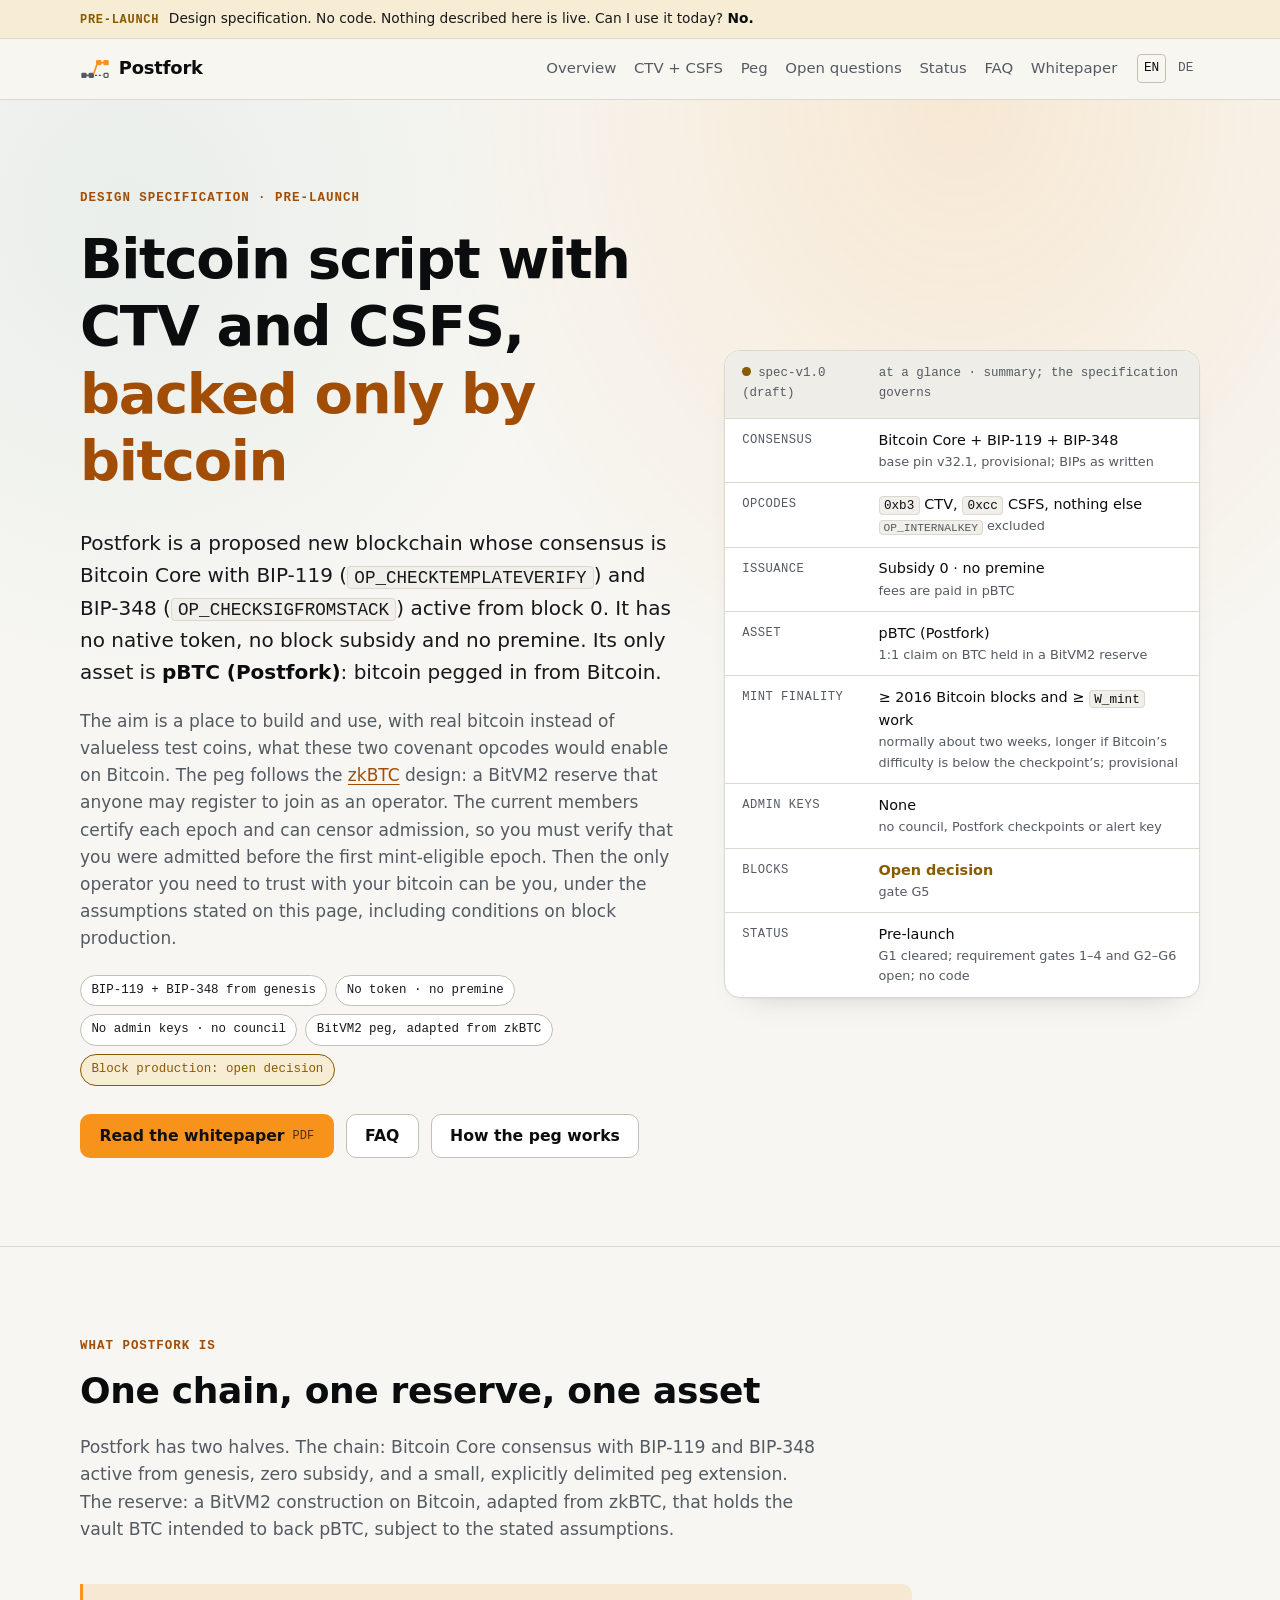
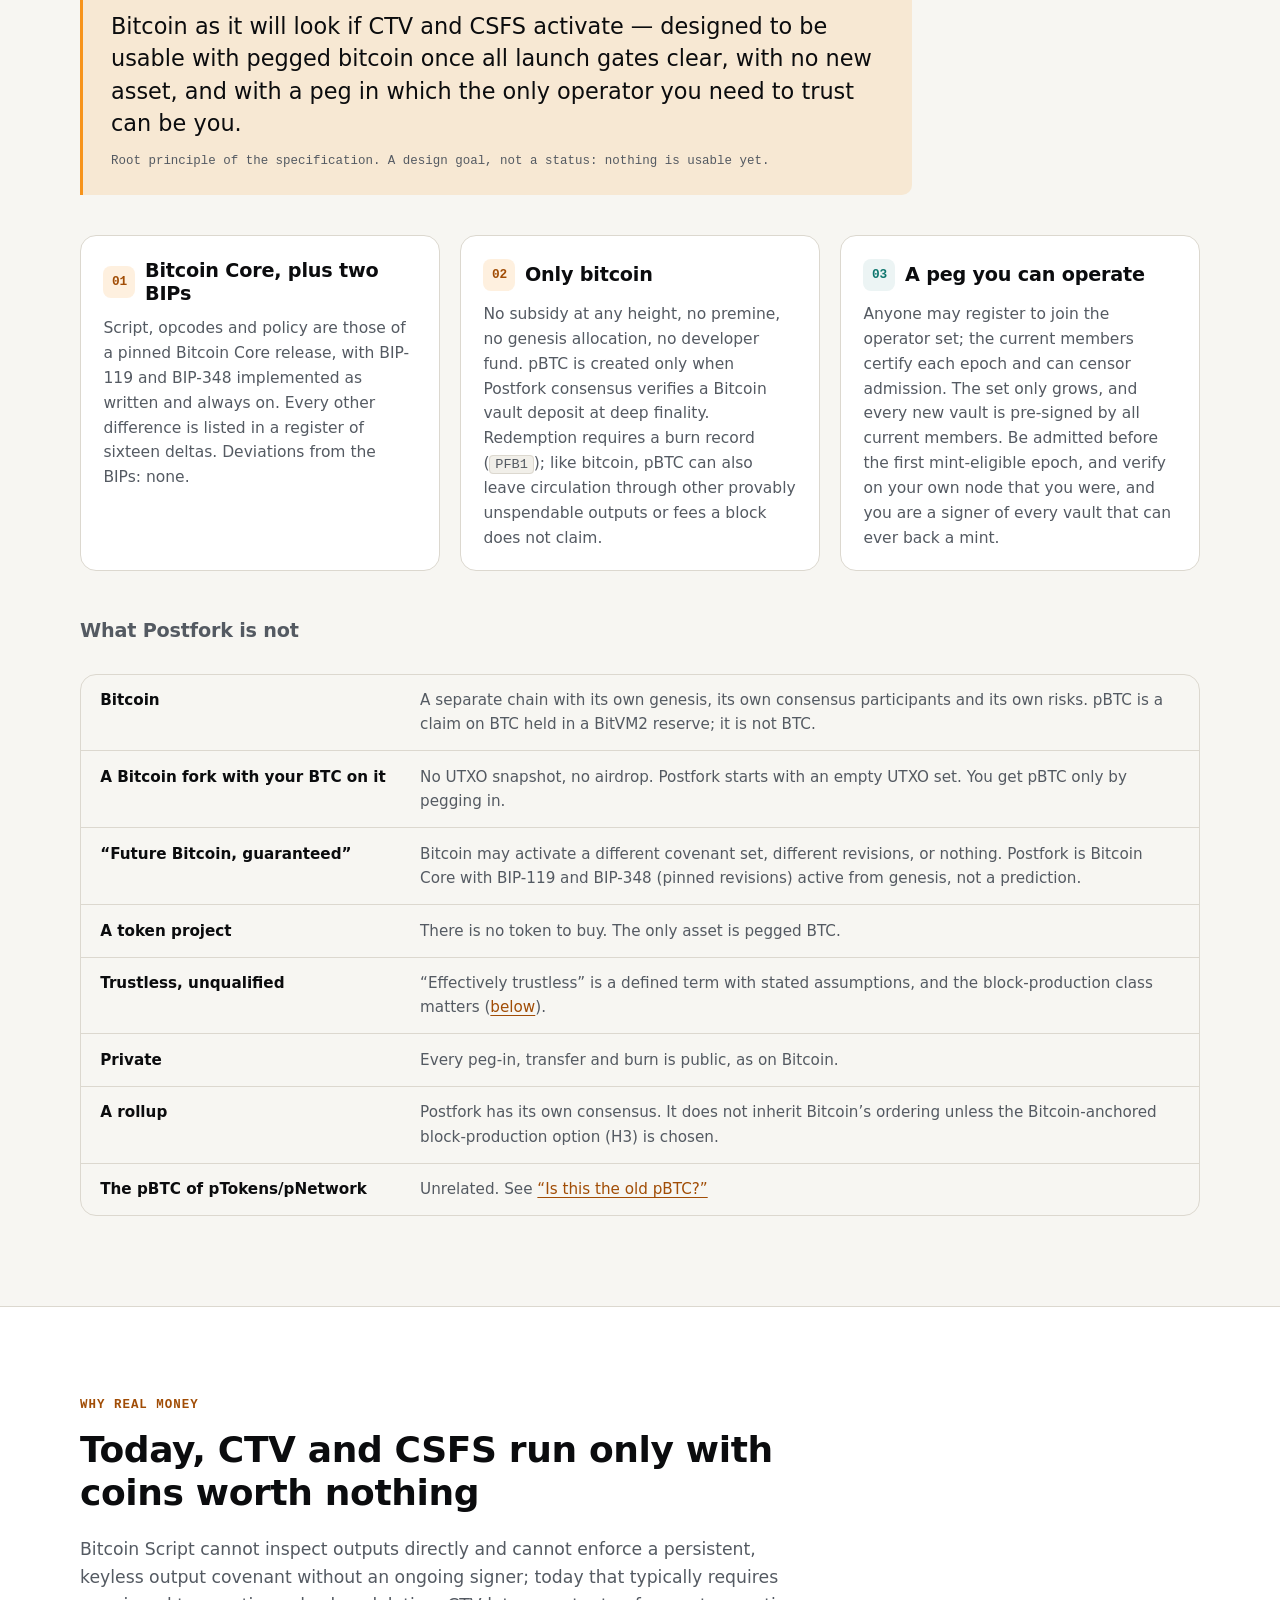
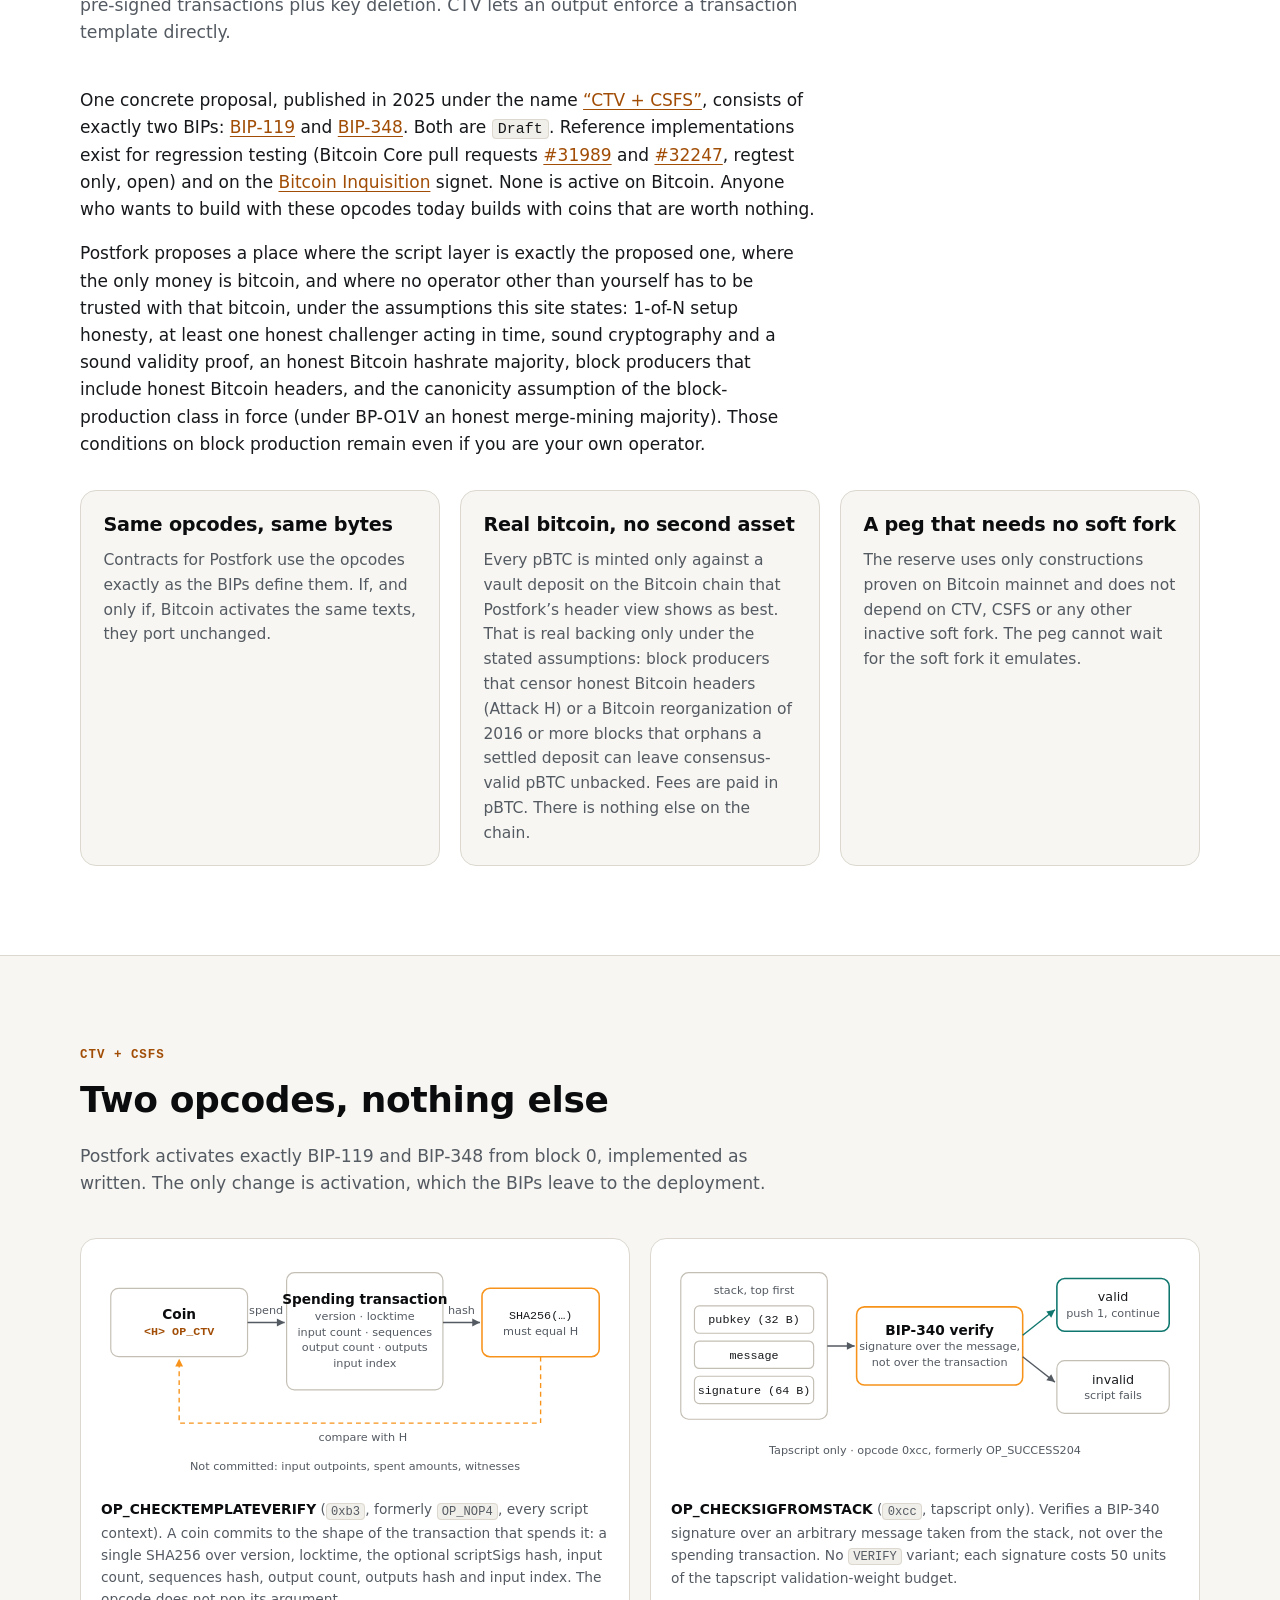
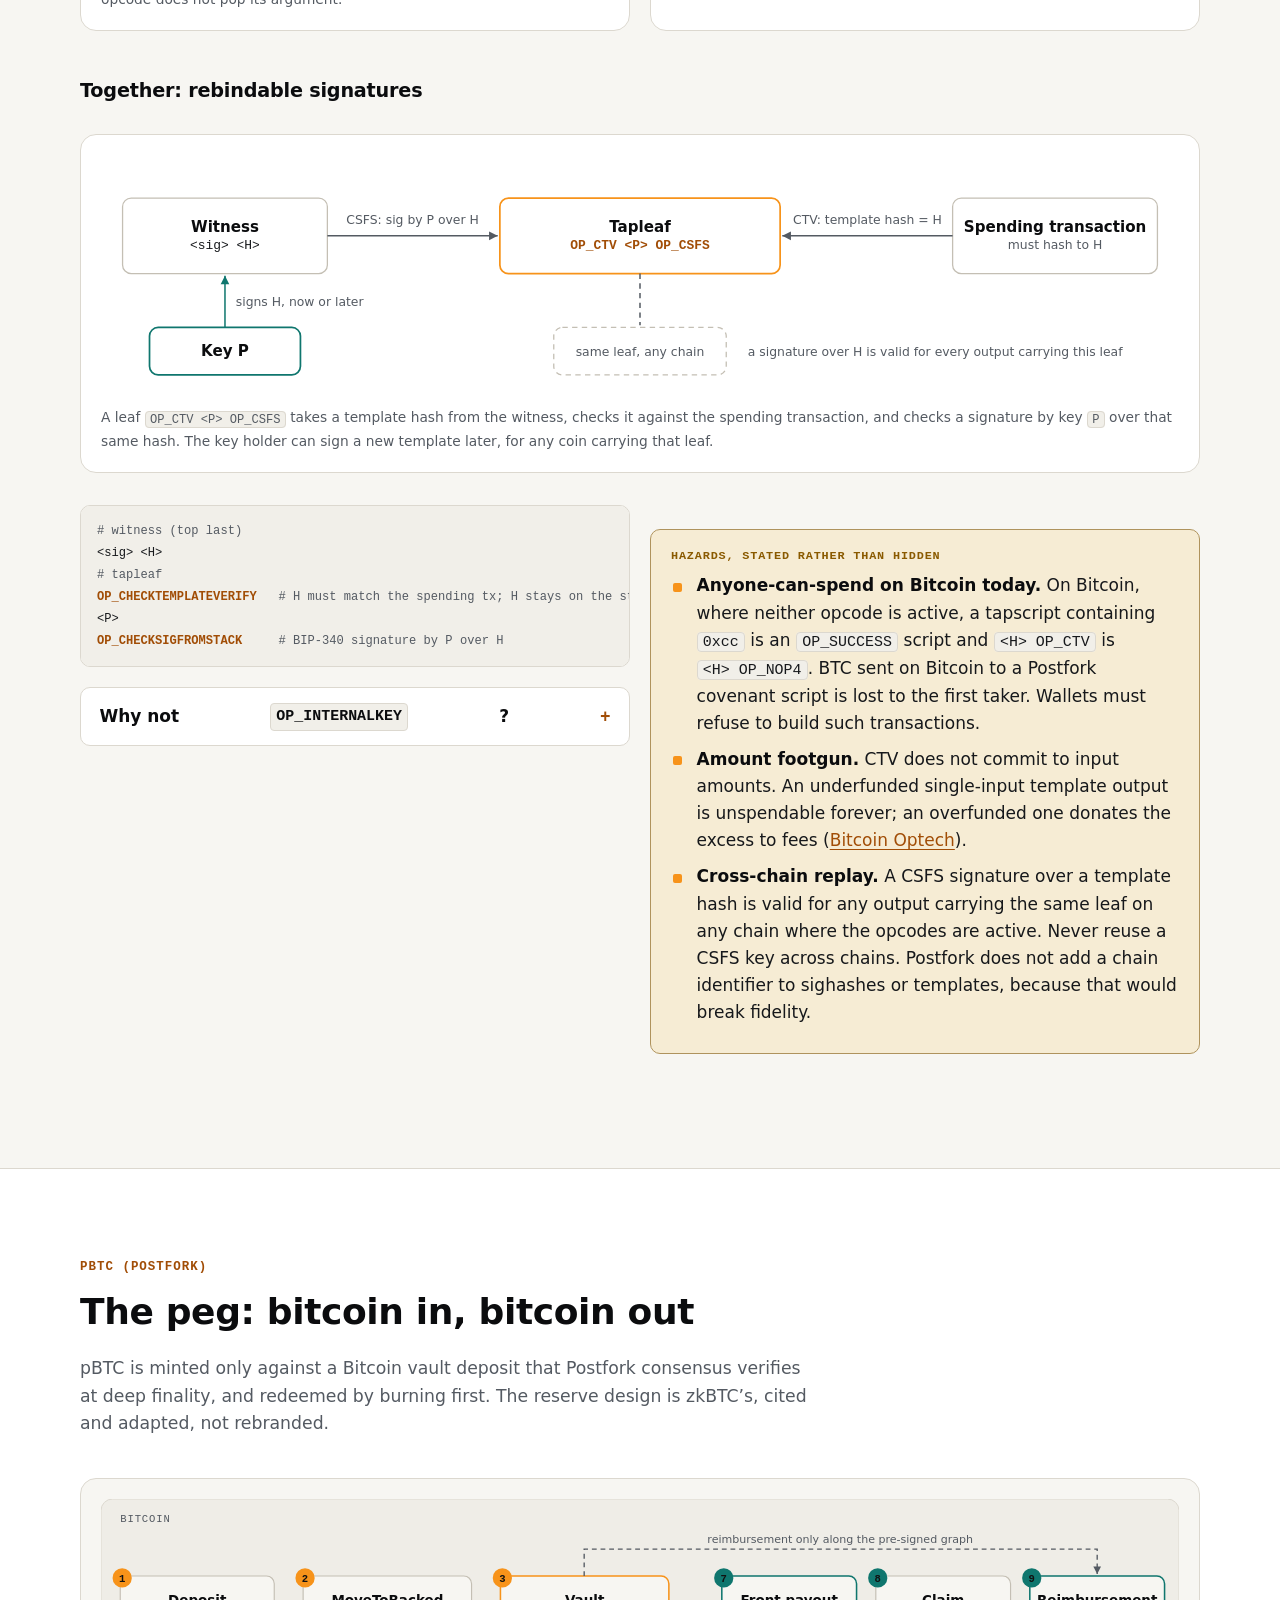
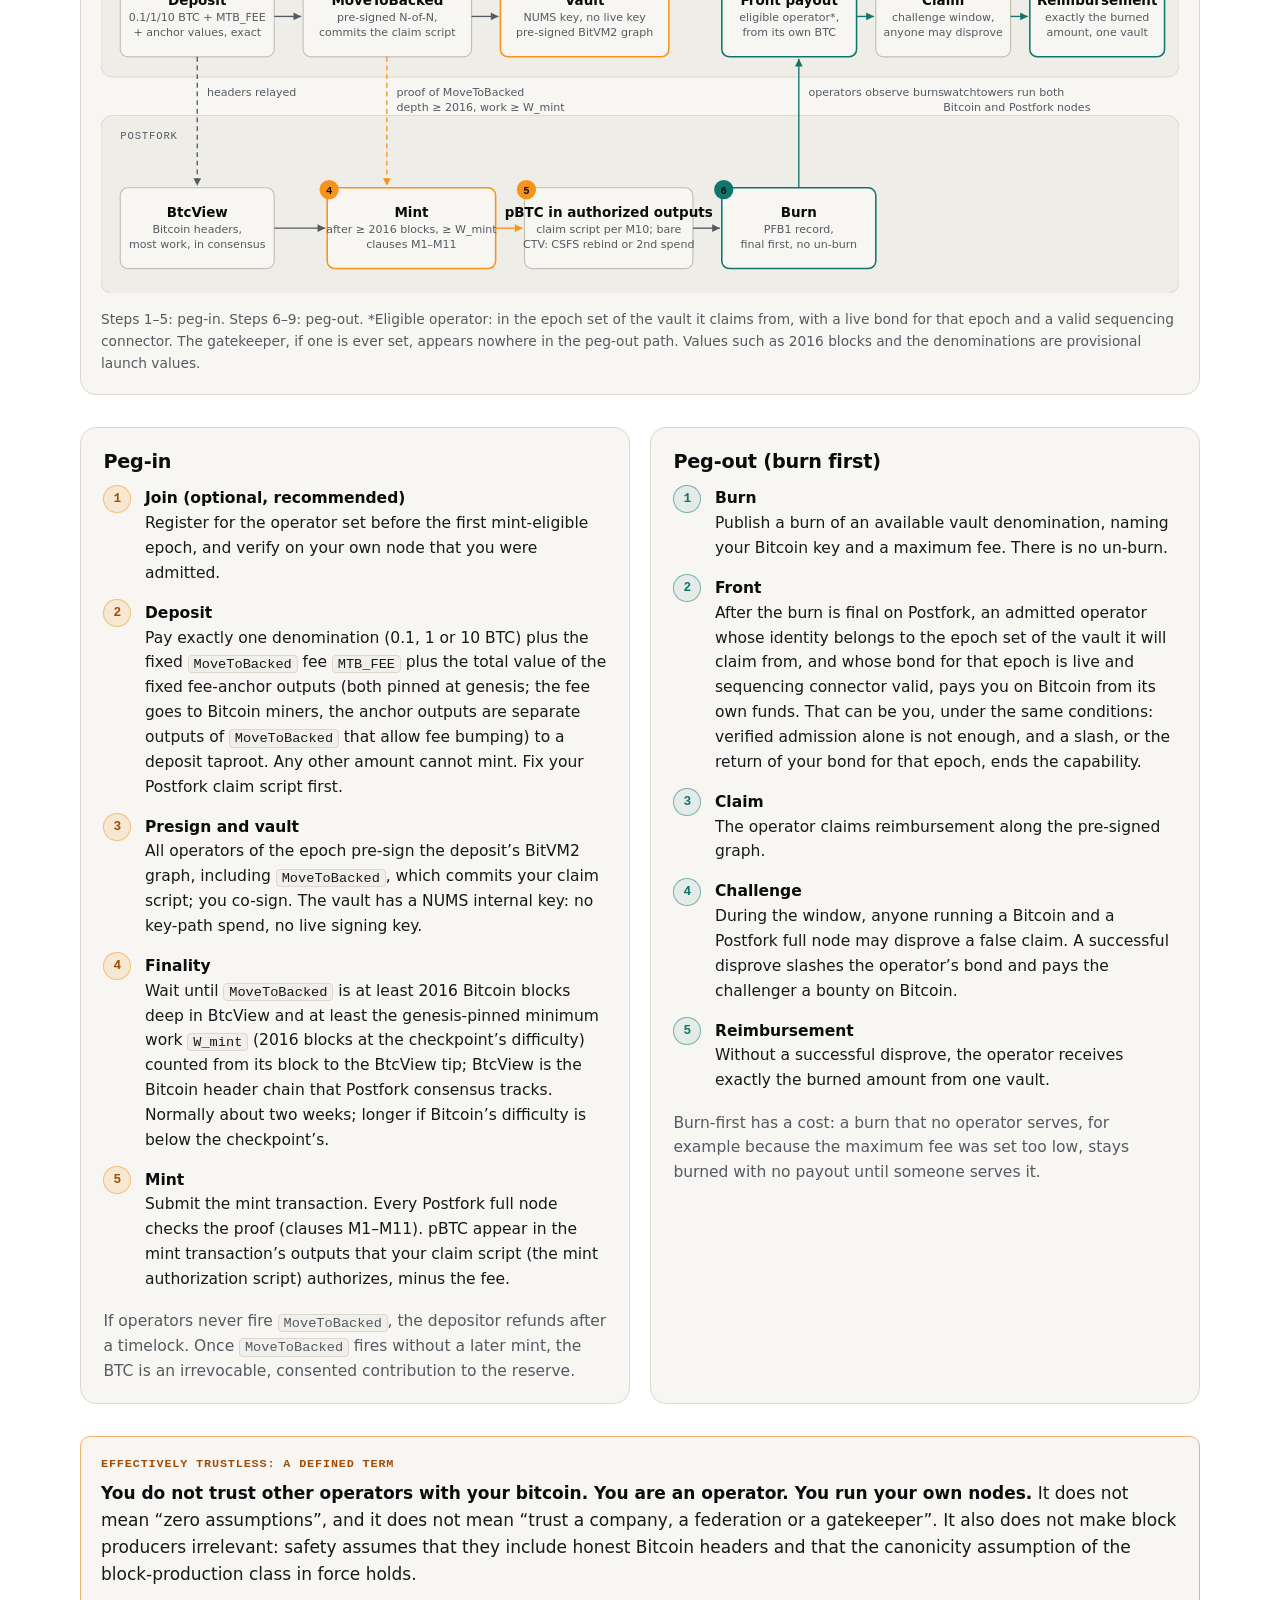
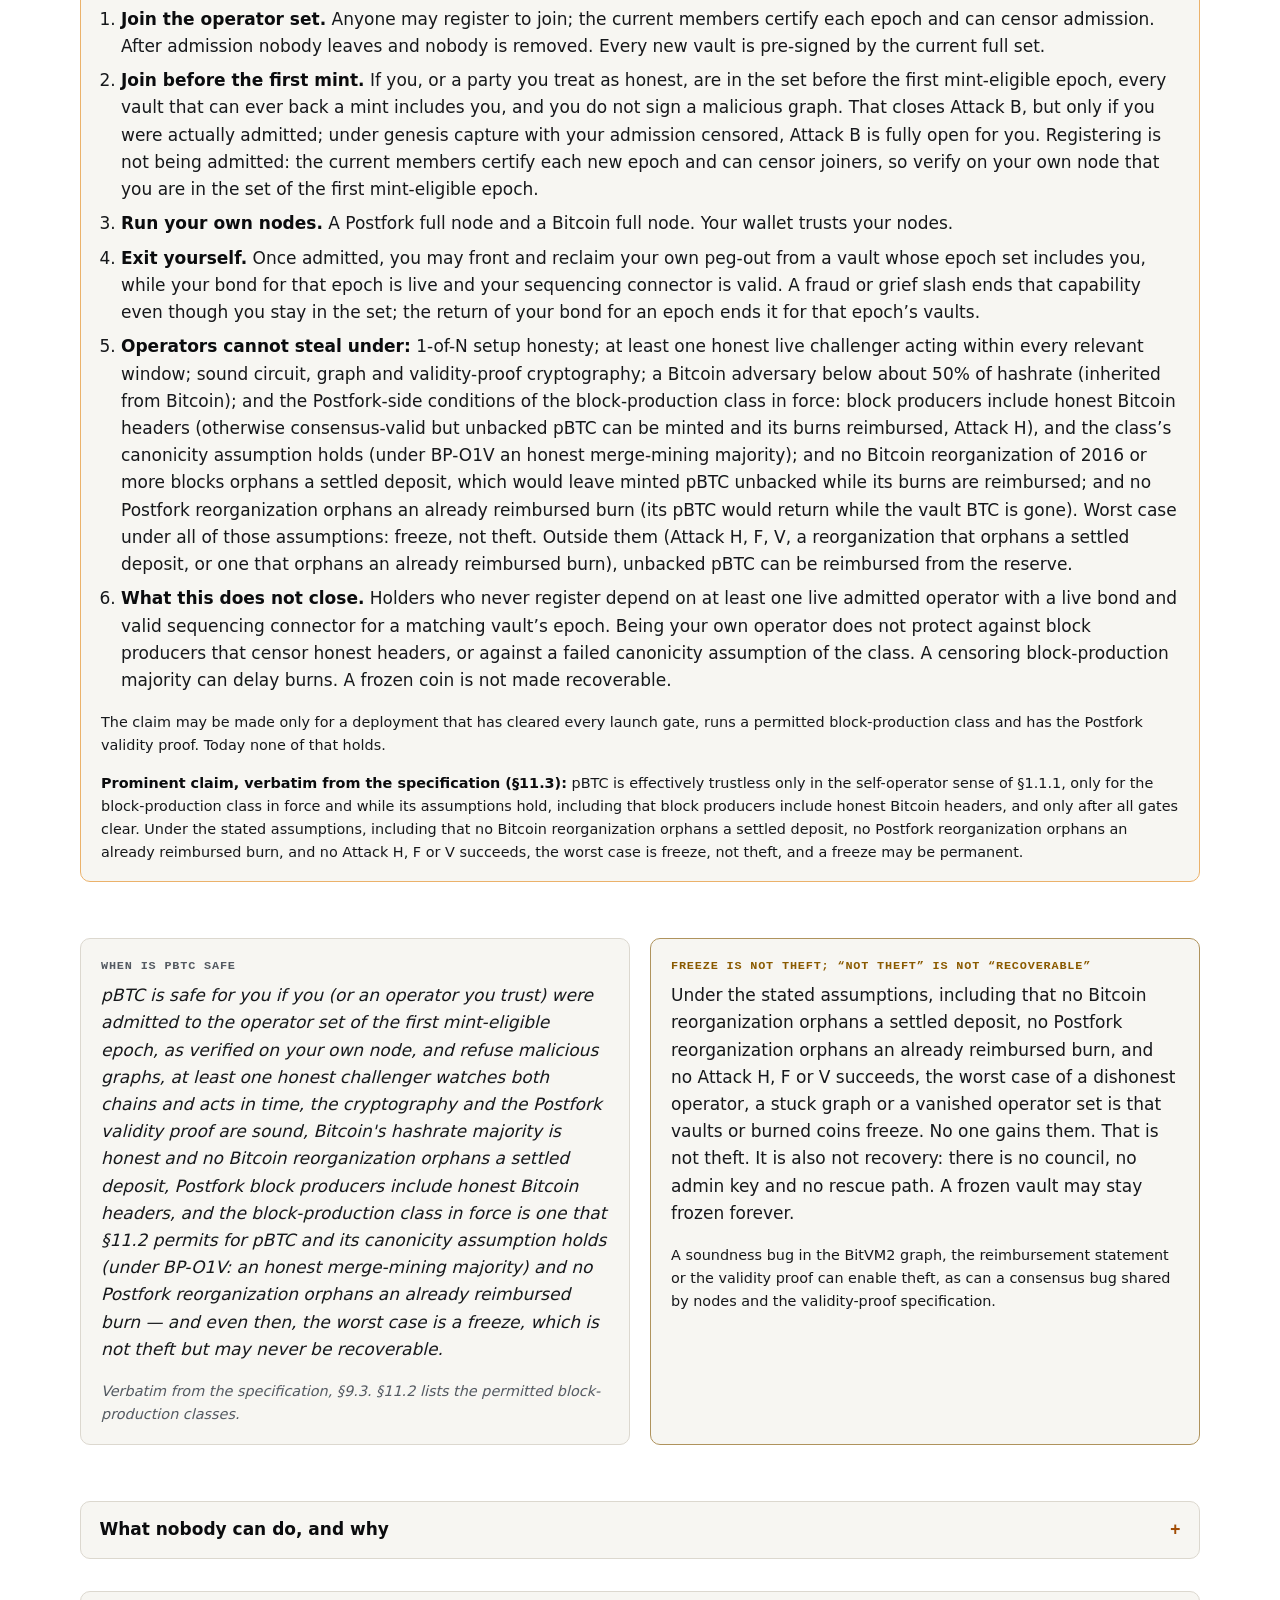
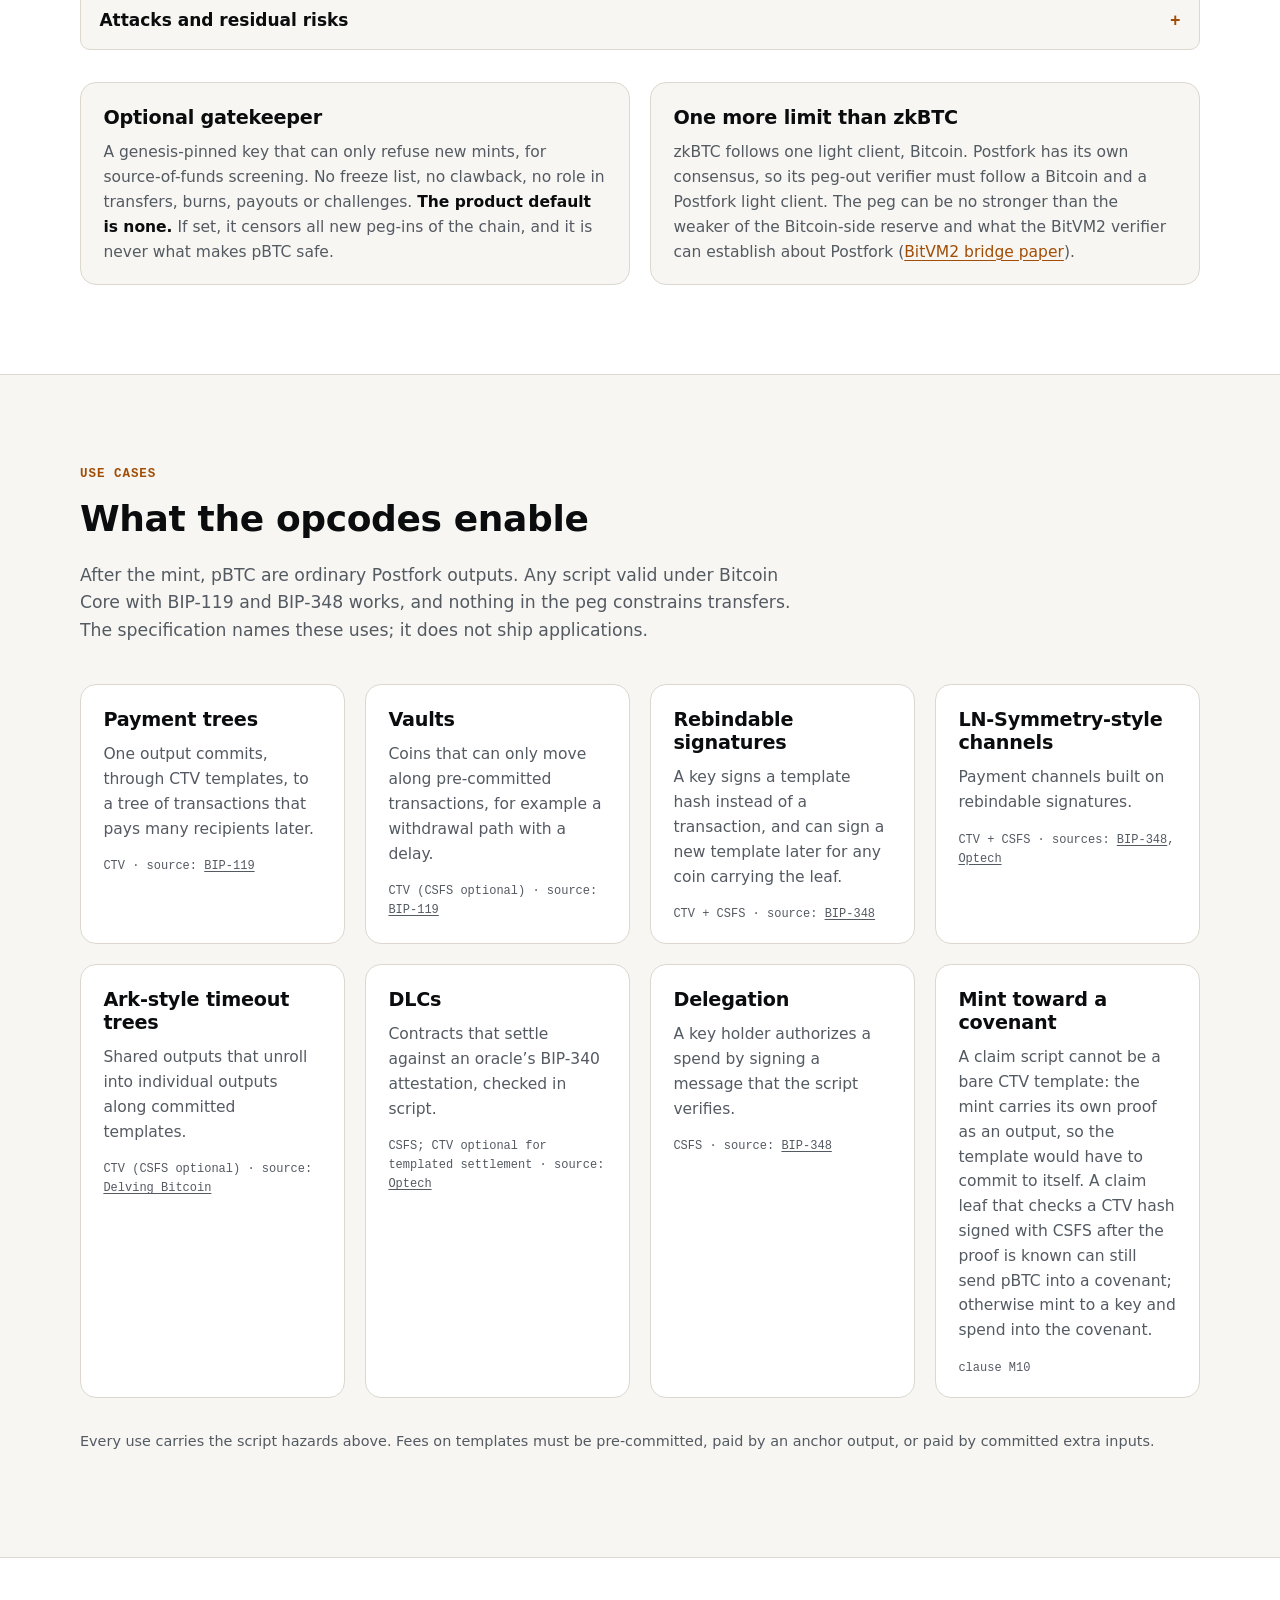
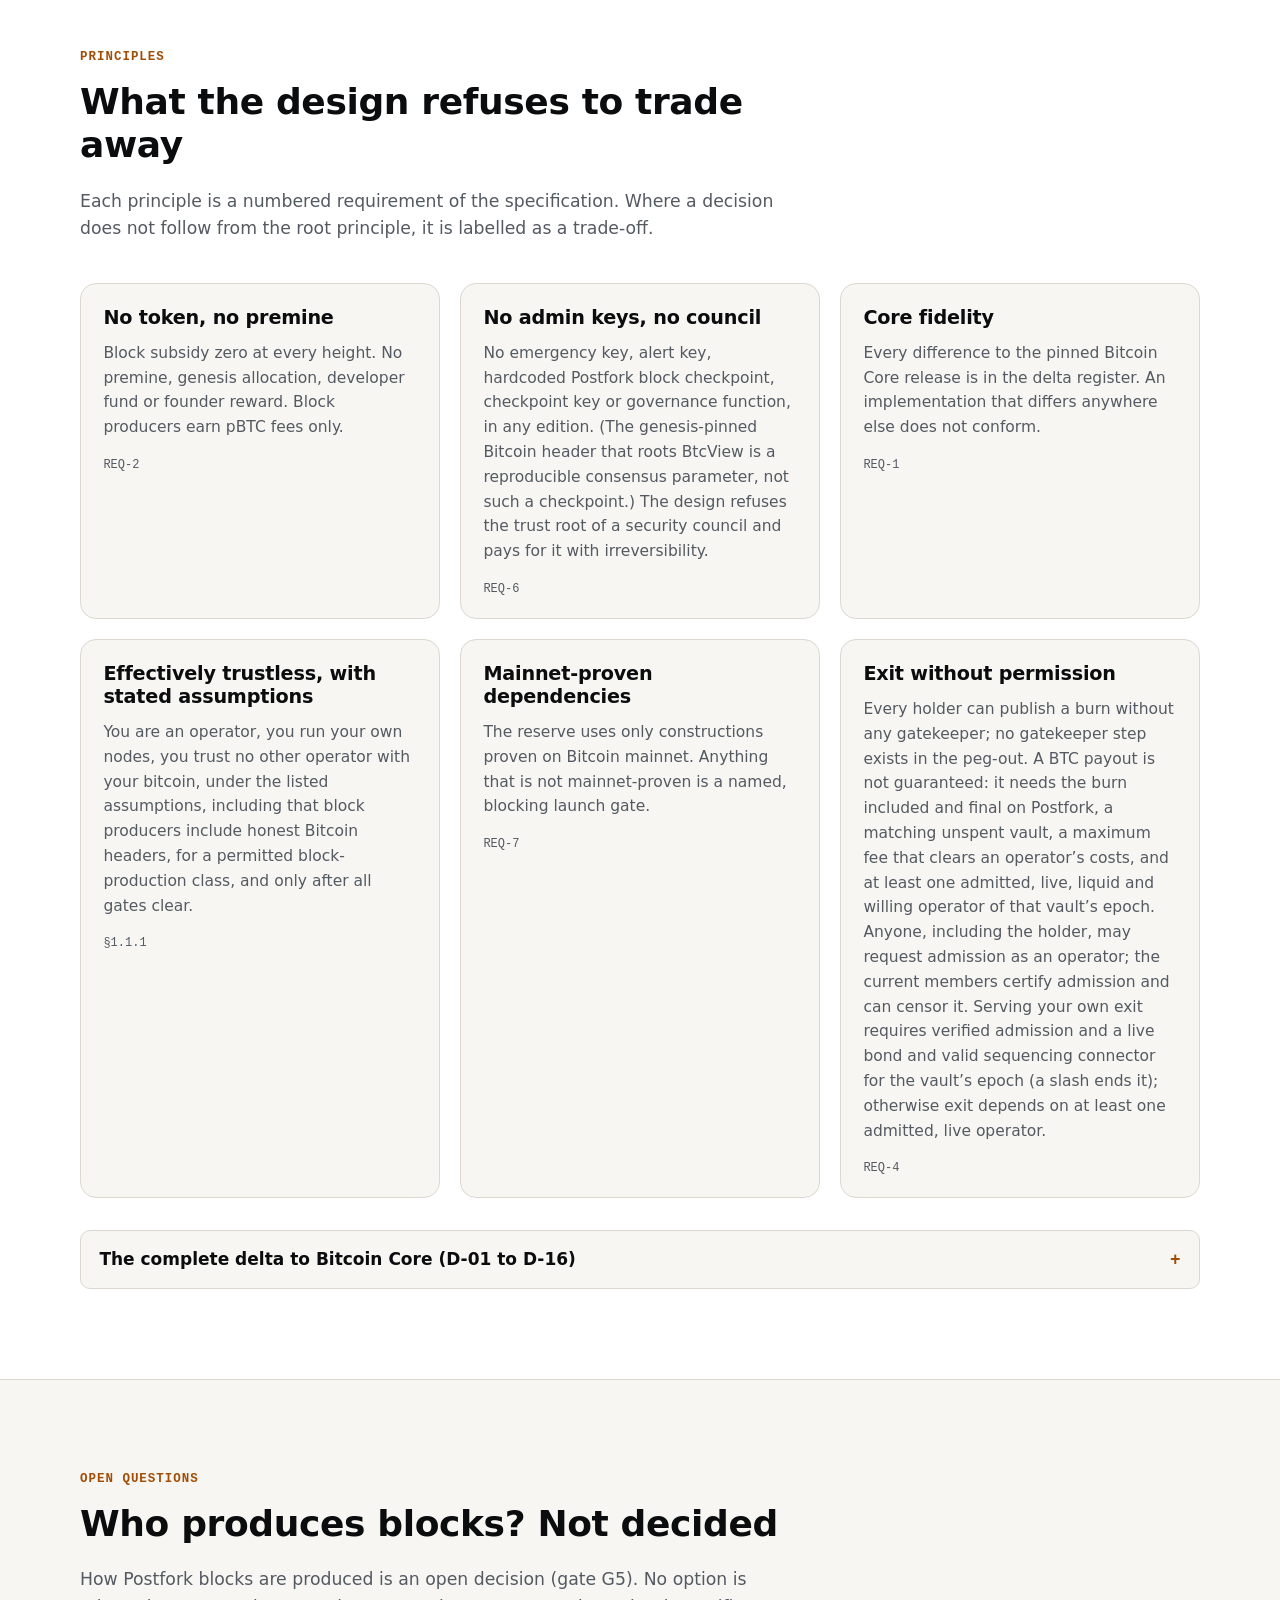
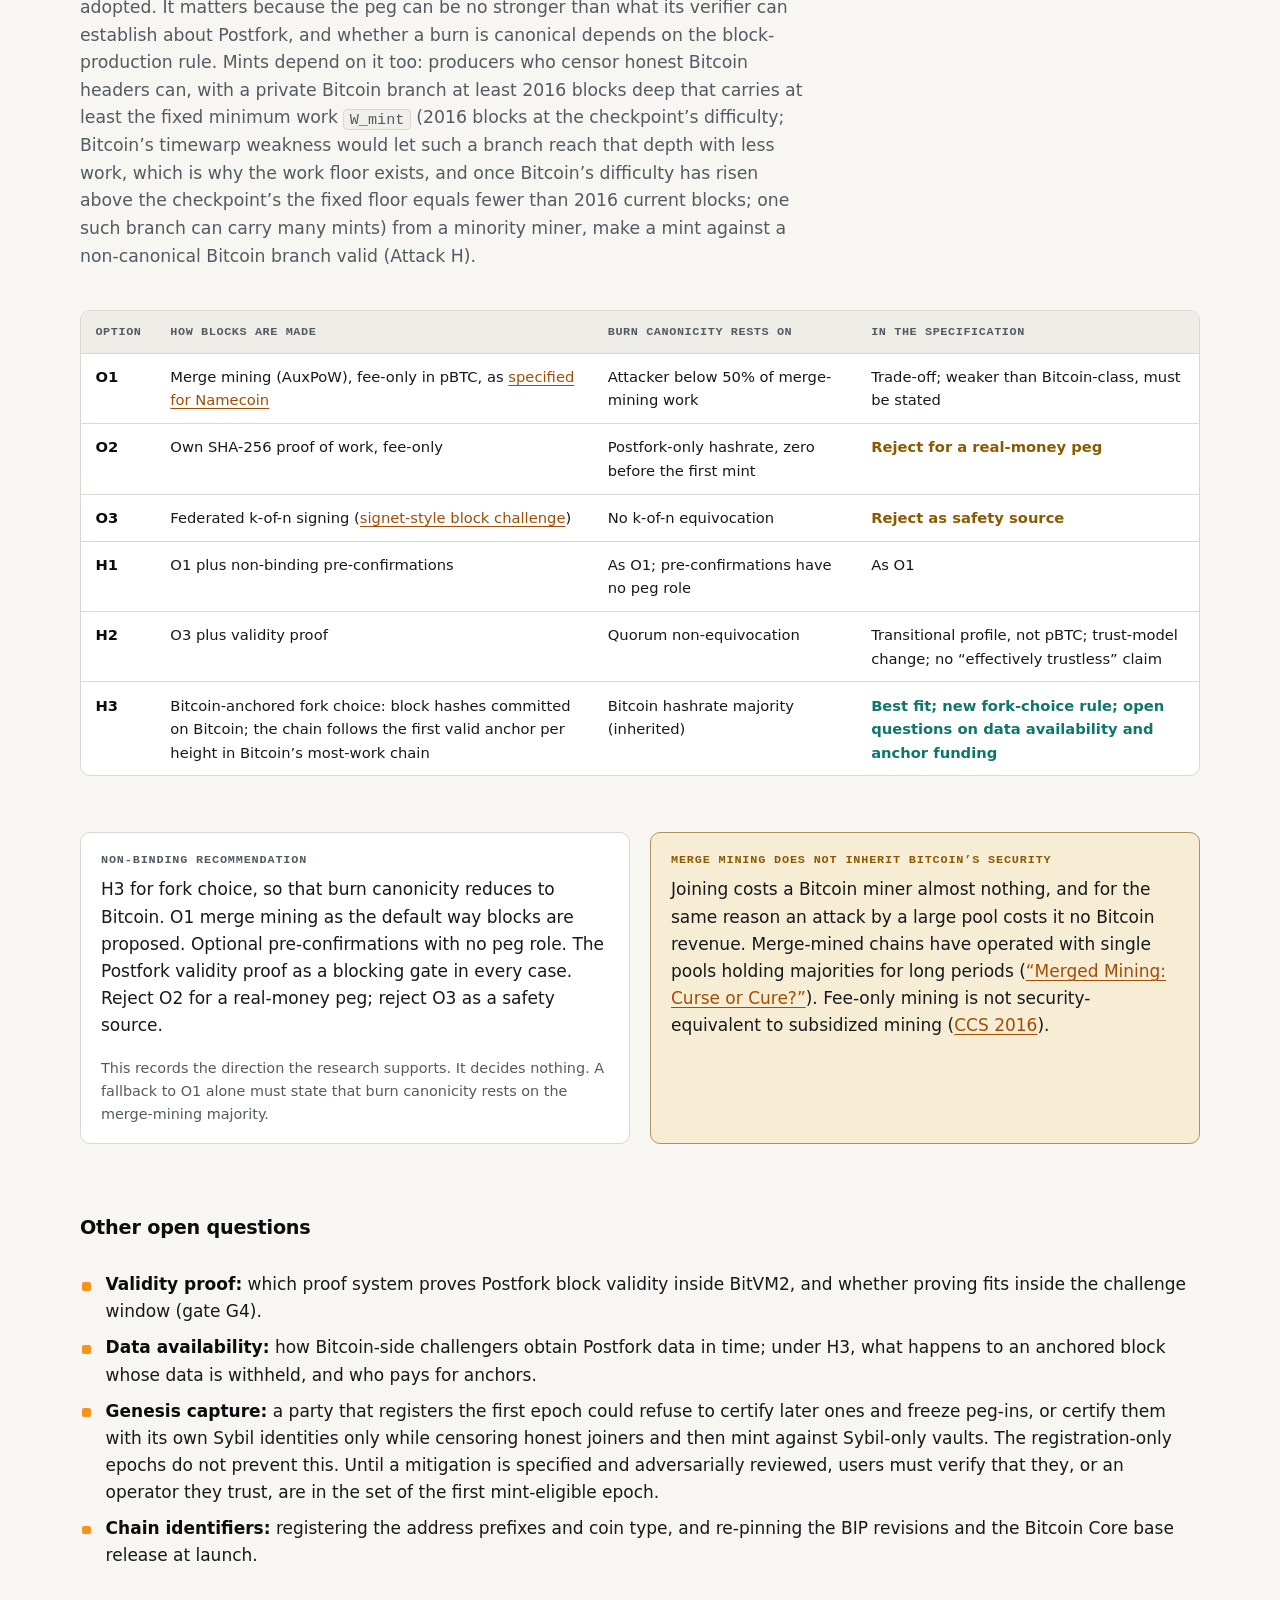
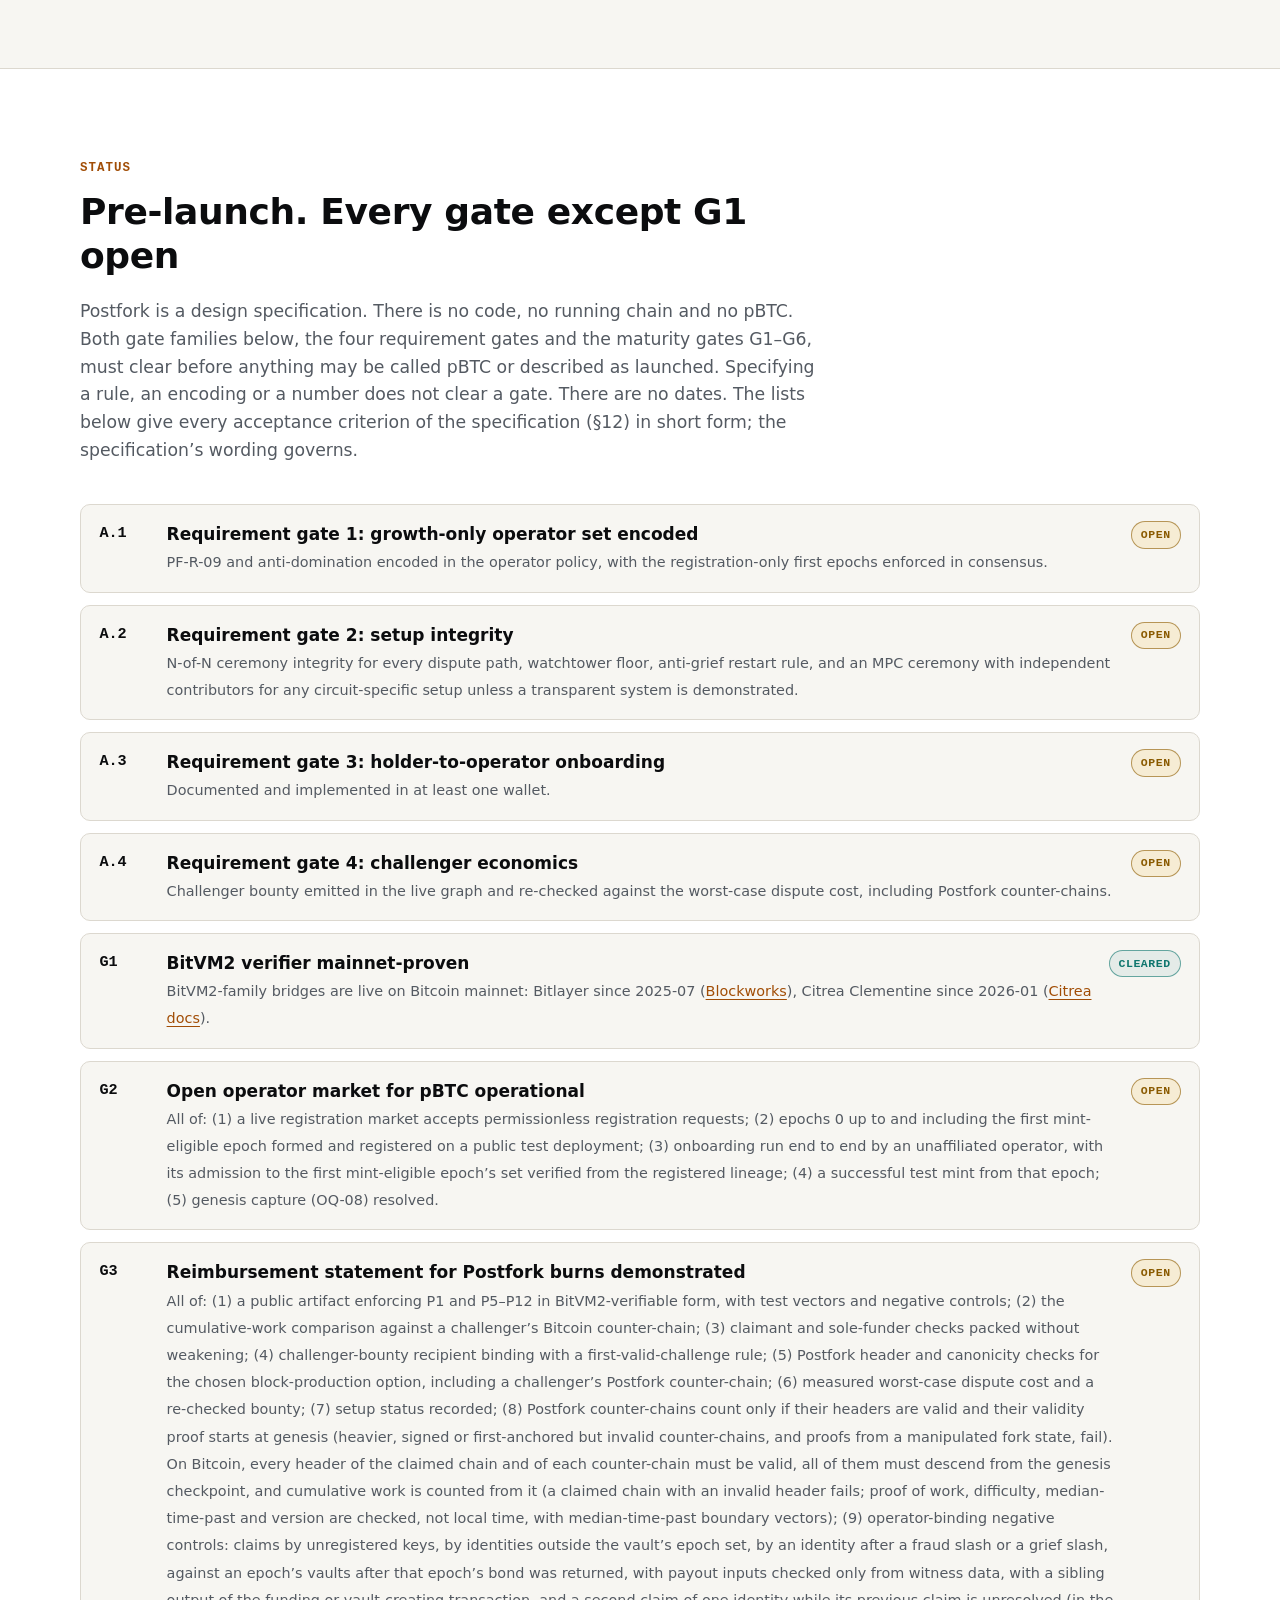
==== index.html @ e13eed55 "Address fifteenth review: covenant wording, CTV hash, gates Precise covenant motivation and CTV hash" ====
<!doctype html>
<html lang="en">
<head>
<meta charset="utf-8" />
<meta name="viewport" content="width=device-width, initial-scale=1" />
<title>Postfork — Bitcoin Core with CTV and CSFS from genesis, backed only by pegged bitcoin</title>
<meta name="description" content="A pre-launch design specification: Bitcoin Core with BIP-119 (CTV) and BIP-348 (CSFS) active from genesis. No token, no premine. The only asset is pBTC (Postfork), bitcoin pegged in through a BitVM2 reserve. Nothing is live." />
<meta name="robots" content="index, follow, max-image-preview:large" />
<meta name="theme-color" content="#0b0c0e" media="(prefers-color-scheme: dark)" />
<meta name="theme-color" content="#f7f6f2" media="(prefers-color-scheme: light)" />
<link rel="canonical" href="https://postfork.org/" />
<link rel="alternate" hreflang="en" href="https://postfork.org/" />
<link rel="alternate" hreflang="de" href="https://postfork.org/de/" />
<link rel="alternate" hreflang="x-default" href="https://postfork.org/" />
<link rel="icon" href="/favicon.svg" type="image/svg+xml" />
<link rel="sitemap" type="application/xml" href="/sitemap.xml" />
<link rel="stylesheet" href="/styles.css" />
<meta property="og:type" content="website" />
<meta property="og:site_name" content="Postfork" />
<meta property="og:title" content="Postfork — Bitcoin Core with CTV and CSFS from genesis, backed only by pegged bitcoin" />
<meta property="og:description" content="A pre-launch design specification: Bitcoin Core with BIP-119 (CTV) and BIP-348 (CSFS) active from genesis. No token, no premine. The only asset is pBTC (Postfork), bitcoin pegged in through a BitVM2 reserve. Nothing is live." />
<meta property="og:url" content="https://postfork.org/" />
<meta property="og:locale" content="en_US" />
<meta property="og:locale:alternate" content="de_DE" />
<meta property="og:image" content="https://postfork.org/og.png" />
<meta property="og:image:type" content="image/png" />
<meta property="og:image:width" content="1200" />
<meta property="og:image:height" content="630" />
<meta property="og:image:alt" content="Postfork: Bitcoin Core with CTV and CSFS from genesis. Design specification, pre-launch." />
<meta name="twitter:card" content="summary_large_image" />
<meta name="twitter:title" content="Postfork — Bitcoin Core with CTV and CSFS from genesis, backed only by pegged bitcoin" />
<meta name="twitter:description" content="A pre-launch design specification: Bitcoin Core with BIP-119 (CTV) and BIP-348 (CSFS) active from genesis. No token, no premine. The only asset is pBTC (Postfork), bitcoin pegged in through a BitVM2 reserve. Nothing is live." />
<meta name="twitter:image" content="https://postfork.org/og.png" />
<meta name="twitter:image:alt" content="Postfork: Bitcoin Core with CTV and CSFS from genesis. Design specification, pre-launch." />
<script type="application/ld+json">
{
  "@context": "https://schema.org",
  "@type": "WebSite",
  "name": "Postfork",
  "url": "https://postfork.org/",
  "inLanguage": ["en", "de"],
  "description": "Pre-launch design specification of Postfork: Bitcoin Core with BIP-119 and BIP-348 active from genesis, and pBTC (Postfork), a BitVM2-backed bitcoin peg. Nothing is live."
}
</script>
</head>
<body>
<a class="skip" href="#main">Skip to content</a>
<div class="status-strip" role="note"><div class="wrap"><span class="tag">Pre-launch</span><span>Design specification. No code. Nothing described here is live. Can I use it today? <strong>No.</strong></span></div></div>
<header class="site-header">
  <div class="wrap">
    <a class="brand" href="/" aria-label="Postfork"><svg viewBox="2 7 28 19" width="30" height="20" aria-hidden="true" focusable="false"><rect class="logo-base" x="3" y="20" width="5" height="5" rx="1"/><rect class="logo-base" x="10" y="20" width="5" height="5" rx="1"/><path class="logo-link" d="M8 22.5h2"/><path class="logo-ghost" d="M16 22.5h7.5"/><rect class="logo-ghost-box" x="24.6" y="20.6" width="3.8" height="3.8" rx="0.8"/><path class="logo-accent-link" d="M15 20.5L17.5 13"/><rect class="logo-accent" x="17" y="8" width="5" height="5" rx="1"/><path class="logo-accent-link" d="M22 10.5h2"/><rect class="logo-accent" x="24" y="8" width="5" height="5" rx="1"/></svg><span>Postfork</span></a>
    <nav class="site-nav" aria-label="Main">
      <a href="/#what">Overview</a><a href="/#opcodes">CTV + CSFS</a><a href="/#peg">Peg</a><a href="/#open">Open questions</a><a href="/#status">Status</a><a href="/faq/">FAQ</a><a href="/white-paper/">Whitepaper</a>
    </nav>
    <div class="langs" role="group" aria-label="Language">
      <a href="/" hreflang="en" lang="en" aria-current="true">EN</a>
      <a href="/de/" hreflang="de" lang="de">DE</a>
    </div>
  </div>
</header>
<main id="main">

<section class="hero" aria-labelledby="hero-title">
  <div class="wrap">
    <div>
      <p class="eyebrow">Design specification · pre-launch</p>
      <h1 id="hero-title">Bitcoin script with CTV and CSFS, <span class="hl">backed only by bitcoin</span></h1>
      <p class="lede">Postfork is a proposed new blockchain whose consensus is Bitcoin Core with BIP-119 (<code>OP_CHECKTEMPLATEVERIFY</code>) and BIP-348 (<code>OP_CHECKSIGFROMSTACK</code>) active from block 0. It has no native token, no block subsidy and no premine. Its only asset is <strong>pBTC (Postfork)</strong>: bitcoin pegged in from Bitcoin.</p>
      <p class="lede-2">The aim is a place to build and use, with real bitcoin instead of valueless test coins, what these two covenant opcodes would enable on Bitcoin. The peg follows the <a href="https://github.com/zk-BTC/zkbtc">zkBTC</a> design: a BitVM2 reserve that anyone may register to join as an operator. The current members certify each epoch and can censor admission, so you must verify that you were admitted before the first mint-eligible epoch. Then the only operator you need to trust with your bitcoin can be you, under the assumptions stated on this page, including conditions on block production.</p>
      <ul class="chips" aria-label="Key properties">
        <li>BIP-119 + BIP-348 from genesis</li>
        <li>No token · no premine</li>
        <li>No admin keys · no council</li>
        <li>BitVM2 peg, adapted from zkBTC</li>
        <li class="open">Block production: open decision</li>
      </ul>
      <div class="actions">
        <a class="btn btn-primary" href="/white-paper/">Read the whitepaper <small>PDF</small></a>
        <a class="btn btn-ghost" href="/faq/">FAQ</a>
        <a class="btn btn-ghost" href="#peg">How the peg works</a>
      </div>
    </div>
    <aside class="spec-card" aria-label="Postfork at a glance">
      <header><span><span class="dot" aria-hidden="true"></span>spec-v1.0 (draft)</span><span>at a glance · summary; the specification governs</span></header>
      <dl>
        <dt>Consensus</dt>
        <dd>Bitcoin Core + BIP-119 + BIP-348<span class="note">base pin v32.1, provisional; BIPs as written</span></dd>
        <dt>Opcodes</dt>
        <dd><code>0xb3</code> CTV, <code>0xcc</code> CSFS, nothing else<span class="note"><code>OP_INTERNALKEY</code> excluded</span></dd>
        <dt>Issuance</dt>
        <dd>Subsidy 0 · no premine<span class="note">fees are paid in pBTC</span></dd>
        <dt>Asset</dt>
        <dd>pBTC (Postfork)<span class="note">1:1 claim on BTC held in a BitVM2 reserve</span></dd>
        <dt>Mint finality</dt>
        <dd>≥ 2016 Bitcoin blocks and ≥ <code>W_mint</code> work<span class="note">normally about two weeks, longer if Bitcoin’s difficulty is below the checkpoint’s; provisional</span></dd>
        <dt>Admin keys</dt>
        <dd>None<span class="note">no council, Postfork checkpoints or alert key</span></dd>
        <dt>Blocks</dt>
        <dd><span class="open">Open decision</span><span class="note">gate G5</span></dd>
        <dt>Status</dt>
        <dd>Pre-launch<span class="note">G1 cleared; requirement gates 1–4 and G2–G6 open; no code</span></dd>
      </dl>
    </aside>
  </div>
</section>

<section class="section" id="what" aria-labelledby="what-title">
  <div class="wrap">
    <div class="section-head">
      <p class="kicker">What Postfork is</p>
      <h2 id="what-title">One chain, one reserve, one asset</h2>
      <p>Postfork has two halves. The chain: Bitcoin Core consensus with BIP-119 and BIP-348 active from genesis, zero subsidy, and a small, explicitly delimited peg extension. The reserve: a BitVM2 construction on Bitcoin, adapted from zkBTC, that holds the vault BTC intended to back pBTC, subject to the stated assumptions.</p>
    </div>
    <blockquote class="principle">
      <p>Bitcoin as it will look if CTV and CSFS activate — designed to be usable with pegged bitcoin once all launch gates clear, with no new asset, and with a peg in which the only operator you need to trust can be you.</p>
      <cite>Root principle of the specification. A design goal, not a status: nothing is usable yet.</cite>
    </blockquote>
    <div class="grid grid-3">
      <article class="card">
        <h3><span class="ico" aria-hidden="true">01</span>Bitcoin Core, plus two BIPs</h3>
        <p>Script, opcodes and policy are those of a pinned Bitcoin Core release, with BIP-119 and BIP-348 implemented as written and always on. Every other difference is listed in a register of sixteen deltas. Deviations from the BIPs: none.</p>
      </article>
      <article class="card">
        <h3><span class="ico" aria-hidden="true">02</span>Only bitcoin</h3>
        <p>No subsidy at any height, no premine, no genesis allocation, no developer fund. pBTC is created only when Postfork consensus verifies a Bitcoin vault deposit at deep finality. Redemption requires a burn record (<code>PFB1</code>); like bitcoin, pBTC can also leave circulation through other provably unspendable outputs or fees a block does not claim.</p>
      </article>
      <article class="card">
        <h3><span class="ico branch" aria-hidden="true">03</span>A peg you can operate</h3>
        <p>Anyone may register to join the operator set; the current members certify each epoch and can censor admission. The set only grows, and every new vault is pre-signed by all current members. Be admitted before the first mint-eligible epoch, and verify on your own node that you were, and you are a signer of every vault that can ever back a mint.</p>
      </article>
    </div>

    <h3 class="muted">What Postfork is not</h3>
    <ul class="isnot">
      <li><span>Bitcoin</span><span>A separate chain with its own genesis, its own consensus participants and its own risks. pBTC is a claim on BTC held in a BitVM2 reserve; it is not BTC.</span></li>
      <li><span>A Bitcoin fork with your BTC on it</span><span>No UTXO snapshot, no airdrop. Postfork starts with an empty UTXO set. You get pBTC only by pegging in.</span></li>
      <li><span>“Future Bitcoin, guaranteed”</span><span>Bitcoin may activate a different covenant set, different revisions, or nothing. Postfork is Bitcoin Core with BIP-119 and BIP-348 (pinned revisions) active from genesis, not a prediction.</span></li>
      <li><span>A token project</span><span>There is no token to buy. The only asset is pegged BTC.</span></li>
      <li><span>Trustless, unqualified</span><span>“Effectively trustless” is a defined term with stated assumptions, and the block-production class matters (<a href="#trust">below</a>).</span></li>
      <li><span>Private</span><span>Every peg-in, transfer and burn is public, as on Bitcoin.</span></li>
      <li><span>A rollup</span><span>Postfork has its own consensus. It does not inherit Bitcoin’s ordering unless the Bitcoin-anchored block-production option (H3) is chosen.</span></li>
      <li><span>The pBTC of pTokens/pNetwork</span><span>Unrelated. See <a href="/faq/#is-this-the-old-pbtc">“Is this the old pBTC?”</a></span></li>
    </ul>
  </div>
</section>

<section class="section alt" id="why" aria-labelledby="why-title">
  <div class="wrap">
    <div class="section-head">
      <p class="kicker">Why real money</p>
      <h2 id="why-title">Today, CTV and CSFS run only with coins worth nothing</h2>
      <p>Bitcoin Script cannot inspect outputs directly and cannot enforce a persistent, keyless output covenant without an ongoing signer; today that typically requires pre-signed transactions plus key deletion. CTV lets an output enforce a transaction template directly.</p>
    </div>
    <div class="prose">
      <p>One concrete proposal, published in 2025 under the name <a href="https://ctv-csfs.com/">“CTV + CSFS”</a>, consists of exactly two BIPs: <a href="https://github.com/bitcoin/bips/blob/master/bip-0119.mediawiki">BIP-119</a> and <a href="https://github.com/bitcoin/bips/blob/master/bip-0348.md">BIP-348</a>. Both are <code>Draft</code>. Reference implementations exist for regression testing (Bitcoin Core pull requests <a href="https://github.com/bitcoin/bitcoin/pull/31989">#31989</a> and <a href="https://github.com/bitcoin/bitcoin/pull/32247">#32247</a>, regtest only, open) and on the <a href="https://github.com/bitcoin-inquisition/bitcoin/releases">Bitcoin Inquisition</a> signet. None is active on Bitcoin. Anyone who wants to build with these opcodes today builds with coins that are worth nothing.</p>
      <p>Postfork proposes a place where the script layer is exactly the proposed one, where the only money is bitcoin, and where no operator other than yourself has to be trusted with that bitcoin, under the assumptions this site states: 1-of-N setup honesty, at least one honest challenger acting in time, sound cryptography and a sound validity proof, an honest Bitcoin hashrate majority, block producers that include honest Bitcoin headers, and the canonicity assumption of the block-production class in force (under BP-O1V an honest merge-mining majority). Those conditions on block production remain even if you are your own operator.</p>
    </div>
    <div class="grid grid-3">
      <article class="card">
        <h3>Same opcodes, same bytes</h3>
        <p>Contracts for Postfork use the opcodes exactly as the BIPs define them. If, and only if, Bitcoin activates the same texts, they port unchanged.</p>
      </article>
      <article class="card">
        <h3>Real bitcoin, no second asset</h3>
        <p>Every pBTC is minted only against a vault deposit on the Bitcoin chain that Postfork’s header view shows as best. That is real backing only under the stated assumptions: block producers that censor honest Bitcoin headers (Attack H) or a Bitcoin reorganization of 2016 or more blocks that orphans a settled deposit can leave consensus-valid pBTC unbacked. Fees are paid in pBTC. There is nothing else on the chain.</p>
      </article>
      <article class="card">
        <h3>A peg that needs no soft fork</h3>
        <p>The reserve uses only constructions proven on Bitcoin mainnet and does not depend on CTV, CSFS or any other inactive soft fork. The peg cannot wait for the soft fork it emulates.</p>
      </article>
    </div>
  </div>
</section>

<section class="section" id="opcodes" aria-labelledby="opcodes-title">
  <div class="wrap">
    <div class="section-head">
      <p class="kicker">CTV + CSFS</p>
      <h2 id="opcodes-title">Two opcodes, nothing else</h2>
      <p>Postfork activates exactly BIP-119 and BIP-348 from block 0, implemented as written. The only change is activation, which the BIPs leave to the deployment.</p>
    </div>
    <div class="grid grid-2">
      <figure class="figure compact">
        <svg viewBox="0 0 520 230" role="img" aria-labelledby="ctv-t ctv-d" xmlns="http://www.w3.org/2000/svg"><title id="ctv-t">OP_CHECKTEMPLATEVERIFY</title><desc id="ctv-d">A coin locked with a template hash H can only be spent by a transaction whose committed fields hash to H.</desc><rect class="dg-box " x="10" y="30" width="140" height="70" rx="8"/><text class="dg-strong" x="80.0" y="61.5" text-anchor="middle">Coin</text><text class="dg-mono-accent" x="80.0" y="77.5" text-anchor="middle">&lt;H&gt; OP_CTV</text><rect class="dg-box " x="190" y="14" width="160" height="120" rx="8"/><text class="dg-strong" x="270.0" y="46.5" text-anchor="middle">Spending transaction</text><text class="dg-small" x="270.0" y="62.5" text-anchor="middle">version · locktime</text><text class="dg-small" x="270.0" y="78.5" text-anchor="middle">input count · sequences</text><text class="dg-small" x="270.0" y="94.5" text-anchor="middle">output count · outputs</text><text class="dg-small" x="270.0" y="110.5" text-anchor="middle">input index</text><rect class="dg-box accent" x="390" y="30" width="120" height="70" rx="8"/><text class="dg-mono" x="450.0" y="61.5" text-anchor="middle">SHA256(…)</text><text class="dg-small" x="450.0" y="77.5" text-anchor="middle">must equal H</text><path class="dg-line " d="M150 65H188"/><path class="dg-head" d="M188.0 65.0L180.0 69.0L180.0 61.0Z"/><text class="dg-small" x="169" y="56" text-anchor="middle">spend</text><path class="dg-line " d="M350 65H388"/><path class="dg-head" d="M388.0 65.0L380.0 69.0L380.0 61.0Z"/><text class="dg-small" x="369" y="56" text-anchor="middle">hash</text><path class="dg-line accent dash" d="M450 100V168H80V102"/><path class="dg-head accent" d="M80.0 102.0L84.0 110.0L76.0 110.0Z"/><text class="dg-small" x="268" y="186" text-anchor="middle">compare with H</text><text class="dg-small" x="260" y="216" text-anchor="middle">Not committed: input outpoints, spent amounts, witnesses</text></svg>
        <figcaption><strong>OP_CHECKTEMPLATEVERIFY</strong> (<code>0xb3</code>, formerly <code>OP_NOP4</code>, every script context). A coin commits to the shape of the transaction that spends it: a single SHA256 over version, locktime, the optional scriptSigs hash, input count, sequences hash, output count, outputs hash and input index. The opcode does not pop its argument.</figcaption>
      </figure>
      <figure class="figure compact">
        <svg viewBox="0 0 520 230" role="img" aria-labelledby="csfs-t csfs-d" xmlns="http://www.w3.org/2000/svg"><title id="csfs-t">OP_CHECKSIGFROMSTACK</title><desc id="csfs-d">CSFS pops a public key, a message and a signature and verifies a BIP-340 signature over the message.</desc><rect class="dg-box" x="10" y="14" width="150" height="150" rx="8"/><text class="dg-small" x="85" y="36" text-anchor="middle">stack, top first</text><rect class="dg-box" x="24" y="48" width="122" height="28" rx="5"/><text class="dg-mono" x="85" y="66" text-anchor="middle">pubkey (32 B)</text><rect class="dg-box" x="24" y="84" width="122" height="28" rx="5"/><text class="dg-mono" x="85" y="102" text-anchor="middle">message</text><rect class="dg-box" x="24" y="120" width="122" height="28" rx="5"/><text class="dg-mono" x="85" y="138" text-anchor="middle">signature (64 B)</text><rect class="dg-box accent" x="190" y="49" width="170" height="80" rx="8"/><text class="dg-strong" x="275.0" y="77.5" text-anchor="middle">BIP-340 verify</text><text class="dg-small" x="275.0" y="93.5" text-anchor="middle">signature over the message,</text><text class="dg-small" x="275.0" y="109.5" text-anchor="middle">not over the transaction</text><rect class="dg-box branch" x="395" y="20" width="115" height="54" rx="8"/><text class="dg-text" x="452.5" y="43.5" text-anchor="middle">valid</text><text class="dg-small" x="452.5" y="59.5" text-anchor="middle">push 1, continue</text><rect class="dg-box " x="395" y="104" width="115" height="54" rx="8"/><text class="dg-text" x="452.5" y="127.5" text-anchor="middle">invalid</text><text class="dg-small" x="452.5" y="143.5" text-anchor="middle">script fails</text><path class="dg-line " d="M160 89H188"/><path class="dg-head" d="M188.0 89.0L180.0 93.0L180.0 85.0Z"/><path class="dg-line branch" d="M360 78L393 52"/><path class="dg-head branch" d="M393.0 52.0L389.2 60.1L384.2 53.8Z"/><path class="dg-line " d="M360 100L393 126"/><path class="dg-head" d="M393.0 126.0L384.2 124.2L389.2 117.9Z"/><text class="dg-small" x="260" y="200" text-anchor="middle">Tapscript only · opcode 0xcc, formerly OP_SUCCESS204</text></svg>
        <figcaption><strong>OP_CHECKSIGFROMSTACK</strong> (<code>0xcc</code>, tapscript only). Verifies a BIP-340 signature over an arbitrary message taken from the stack, not over the spending transaction. No <code>VERIFY</code> variant; each signature costs 50 units of the tapscript validation-weight budget.</figcaption>
      </figure>
    </div>

    <h3>Together: rebindable signatures</h3>
    <figure class="figure">
      <svg viewBox="0 0 1000 220" role="img" aria-labelledby="rb-t rb-d" xmlns="http://www.w3.org/2000/svg"><title id="rb-t">Rebindable signature: OP_CTV &lt;P&gt; OP_CSFS</title><desc id="rb-d">The witness supplies a signature and a template hash H. CTV checks H against the spending transaction; CSFS checks a signature by key P over H.</desc><rect class="dg-box " x="20" y="40" width="190" height="70" rx="8"/><text class="dg-strong" x="115.0" y="71.5" text-anchor="middle">Witness</text><text class="dg-mono" x="115.0" y="87.5" text-anchor="middle">&lt;sig&gt; &lt;H&gt;</text><rect class="dg-box accent" x="370" y="40" width="260" height="70" rx="8"/><text class="dg-strong" x="500.0" y="71.5" text-anchor="middle">Tapleaf</text><text class="dg-mono-accent" x="500.0" y="87.5" text-anchor="middle">OP_CTV &lt;P&gt; OP_CSFS</text><rect class="dg-box " x="790" y="40" width="190" height="70" rx="8"/><text class="dg-strong" x="885.0" y="71.5" text-anchor="middle">Spending transaction</text><text class="dg-small" x="885.0" y="87.5" text-anchor="middle">must hash to H</text><path class="dg-line " d="M210 75H368"/><path class="dg-head" d="M368.0 75.0L360.0 79.0L360.0 71.0Z"/><text class="dg-small" x="289" y="64" text-anchor="middle">CSFS: sig by P over H</text><path class="dg-line " d="M790 75H632"/><path class="dg-head" d="M632.0 75.0L640.0 71.0L640.0 79.0Z"/><text class="dg-small" x="711" y="64" text-anchor="middle">CTV: template hash = H</text><rect class="dg-box branch" x="45" y="160" width="140" height="44" rx="8"/><text class="dg-strong" x="115.0" y="186.5" text-anchor="middle">Key P</text><path class="dg-line branch" d="M115 160V112"/><path class="dg-head branch" d="M115.0 112.0L119.0 120.0L111.0 120.0Z"/><text class="dg-small" x="125" y="140" text-anchor="start">signs H, now or later</text><rect class="dg-box ghost" x="420" y="160" width="160" height="44" rx="8"/><text class="dg-small" x="500.0" y="186.5" text-anchor="middle">same leaf, any chain</text><path class="dg-line dash" d="M500 110V158"/><text class="dg-small" x="600" y="186" text-anchor="start">a signature over H is valid for every output carrying this leaf</text></svg>
      <figcaption>A leaf <code>OP_CTV &lt;P&gt; OP_CSFS</code> takes a template hash from the witness, checks it against the spending transaction, and checks a signature by key <code>P</code> over that same hash. The key holder can sign a new template later, for any coin carrying that leaf.</figcaption>
    </figure>

    <div class="grid grid-2">
      <div>
        <pre class="code"><code><span class="c"># witness (top last)</span>
&lt;sig&gt; &lt;H&gt;
<span class="c"># tapleaf</span>
<span class="k">OP_CHECKTEMPLATEVERIFY</span>   <span class="c"># H must match the spending tx; H stays on the stack</span>
&lt;P&gt;
<span class="k">OP_CHECKSIGFROMSTACK</span>     <span class="c"># BIP-340 signature by P over H</span></code></pre>
        <details class="more">
          <summary>Why not <code>OP_INTERNALKEY</code>?</summary>
          <div class="body">
            <p>The proposal published as “CTV + CSFS” (<a href="https://ctv-csfs.com/">open letter</a>; <a href="https://delvingbitcoin.org/t/ctv-csfs-can-we-reach-consensus-on-a-first-step-towards-covenants/1509">Delving Bitcoin</a>) consists of exactly BIP-119 and BIP-348, and the Bitcoin Core reference pull requests cover exactly those two. <a href="https://github.com/bitcoin/bips/blob/master/bip-0349.md">BIP-349</a> (<code>OP_INTERNALKEY</code>) appears only in larger bundles such as <a href="https://bitcoinops.org/en/newsletters/2025/12/05/">LNHANCE</a> and <a href="https://github.com/bitcoin/bips/blob/master/bip-0448.md">BIP-448</a>. Including it would track a different future.</p>
            <p>It adds no spend path that cannot be written for each concrete output: a script can push the key explicitly. The price is about 8 vbytes per rebindable leaf and the loss of dynamic binding to the output’s internal key (a leaf cannot be reused unchanged across outputs with different internal keys, and a rekey does not rebind it automatically). Leaving <code>0xcb</code> as <code>OP_SUCCESS203</code> keeps the slot free should Bitcoin activate it; adding it later would, like any rule change the reserve checks, need a new chain or retired vaults. APO, <code>OP_CAT</code>, <code>OP_PAIRCOMMIT</code>, <code>OP_CHECKCONTRACTVERIFY</code>, <code>OP_TEMPLATEHASH</code> and BIP-54 are excluded on the same ground.</p>
          </div>
        </details>
      </div>
      <div class="callout warn">
        <span class="label">Hazards, stated rather than hidden</span>
        <ul class="ticks">
          <li><strong>Anyone-can-spend on Bitcoin today.</strong> On Bitcoin, where neither opcode is active, a tapscript containing <code>0xcc</code> is an <code>OP_SUCCESS</code> script and <code>&lt;H&gt; OP_CTV</code> is <code>&lt;H&gt; OP_NOP4</code>. BTC sent on Bitcoin to a Postfork covenant script is lost to the first taker. Wallets must refuse to build such transactions.</li>
          <li><strong>Amount footgun.</strong> CTV does not commit to input amounts. An underfunded single-input template output is unspendable forever; an overfunded one donates the excess to fees (<a href="https://bitcoinops.org/en/newsletters/2026/01/02/">Bitcoin Optech</a>).</li>
          <li><strong>Cross-chain replay.</strong> A CSFS signature over a template hash is valid for any output carrying the same leaf on any chain where the opcodes are active. Never reuse a CSFS key across chains. Postfork does not add a chain identifier to sighashes or templates, because that would break fidelity.</li>
        </ul>
      </div>
    </div>
  </div>
</section>

<section class="section alt" id="peg" aria-labelledby="peg-title">
  <div class="wrap">
    <div class="section-head">
      <p class="kicker">pBTC (Postfork)</p>
      <h2 id="peg-title">The peg: bitcoin in, bitcoin out</h2>
      <p>pBTC is minted only against a Bitcoin vault deposit that Postfork consensus verifies at deep finality, and redeemed by burning first. The reserve design is zkBTC’s, cited and adapted, not rebranded.</p>
    </div>
    <figure class="figure">
      <svg viewBox="0 0 1120 410" role="img" aria-labelledby="peg-t peg-d" xmlns="http://www.w3.org/2000/svg"><title id="peg-t">pBTC (Postfork) peg flow</title><desc id="peg-d">Peg-in: deposit on Bitcoin of exactly one denomination plus the fixed MoveToBacked fee plus the fixed anchor output values, pre-signed MoveToBacked into a NUMS vault, Bitcoin headers tracked by Postfork consensus, mint once MoveToBacked is at least 2016 Bitcoin blocks deep and at least the minimum work W_mint lies from its block to the tip. Peg-out: burn on Postfork, an eligible operator (in the vault’s epoch set, with a live bond and a valid sequencing connector) fronts the payout on Bitcoin, claims, challenge window, reimbursement from one vault.</desc><rect class="dg-lane" x="0" y="0" width="1120" height="185" rx="12"/><rect class="dg-lane" x="0" y="225" width="1120" height="185" rx="12"/><text class="dg-lane-label" x="20" y="24" text-anchor="start">Bitcoin</text><text class="dg-lane-label" x="20" y="249" text-anchor="start">Postfork</text><rect class="dg-box " x="20" y="80" width="160" height="84" rx="8"/><text class="dg-strong" x="100.0" y="110.5" text-anchor="middle">Deposit</text><text class="dg-small" x="100.0" y="126.5" text-anchor="middle">0.1/1/10 BTC + MTB_FEE</text><text class="dg-small" x="100.0" y="142.5" text-anchor="middle">+ anchor values, exact</text><rect class="dg-box " x="210" y="80" width="175" height="84" rx="8"/><text class="dg-strong" x="297.5" y="110.5" text-anchor="middle">MoveToBacked</text><text class="dg-small" x="297.5" y="126.5" text-anchor="middle">pre-signed N-of-N,</text><text class="dg-small" x="297.5" y="142.5" text-anchor="middle">commits the claim script</text><rect class="dg-box accent" x="415" y="80" width="175" height="84" rx="8"/><text class="dg-strong" x="502.5" y="110.5" text-anchor="middle">Vault</text><text class="dg-small" x="502.5" y="126.5" text-anchor="middle">NUMS key, no live key</text><text class="dg-small" x="502.5" y="142.5" text-anchor="middle">pre-signed BitVM2 graph</text><rect class="dg-box branch" x="645" y="80" width="140" height="84" rx="8"/><text class="dg-strong" x="715.0" y="110.5" text-anchor="middle">Front payout</text><text class="dg-small" x="715.0" y="126.5" text-anchor="middle">eligible operator*,</text><text class="dg-small" x="715.0" y="142.5" text-anchor="middle">from its own BTC</text><rect class="dg-box " x="805" y="80" width="140" height="84" rx="8"/><text class="dg-strong" x="875.0" y="110.5" text-anchor="middle">Claim</text><text class="dg-small" x="875.0" y="126.5" text-anchor="middle">challenge window,</text><text class="dg-small" x="875.0" y="142.5" text-anchor="middle">anyone may disprove</text><rect class="dg-box branch" x="965" y="80" width="140" height="84" rx="8"/><text class="dg-strong" x="1035.0" y="110.5" text-anchor="middle">Reimbursement</text><text class="dg-small" x="1035.0" y="126.5" text-anchor="middle">exactly the burned</text><text class="dg-small" x="1035.0" y="142.5" text-anchor="middle">amount, one vault</text><path class="dg-line " d="M180 122H208"/><path class="dg-head" d="M208.0 122.0L200.0 126.0L200.0 118.0Z"/><path class="dg-line " d="M385 122H413"/><path class="dg-head" d="M413.0 122.0L405.0 126.0L405.0 118.0Z"/><path class="dg-line branch" d="M785 122H803"/><path class="dg-head branch" d="M803.0 122.0L795.0 126.0L795.0 118.0Z"/><path class="dg-line branch" d="M945 122H963"/><path class="dg-head branch" d="M963.0 122.0L955.0 126.0L955.0 118.0Z"/><path class="dg-line dash" d="M502 80V52H1035V78"/><path class="dg-head" d="M1035.0 78.0L1031.0 70.0L1039.0 70.0Z"/><text class="dg-small" x="768" y="46" text-anchor="middle">reimbursement only along the pre-signed graph</text><rect class="dg-box " x="20" y="300" width="160" height="84" rx="8"/><text class="dg-strong" x="100.0" y="330.5" text-anchor="middle">BtcView</text><text class="dg-small" x="100.0" y="346.5" text-anchor="middle">Bitcoin headers,</text><text class="dg-small" x="100.0" y="362.5" text-anchor="middle">most work, in consensus</text><rect class="dg-box accent" x="235" y="300" width="175" height="84" rx="8"/><text class="dg-strong" x="322.5" y="330.5" text-anchor="middle">Mint</text><text class="dg-small" x="322.5" y="346.5" text-anchor="middle">after ≥ 2016 blocks, ≥ W_mint</text><text class="dg-small" x="322.5" y="362.5" text-anchor="middle">clauses M1–M11</text><rect class="dg-box " x="440" y="300" width="175" height="84" rx="8"/><text class="dg-strong" x="527.5" y="330.5" text-anchor="middle">pBTC in authorized outputs</text><text class="dg-small" x="527.5" y="346.5" text-anchor="middle">claim script per M10; bare</text><text class="dg-small" x="527.5" y="362.5" text-anchor="middle">CTV: CSFS rebind or 2nd spend</text><rect class="dg-box branch" x="645" y="300" width="160" height="84" rx="8"/><text class="dg-strong" x="725.0" y="330.5" text-anchor="middle">Burn</text><text class="dg-small" x="725.0" y="346.5" text-anchor="middle">PFB1 record,</text><text class="dg-small" x="725.0" y="362.5" text-anchor="middle">final first, no un-burn</text><path class="dg-line dash" d="M100 164V298"/><path class="dg-head" d="M100.0 298.0L96.0 290.0L104.0 290.0Z"/><text class="dg-small" x="110" y="205" text-anchor="start">headers relayed</text><path class="dg-line " d="M180 342H233"/><path class="dg-head" d="M233.0 342.0L225.0 346.0L225.0 338.0Z"/><path class="dg-line accent dash" d="M297 164V298"/><path class="dg-head accent" d="M297.0 298.0L293.0 290.0L301.0 290.0Z"/><text class="dg-small" x="307" y="205" text-anchor="start">proof of MoveToBacked</text><text class="dg-small" x="307" y="220" text-anchor="start">depth ≥ 2016, work ≥ W_mint</text><path class="dg-line accent" d="M410 342H438"/><path class="dg-head accent" d="M438.0 342.0L430.0 346.0L430.0 338.0Z"/><path class="dg-line " d="M615 342H643"/><path class="dg-head" d="M643.0 342.0L635.0 346.0L635.0 338.0Z"/><path class="dg-line branch" d="M725 300V166"/><path class="dg-head branch" d="M725.0 166.0L729.0 174.0L721.0 174.0Z"/><text class="dg-small" x="735" y="205" text-anchor="start">operators observe burns</text><text class="dg-small" x="875" y="205" text-anchor="start">watchtowers run both</text><text class="dg-small" x="875" y="220" text-anchor="start">Bitcoin and Postfork nodes</text><circle class="dg-step-bg" cx="22" cy="82" r="10"/><text class="dg-step" x="22" y="86" text-anchor="middle">1</text><circle class="dg-step-bg" cx="212" cy="82" r="10"/><text class="dg-step" x="212" y="86" text-anchor="middle">2</text><circle class="dg-step-bg" cx="417" cy="82" r="10"/><text class="dg-step" x="417" y="86" text-anchor="middle">3</text><circle class="dg-step-bg" cx="237" cy="302" r="10"/><text class="dg-step" x="237" y="306" text-anchor="middle">4</text><circle class="dg-step-bg" cx="442" cy="302" r="10"/><text class="dg-step" x="442" y="306" text-anchor="middle">5</text><circle class="dg-step-bg branch" cx="647" cy="302" r="10"/><text class="dg-step" x="647" y="306" text-anchor="middle">6</text><circle class="dg-step-bg branch" cx="647" cy="82" r="10"/><text class="dg-step" x="647" y="86" text-anchor="middle">7</text><circle class="dg-step-bg branch" cx="807" cy="82" r="10"/><text class="dg-step" x="807" y="86" text-anchor="middle">8</text><circle class="dg-step-bg branch" cx="967" cy="82" r="10"/><text class="dg-step" x="967" y="86" text-anchor="middle">9</text></svg>
      <figcaption>Steps 1–5: peg-in. Steps 6–9: peg-out. *Eligible operator: in the epoch set of the vault it claims from, with a live bond for that epoch and a valid sequencing connector. The gatekeeper, if one is ever set, appears nowhere in the peg-out path. Values such as 2016 blocks and the denominations are provisional launch values.</figcaption>
    </figure>

    <div class="grid grid-2">
      <div class="card">
        <h3>Peg-in</h3>
        <ol class="steps">
          <li><strong>Join (optional, recommended)</strong>Register for the operator set before the first mint-eligible epoch, and verify on your own node that you were admitted.</li>
          <li><strong>Deposit</strong>Pay exactly one denomination (0.1, 1 or 10 BTC) plus the fixed <code>MoveToBacked</code> fee <code>MTB_FEE</code> plus the total value of the fixed fee-anchor outputs (both pinned at genesis; the fee goes to Bitcoin miners, the anchor outputs are separate outputs of <code>MoveToBacked</code> that allow fee bumping) to a deposit taproot. Any other amount cannot mint. Fix your Postfork claim script first.</li>
          <li><strong>Presign and vault</strong>All operators of the epoch pre-sign the deposit’s BitVM2 graph, including <code>MoveToBacked</code>, which commits your claim script; you co-sign. The vault has a NUMS internal key: no key-path spend, no live signing key.</li>
          <li><strong>Finality</strong>Wait until <code>MoveToBacked</code> is at least 2016 Bitcoin blocks deep in BtcView and at least the genesis-pinned minimum work <code>W_mint</code> (2016 blocks at the checkpoint’s difficulty) counted from its block to the BtcView tip; BtcView is the Bitcoin header chain that Postfork consensus tracks. Normally about two weeks; longer if Bitcoin’s difficulty is below the checkpoint’s.</li>
          <li><strong>Mint</strong>Submit the mint transaction. Every Postfork full node checks the proof (clauses M1–M11). pBTC appear in the mint transaction’s outputs that your claim script (the mint authorization script) authorizes, minus the fee.</li>
        </ol>
        <p class="small muted">If operators never fire <code>MoveToBacked</code>, the depositor refunds after a timelock. Once <code>MoveToBacked</code> fires without a later mint, the BTC is an irrevocable, consented contribution to the reserve.</p>
      </div>
      <div class="card">
        <h3>Peg-out (burn first)</h3>
        <ol class="steps branch">
          <li><strong>Burn</strong>Publish a burn of an available vault denomination, naming your Bitcoin key and a maximum fee. There is no un-burn.</li>
          <li><strong>Front</strong>After the burn is final on Postfork, an admitted operator whose identity belongs to the epoch set of the vault it will claim from, and whose bond for that epoch is live and sequencing connector valid, pays you on Bitcoin from its own funds. That can be you, under the same conditions: verified admission alone is not enough, and a slash, or the return of your bond for that epoch, ends the capability.</li>
          <li><strong>Claim</strong>The operator claims reimbursement along the pre-signed graph.</li>
          <li><strong>Challenge</strong>During the window, anyone running a Bitcoin and a Postfork full node may disprove a false claim. A successful disprove slashes the operator’s bond and pays the challenger a bounty on Bitcoin.</li>
          <li><strong>Reimbursement</strong>Without a successful disprove, the operator receives exactly the burned amount from one vault.</li>
        </ol>
        <p class="small muted">Burn-first has a cost: a burn that no operator serves, for example because the maximum fee was set too low, stays burned with no payout until someone serves it.</p>
      </div>
    </div>

    <div class="callout claim" id="trust">
      <span class="label">Effectively trustless: a defined term</span>
      <p><strong>You do not trust other operators with your bitcoin. You are an operator. You run your own nodes.</strong> It does not mean “zero assumptions”, and it does not mean “trust a company, a federation or a gatekeeper”. It also does not make block producers irrelevant: safety assumes that they include honest Bitcoin headers and that the canonicity assumption of the block-production class in force holds.</p>
      <ol>
        <li><strong>Join the operator set.</strong> Anyone may register to join; the current members certify each epoch and can censor admission. After admission nobody leaves and nobody is removed. Every new vault is pre-signed by the current full set.</li>
        <li><strong>Join before the first mint.</strong> If you, or a party you treat as honest, are in the set before the first mint-eligible epoch, every vault that can ever back a mint includes you, and you do not sign a malicious graph. That closes Attack B, but only if you were actually admitted; under genesis capture with your admission censored, Attack B is fully open for you. Registering is not being admitted: the current members certify each new epoch and can censor joiners, so verify on your own node that you are in the set of the first mint-eligible epoch.</li>
        <li><strong>Run your own nodes.</strong> A Postfork full node and a Bitcoin full node. Your wallet trusts your nodes.</li>
        <li><strong>Exit yourself.</strong> Once admitted, you may front and reclaim your own peg-out from a vault whose epoch set includes you, while your bond for that epoch is live and your sequencing connector is valid. A fraud or grief slash ends that capability even though you stay in the set; the return of your bond for an epoch ends it for that epoch’s vaults.</li>
        <li><strong>Operators cannot steal under:</strong> 1-of-N setup honesty; at least one honest live challenger acting within every relevant window; sound circuit, graph and validity-proof cryptography; a Bitcoin adversary below about 50% of hashrate (inherited from Bitcoin); and the Postfork-side conditions of the block-production class in force: block producers include honest Bitcoin headers (otherwise consensus-valid but unbacked pBTC can be minted and its burns reimbursed, Attack H), and the class’s canonicity assumption holds (under BP-O1V an honest merge-mining majority); and no Bitcoin reorganization of 2016 or more blocks orphans a settled deposit, which would leave minted pBTC unbacked while its burns are reimbursed; and no Postfork reorganization orphans an already reimbursed burn (its pBTC would return while the vault BTC is gone). Worst case under all of those assumptions: freeze, not theft. Outside them (Attack H, F, V, a reorganization that orphans a settled deposit, or one that orphans an already reimbursed burn), unbacked pBTC can be reimbursed from the reserve.</li>
        <li><strong>What this does not close.</strong> Holders who never register depend on at least one live admitted operator with a live bond and valid sequencing connector for a matching vault’s epoch. Being your own operator does not protect against block producers that censor honest headers, or against a failed canonicity assumption of the class. A censoring block-production majority can delay burns. A frozen coin is not made recoverable.</li>
      </ol>
      <p class="small">The claim may be made only for a deployment that has cleared every launch gate, runs a permitted block-production class and has the Postfork validity proof. Today none of that holds.</p>
      <p class="small"><strong>Prominent claim, verbatim from the specification (§11.3):</strong> pBTC is effectively trustless only in the self-operator sense of §1.1.1, only for the block-production class in force and while its assumptions hold, including that block producers include honest Bitcoin headers, and only after all gates clear. Under the stated assumptions, including that no Bitcoin reorganization orphans a settled deposit, no Postfork reorganization orphans an already reimbursed burn, and no Attack H, F or V succeeds, the worst case is freeze, not theft, and a freeze may be permanent.</p>
    </div>

    <div class="grid grid-2">
      <div class="callout verbatim">
        <span class="label">When is pBTC safe</span>
        <p>pBTC is safe for you if you (or an operator you trust) were admitted to the operator set of the first mint-eligible epoch, as verified on your own node, and refuse malicious graphs, at least one honest challenger watches both chains and acts in time, the cryptography and the Postfork validity proof are sound, Bitcoin's hashrate majority is honest and no Bitcoin reorganization orphans a settled deposit, Postfork block producers include honest Bitcoin headers, and the block-production class in force is one that §11.2 permits for pBTC and its canonicity assumption holds (under BP-O1V: an honest merge-mining majority) and no Postfork reorganization orphans an already reimbursed burn — and even then, the worst case is a freeze, which is not theft but may never be recoverable.</p>
        <p class="small muted">Verbatim from the specification, §9.3. §11.2 lists the permitted block-production classes.</p>
      </div>
      <div class="callout warn">
        <span class="label">Freeze is not theft; “not theft” is not “recoverable”</span>
        <p>Under the stated assumptions, including that no Bitcoin reorganization orphans a settled deposit, no Postfork reorganization orphans an already reimbursed burn, and no Attack H, F or V succeeds, the worst case of a dishonest operator, a stuck graph or a vanished operator set is that vaults or burned coins freeze. No one gains them. That is not theft. It is also not recovery: there is no council, no admin key and no rescue path. A frozen vault may stay frozen forever.</p>
        <p class="small">A soundness bug in the BitVM2 graph, the reimbursement statement or the validity proof can enable theft, as can a consensus bug shared by nodes and the validity-proof specification.</p>
      </div>
    </div>

    <details class="more">
      <summary>What nobody can do, and why</summary>
      <div class="body">
        <div class="table-wrap">
          <table>
            <thead><tr><th scope="col">Action</th><th scope="col">Why it fails</th></tr></thead>
            <tbody>
              <tr><th scope="row">Mint pBTC without a vault deposit</th><td>A mint needs a proven <code>MoveToBacked</code> at depth ≥ 2016 on BtcView with at least <code>W_mint</code> work from its block to the tip; full nodes reject anything else. BtcView is canonical Bitcoin only under the stated assumptions: header censorship by block producers plus a private Bitcoin branch that meets both conditions (Attack H), or a Bitcoin reorganization of 2016 or more blocks that orphans a settled <code>MoveToBacked</code>, can make a consensus-valid mint unbacked. Against the BitVM2 verifier this also needs the Postfork validity proof (gate G4, Attack V).</td></tr>
              <tr><th scope="row">Mint twice from one deposit</th><td>Each vault outpoint can be consumed once (clause M8).</td></tr>
              <tr><th scope="row">Redirect a mint</th><td>The claim script is committed in the pre-signed, depositor-co-signed <code>MoveToBacked</code>, and the mint’s outputs are fixed if it is signed with <code>SIGHASH_ALL</code>, the default Taproot sighash or a CSFS-signed CTV hash. A mint signed with <code>SIGHASH_NONE</code> or a loose <code>SIGHASH_SINGLE</code> can be redirected by anyone who sees it, the gatekeeper included.</td></tr>
              <tr><th scope="row">Freeze, blacklist or claw back pBTC</th><td>No such rule exists.</td></tr>
              <tr><th scope="row">Block a burn’s redemption (gatekeeper)</th><td>Peg-out has no gatekeeper step.</td></tr>
              <tr><th scope="row">Move vault BTC outside the graph</th><td>NUMS internal key, no live signing key, N-of-N presign with epoch-secret deletion.</td></tr>
              <tr><th scope="row">Remove an operator</th><td>The set is growth-only: no leave, no kick after admission.</td></tr>
              <tr><th scope="row">Change a parameter of the running chain</th><td>No governance function. Genesis-pinned peg parameters and bounds (checkpoint, mint depth and work, first mint-eligible epoch, operator policy, templates, gatekeeper, minimum burn and the constants such as fee anchors and parameter bounds) are fixed in the genesis block; changing any of them means a new chain, which holders reach only by burning and re-pegging. Each epoch’s registered parameters (denominations, bond amount, windows, timelocks) can change from epoch to epoch, but only within those genesis-pinned bounds and only through the operators’ epoch certificate.</td></tr>
            </tbody>
          </table>
        </div>
      </div>
    </details>

    <details class="more">
      <summary>Attacks and residual risks</summary>
      <div class="body">
        <div class="table-wrap">
          <table>
            <thead><tr><th scope="col">Attack</th><th scope="col">What it is</th><th scope="col">Closed by</th><th scope="col">Residual</th></tr></thead>
            <tbody>
              <tr><th scope="row">A</th><td>Mint against a <code>MoveToBacked</code> on a private Bitcoin fork</td><td>Most-work header tracking in consensus + 2016-block depth + work floor <code>W_mint</code></td><td>Bitcoin-class: a majority outworks the honest chain reliably; a sub-majority attacker retains the usual depth-dependent, non-zero catch-up probability</td></tr>
              <tr><th scope="row">H</th><td>Producers withhold honest Bitcoin headers</td><td>Any honest relayer; node safety mode</td><td>Needs producer collusion and a private Bitcoin branch at least 2016 blocks deep that carries at least the fixed minimum work <code>W_mint</code> (2016 blocks at the checkpoint’s difficulty; Bitcoin’s timewarp weakness would let such a branch reach that depth with less work, which is why the work floor exists, and once Bitcoin’s difficulty has risen above the checkpoint’s the fixed floor equals fewer than 2016 current blocks; one such branch can carry many mints), but no Bitcoin majority: mint canonicity depends on block production</td></tr>
              <tr><th scope="row">B</th><td>A Sybil epoch drains its own vault, redeems against honest vaults</td><td>Growth-only operator set + registration-only first epochs, for an admitted operator</td><td>Prefix for late joiners; open for anyone a genesis captor kept out</td></tr>
              <tr><th scope="row">F</th><td>Burn on a private Postfork fork, get reimbursed on Bitcoin</td><td>Postfork canonicity check in the reimbursement statement + burn depth</td><td>Class of the block-production option; includes late orphaning: a Postfork reorganization after reimbursement returns the burned pBTC while the vault BTC is gone</td></tr>
              <tr><th scope="row">V</th><td>Mint from an invalid Postfork state, then burn</td><td>Postfork validity proof (gate G4, not mainnet-proven)</td><td>Shared consensus or specification bug: theft possible</td></tr>
              <tr><th scope="row">Q</th><td>A signing quorum signs two forks</td><td>Only by not using a quorum as safety source</td><td>Quorum honesty</td></tr>
              <tr><th scope="row">S</th><td>Producers censor burns, mints or headers</td><td>Nothing in consensus</td><td>Liveness</td></tr>
            </tbody>
          </table>
        </div>
        <p class="small muted">The specification lists twenty-two residual assumptions, including the premise risk that Bitcoin may activate a different covenant set or nothing.</p>
      </div>
    </details>

    <div class="grid grid-2">
      <div class="card">
        <h3>Optional gatekeeper</h3>
        <p>A genesis-pinned key that can only refuse new mints, for source-of-funds screening. No freeze list, no clawback, no role in transfers, burns, payouts or challenges. <strong>The product default is none.</strong> If set, it censors all new peg-ins of the chain, and it is never what makes pBTC safe.</p>
      </div>
      <div class="card">
        <h3>One more limit than zkBTC</h3>
        <p>zkBTC follows one light client, Bitcoin. Postfork has its own consensus, so its peg-out verifier must follow a Bitcoin and a Postfork light client. The peg can be no stronger than the weaker of the Bitcoin-side reserve and what the BitVM2 verifier can establish about Postfork (<a href="https://bitvm.org/bitvm_bridge.pdf">BitVM2 bridge paper</a>).</p>
      </div>
    </div>
  </div>
</section>

<section class="section" id="uses" aria-labelledby="uses-title">
  <div class="wrap">
    <div class="section-head">
      <p class="kicker">Use cases</p>
      <h2 id="uses-title">What the opcodes enable</h2>
      <p>After the mint, pBTC are ordinary Postfork outputs. Any script valid under Bitcoin Core with BIP-119 and BIP-348 works, and nothing in the peg constrains transfers. The specification names these uses; it does not ship applications.</p>
    </div>
    <div class="grid grid-4">
      <article class="card"><h3>Payment trees</h3><p>One output commits, through CTV templates, to a tree of transactions that pays many recipients later.</p><p class="meta">CTV · source: <a href="https://github.com/bitcoin/bips/blob/master/bip-0119.mediawiki">BIP-119</a></p></article>
      <article class="card"><h3>Vaults</h3><p>Coins that can only move along pre-committed transactions, for example a withdrawal path with a delay.</p><p class="meta">CTV (CSFS optional) · source: <a href="https://github.com/bitcoin/bips/blob/master/bip-0119.mediawiki">BIP-119</a></p></article>
      <article class="card"><h3>Rebindable signatures</h3><p>A key signs a template hash instead of a transaction, and can sign a new template later for any coin carrying the leaf.</p><p class="meta">CTV + CSFS · source: <a href="https://github.com/bitcoin/bips/blob/master/bip-0348.md">BIP-348</a></p></article>
      <article class="card"><h3>LN-Symmetry-style channels</h3><p>Payment channels built on rebindable signatures.</p><p class="meta">CTV + CSFS · sources: <a href="https://github.com/bitcoin/bips/blob/master/bip-0348.md">BIP-348</a>, <a href="https://bitcoinops.org/en/topics/eltoo/">Optech</a></p></article>
      <article class="card"><h3>Ark-style timeout trees</h3><p>Shared outputs that unroll into individual outputs along committed templates.</p><p class="meta">CTV (CSFS optional) · source: <a href="https://delvingbitcoin.org/t/the-ark-case-for-ctv/1528">Delving Bitcoin</a></p></article>
      <article class="card"><h3>DLCs</h3><p>Contracts that settle against an oracle’s BIP-340 attestation, checked in script.</p><p class="meta">CSFS; CTV optional for templated settlement · source: <a href="https://bitcoinops.org/en/topics/discreet-log-contracts">Optech</a></p></article>
      <article class="card"><h3>Delegation</h3><p>A key holder authorizes a spend by signing a message that the script verifies.</p><p class="meta">CSFS · source: <a href="https://github.com/bitcoin/bips/blob/master/bip-0348.md">BIP-348</a></p></article>
      <article class="card"><h3>Mint toward a covenant</h3><p>A claim script cannot be a bare CTV template: the mint carries its own proof as an output, so the template would have to commit to itself. A claim leaf that checks a CTV hash signed with CSFS after the proof is known can still send pBTC into a covenant; otherwise mint to a key and spend into the covenant.</p><p class="meta">clause M10</p></article>
    </div>
    <p class="small muted">Every use carries the script hazards above. Fees on templates must be pre-committed, paid by an anchor output, or paid by committed extra inputs.</p>
  </div>
</section>

<section class="section alt" id="principles" aria-labelledby="principles-title">
  <div class="wrap">
    <div class="section-head">
      <p class="kicker">Principles</p>
      <h2 id="principles-title">What the design refuses to trade away</h2>
      <p>Each principle is a numbered requirement of the specification. Where a decision does not follow from the root principle, it is labelled as a trade-off.</p>
    </div>
    <div class="grid grid-3">
      <article class="card"><h3>No token, no premine</h3><p>Block subsidy zero at every height. No premine, genesis allocation, developer fund or founder reward. Block producers earn pBTC fees only.</p><p class="meta">REQ-2</p></article>
      <article class="card"><h3>No admin keys, no council</h3><p>No emergency key, alert key, hardcoded Postfork block checkpoint, checkpoint key or governance function, in any edition. (The genesis-pinned Bitcoin header that roots BtcView is a reproducible consensus parameter, not such a checkpoint.) The design refuses the trust root of a security council and pays for it with irreversibility.</p><p class="meta">REQ-6</p></article>
      <article class="card"><h3>Core fidelity</h3><p>Every difference to the pinned Bitcoin Core release is in the delta register. An implementation that differs anywhere else does not conform.</p><p class="meta">REQ-1</p></article>
      <article class="card"><h3>Effectively trustless, with stated assumptions</h3><p>You are an operator, you run your own nodes, you trust no other operator with your bitcoin, under the listed assumptions, including that block producers include honest Bitcoin headers, for a permitted block-production class, and only after all gates clear.</p><p class="meta">§1.1.1</p></article>
      <article class="card"><h3>Mainnet-proven dependencies</h3><p>The reserve uses only constructions proven on Bitcoin mainnet. Anything that is not mainnet-proven is a named, blocking launch gate.</p><p class="meta">REQ-7</p></article>
      <article class="card"><h3>Exit without permission</h3><p>Every holder can publish a burn without any gatekeeper; no gatekeeper step exists in the peg-out. A BTC payout is not guaranteed: it needs the burn included and final on Postfork, a matching unspent vault, a maximum fee that clears an operator’s costs, and at least one admitted, live, liquid and willing operator of that vault’s epoch. Anyone, including the holder, may request admission as an operator; the current members certify admission and can censor it. Serving your own exit requires verified admission and a live bond and valid sequencing connector for the vault’s epoch (a slash ends it); otherwise exit depends on at least one admitted, live operator.</p><p class="meta">REQ-4</p></article>
    </div>

    <details class="more">
      <summary>The complete delta to Bitcoin Core (D-01 to D-16)</summary>
      <div class="body">
        <div class="table-wrap">
          <table>
            <caption>Explicitly unchanged: serialization, signature hashes, Taproot and Tapscript (except <code>0xcc</code>), block weight, sigops, UTXO model, timelocks, coinbase maturity, fee, RBF, package and TRUC policy, P2P, PSBT.</caption>
            <thead><tr><th scope="col">ID</th><th scope="col">Delta</th><th scope="col">Class</th></tr></thead>
            <tbody>
              <tr><th scope="row">D-01</th><td>Chain identity: genesis, message start, ports, address prefix (<code>pf</code>), Base58 prefixes, coin type</td><td>identity</td></tr>
              <tr><th scope="row">D-02</th><td>Block subsidy 0 at every height</td><td>consensus</td></tr>
              <tr><th scope="row">D-03</th><td>All Bitcoin mainnet soft forks buried from genesis; no versionbits deployments</td><td>consensus</td></tr>
              <tr><th scope="row">D-04</th><td>BIP-119 <code>OP_CHECKTEMPLATEVERIFY</code> active from genesis</td><td>consensus</td></tr>
              <tr><th scope="row">D-05</th><td>BIP-348 <code>OP_CHECKSIGFROMSTACK</code> active from genesis</td><td>consensus</td></tr>
              <tr><th scope="row">D-06</th><td>No pre-activation discouragement for CTV/CSFS; bare CTV standard; upgrade discouragement kept</td><td>policy</td></tr>
              <tr><th scope="row">D-07</th><td>Peg records: tagged <code>OP_RETURN</code> outputs with strict format rules</td><td>consensus</td></tr>
              <tr><th scope="row">D-08</th><td>BtcView: Bitcoin header relay and acceptance</td><td>consensus</td></tr>
              <tr><th scope="row">D-09</th><td>Operator-epoch registration, equivocation freeze, first mint-eligible epoch</td><td>consensus</td></tr>
              <tr><th scope="row">D-10</th><td>Peg-in input, mint clauses M1–M11, consumed-deposit set</td><td>consensus</td></tr>
              <tr><th scope="row">D-11</th><td>Burn record validation</td><td>consensus</td></tr>
              <tr><th scope="row">D-12</th><td>Optional gatekeeper signature on mints (default: none)</td><td>consensus</td></tr>
              <tr><th scope="row">D-13</th><td>Block production: header extension, fork choice or block challenge, difficulty and interval</td><td class="verdict-bad">open</td></tr>
              <tr><th scope="row">D-14</th><td>No hardcoded Postfork block checkpoints or checkpoint keys (the genesis-pinned Bitcoin header root of BtcView is exempt); <code>assumevalid</code> unset and <code>minimumchainwork</code> 0 at first release</td><td>identity</td></tr>
              <tr><th scope="row">D-15</th><td>Peg-transaction relay policy; node safety mode</td><td>policy</td></tr>
              <tr><th scope="row">D-16</th><td>Mempool re-validation of peg transactions when BtcView changes</td><td>policy</td></tr>
            </tbody>
          </table>
        </div>
      </div>
    </details>
  </div>
</section>

<section class="section" id="open" aria-labelledby="open-title">
  <div class="wrap">
    <div class="section-head">
      <p class="kicker">Open questions</p>
      <h2 id="open-title">Who produces blocks? Not decided</h2>
      <p>How Postfork blocks are produced is an open decision (gate G5). No option is adopted. It matters because the peg can be no stronger than what its verifier can establish about Postfork, and whether a burn is canonical depends on the block-production rule. Mints depend on it too: producers who censor honest Bitcoin headers can, with a private Bitcoin branch at least 2016 blocks deep that carries at least the fixed minimum work <code>W_mint</code> (2016 blocks at the checkpoint’s difficulty; Bitcoin’s timewarp weakness would let such a branch reach that depth with less work, which is why the work floor exists, and once Bitcoin’s difficulty has risen above the checkpoint’s the fixed floor equals fewer than 2016 current blocks; one such branch can carry many mints) from a minority miner, make a mint against a non-canonical Bitcoin branch valid (Attack H).</p>
    </div>
    <div class="table-wrap">
      <table>
        <thead><tr><th scope="col">Option</th><th scope="col">How blocks are made</th><th scope="col">Burn canonicity rests on</th><th scope="col">In the specification</th></tr></thead>
        <tbody>
          <tr><th scope="row">O1</th><td>Merge mining (AuxPoW), fee-only in pBTC, as <a href="https://en.bitcoin.it/wiki/Merged_mining_specification">specified for Namecoin</a></td><td>Attacker below 50% of merge-mining work</td><td>Trade-off; weaker than Bitcoin-class, must be stated</td></tr>
          <tr><th scope="row">O2</th><td>Own SHA-256 proof of work, fee-only</td><td>Postfork-only hashrate, zero before the first mint</td><td class="verdict-bad">Reject for a real-money peg</td></tr>
          <tr><th scope="row">O3</th><td>Federated k-of-n signing (<a href="https://github.com/bitcoin/bips/blob/master/bip-0325.mediawiki">signet-style block challenge</a>)</td><td>No k-of-n equivocation</td><td class="verdict-bad">Reject as safety source</td></tr>
          <tr><th scope="row">H1</th><td>O1 plus non-binding pre-confirmations</td><td>As O1; pre-confirmations have no peg role</td><td>As O1</td></tr>
          <tr><th scope="row">H2</th><td>O3 plus validity proof</td><td>Quorum non-equivocation</td><td>Transitional profile, not pBTC; trust-model change; no “effectively trustless” claim</td></tr>
          <tr><th scope="row">H3</th><td>Bitcoin-anchored fork choice: block hashes committed on Bitcoin; the chain follows the first valid anchor per height in Bitcoin’s most-work chain</td><td>Bitcoin hashrate majority (inherited)</td><td class="verdict-good">Best fit; new fork-choice rule; open questions on data availability and anchor funding</td></tr>
        </tbody>
      </table>
    </div>
    <div class="grid grid-2">
      <div class="callout">
        <span class="label">Non-binding recommendation</span>
        <p>H3 for fork choice, so that burn canonicity reduces to Bitcoin. O1 merge mining as the default way blocks are proposed. Optional pre-confirmations with no peg role. The Postfork validity proof as a blocking gate in every case. Reject O2 for a real-money peg; reject O3 as a safety source.</p>
        <p class="small muted">This records the direction the research supports. It decides nothing. A fallback to O1 alone must state that burn canonicity rests on the merge-mining majority.</p>
      </div>
      <div class="callout warn">
        <span class="label">Merge mining does not inherit Bitcoin’s security</span>
        <p>Joining costs a Bitcoin miner almost nothing, and for the same reason an attack by a large pool costs it no Bitcoin revenue. Merge-mined chains have operated with single pools holding majorities for long periods (<a href="https://eprint.iacr.org/2017/791">“Merged Mining: Curse or Cure?”</a>). Fee-only mining is not security-equivalent to subsidized mining (<a href="https://www.cs.princeton.edu/~smattw/CKWN-CCS16.pdf">CCS 2016</a>).</p>
      </div>
    </div>
    <h3>Other open questions</h3>
    <ul class="ticks">
      <li><strong>Validity proof:</strong> which proof system proves Postfork block validity inside BitVM2, and whether proving fits inside the challenge window (gate G4).</li>
      <li><strong>Data availability:</strong> how Bitcoin-side challengers obtain Postfork data in time; under H3, what happens to an anchored block whose data is withheld, and who pays for anchors.</li>
      <li><strong>Genesis capture:</strong> a party that registers the first epoch could refuse to certify later ones and freeze peg-ins, or certify them with its own Sybil identities only while censoring honest joiners and then mint against Sybil-only vaults. The registration-only epochs do not prevent this. Until a mitigation is specified and adversarially reviewed, users must verify that they, or an operator they trust, are in the set of the first mint-eligible epoch.</li>
      <li><strong>Chain identifiers:</strong> registering the address prefixes and coin type, and re-pinning the BIP revisions and the Bitcoin Core base release at launch.</li>
    </ul>
  </div>
</section>

<section class="section alt" id="status" aria-labelledby="status-title">
  <div class="wrap">
    <div class="section-head">
      <p class="kicker">Status</p>
      <h2 id="status-title">Pre-launch. Every gate except G1 open</h2>
      <p>Postfork is a design specification. There is no code, no running chain and no pBTC. Both gate families below, the four requirement gates and the maturity gates G1–G6, must clear before anything may be called pBTC or described as launched. Specifying a rule, an encoding or a number does not clear a gate. There are no dates. The lists below give every acceptance criterion of the specification (§12) in short form; the specification’s wording governs.</p>
    </div>
    <ol class="gates">
      <li><span class="id">A.1</span><span class="what"><strong>Requirement gate 1: growth-only operator set encoded</strong><span>PF-R-09 and anti-domination encoded in the operator policy, with the registration-only first epochs enforced in consensus.</span></span><span class="badge open">Open</span></li>
      <li><span class="id">A.2</span><span class="what"><strong>Requirement gate 2: setup integrity</strong><span>N-of-N ceremony integrity for every dispute path, watchtower floor, anti-grief restart rule, and an MPC ceremony with independent contributors for any circuit-specific setup unless a transparent system is demonstrated.</span></span><span class="badge open">Open</span></li>
      <li><span class="id">A.3</span><span class="what"><strong>Requirement gate 3: holder-to-operator onboarding</strong><span>Documented and implemented in at least one wallet.</span></span><span class="badge open">Open</span></li>
      <li><span class="id">A.4</span><span class="what"><strong>Requirement gate 4: challenger economics</strong><span>Challenger bounty emitted in the live graph and re-checked against the worst-case dispute cost, including Postfork counter-chains.</span></span><span class="badge open">Open</span></li>
      <li><span class="id">G1</span><span class="what"><strong>BitVM2 verifier mainnet-proven</strong><span>BitVM2-family bridges are live on Bitcoin mainnet: Bitlayer since 2025-07 (<a href="https://blockworks.com/news/bitvm-implementation-stage">Blockworks</a>), Citrea Clementine since 2026-01 (<a href="https://docs.citrea.xyz/essentials/introduction.md">Citrea docs</a>).</span></span><span class="badge cleared">Cleared</span></li>
      <li><span class="id">G2</span><span class="what"><strong>Open operator market for pBTC operational</strong><span>All of: (1) a live registration market accepts permissionless registration requests; (2) epochs 0 up to and including the first mint-eligible epoch formed and registered on a public test deployment; (3) onboarding run end to end by an unaffiliated operator, with its admission to the first mint-eligible epoch’s set verified from the registered lineage; (4) a successful test mint from that epoch; (5) genesis capture (OQ-08) resolved.</span></span><span class="badge open">Open</span></li>
      <li><span class="id">G3</span><span class="what"><strong>Reimbursement statement for Postfork burns demonstrated</strong><span>All of: (1) a public artifact enforcing P1 and P5–P12 in BitVM2-verifiable form, with test vectors and negative controls; (2) the cumulative-work comparison against a challenger’s Bitcoin counter-chain; (3) claimant and sole-funder checks packed without weakening; (4) challenger-bounty recipient binding with a first-valid-challenge rule; (5) Postfork header and canonicity checks for the chosen block-production option, including a challenger’s Postfork counter-chain; (6) measured worst-case dispute cost and a re-checked bounty; (7) setup status recorded; (8) Postfork counter-chains count only if their headers are valid and their validity proof starts at genesis (heavier, signed or first-anchored but invalid counter-chains, and proofs from a manipulated fork state, fail). On Bitcoin, every header of the claimed chain and of each counter-chain must be valid, all of them must descend from the genesis checkpoint, and cumulative work is counted from it (a claimed chain with an invalid header fails; proof of work, difficulty, median-time-past and version are checked, not local time, with median-time-past boundary vectors); (9) operator-binding negative controls: claims by unregistered keys, by identities outside the vault’s epoch set, by an identity after a fraud slash or a grief slash, against an epoch’s vaults after that epoch’s bond was returned, with payout inputs checked only from witness data, with a sibling output of the funding or vault-creating transaction, and a second claim of one identity while its previous claim is unresolved (in the same epoch and across epochs, or else the documented per-epoch residual of concurrent claims, covered by the watchtower floor, is stated) each fail or are disprovable.</span></span><span class="badge open">Open</span></li>
      <li><span class="id">G4</span><span class="what"><strong>Postfork validity proof demonstrated inside BitVM2</strong><span>All of: (1) a public validity-proof artifact proving Postfork block validation from genesis (Bitcoin Core rules, BIP-119, BIP-348 and the peg rules); (2) the peg rules implemented in the proof specification independently of the node code, with differential tests; (3) negative controls that must fail: unbacked mint, double mint, invalid CTV spend, invalid CSFS signature, malformed burn, invalid relayed header, decoy coinbase witness commitment, a mint on a timewarped branch below <code>W_mint</code>, a deposit that is not exactly denomination plus <code>MTB_FEE</code> plus anchors (or a <code>MoveToBacked</code> with other fee outputs), a <code>MoveToBacked</code> that spends a non-Taproot output or an unknown witness-program output while carrying Taproot-shaped witness data, one that spends a Taproot output whose key does not commit to exactly the deposit and refund leaves, and a mint on a proof-of-work-valid branch with valid Merkle and witness commitments whose <code>MoveToBacked</code> spends a nonexistent prevout or carries an invalid operator, depositor or gatekeeper signature or a disallowed sighash type; (3a) time-rule vectors: a block more than two hours ahead of a verifier’s clock but valid by median-time-past is valid for the proof, one that violates median-time-past is not; (4) proving cost and latency fit inside the challenge window; (5) verification inside the BitVM2 graph demonstrated; (6) setup status recorded.</span></span><span class="badge open">Open</span></li>
      <li><span class="id">G5</span><span class="what"><strong>Block-production decision closed</strong><span>All of: (1) the option fully specified, with header and canonicity checks that use chain data only (header format, fork choice, difficulty or challenge, interval, burn depth, exact header and canonicity statements); (2) adversarial review completed; (3) burn depth pinned; (4) bootstrap plan stated; (5) block-production residuals updated, with a late-orphaning boundary vector (a burn accepted at exactly the burn depth, reimbursed, then orphaned by a Postfork reorganization) and its backing deficit documented; (6) for H3: data-availability rule and anchor funding specified.</span></span><span class="badge open">Open decision</span></li>
      <li><span class="id">G6</span><span class="what"><strong>Consensus conformance and launch pins frozen</strong><span>All of: (1) consensus conformance passed (BIP-119 and BIP-348 test vectors, Bitcoin Core test suite, differential tests); (2) every provisional value frozen; (3) NUMS key, vault template, deposit-leaf template and genesis bytes pinned; (4) chain identity values registered or checked; (5) checkpoint values and <code>W_mint</code>, including the recency rule, reproduced from at least two independent mainnet nodes, with negative vectors (failing proof of work, target too high, wrong chainwork, non-boundary height, stale lighter checkpoint); (6) epoch-parameter encoding vectors, including too many denominations against the committed maximum, plus mint vectors for the denomination and refund-leaf checks; (7) epoch-lineage vectors: stale schedule, bundled epoch anchors, a second self-signed first epoch that must not freeze minting, and a conflicting later certificate that does; (8) peg-constants vectors (a different fee, anchor set or bound changes the genesis); (9) delayed launch: Bitcoin reaching the schedule start before the first Postfork block forces a re-pin; (10) reorganization boundary: a deposit accepted at exactly 2016 blocks and then orphaned by a 2016-block reorganization leaves the mint settled, and node safety mode reports it; (11) checkpoint loss: a simulated Bitcoin reorganization that discards the genesis checkpoint makes node safety mode stop treating mints as final and report the required restart; (12) peg-record serialization vectors: every record type parses one canonical way, and non-minimal lengths, oversized Merkle branches, wrong indices, trailing or missing bytes make the transaction invalid.</span></span><span class="badge open">Open</span></li>
    </ol>
    <p class="small muted">Any BTC-backed asset on a Postfork-rules chain that does not meet the full specification, such as a custodial or federated bridge, a deployment without the validity proof, or a test deployment, must use a different name and must not promise migration into pBTC. Test deployments may use “tpBTC (Postfork test)” for valueless test coins only.</p>
  </div>
</section>

<section class="section" id="sources" aria-labelledby="sources-title">
  <div class="wrap">
    <div class="section-head">
      <p class="kicker">Read further</p>
      <h2 id="sources-title">Paper, basis and sources</h2>
      <p>The specification is the single normative document. The whitepaper, this site and the FAQ are informative and derive from it; where they simplify, the specification governs.</p>
    </div>
    <div class="grid grid-3">
      <div class="card">
        <h3>Postfork</h3>
        <ul class="links">
          <li><a href="/white-paper/">Whitepaper (English, PDF)</a></li>
          <li><a href="/de/white-paper/" hreflang="de">Whitepaper (German, PDF)</a></li>
          <li><a href="/faq/">FAQ</a></li>
          <li><a href="https://github.com/postfork">github.com/postfork</a> <span class="muted small">(specification: publication planned)</span></li>
          <li>X: @postfork <span class="muted small">(planned; not yet secured, so not linked)</span></li>
        </ul>
      </div>
      <div class="card">
        <h3>Basis of the peg</h3>
        <ul class="links">
          <li><a href="https://github.com/zk-BTC/zkbtc">zkBTC specification</a> (<code>spec/ZKBTC_TOKEN.md</code>, pinned commit <code>0f0582a</code>)</li>
          <li><a href="https://zkbtc.com/white-paper/">zkBTC whitepaper</a></li>
          <li><a href="https://bitvm.org/bitvm_bridge.pdf">BitVM2: Bridging Bitcoin to Second Layers</a></li>
          <li><a href="https://eprint.iacr.org/2025/776">Clementine, ePrint 2025/776</a></li>
          <li><a href="https://docs.zkcoins.com">zkCoins documentation</a></li>
        </ul>
      </div>
      <div class="card">
        <h3>BIPs and proposal</h3>
        <ul class="links">
          <li><a href="https://github.com/bitcoin/bips/blob/master/bip-0119.mediawiki">BIP-119 OP_CHECKTEMPLATEVERIFY</a></li>
          <li><a href="https://github.com/bitcoin/bips/blob/master/bip-0348.md">BIP-348 OP_CHECKSIGFROMSTACK</a></li>
          <li><a href="https://ctv-csfs.com/">CTV + CSFS open letter</a></li>
          <li><a href="https://bitcoinops.org/en/topics/op_checktemplateverify/">Bitcoin Optech: CTV topic</a></li>
          <li><a href="https://github.com/bitcoin/bitcoin/releases">Bitcoin Core releases</a></li>
        </ul>
      </div>
    </div>
  </div>
</section>

</main>
<footer class="site-footer">
  <div class="wrap">
    <div class="cols">
      <div>
        <a class="brand" href="/"><svg viewBox="2 7 28 19" width="30" height="20" aria-hidden="true" focusable="false"><rect class="logo-base" x="3" y="20" width="5" height="5" rx="1"/><rect class="logo-base" x="10" y="20" width="5" height="5" rx="1"/><path class="logo-link" d="M8 22.5h2"/><path class="logo-ghost" d="M16 22.5h7.5"/><rect class="logo-ghost-box" x="24.6" y="20.6" width="3.8" height="3.8" rx="0.8"/><path class="logo-accent-link" d="M15 20.5L17.5 13"/><rect class="logo-accent" x="17" y="8" width="5" height="5" rx="1"/><path class="logo-accent-link" d="M22 10.5h2"/><rect class="logo-accent" x="24" y="8" width="5" height="5" rx="1"/></svg><span>Postfork</span></a>
        <p class="small">Bitcoin Core with BIP-119 and BIP-348 active from genesis, and pBTC (Postfork), a BitVM2-backed bitcoin peg. Pre-launch design specification. Nothing is live.</p>
        <p class="small">Informative only. Where this site simplifies, the specification governs.</p>
      </div>
      <div>
        <h2>Project</h2>
        <ul>
          <li><a href="/white-paper/">Whitepaper (EN, PDF)</a></li>
          <li><a href="/de/white-paper/" hreflang="de">Whitepaper (DE, PDF)</a></li>
          <li><a href="/faq/">FAQ</a></li>
          <li><a href="/#status">Status and launch gates</a></li>
        </ul>
      </div>
      <div>
        <h2>Elsewhere</h2>
        <ul>
          <li><a href="https://github.com/postfork">GitHub: postfork</a></li>
          <li>X: @postfork <span class="muted">(planned; not yet secured, so not linked)</span></li>
          <li><a href="https://github.com/zk-BTC/zkbtc">zkBTC, basis of the peg design</a></li>
        </ul>
      </div>
    </div>
    <p class="fine">The specification (edition spec-v1.0, draft) is the single normative document; its publication under the GitHub organisation postfork is planned. Site content under the MIT License. Postfork has no relation to the pTokens/pNetwork token also called pBTC.</p>
  </div>
</footer>
<script src="/site.js" defer></script>
</body>
</html>
---- styles.css ----
/*
 * Postfork website styles. One shared stylesheet, no build step, no external fonts.
 * Dark-first; light theme via prefers-color-scheme.
 *
 * Contrast (WCAG 2.x, measured on the page ground):
 *   dark  — text #e8eaed 16.2:1, muted #9ba4ae 7.8:1, accent #f7931a 8.5:1,
 *           branch #5eead4 13.2:1, button ink #111 on #f7931a 8.2:1
 *   light — text #16181b 16.5:1, muted #545a62 6.4:1, accent #a14d06 5.4:1,
 *           branch #0f766e 5.1:1
 *   focus ring (3px, offset from the element, so measured on the page ground):
 *   dark  — #ffffff on #0b0c0e 19.6:1; light — #16181b on #f7f6f2 16.5:1.
 *   Primary buttons add an inner #111 ring on #f7931a (8.2:1).
 */

:root {
  color-scheme: dark light;

  --bg: #0b0c0e;
  --surface: #14161a;
  --surface-2: #1b1e23;
  --line: #2a2e35;
  --line-strong: #3a3f48;
  --text: #e8eaed;
  --muted: #9ba4ae;
  --heading: #ffffff;
  --accent: #f7931a;
  --accent-fill: #f7931a;
  --accent-ink: #111111;
  --focus: #ffffff;
  --accent-soft: rgba(247, 147, 26, 0.12);
  --branch: #5eead4;
  --branch-soft: rgba(94, 234, 212, 0.1);
  --warn: #f2c14e;
  --warn-soft: rgba(242, 193, 78, 0.1);
  --code-bg: #101215;
  --shadow: 0 1px 0 rgba(255, 255, 255, 0.03) inset, 0 20px 40px -24px rgba(0, 0, 0, 0.8);
  --glow: radial-gradient(60% 80% at 75% 0%, rgba(247, 147, 26, 0.16), rgba(247, 147, 26, 0) 70%),
    radial-gradient(50% 60% at 10% 10%, rgba(94, 234, 212, 0.07), rgba(94, 234, 212, 0) 70%);

  --sans: system-ui, -apple-system, "Segoe UI", Roboto, "Helvetica Neue", Arial, sans-serif;
  --mono: ui-monospace, "SF Mono", SFMono-Regular, Menlo, Consolas, "Liberation Mono", monospace;

  --radius-s: 6px;
  --radius-m: 10px;
  --radius-l: 16px;
  --wrap: 1160px;
}

@media (prefers-color-scheme: light) {
  :root {
    --bg: #f7f6f2;
    --surface: #ffffff;
    --surface-2: #efede7;
    --line: #dcd8cf;
    --line-strong: #c4bfb4;
    --text: #16181b;
    --muted: #545a62;
    --heading: #0b0c0e;
    --accent: #a14d06;
    --accent-fill: #f7931a;
    --accent-ink: #111111;
    --focus: #16181b;
    --accent-soft: rgba(247, 147, 26, 0.14);
    --branch: #0f766e;
    --branch-soft: rgba(15, 118, 110, 0.08);
    --warn: #8a5a00;
    --warn-soft: rgba(242, 193, 78, 0.18);
    --code-bg: #f1efe9;
    --shadow: 0 1px 2px rgba(0, 0, 0, 0.04), 0 16px 32px -24px rgba(0, 0, 0, 0.25);
    --glow: radial-gradient(60% 80% at 75% 0%, rgba(247, 147, 26, 0.14), rgba(247, 147, 26, 0) 70%),
      radial-gradient(50% 60% at 10% 10%, rgba(15, 118, 110, 0.06), rgba(15, 118, 110, 0) 70%);
  }
}

*,
*::before,
*::after {
  box-sizing: border-box;
}

html {
  -webkit-text-size-adjust: 100%;
  text-size-adjust: 100%;
  scroll-padding-top: 5rem;
}

@media (prefers-reduced-motion: no-preference) {
  html {
    scroll-behavior: smooth;
  }
}

body {
  margin: 0;
  background: var(--bg);
  color: var(--text);
  font-family: var(--sans);
  font-size: 1.0625rem;
  line-height: 1.6;
  min-height: 100vh;
  display: flex;
  flex-direction: column;
}

main {
  flex: 1 0 auto;
}

img,
svg {
  max-width: 100%;
}

a {
  color: var(--accent);
  text-underline-offset: 0.18em;
  text-decoration-thickness: 1px;
}

a:hover {
  text-decoration-thickness: 2px;
}

:focus-visible {
  outline: 3px solid var(--focus);
  outline-offset: 3px;
  border-radius: 3px;
}

h1,
h2,
h3,
h4 {
  color: var(--heading);
  line-height: 1.2;
  letter-spacing: -0.01em;
  margin: 0 0 0.6em;
}

h1 {
  font-size: clamp(2.1rem, 4.6vw, 3.5rem);
  letter-spacing: -0.025em;
  font-weight: 700;
}

h2 {
  font-size: clamp(1.6rem, 3vw, 2.25rem);
  font-weight: 700;
}

h3 {
  font-size: 1.2rem;
  font-weight: 650;
}

p {
  margin: 0 0 1em;
}

code,
kbd,
.mono {
  font-family: var(--mono);
  font-size: 0.88em;
}

code {
  background: var(--code-bg);
  border: 1px solid var(--line);
  border-radius: 4px;
  padding: 0.05em 0.35em;
  white-space: nowrap;
}

pre code {
  white-space: pre;
  border: 0;
  padding: 0;
  background: none;
}

strong {
  color: var(--heading);
  font-weight: 650;
}

.skip {
  position: absolute;
  left: 1rem;
  top: -3rem;
  z-index: 100;
  background: var(--accent-fill);
  color: var(--accent-ink);
  padding: 0.5rem 0.9rem;
  border-radius: var(--radius-s);
  font-weight: 600;
  text-decoration: none;
}

.skip:focus {
  top: 0.75rem;
}

.visually-hidden {
  position: absolute !important;
  width: 1px;
  height: 1px;
  padding: 0;
  margin: -1px;
  overflow: hidden;
  clip: rect(0, 0, 0, 0);
  white-space: nowrap;
  border: 0;
}

.wrap {
  max-width: var(--wrap);
  margin: 0 auto;
  padding: 0 1.25rem;
}

/* ---------- Status strip ---------- */

.status-strip {
  background: var(--warn-soft);
  border-bottom: 1px solid var(--line);
  font-size: 0.86rem;
  color: var(--text);
}

.status-strip .wrap {
  padding-top: 0.45rem;
  padding-bottom: 0.45rem;
  display: flex;
  gap: 0.6rem;
  align-items: baseline;
  flex-wrap: wrap;
}

.status-strip .tag {
  font-family: var(--mono);
  font-size: 0.75rem;
  letter-spacing: 0.06em;
  text-transform: uppercase;
  color: var(--warn);
  font-weight: 700;
}

/* ---------- Header ---------- */

.site-header {
  position: sticky;
  top: 0;
  z-index: 50;
  background: color-mix(in srgb, var(--bg) 86%, transparent);
  -webkit-backdrop-filter: saturate(140%) blur(10px);
  backdrop-filter: saturate(140%) blur(10px);
  border-bottom: 1px solid var(--line);
}

.site-header .wrap {
  display: flex;
  align-items: center;
  gap: 1.25rem;
  min-height: 3.75rem;
  flex-wrap: wrap;
}

.brand {
  display: inline-flex;
  align-items: center;
  gap: 0.55rem;
  text-decoration: none;
  color: var(--heading);
  font-weight: 700;
  font-size: 1.12rem;
  letter-spacing: -0.01em;
}

.brand svg {
  width: 30px;
  height: auto;
  flex: none;
}

.site-nav {
  display: flex;
  gap: 0.25rem 1.1rem;
  flex-wrap: wrap;
  margin-left: auto;
  font-size: 0.93rem;
}

.site-nav a {
  color: var(--muted);
  text-decoration: none;
  padding: 0.35rem 0;
}

.site-nav a:hover,
.site-nav a[aria-current="page"] {
  color: var(--heading);
}

.site-nav a[aria-current="page"] {
  text-decoration: underline;
  text-underline-offset: 0.4em;
  text-decoration-color: var(--accent-fill);
  text-decoration-thickness: 2px;
}

.langs {
  font-family: var(--mono);
  font-size: 0.8rem;
  display: flex;
  gap: 0.35rem;
  align-items: center;
  color: var(--muted);
}

.langs a {
  color: var(--muted);
  text-decoration: none;
  padding: 0.2rem 0.35rem;
  border-radius: 4px;
  border: 1px solid transparent;
}

.langs a[aria-current="true"] {
  color: var(--heading);
  border-color: var(--line-strong);
}

@media (max-width: 760px) {
  .site-header {
    position: static;
  }

  .site-header .wrap {
    padding-top: 0.6rem;
    padding-bottom: 0.6rem;
    gap: 0.5rem 1rem;
  }

  .site-nav {
    order: 3;
    width: 100%;
    margin-left: 0;
    overflow-x: auto;
    flex-wrap: nowrap;
    padding-bottom: 0.2rem;
  }

  .site-nav a {
    white-space: nowrap;
  }

  .langs {
    margin-left: auto;
  }
}

/* ---------- Hero ---------- */

.hero {
  position: relative;
  border-bottom: 1px solid var(--line);
  background: var(--glow);
  overflow: hidden;
}

.hero .wrap {
  display: grid;
  grid-template-columns: minmax(0, 1.25fr) minmax(0, 1fr);
  gap: 3rem;
  align-items: center;
  padding-top: clamp(3rem, 7vw, 6rem);
  padding-bottom: clamp(3rem, 7vw, 5.5rem);
}

.eyebrow {
  font-family: var(--mono);
  font-size: 0.78rem;
  letter-spacing: 0.08em;
  text-transform: uppercase;
  color: var(--accent);
  margin: 0 0 1rem;
  font-weight: 600;
}

.hero .lede {
  font-size: clamp(1.08rem, 1.6vw, 1.25rem);
  color: var(--text);
  max-width: 40em;
}

.hero .lede-2 {
  color: var(--muted);
  max-width: 40em;
}

.hero h1 .hl {
  color: var(--accent);
}

.chips {
  list-style: none;
  display: flex;
  flex-wrap: wrap;
  gap: 0.5rem;
  padding: 0;
  margin: 1.4rem 0 1.8rem;
}

.chips li {
  font-family: var(--mono);
  font-size: 0.78rem;
  padding: 0.3rem 0.65rem;
  border: 1px solid var(--line-strong);
  border-radius: 999px;
  color: var(--text);
  background: var(--surface);
}

.chips li.open {
  border-color: var(--warn);
  color: var(--warn);
  background: var(--warn-soft);
}

.actions {
  display: flex;
  flex-wrap: wrap;
  gap: 0.75rem;
}

.btn {
  display: inline-flex;
  align-items: center;
  gap: 0.5rem;
  padding: 0.72rem 1.15rem;
  border-radius: var(--radius-m);
  font-weight: 650;
  font-size: 0.98rem;
  text-decoration: none;
  border: 1px solid transparent;
  line-height: 1.2;
}

.btn-primary {
  background: var(--accent-fill);
  color: var(--accent-ink);
}

.btn-primary:hover {
  filter: brightness(1.06);
}

.btn-primary:focus-visible {
  box-shadow: inset 0 0 0 2px var(--accent-ink);
}

.btn-ghost {
  border-color: var(--line-strong);
  color: var(--heading);
  background: var(--surface);
}

.btn-ghost:hover {
  border-color: var(--muted);
}

.btn small {
  font-weight: 500;
  opacity: 0.75;
  font-family: var(--mono);
  font-size: 0.75rem;
}

/* Spec card in the hero */

.spec-card {
  background: var(--surface);
  border: 1px solid var(--line);
  border-radius: var(--radius-l);
  box-shadow: var(--shadow);
  overflow: hidden;
}

.spec-card header {
  display: flex;
  align-items: center;
  justify-content: space-between;
  gap: 1rem;
  padding: 0.85rem 1.1rem;
  border-bottom: 1px solid var(--line);
  font-family: var(--mono);
  font-size: 0.78rem;
  color: var(--muted);
  background: var(--surface-2);
}

.spec-card header .dot {
  display: inline-block;
  width: 0.55rem;
  height: 0.55rem;
  border-radius: 50%;
  background: var(--warn);
  margin-right: 0.45rem;
  vertical-align: 0.05em;
}

.spec-card dl {
  margin: 0;
  display: grid;
  grid-template-columns: auto 1fr;
}

.spec-card dt,
.spec-card dd {
  margin: 0;
  padding: 0.62rem 1.1rem;
  border-bottom: 1px solid var(--line);
  font-size: 0.9rem;
}

.spec-card dt {
  font-family: var(--mono);
  font-size: 0.76rem;
  color: var(--muted);
  text-transform: uppercase;
  letter-spacing: 0.04em;
  padding-top: 0.75rem;
}

.spec-card dd {
  color: var(--heading);
}

.spec-card dd .note {
  display: block;
  color: var(--muted);
  font-size: 0.8rem;
}

.spec-card dt:nth-last-of-type(1),
.spec-card dd:nth-last-of-type(1) {
  border-bottom: 0;
}

.spec-card .open {
  color: var(--warn);
  font-weight: 650;
}

@media (max-width: 900px) {
  .hero .wrap {
    grid-template-columns: 1fr;
    gap: 2.5rem;
  }
}

/* ---------- Sections ---------- */

.section {
  padding: clamp(3.5rem, 7vw, 6rem) 0;
  border-bottom: 1px solid var(--line);
}

.section.alt {
  background: var(--surface);
}

.section-head {
  max-width: 46rem;
  margin-bottom: 2.5rem;
}

.section-head .kicker {
  font-family: var(--mono);
  font-size: 0.78rem;
  letter-spacing: 0.08em;
  text-transform: uppercase;
  color: var(--accent);
  margin: 0 0 0.75rem;
  font-weight: 600;
}

.section-head p {
  color: var(--muted);
  font-size: 1.08rem;
}

.prose {
  max-width: 46rem;
}

.prose p,
.prose li {
  color: var(--text);
}

.muted {
  color: var(--muted);
}

.small {
  font-size: 0.9rem;
}

.principle {
  margin: 0 0 2.5rem;
  padding: 1.6rem 1.75rem;
  border-left: 3px solid var(--accent-fill);
  background: var(--accent-soft);
  border-radius: 0 var(--radius-m) var(--radius-m) 0;
  font-size: clamp(1.15rem, 2vw, 1.4rem);
  line-height: 1.45;
  color: var(--heading);
  max-width: 52rem;
}

.principle p {
  margin: 0;
}

.principle cite {
  display: block;
  margin-top: 0.75rem;
  font-style: normal;
  font-family: var(--mono);
  font-size: 0.78rem;
  color: var(--muted);
}

.grid {
  display: grid;
  gap: 1.25rem;
}

.grid-2 {
  grid-template-columns: repeat(2, minmax(0, 1fr));
}

.grid-3 {
  grid-template-columns: repeat(3, minmax(0, 1fr));
}

.grid-4 {
  grid-template-columns: repeat(4, minmax(0, 1fr));
}

@media (max-width: 980px) {
  .grid-4 {
    grid-template-columns: repeat(2, minmax(0, 1fr));
  }
}

@media (max-width: 860px) {
  .grid-3 {
    grid-template-columns: 1fr;
  }
}

@media (max-width: 720px) {
  .grid-2,
  .grid-4 {
    grid-template-columns: 1fr;
  }
}

.card {
  background: var(--surface);
  border: 1px solid var(--line);
  border-radius: var(--radius-l);
  padding: 1.4rem 1.4rem 1.2rem;
}

.section.alt .card {
  background: var(--bg);
}

.card h3 {
  display: flex;
  align-items: center;
  gap: 0.6rem;
}

.card p:last-child,
.card ul:last-child {
  margin-bottom: 0;
}

.card p {
  color: var(--muted);
  font-size: 0.97rem;
}

.card .ico {
  width: 2rem;
  height: 2rem;
  flex: none;
  border-radius: 8px;
  display: inline-grid;
  place-items: center;
  background: var(--accent-soft);
  color: var(--accent);
  font-family: var(--mono);
  font-size: 0.8rem;
  font-weight: 700;
}

.card .ico.branch {
  background: var(--branch-soft);
  color: var(--branch);
}

.card .meta {
  font-family: var(--mono);
  font-size: 0.75rem;
  color: var(--muted);
  margin-top: 0.75rem;
}

.card .meta a {
  color: inherit;
  text-decoration: underline;
  text-underline-offset: 2px;
}

/* Is / is not list */

.isnot {
  list-style: none;
  margin: 0;
  padding: 0;
  border: 1px solid var(--line);
  border-radius: var(--radius-l);
  overflow: hidden;
}

.isnot li {
  display: grid;
  grid-template-columns: minmax(10rem, 0.8fr) 2fr;
  gap: 1rem;
  padding: 0.85rem 1.2rem;
  border-bottom: 1px solid var(--line);
  font-size: 0.95rem;
}

.isnot li:last-child {
  border-bottom: 0;
}

.isnot li > span:first-child {
  color: var(--heading);
  font-weight: 600;
}

.isnot li > span:last-child {
  color: var(--muted);
}

@media (max-width: 640px) {
  .isnot li {
    grid-template-columns: 1fr;
    gap: 0.2rem;
  }
}

/* Callouts */

.callout {
  border: 1px solid var(--line);
  border-radius: var(--radius-m);
  padding: 1.1rem 1.25rem;
  background: var(--surface);
  margin: 1.5rem 0;
}

.section.alt .callout {
  background: var(--bg);
}

.callout > :last-child {
  margin-bottom: 0;
}

.callout .label {
  display: block;
  font-family: var(--mono);
  font-size: 0.74rem;
  letter-spacing: 0.07em;
  text-transform: uppercase;
  margin-bottom: 0.4rem;
  font-weight: 700;
  color: var(--muted);
}

.callout.warn {
  border-color: color-mix(in srgb, var(--warn) 55%, var(--line));
  background: var(--warn-soft);
}

.callout.warn .label {
  color: var(--warn);
}

.callout.claim {
  border-color: color-mix(in srgb, var(--accent-fill) 55%, var(--line));
  background: var(--accent-soft);
}

.callout.claim .label {
  color: var(--accent);
}

.callout.verbatim p {
  font-style: italic;
}

/* Figures and diagrams */

figure {
  margin: 0;
}

.figure {
  background: var(--surface);
  border: 1px solid var(--line);
  border-radius: var(--radius-l);
  padding: 1.25rem;
  overflow-x: auto;
}

.section.alt .figure {
  background: var(--bg);
}

.figure svg {
  display: block;
  width: 100%;
  height: auto;
  min-width: 640px;
}

.figure.compact svg {
  min-width: 0;
}

.figure figcaption {
  margin-top: 0.9rem;
  font-size: 0.86rem;
  color: var(--muted);
}

.dg-text {
  fill: var(--text);
  font-family: var(--sans);
  font-size: 13px;
}

.dg-strong {
  fill: var(--heading);
  font-family: var(--sans);
  font-size: 14px;
  font-weight: 650;
}

.dg-small {
  fill: var(--muted);
  font-family: var(--sans);
  font-size: 11.5px;
}

.dg-mono {
  fill: var(--text);
  font-family: var(--mono);
  font-size: 12px;
}

.dg-mono-accent {
  fill: var(--accent);
  font-family: var(--mono);
  font-size: 12px;
  font-weight: 600;
}

.dg-lane-label {
  fill: var(--muted);
  font-family: var(--mono);
  font-size: 11px;
  letter-spacing: 0.08em;
  text-transform: uppercase;
}

.dg-step {
  fill: var(--accent-ink);
  font-family: var(--mono);
  font-size: 11px;
  font-weight: 700;
}

.dg-step-bg {
  fill: var(--accent-fill);
}

.dg-step-bg.branch {
  fill: var(--branch);
}

.dg-lane {
  fill: var(--surface-2);
  stroke: var(--line);
  stroke-width: 1;
}

.dg-box {
  fill: var(--surface);
  stroke: var(--line-strong);
  stroke-width: 1.2;
}

.section.alt .dg-box {
  fill: var(--bg);
}

.dg-box.accent {
  stroke: var(--accent-fill);
  stroke-width: 1.6;
}

.dg-box.branch {
  stroke: var(--branch);
  stroke-width: 1.6;
}

.dg-box.ghost {
  stroke-dasharray: 5 4;
  fill: none;
}

.dg-block {
  fill: var(--line-strong);
}

.dg-block.accent {
  fill: var(--accent-fill);
}

.dg-block.ghost {
  fill: none;
  stroke: var(--line-strong);
  stroke-dasharray: 3 3;
  stroke-width: 1.2;
}

.dg-line {
  stroke: var(--muted);
  stroke-width: 1.4;
  fill: none;
}

.dg-line.accent {
  stroke: var(--accent-fill);
}

.dg-line.branch {
  stroke: var(--branch);
}

.dg-line.dash {
  stroke-dasharray: 5 4;
}

.dg-head {
  fill: var(--muted);
}

.dg-head.accent {
  fill: var(--accent-fill);
}

.dg-head.branch {
  fill: var(--branch);
}

/* Steps */

.steps {
  list-style: none;
  counter-reset: step;
  margin: 0;
  padding: 0;
  display: grid;
  gap: 0.85rem;
}

.steps li {
  counter-increment: step;
  position: relative;
  padding: 0.1rem 0 0 2.6rem;
  color: var(--text);
  font-size: 0.97rem;
}

.steps li::before {
  content: counter(step);
  position: absolute;
  left: 0;
  top: 0;
  width: 1.75rem;
  height: 1.75rem;
  border-radius: 50%;
  display: grid;
  place-items: center;
  font-family: var(--mono);
  font-size: 0.8rem;
  font-weight: 700;
  background: var(--accent-soft);
  color: var(--accent);
  border: 1px solid color-mix(in srgb, var(--accent-fill) 50%, transparent);
}

.steps.branch li::before {
  background: var(--branch-soft);
  color: var(--branch);
  border-color: color-mix(in srgb, var(--branch) 50%, transparent);
}

.steps li strong {
  display: block;
}

/* Checklist and lists */

.ticks {
  list-style: none;
  margin: 0;
  padding: 0;
}

.ticks li {
  position: relative;
  padding-left: 1.6rem;
  margin-bottom: 0.55rem;
  color: var(--text);
}

.ticks li::before {
  content: "";
  position: absolute;
  left: 0.15rem;
  top: 0.62em;
  width: 0.55rem;
  height: 0.55rem;
  border-radius: 2px;
  background: var(--accent-fill);
}

.ticks.branch li::before {
  background: var(--branch);
}

/* Tables */

.table-wrap {
  overflow-x: auto;
  border: 1px solid var(--line);
  border-radius: var(--radius-m);
  background: var(--surface);
}

.section.alt .table-wrap {
  background: var(--bg);
}

table {
  width: 100%;
  border-collapse: collapse;
  font-size: 0.92rem;
}

th,
td {
  text-align: left;
  vertical-align: top;
  padding: 0.7rem 0.9rem;
  border-bottom: 1px solid var(--line);
}

thead th {
  font-family: var(--mono);
  font-size: 0.74rem;
  letter-spacing: 0.05em;
  text-transform: uppercase;
  color: var(--muted);
  font-weight: 600;
  background: var(--surface-2);
  white-space: nowrap;
}

tbody tr:last-child th,
tbody tr:last-child td {
  border-bottom: 0;
}

tbody th {
  color: var(--heading);
  font-weight: 650;
  white-space: nowrap;
}

td.verdict-good {
  color: var(--branch);
  font-weight: 600;
}

td.verdict-bad {
  color: var(--warn);
  font-weight: 600;
}

caption {
  caption-side: bottom;
  text-align: left;
  padding: 0.7rem 0.9rem;
  font-size: 0.84rem;
  color: var(--muted);
}

/* Details / disclosure */

details.more {
  border: 1px solid var(--line);
  border-radius: var(--radius-m);
  background: var(--surface);
  margin-top: 1.25rem;
}

.section.alt details.more {
  background: var(--bg);
}

details.more > summary {
  cursor: pointer;
  padding: 0.9rem 1.15rem;
  font-weight: 650;
  color: var(--heading);
  list-style: none;
  display: flex;
  align-items: center;
  justify-content: space-between;
  gap: 1rem;
}

details.more > summary::-webkit-details-marker {
  display: none;
}

details.more > summary::after {
  content: "+";
  font-family: var(--mono);
  color: var(--accent);
  font-size: 1.1rem;
}

details.more[open] > summary::after {
  content: "\2212";
}

details.more > .body {
  padding: 0 1.15rem 1.15rem;
}

details.more .table-wrap {
  border-radius: var(--radius-s);
}

/* Gates */

.gates {
  list-style: none;
  margin: 0;
  padding: 0;
  display: grid;
  gap: 0.75rem;
}

.gates li {
  display: grid;
  grid-template-columns: 3.2rem 1fr auto;
  gap: 1rem;
  align-items: start;
  padding: 1rem 1.15rem;
  border: 1px solid var(--line);
  border-radius: var(--radius-m);
  background: var(--surface);
}

.section.alt .gates li {
  background: var(--bg);
}

.gates .id {
  font-family: var(--mono);
  font-weight: 700;
  color: var(--heading);
  font-size: 0.95rem;
}

.gates .what strong {
  display: block;
}

.gates .what span {
  color: var(--muted);
  font-size: 0.9rem;
}

.badge {
  font-family: var(--mono);
  font-size: 0.72rem;
  letter-spacing: 0.05em;
  text-transform: uppercase;
  padding: 0.22rem 0.55rem;
  border-radius: 999px;
  border: 1px solid var(--line-strong);
  color: var(--muted);
  white-space: nowrap;
  font-weight: 600;
}

.badge.cleared {
  color: var(--branch);
  border-color: color-mix(in srgb, var(--branch) 60%, transparent);
  background: var(--branch-soft);
}

.badge.open {
  color: var(--warn);
  border-color: color-mix(in srgb, var(--warn) 60%, transparent);
  background: var(--warn-soft);
}

@media (max-width: 560px) {
  .gates li {
    grid-template-columns: 2.6rem 1fr;
  }

  .gates .badge {
    grid-column: 2;
    justify-self: start;
  }
}

/* Link list */

.links {
  list-style: none;
  margin: 0;
  padding: 0;
  display: grid;
  gap: 0.5rem;
}

.links a {
  word-break: break-word;
}

/* Code panel */

.code {
  background: var(--code-bg);
  border: 1px solid var(--line);
  border-radius: var(--radius-m);
  padding: 0.9rem 1rem;
  font-family: var(--mono);
  font-size: 0.86rem;
  overflow-x: auto;
  margin: 0 0 1rem;
  color: var(--text);
}

.code .c {
  color: var(--muted);
}

.code .k {
  color: var(--accent);
  font-weight: 600;
}

/* ---------- FAQ ---------- */

.page-head {
  border-bottom: 1px solid var(--line);
  background: var(--glow);
}

.page-head .wrap {
  padding-top: clamp(2.5rem, 6vw, 4.5rem);
  padding-bottom: clamp(2rem, 5vw, 3.5rem);
}

.page-head .lede {
  color: var(--muted);
  max-width: 44rem;
  font-size: 1.1rem;
}

.faq-layout {
  display: grid;
  grid-template-columns: 16rem minmax(0, 1fr);
  gap: 3rem;
  padding-top: 3rem;
  padding-bottom: 4rem;
}

.faq-toc {
  position: sticky;
  top: 5rem;
  align-self: start;
  font-size: 0.88rem;
}

.faq-toc h2 {
  font-family: var(--mono);
  font-size: 0.74rem;
  letter-spacing: 0.08em;
  text-transform: uppercase;
  color: var(--muted);
  font-weight: 600;
}

.faq-toc ol {
  margin: 0;
  padding-left: 1.2rem;
  display: grid;
  gap: 0.35rem;
  color: var(--muted);
}

.faq-toc a {
  color: var(--text);
  text-decoration: none;
}

.faq-toc a:hover {
  color: var(--accent);
  text-decoration: underline;
}

@media (max-width: 900px) {
  .faq-layout {
    grid-template-columns: 1fr;
    gap: 2rem;
  }

  .faq-toc {
    position: static;
  }
}

.faq-item {
  padding: 0 0 2rem;
  margin: 0 0 2rem;
  border-bottom: 1px solid var(--line);
  max-width: 46rem;
}

.faq-item:last-child {
  border-bottom: 0;
}

.faq-item h2 {
  font-size: 1.35rem;
  display: flex;
  gap: 0.5rem;
  align-items: baseline;
}

.faq-item p,
.faq-item li {
  color: var(--text);
}

.faq-item ul,
.faq-item ol {
  padding-left: 1.25rem;
}

.faq-item li {
  margin-bottom: 0.35rem;
}

.faq-item .short {
  font-size: 1.1rem;
  color: var(--heading);
}

.copy-link {
  flex: none;
  width: 1.4rem;
  height: 1.4rem;
  display: inline-grid;
  place-items: center;
  border-radius: 4px;
  color: var(--muted);
  text-decoration: none;
  font-family: var(--mono);
  font-size: 0.9rem;
  font-weight: 400;
  opacity: 0.6;
}

.copy-link::before {
  content: "#";
}

.copy-link:hover,
.copy-link:focus-visible {
  opacity: 1;
  color: var(--accent);
}

.copy-link[data-state="copied"]::before {
  content: "\2713";
  color: var(--branch);
}

/* ---------- Footer ---------- */

.site-footer {
  font-size: 0.9rem;
  color: var(--muted);
  padding: 3rem 0 2.5rem;
}

.site-footer .cols {
  display: grid;
  grid-template-columns: 1.6fr 1fr 1fr;
  gap: 2rem;
}

.site-footer h2 {
  font-family: var(--mono);
  font-size: 0.74rem;
  letter-spacing: 0.08em;
  text-transform: uppercase;
  color: var(--muted);
  font-weight: 600;
  margin-bottom: 0.8rem;
}

.site-footer ul {
  list-style: none;
  margin: 0;
  padding: 0;
  display: grid;
  gap: 0.4rem;
}

.site-footer a {
  color: var(--text);
  text-decoration: none;
}

.site-footer a:hover {
  color: var(--accent);
  text-decoration: underline;
}

.site-footer .fine {
  margin-top: 2.5rem;
  padding-top: 1.25rem;
  border-top: 1px solid var(--line);
  font-size: 0.82rem;
}

@media (max-width: 760px) {
  .site-footer .cols {
    grid-template-columns: 1fr;
  }
}

/* ---------- Paper fallback and 404 ---------- */

.paper-fallback {
  margin: 0;
  height: 100vh;
  display: flex;
  flex-direction: column;
}

.paper-fallback .paper-bar {
  display: flex;
  gap: 1rem;
  align-items: center;
  flex-wrap: wrap;
  padding: 0.55rem 1rem;
  border-bottom: 1px solid var(--line);
  font-size: 0.88rem;
  background: var(--surface);
}

.paper-fallback .paper-bar .brand {
  font-size: 1rem;
}

.paper-fallback .paper-bar .brand svg {
  width: 24px;
  height: auto;
}

.paper-fallback .paper-bar .spacer {
  margin-left: auto;
}

.paper-fallback .paper-main {
  flex: 1 1 auto;
  display: flex;
  flex-direction: column;
  min-height: 0;
}

.paper-fallback object {
  flex: 1 1 auto;
  width: 100%;
  border: 0;
  background: #ffffff;
}

.paper-fallback .paper-alt {
  padding: 2rem 1.25rem;
  max-width: 40rem;
  margin: 0 auto;
  color: var(--text);
  background: var(--bg);
}

.notfound {
  padding: clamp(4rem, 10vw, 8rem) 0;
}

@media print {
  .site-header,
  .status-strip,
  .site-footer,
  .actions {
    display: none;
  }

  body {
    background: #ffffff;
    color: #000000;
  }
}

/* ---------- Logo (inline SVG) ---------- */

.logo-base {
  fill: var(--muted);
}

.logo-link {
  stroke: var(--muted);
  stroke-width: 1.6;
  fill: none;
  stroke-linecap: round;
}

.logo-ghost {
  fill: none;
  stroke: var(--muted);
  stroke-width: 1.2;
  stroke-dasharray: 2 1.6;
}

.logo-ghost-box {
  fill: none;
  stroke: var(--muted);
  stroke-width: 1.2;
}

.logo-accent {
  fill: var(--accent-fill);
}

.logo-accent-link {
  stroke: var(--accent-fill);
  stroke-width: 1.6;
  fill: none;
  stroke-linecap: round;
}

/* ---------- Flow spacing inside sections ---------- */

.section > .wrap > * + * {
  margin-top: 2rem;
}

.section > .wrap > h3 {
  margin-top: 3rem;
}

.card .steps + p,
.card ol + p {
  margin-top: 1.1rem;
}

.callout ol {
  padding-left: 1.25rem;
}

.callout ol li {
  margin-bottom: 0.45rem;
}
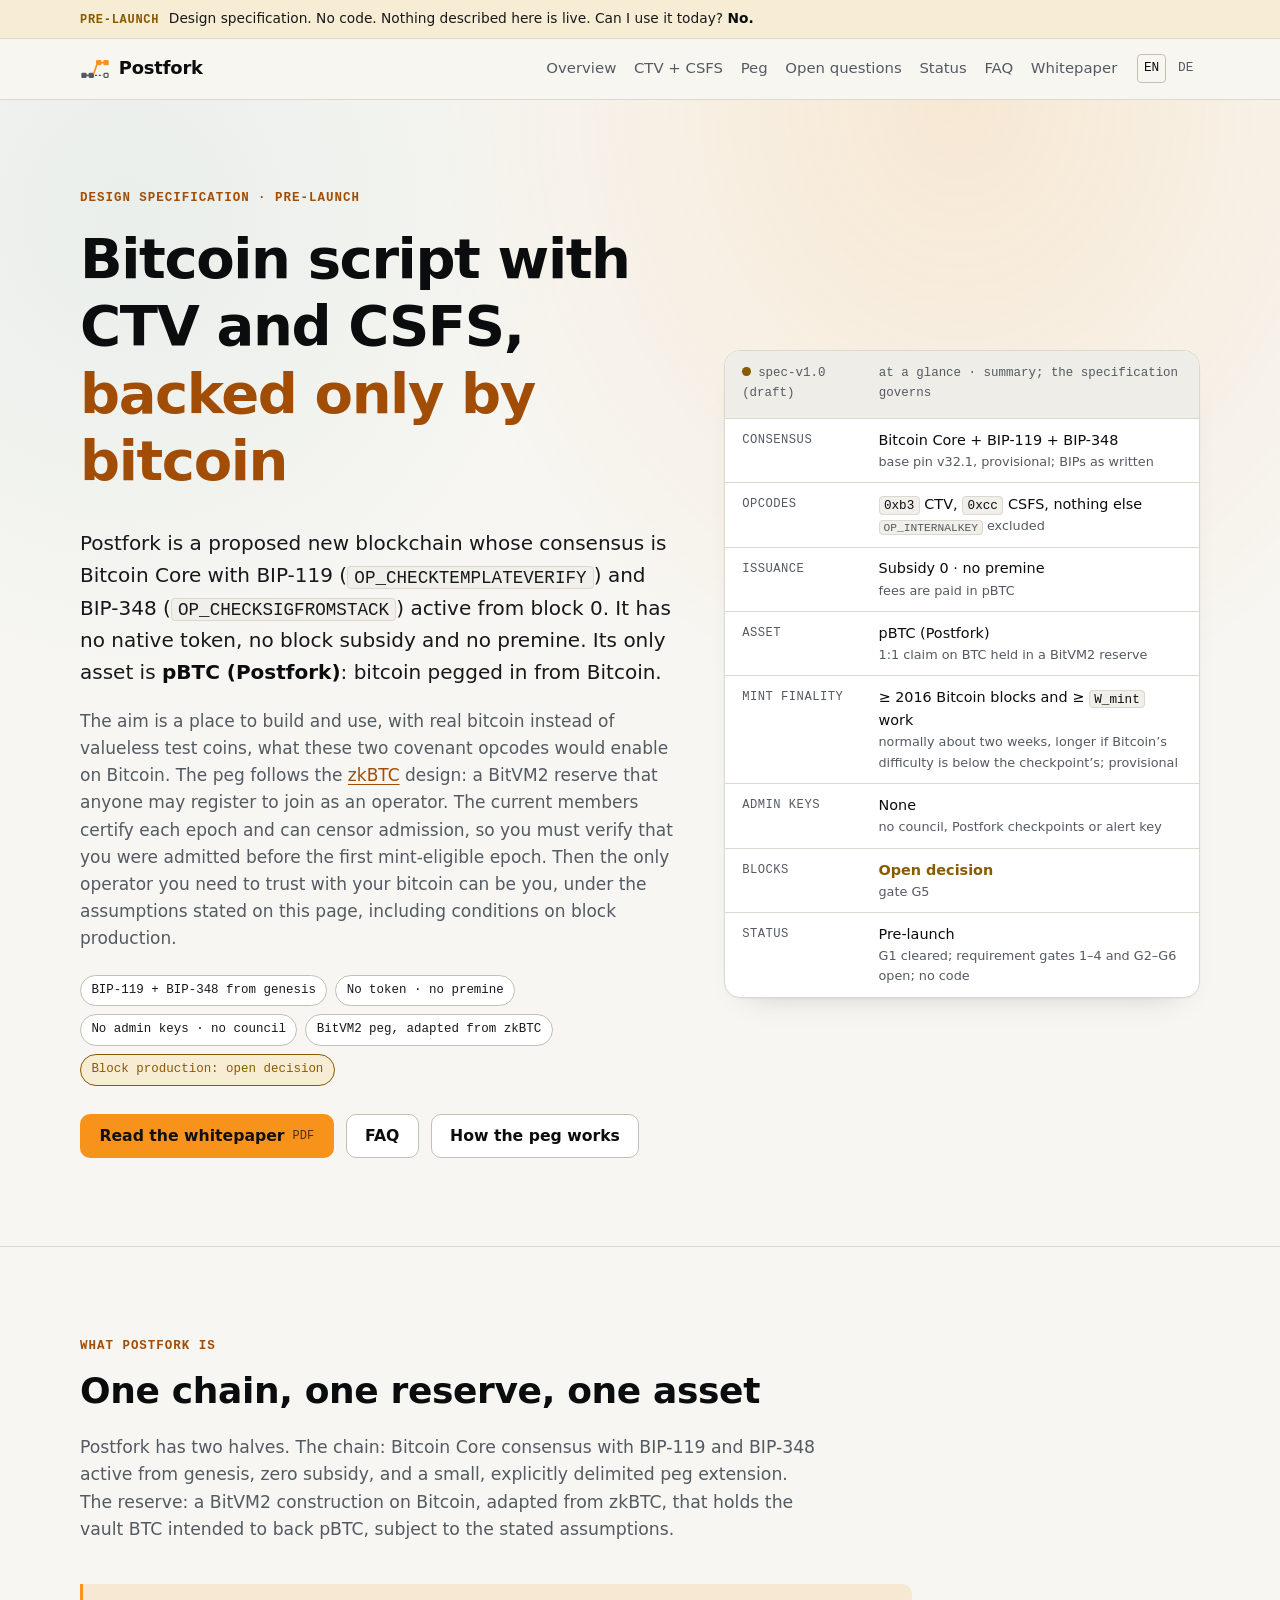
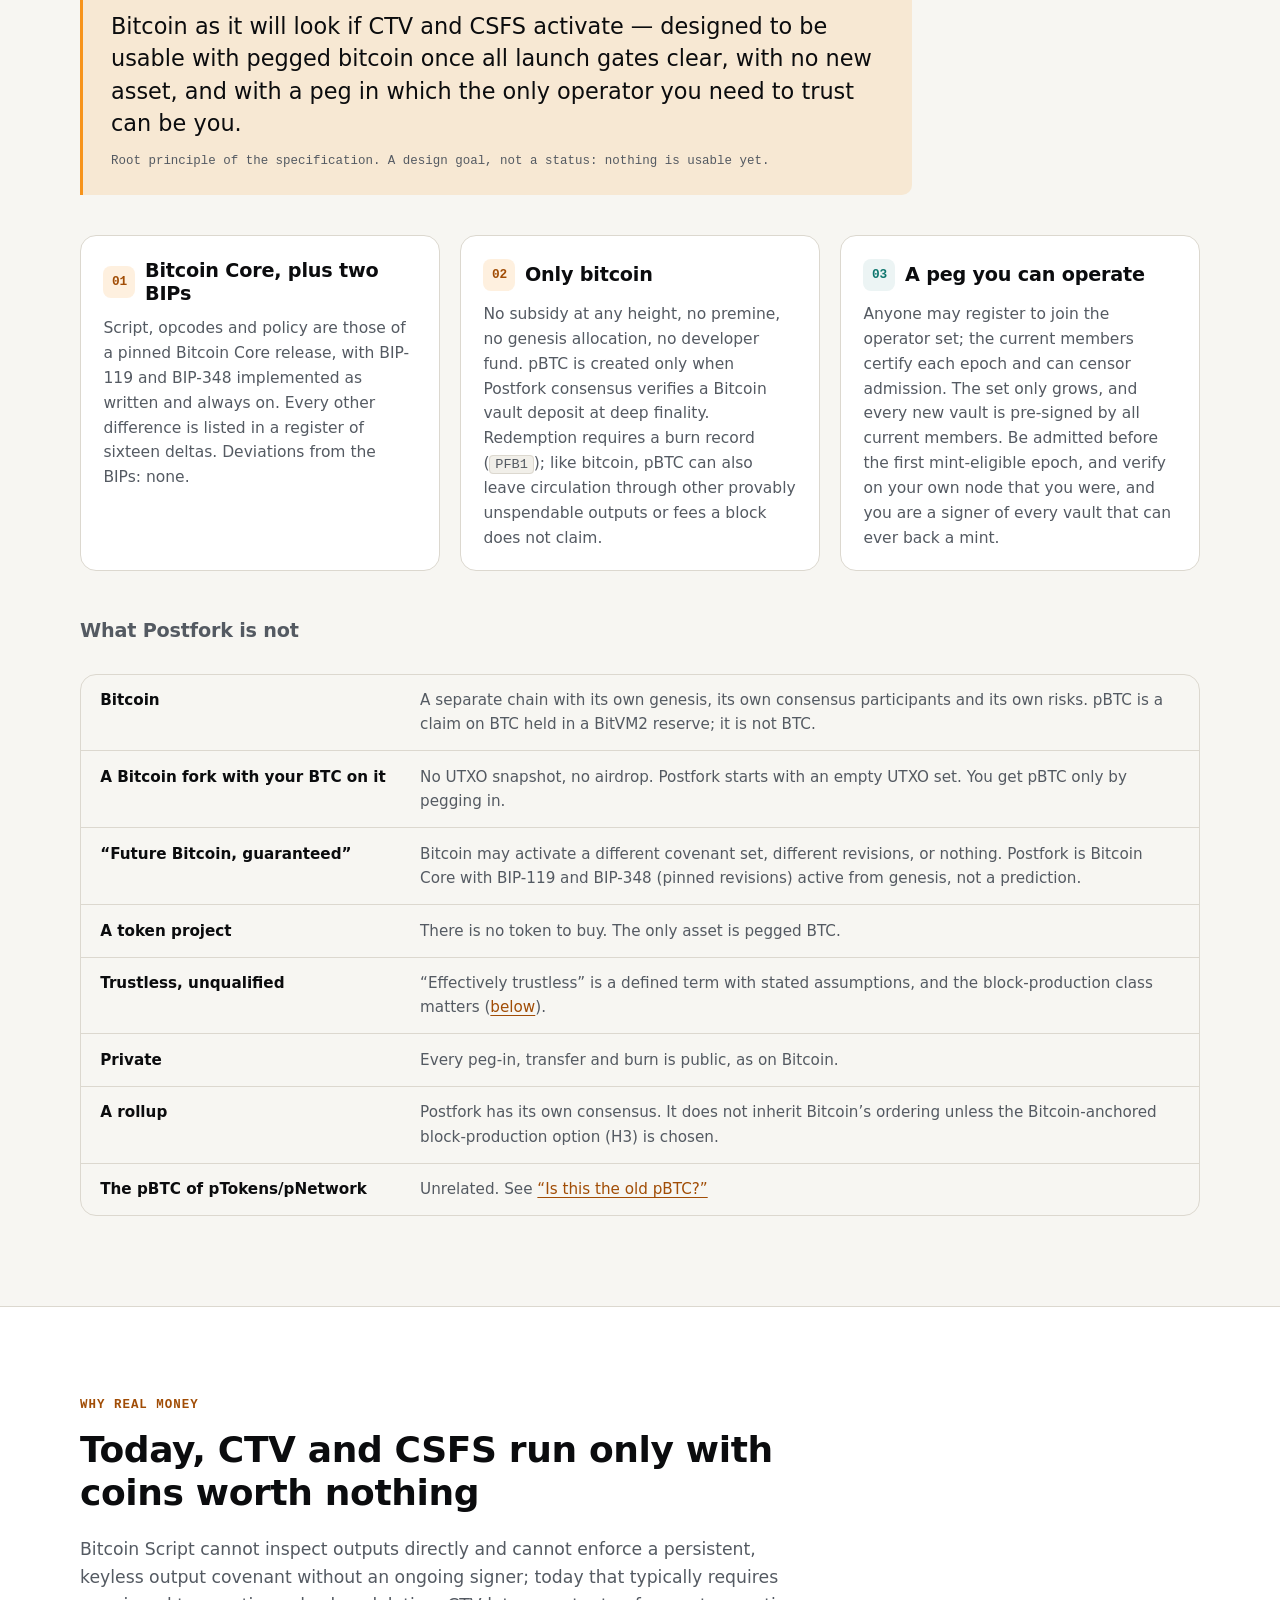
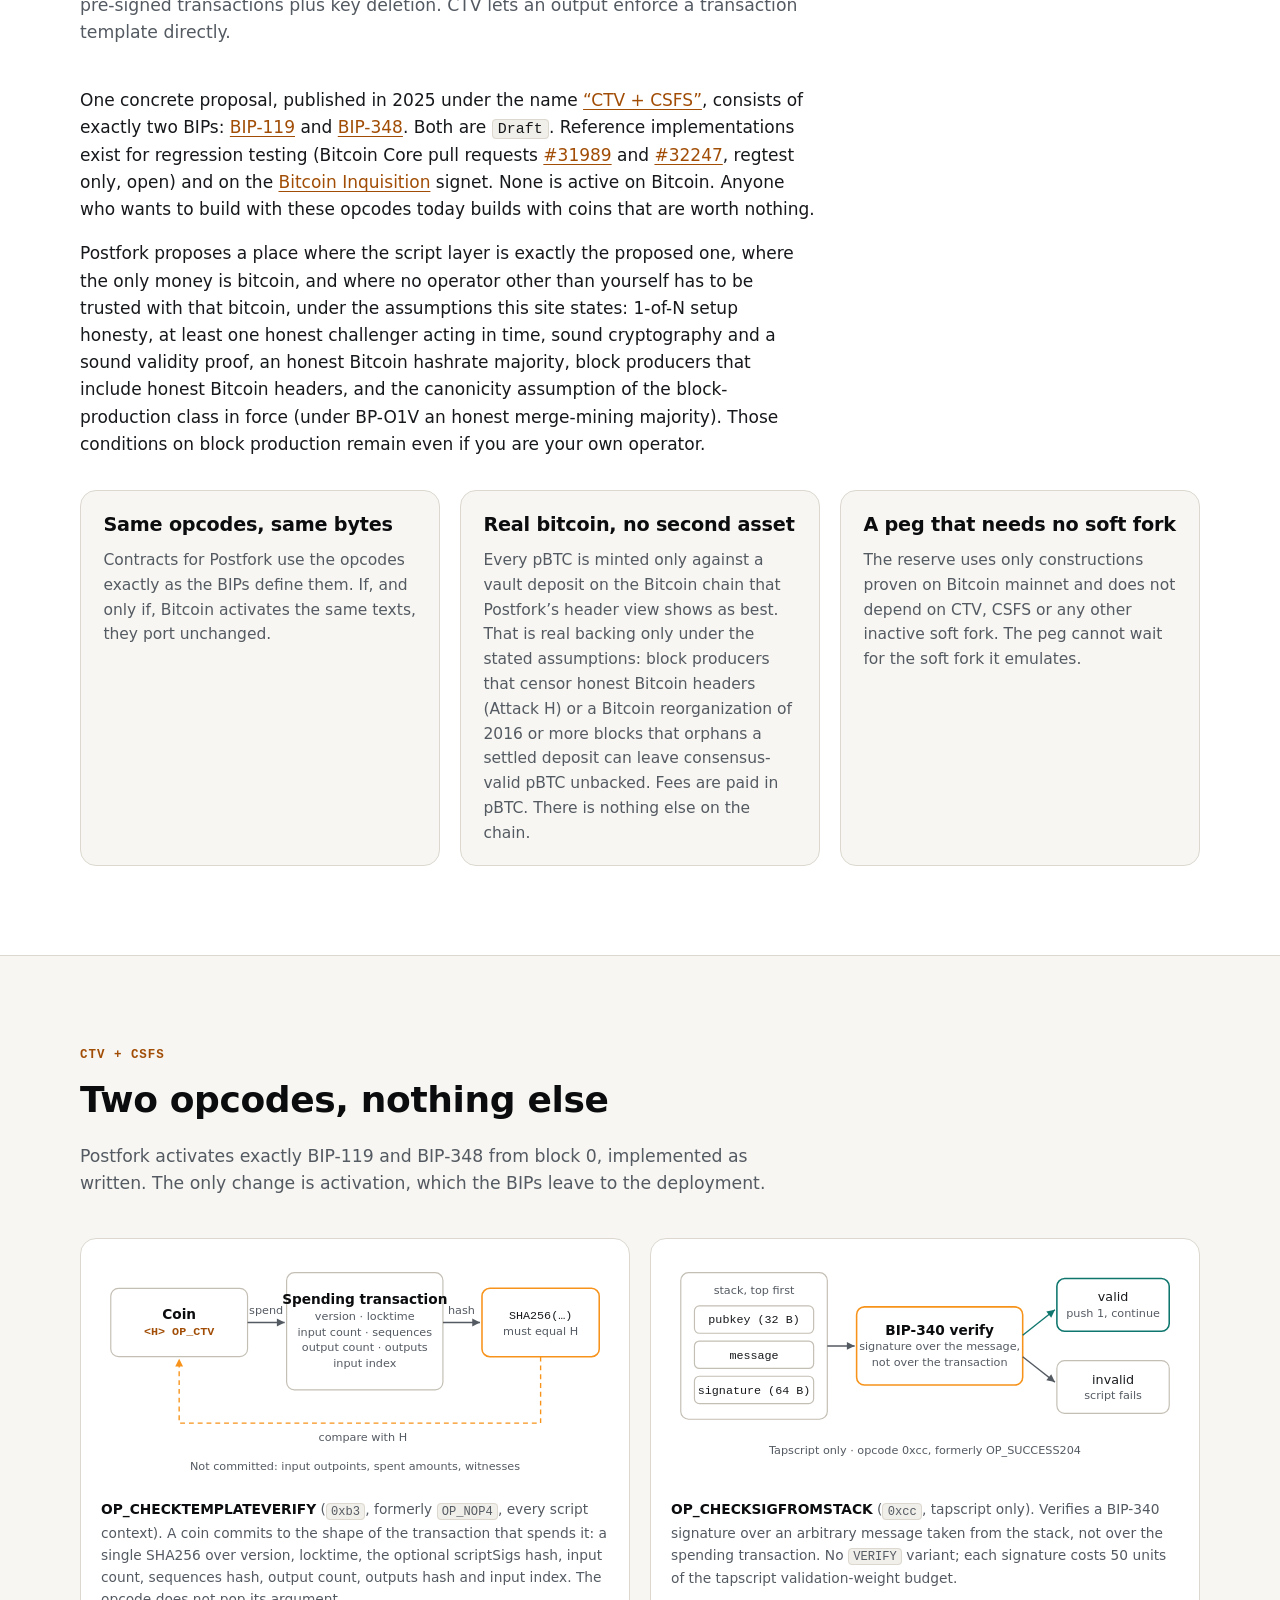
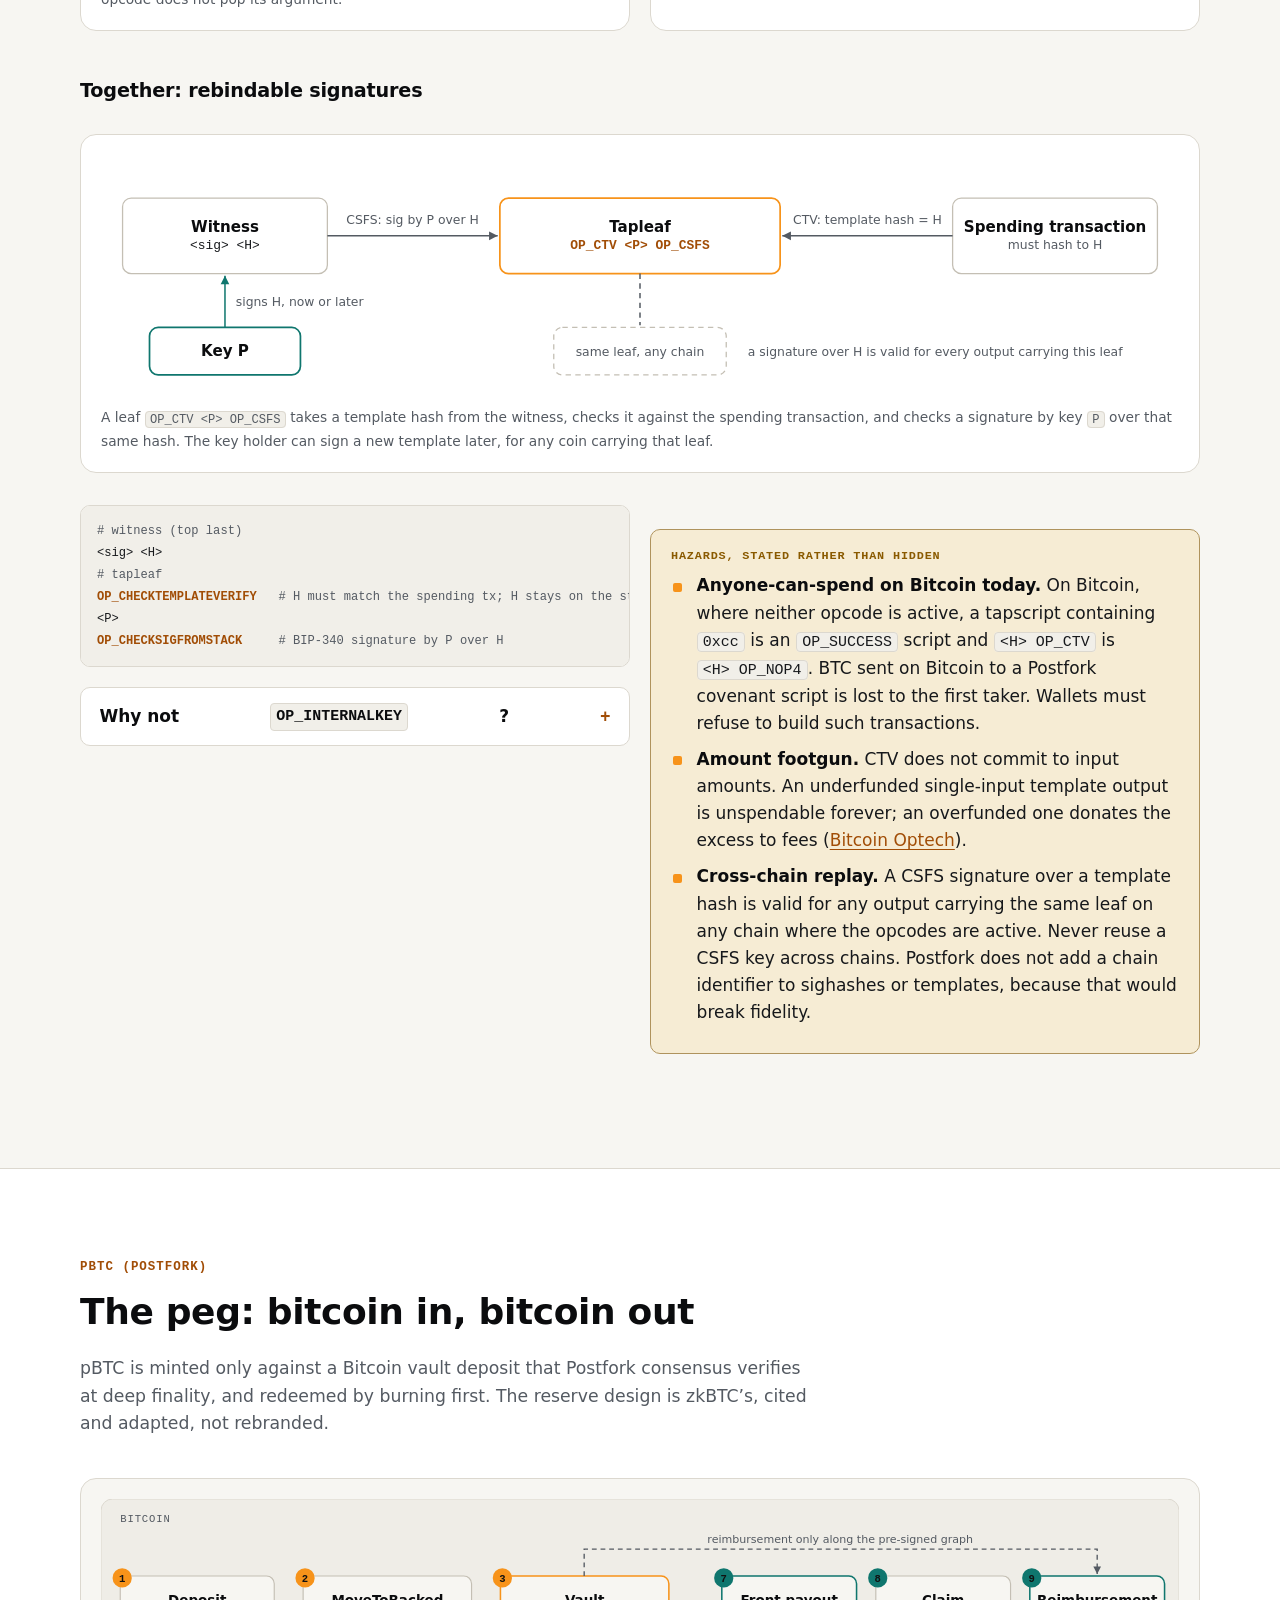
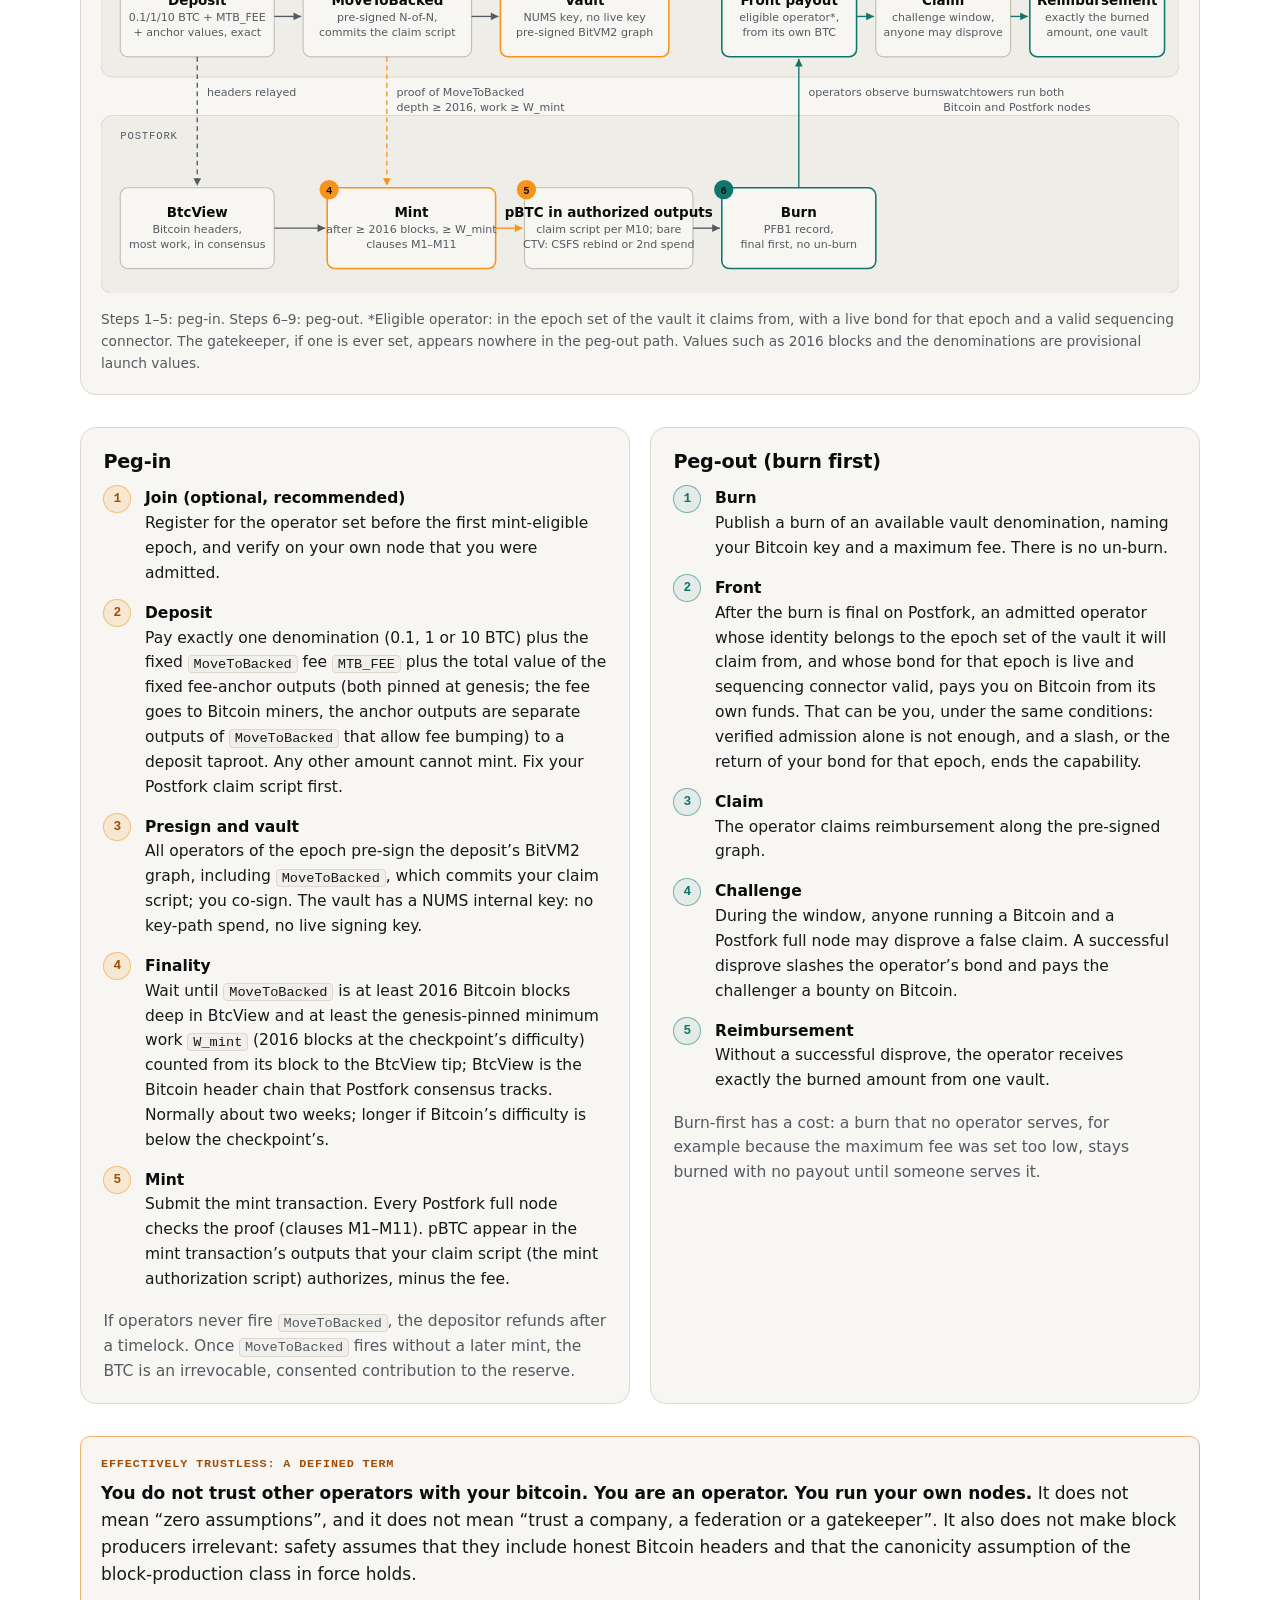
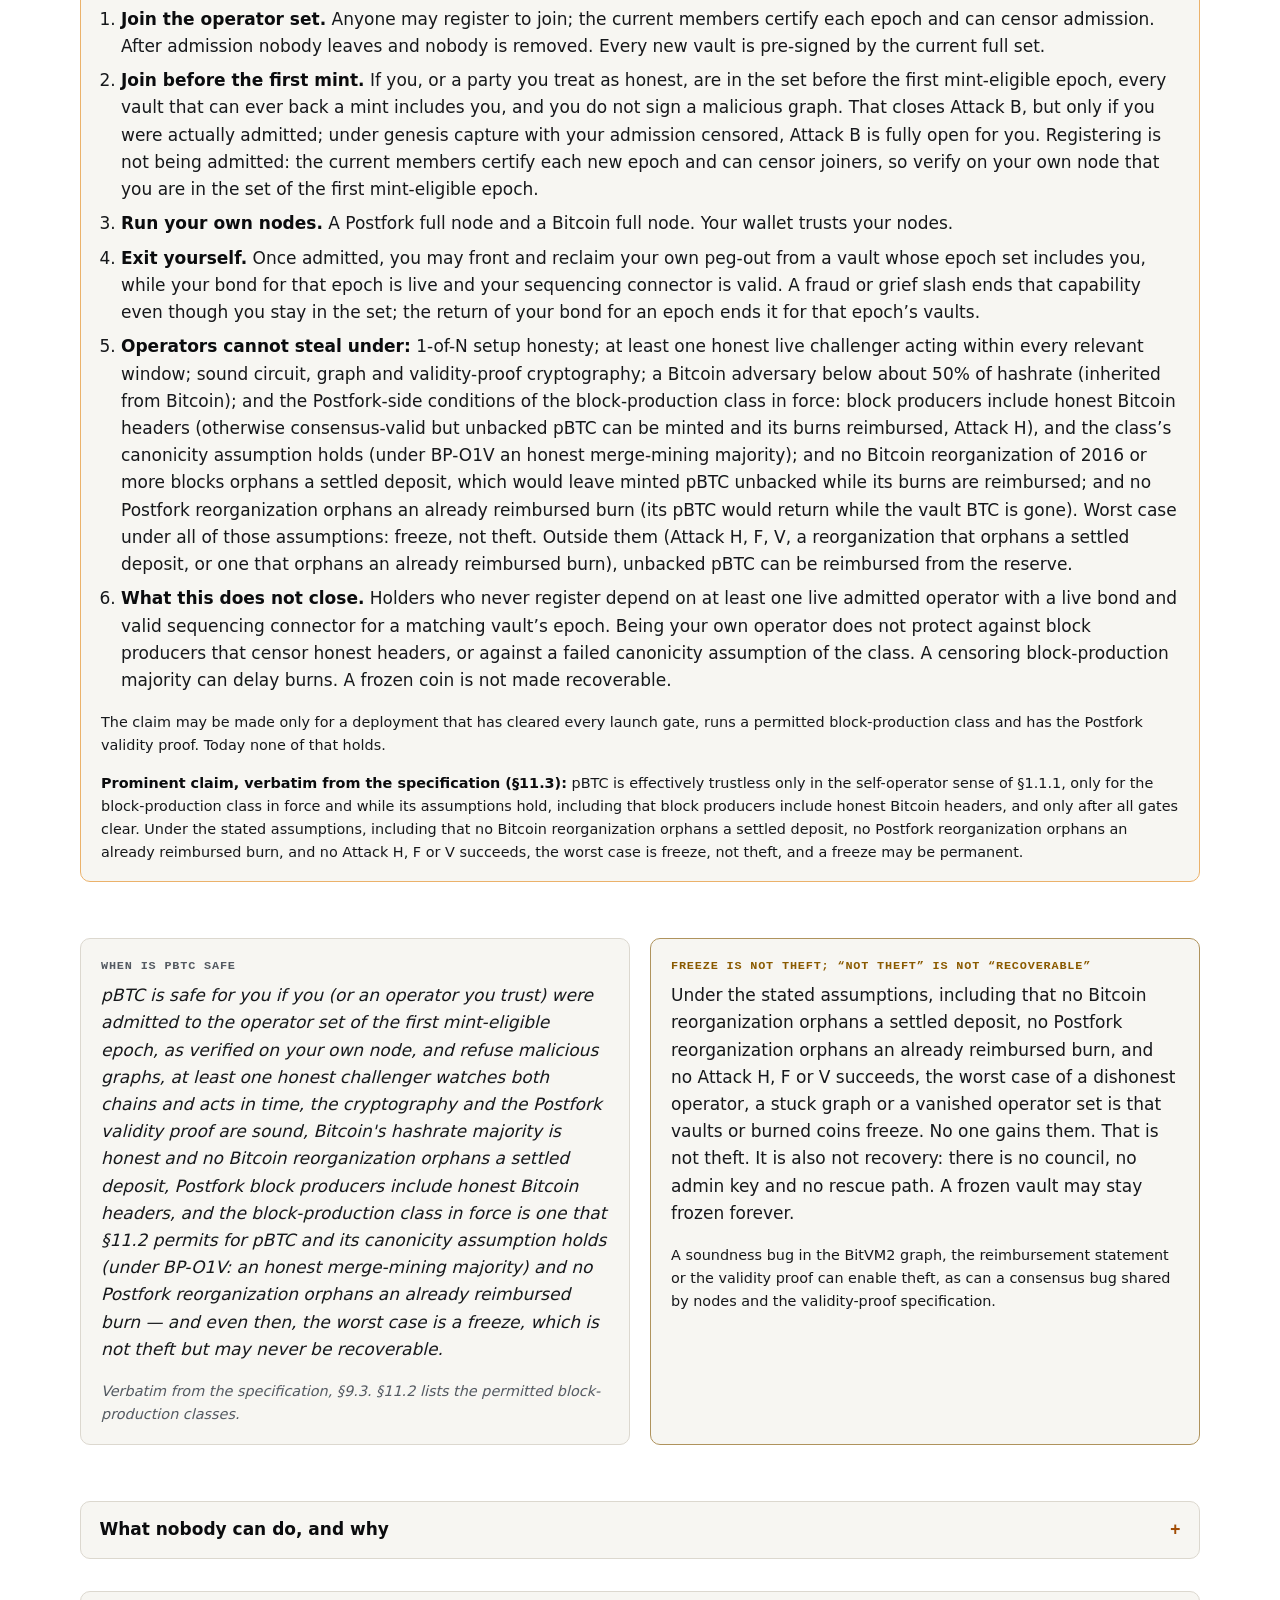
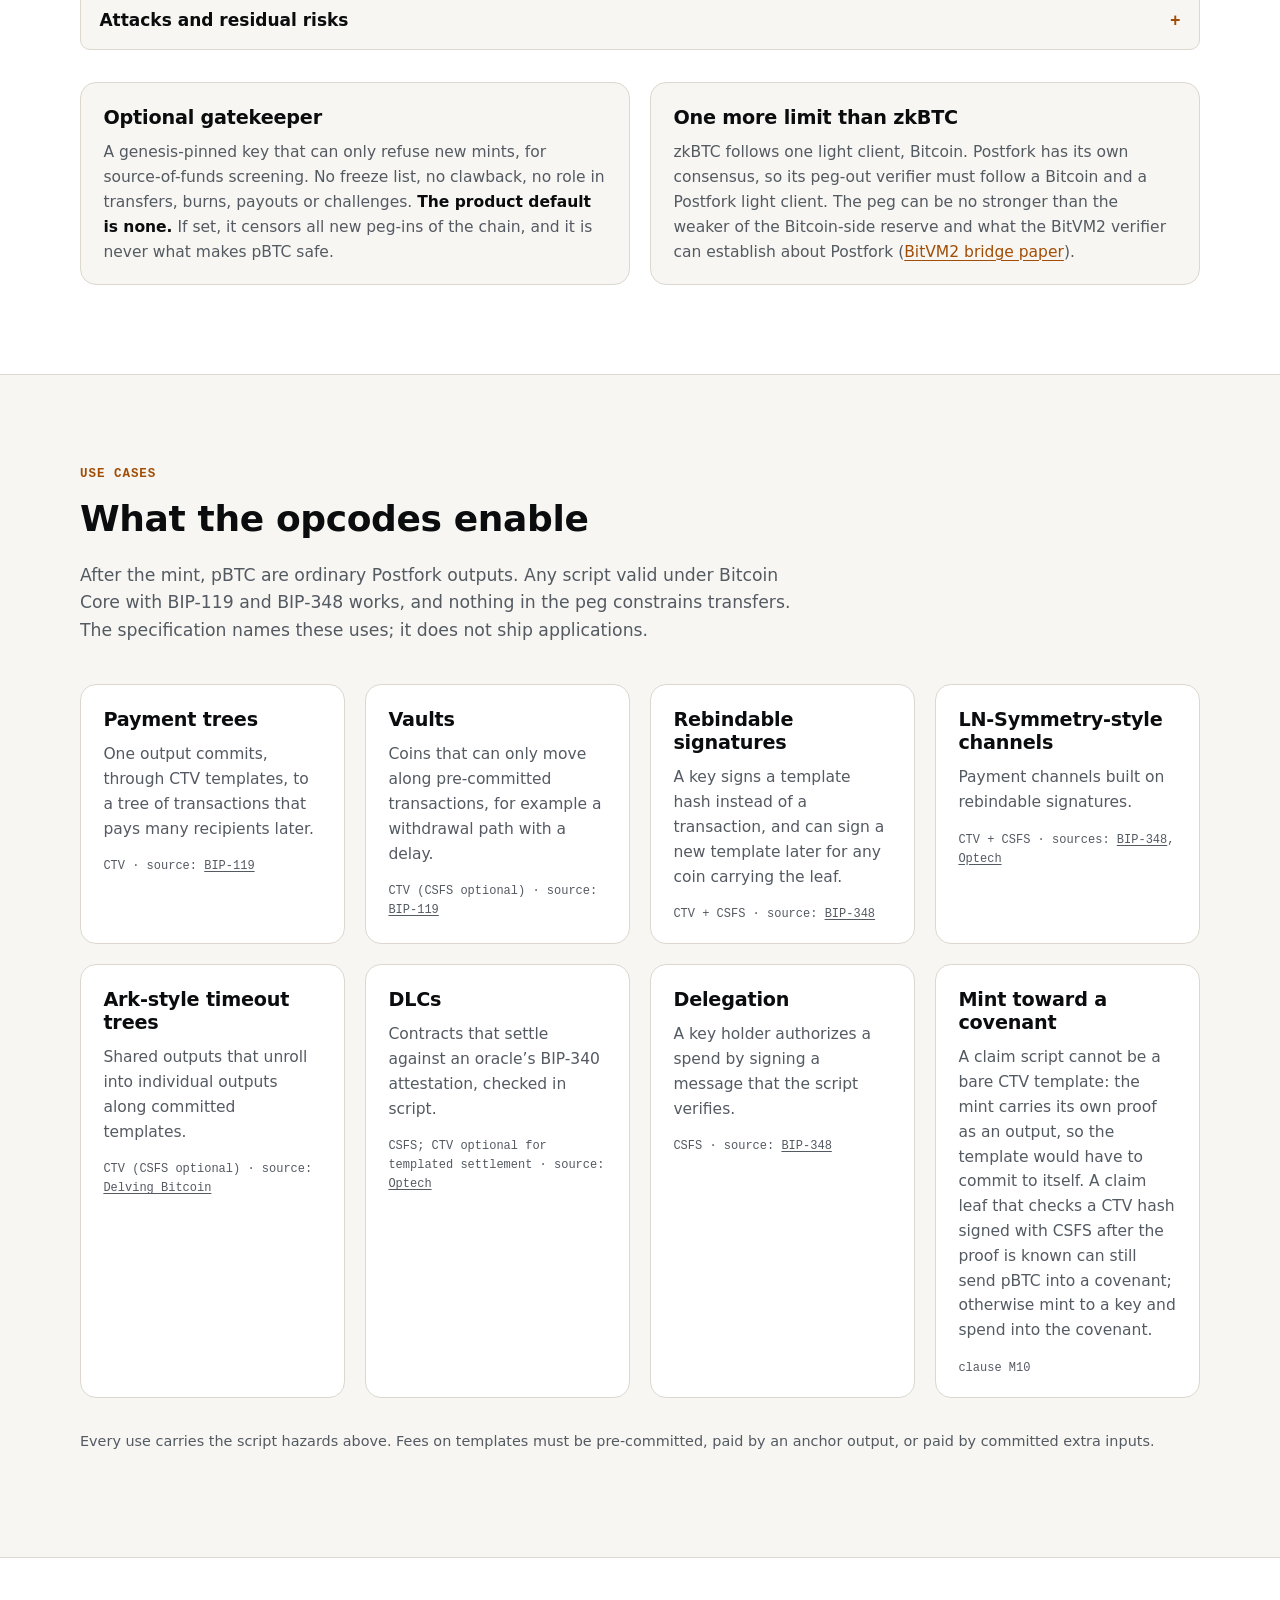
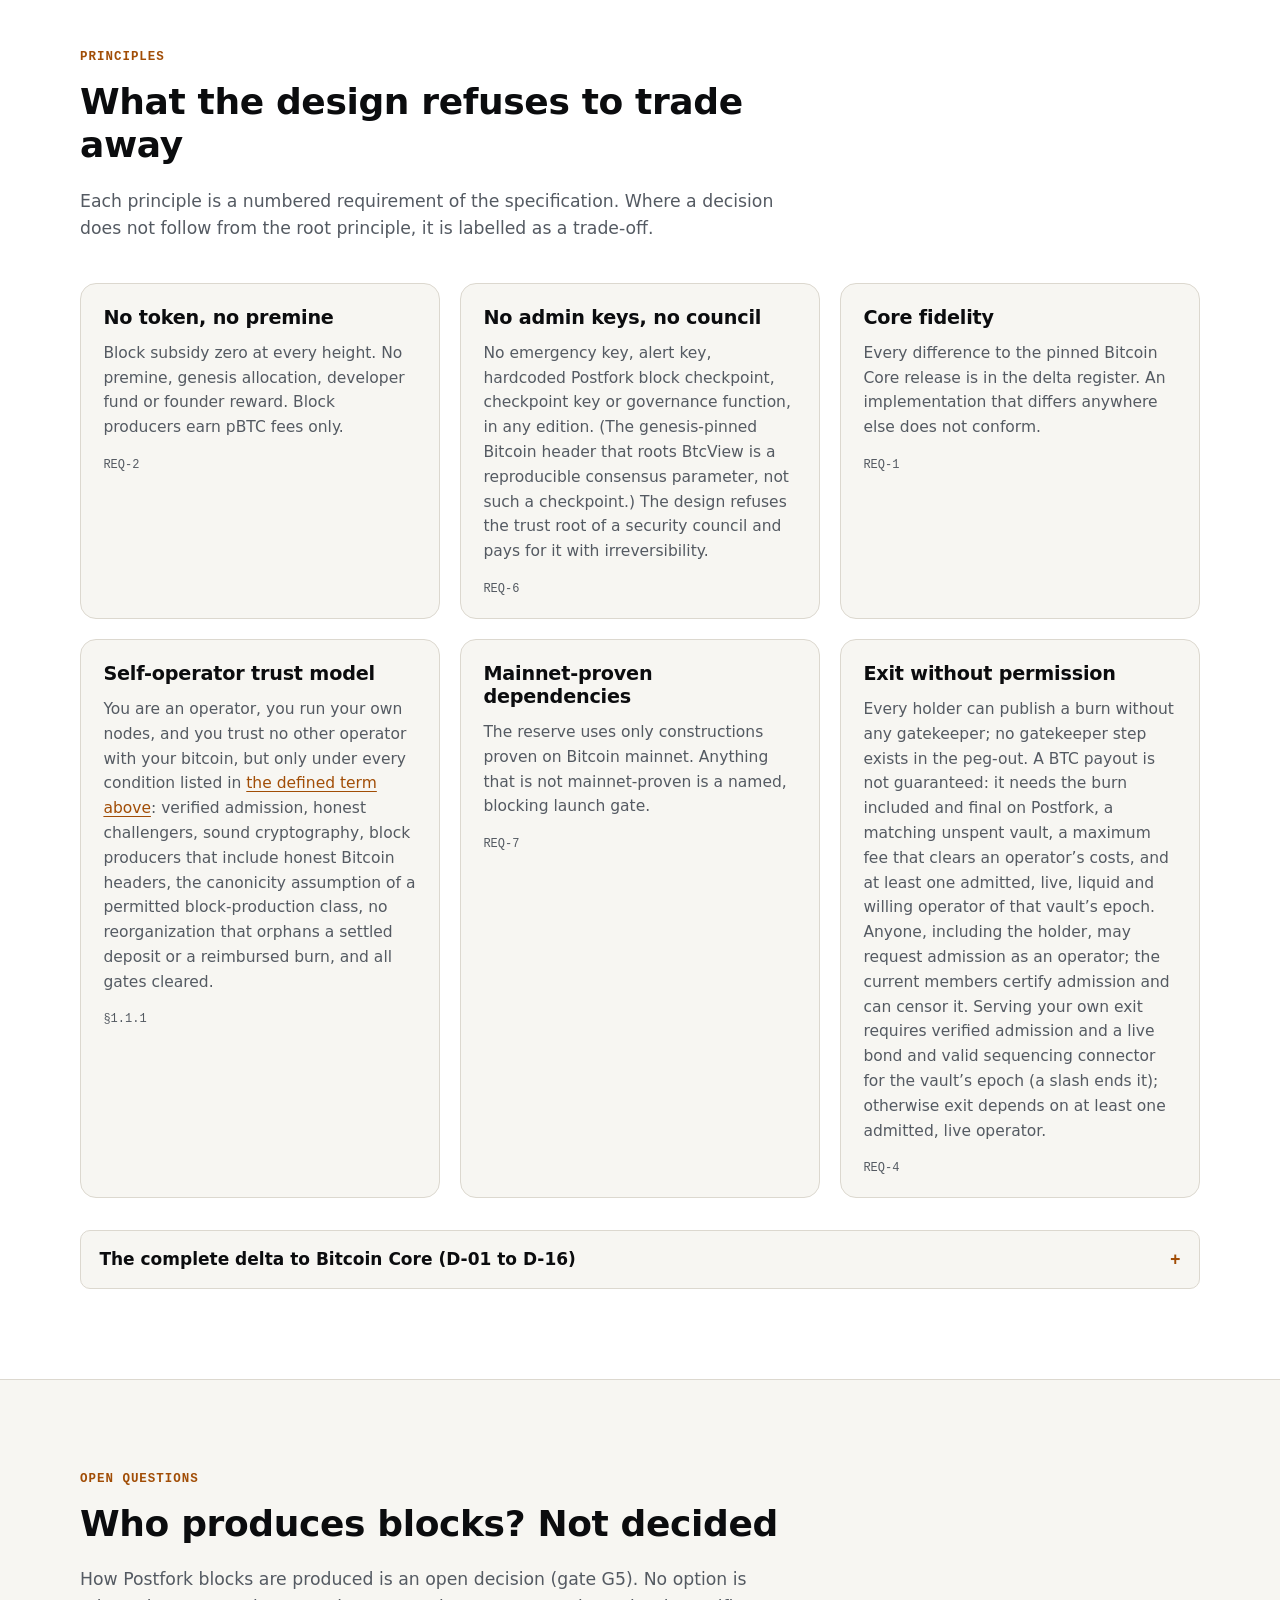
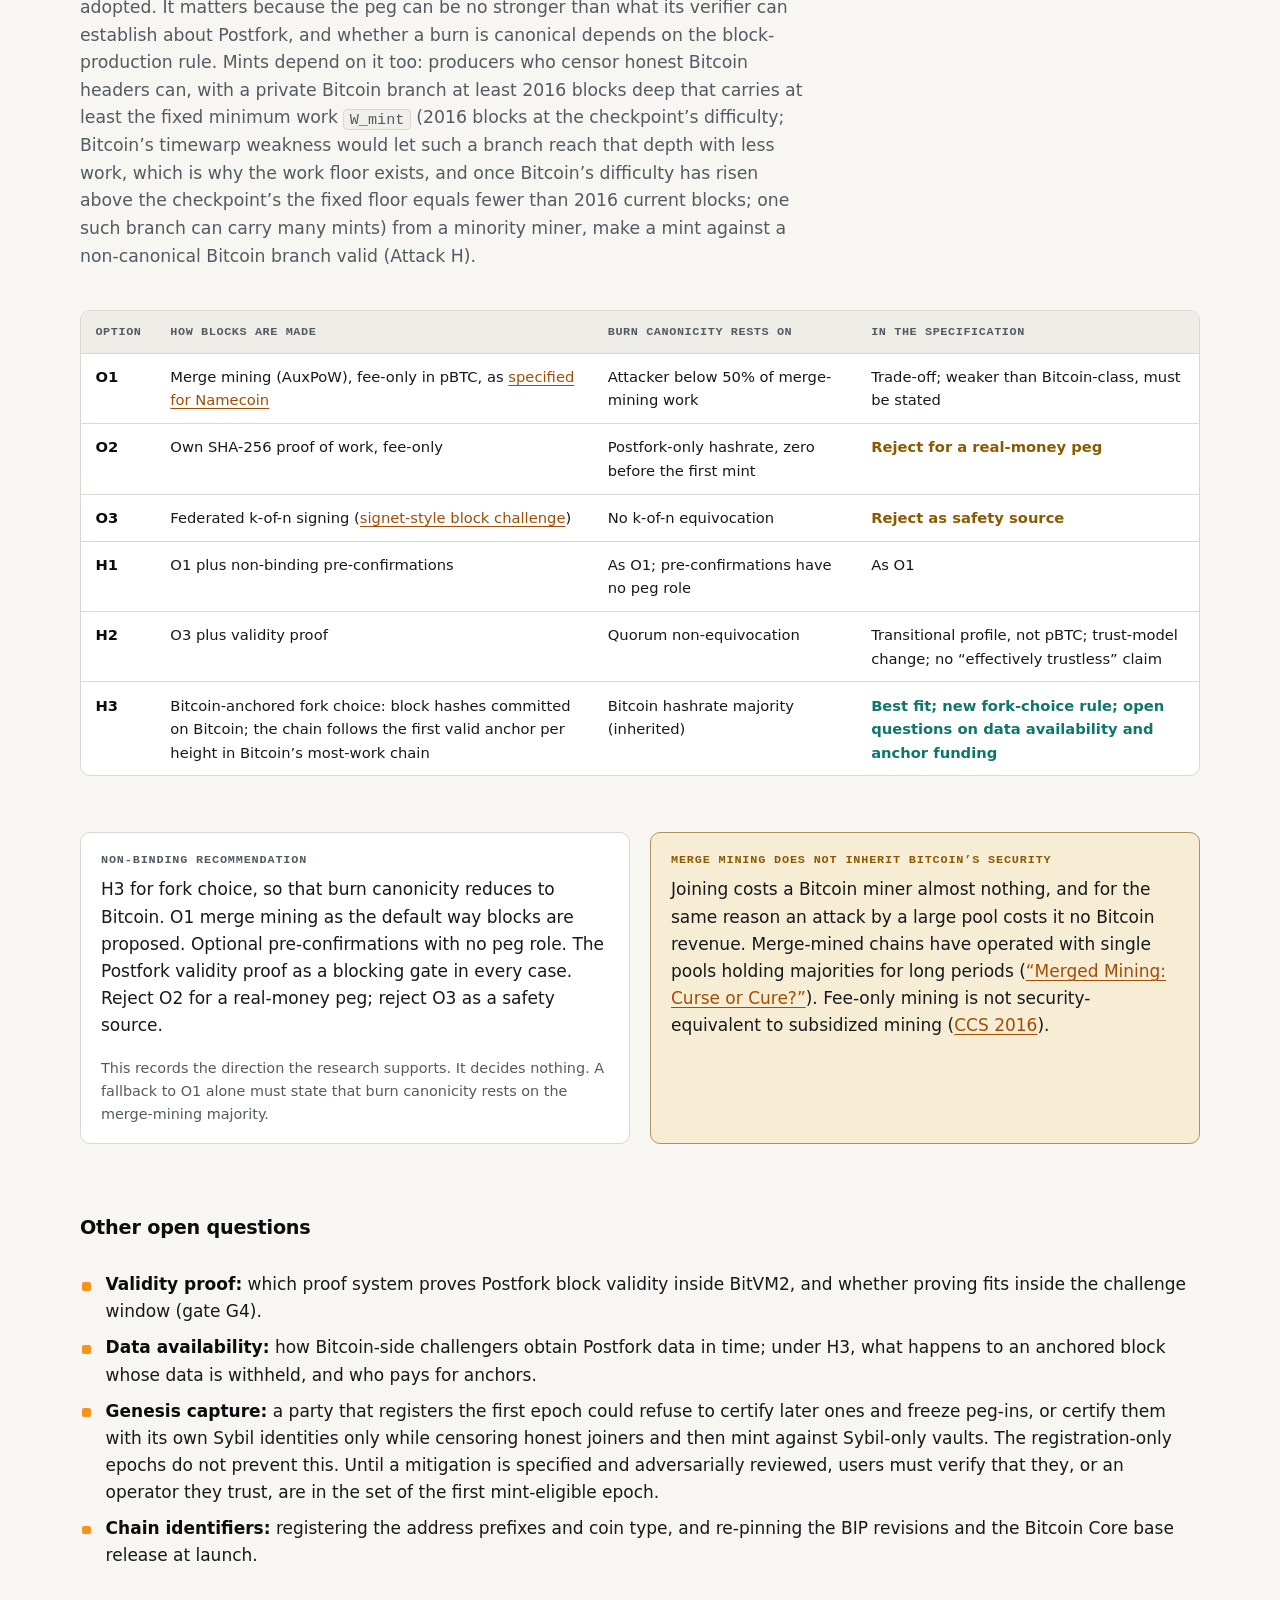
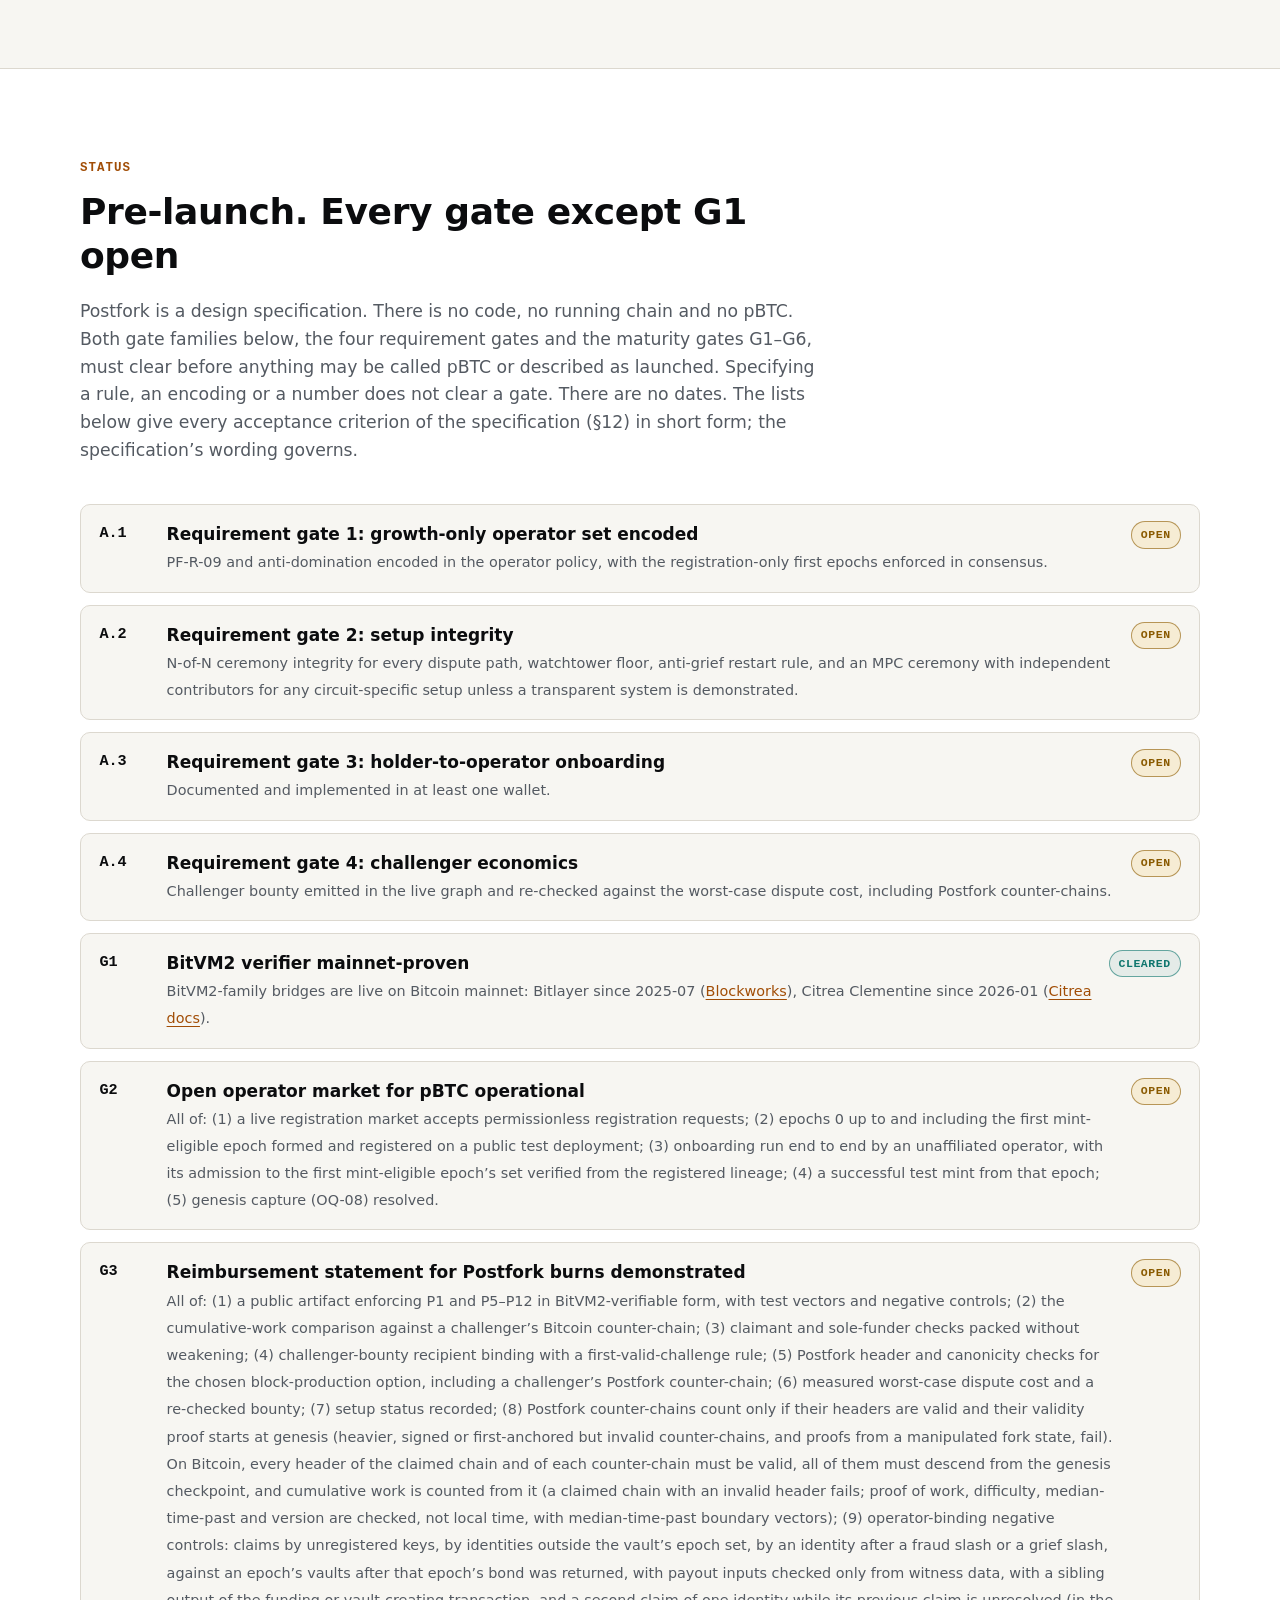
==== commit 6810d1be: "Address sixteenth review: trust-model cards, time rule wording Rename the trust cards to self-operat" ====
--- a/index.html
+++ b/index.html
@@ -297,7 +297,7 @@
             <thead><tr><th scope="col">Action</th><th scope="col">Why it fails</th></tr></thead>
             <tbody>
               <tr><th scope="row">Mint pBTC without a vault deposit</th><td>A mint needs a proven <code>MoveToBacked</code> at depth ≥ 2016 on BtcView with at least <code>W_mint</code> work from its block to the tip; full nodes reject anything else. BtcView is canonical Bitcoin only under the stated assumptions: header censorship by block producers plus a private Bitcoin branch that meets both conditions (Attack H), or a Bitcoin reorganization of 2016 or more blocks that orphans a settled <code>MoveToBacked</code>, can make a consensus-valid mint unbacked. Against the BitVM2 verifier this also needs the Postfork validity proof (gate G4, Attack V).</td></tr>
-              <tr><th scope="row">Mint twice from one deposit</th><td>Each vault outpoint can be consumed once (clause M8).</td></tr>
+              <tr><th scope="row">Mint twice from one deposit</th><td>Each vault outpoint and each deposit outpoint can be consumed once (clause M8), so two different <code>MoveToBacked</code> transactions for one deposit cannot both mint; honest operators presign only one per deposit.</td></tr>
               <tr><th scope="row">Redirect a mint</th><td>The claim script is committed in the pre-signed, depositor-co-signed <code>MoveToBacked</code>, and the mint’s outputs are fixed if it is signed with <code>SIGHASH_ALL</code>, the default Taproot sighash or a CSFS-signed CTV hash. A mint signed with <code>SIGHASH_NONE</code> or a loose <code>SIGHASH_SINGLE</code> can be redirected by anyone who sees it, the gatekeeper included.</td></tr>
               <tr><th scope="row">Freeze, blacklist or claw back pBTC</th><td>No such rule exists.</td></tr>
               <tr><th scope="row">Block a burn’s redemption (gatekeeper)</th><td>Peg-out has no gatekeeper step.</td></tr>
@@ -376,7 +376,7 @@
       <article class="card"><h3>No token, no premine</h3><p>Block subsidy zero at every height. No premine, genesis allocation, developer fund or founder reward. Block producers earn pBTC fees only.</p><p class="meta">REQ-2</p></article>
       <article class="card"><h3>No admin keys, no council</h3><p>No emergency key, alert key, hardcoded Postfork block checkpoint, checkpoint key or governance function, in any edition. (The genesis-pinned Bitcoin header that roots BtcView is a reproducible consensus parameter, not such a checkpoint.) The design refuses the trust root of a security council and pays for it with irreversibility.</p><p class="meta">REQ-6</p></article>
       <article class="card"><h3>Core fidelity</h3><p>Every difference to the pinned Bitcoin Core release is in the delta register. An implementation that differs anywhere else does not conform.</p><p class="meta">REQ-1</p></article>
-      <article class="card"><h3>Effectively trustless, with stated assumptions</h3><p>You are an operator, you run your own nodes, you trust no other operator with your bitcoin, under the listed assumptions, including that block producers include honest Bitcoin headers, for a permitted block-production class, and only after all gates clear.</p><p class="meta">§1.1.1</p></article>
+      <article class="card"><h3>Self-operator trust model</h3><p>You are an operator, you run your own nodes, and you trust no other operator with your bitcoin, but only under every condition listed in <a href="#trust">the defined term above</a>: verified admission, honest challengers, sound cryptography, block producers that include honest Bitcoin headers, the canonicity assumption of a permitted block-production class, no reorganization that orphans a settled deposit or a reimbursed burn, and all gates cleared.</p><p class="meta">§1.1.1</p></article>
       <article class="card"><h3>Mainnet-proven dependencies</h3><p>The reserve uses only constructions proven on Bitcoin mainnet. Anything that is not mainnet-proven is a named, blocking launch gate.</p><p class="meta">REQ-7</p></article>
       <article class="card"><h3>Exit without permission</h3><p>Every holder can publish a burn without any gatekeeper; no gatekeeper step exists in the peg-out. A BTC payout is not guaranteed: it needs the burn included and final on Postfork, a matching unspent vault, a maximum fee that clears an operator’s costs, and at least one admitted, live, liquid and willing operator of that vault’s epoch. Anyone, including the holder, may request admission as an operator; the current members certify admission and can censor it. Serving your own exit requires verified admission and a live bond and valid sequencing connector for the vault’s epoch (a slash ends it); otherwise exit depends on at least one admitted, live operator.</p><p class="meta">REQ-4</p></article>
     </div>
@@ -469,7 +469,7 @@
       <li><span class="id">G1</span><span class="what"><strong>BitVM2 verifier mainnet-proven</strong><span>BitVM2-family bridges are live on Bitcoin mainnet: Bitlayer since 2025-07 (<a href="https://blockworks.com/news/bitvm-implementation-stage">Blockworks</a>), Citrea Clementine since 2026-01 (<a href="https://docs.citrea.xyz/essentials/introduction.md">Citrea docs</a>).</span></span><span class="badge cleared">Cleared</span></li>
       <li><span class="id">G2</span><span class="what"><strong>Open operator market for pBTC operational</strong><span>All of: (1) a live registration market accepts permissionless registration requests; (2) epochs 0 up to and including the first mint-eligible epoch formed and registered on a public test deployment; (3) onboarding run end to end by an unaffiliated operator, with its admission to the first mint-eligible epoch’s set verified from the registered lineage; (4) a successful test mint from that epoch; (5) genesis capture (OQ-08) resolved.</span></span><span class="badge open">Open</span></li>
       <li><span class="id">G3</span><span class="what"><strong>Reimbursement statement for Postfork burns demonstrated</strong><span>All of: (1) a public artifact enforcing P1 and P5–P12 in BitVM2-verifiable form, with test vectors and negative controls; (2) the cumulative-work comparison against a challenger’s Bitcoin counter-chain; (3) claimant and sole-funder checks packed without weakening; (4) challenger-bounty recipient binding with a first-valid-challenge rule; (5) Postfork header and canonicity checks for the chosen block-production option, including a challenger’s Postfork counter-chain; (6) measured worst-case dispute cost and a re-checked bounty; (7) setup status recorded; (8) Postfork counter-chains count only if their headers are valid and their validity proof starts at genesis (heavier, signed or first-anchored but invalid counter-chains, and proofs from a manipulated fork state, fail). On Bitcoin, every header of the claimed chain and of each counter-chain must be valid, all of them must descend from the genesis checkpoint, and cumulative work is counted from it (a claimed chain with an invalid header fails; proof of work, difficulty, median-time-past and version are checked, not local time, with median-time-past boundary vectors); (9) operator-binding negative controls: claims by unregistered keys, by identities outside the vault’s epoch set, by an identity after a fraud slash or a grief slash, against an epoch’s vaults after that epoch’s bond was returned, with payout inputs checked only from witness data, with a sibling output of the funding or vault-creating transaction, and a second claim of one identity while its previous claim is unresolved (in the same epoch and across epochs, or else the documented per-epoch residual of concurrent claims, covered by the watchtower floor, is stated) each fail or are disprovable.</span></span><span class="badge open">Open</span></li>
-      <li><span class="id">G4</span><span class="what"><strong>Postfork validity proof demonstrated inside BitVM2</strong><span>All of: (1) a public validity-proof artifact proving Postfork block validation from genesis (Bitcoin Core rules, BIP-119, BIP-348 and the peg rules); (2) the peg rules implemented in the proof specification independently of the node code, with differential tests; (3) negative controls that must fail: unbacked mint, double mint, invalid CTV spend, invalid CSFS signature, malformed burn, invalid relayed header, decoy coinbase witness commitment, a mint on a timewarped branch below <code>W_mint</code>, a deposit that is not exactly denomination plus <code>MTB_FEE</code> plus anchors (or a <code>MoveToBacked</code> with other fee outputs), a <code>MoveToBacked</code> that spends a non-Taproot output or an unknown witness-program output while carrying Taproot-shaped witness data, one that spends a Taproot output whose key does not commit to exactly the deposit and refund leaves, and a mint on a proof-of-work-valid branch with valid Merkle and witness commitments whose <code>MoveToBacked</code> spends a nonexistent prevout or carries an invalid operator, depositor or gatekeeper signature or a disallowed sighash type; (3a) time-rule vectors: a block more than two hours ahead of a verifier’s clock but valid by median-time-past is valid for the proof, one that violates median-time-past is not; (4) proving cost and latency fit inside the challenge window; (5) verification inside the BitVM2 graph demonstrated; (6) setup status recorded.</span></span><span class="badge open">Open</span></li>
+      <li><span class="id">G4</span><span class="what"><strong>Postfork validity proof demonstrated inside BitVM2</strong><span>All of: (1) a public validity-proof artifact proving Postfork block validation from genesis (Bitcoin Core rules, BIP-119, BIP-348 and the peg rules); (2) the peg rules implemented in the proof specification independently of the node code, with differential tests; (3) negative controls that must fail: unbacked mint, double mint, invalid CTV spend, invalid CSFS signature, malformed burn, invalid relayed header, decoy coinbase witness commitment, a mint on a timewarped branch below <code>W_mint</code>, a deposit that is not exactly denomination plus <code>MTB_FEE</code> plus anchors (or a <code>MoveToBacked</code> with other fee outputs), a <code>MoveToBacked</code> that spends a non-Taproot output or an unknown witness-program output while carrying Taproot-shaped witness data, one that spends a Taproot output whose key does not commit to exactly the deposit and refund leaves, and a mint on a proof-of-work-valid branch with valid Merkle and witness commitments whose <code>MoveToBacked</code> spends a nonexistent prevout or carries an invalid operator, depositor or gatekeeper signature, a required signature with <code>SIGHASH_NONE</code>, <code>SIGHASH_SINGLE</code> or <code>ANYONECANPAY</code>, and a second valid <code>MoveToBacked</code> for the same deposit (only the first mints); (3a) time-rule vectors: a block more than two hours ahead of a verifier’s clock but valid by median-time-past is valid for the proof, one that violates median-time-past is not; (4) proving cost and latency fit inside the challenge window; (5) verification inside the BitVM2 graph demonstrated; (6) setup status recorded.</span></span><span class="badge open">Open</span></li>
       <li><span class="id">G5</span><span class="what"><strong>Block-production decision closed</strong><span>All of: (1) the option fully specified, with header and canonicity checks that use chain data only (header format, fork choice, difficulty or challenge, interval, burn depth, exact header and canonicity statements); (2) adversarial review completed; (3) burn depth pinned; (4) bootstrap plan stated; (5) block-production residuals updated, with a late-orphaning boundary vector (a burn accepted at exactly the burn depth, reimbursed, then orphaned by a Postfork reorganization) and its backing deficit documented; (6) for H3: data-availability rule and anchor funding specified.</span></span><span class="badge open">Open decision</span></li>
       <li><span class="id">G6</span><span class="what"><strong>Consensus conformance and launch pins frozen</strong><span>All of: (1) consensus conformance passed (BIP-119 and BIP-348 test vectors, Bitcoin Core test suite, differential tests); (2) every provisional value frozen; (3) NUMS key, vault template, deposit-leaf template and genesis bytes pinned; (4) chain identity values registered or checked; (5) checkpoint values and <code>W_mint</code>, including the recency rule, reproduced from at least two independent mainnet nodes, with negative vectors (failing proof of work, target too high, wrong chainwork, non-boundary height, stale lighter checkpoint); (6) epoch-parameter encoding vectors, including too many denominations against the committed maximum, plus mint vectors for the denomination and refund-leaf checks; (7) epoch-lineage vectors: stale schedule, bundled epoch anchors, a second self-signed first epoch that must not freeze minting, and a conflicting later certificate that does; (8) peg-constants vectors (a different fee, anchor set or bound changes the genesis); (9) delayed launch: Bitcoin reaching the schedule start before the first Postfork block forces a re-pin; (10) reorganization boundary: a deposit accepted at exactly 2016 blocks and then orphaned by a 2016-block reorganization leaves the mint settled, and node safety mode reports it; (11) checkpoint loss: a simulated Bitcoin reorganization that discards the genesis checkpoint makes node safety mode stop treating mints as final and report the required restart; (12) peg-record serialization vectors: every record type parses one canonical way, and non-minimal lengths, oversized Merkle branches, wrong indices, trailing or missing bytes make the transaction invalid.</span></span><span class="badge open">Open</span></li>
     </ol>
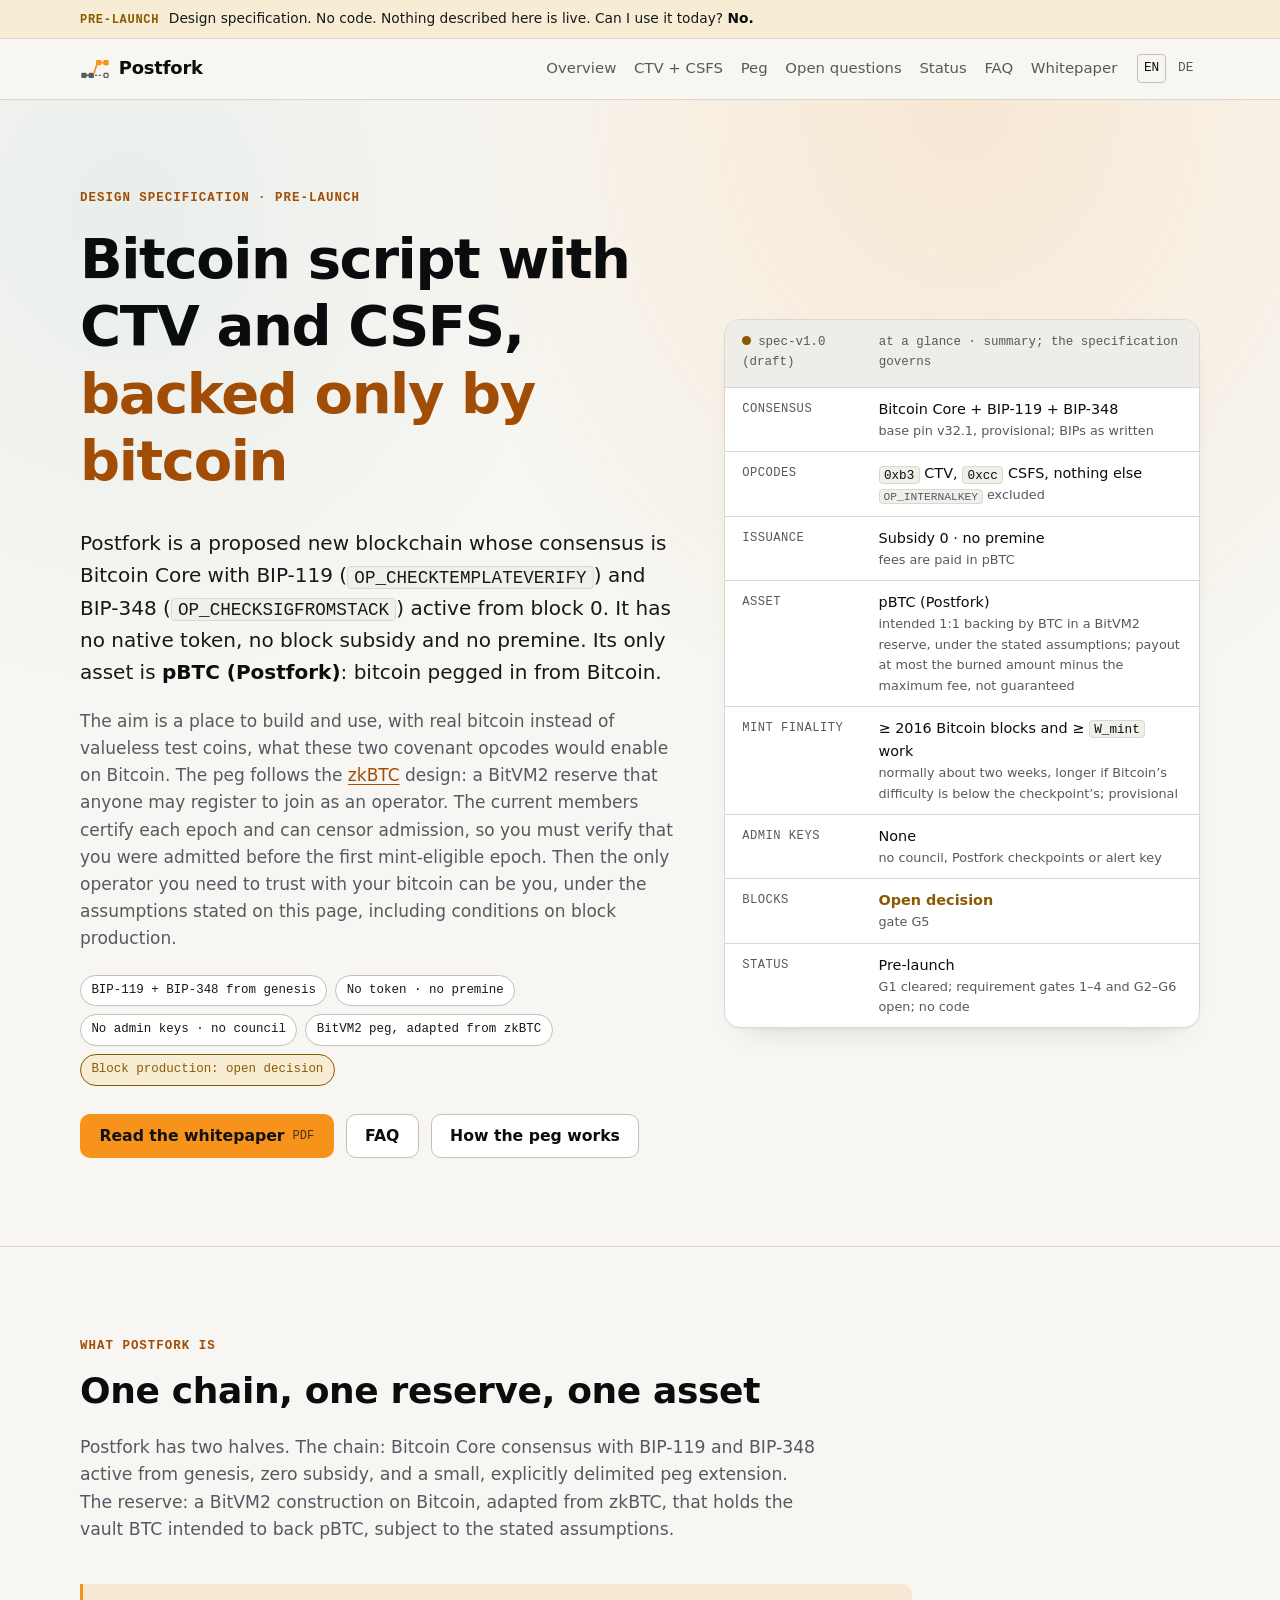
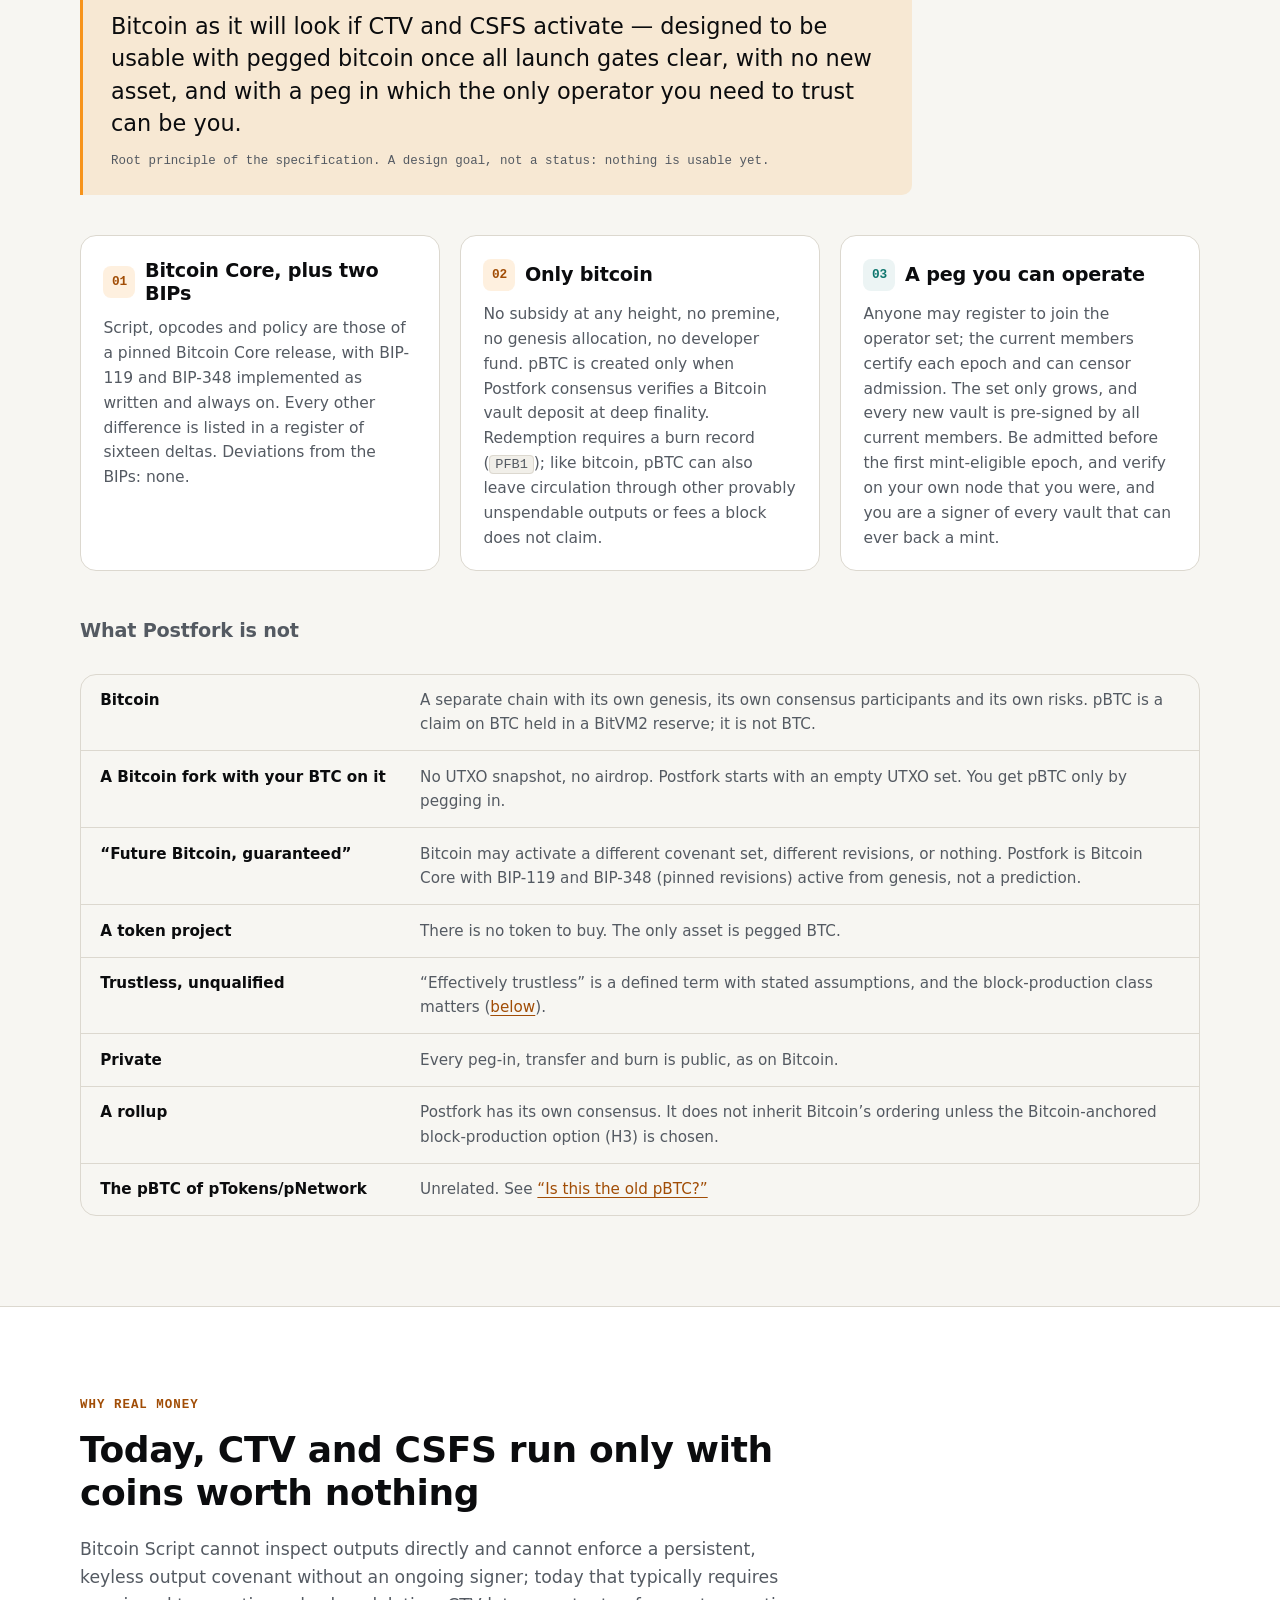
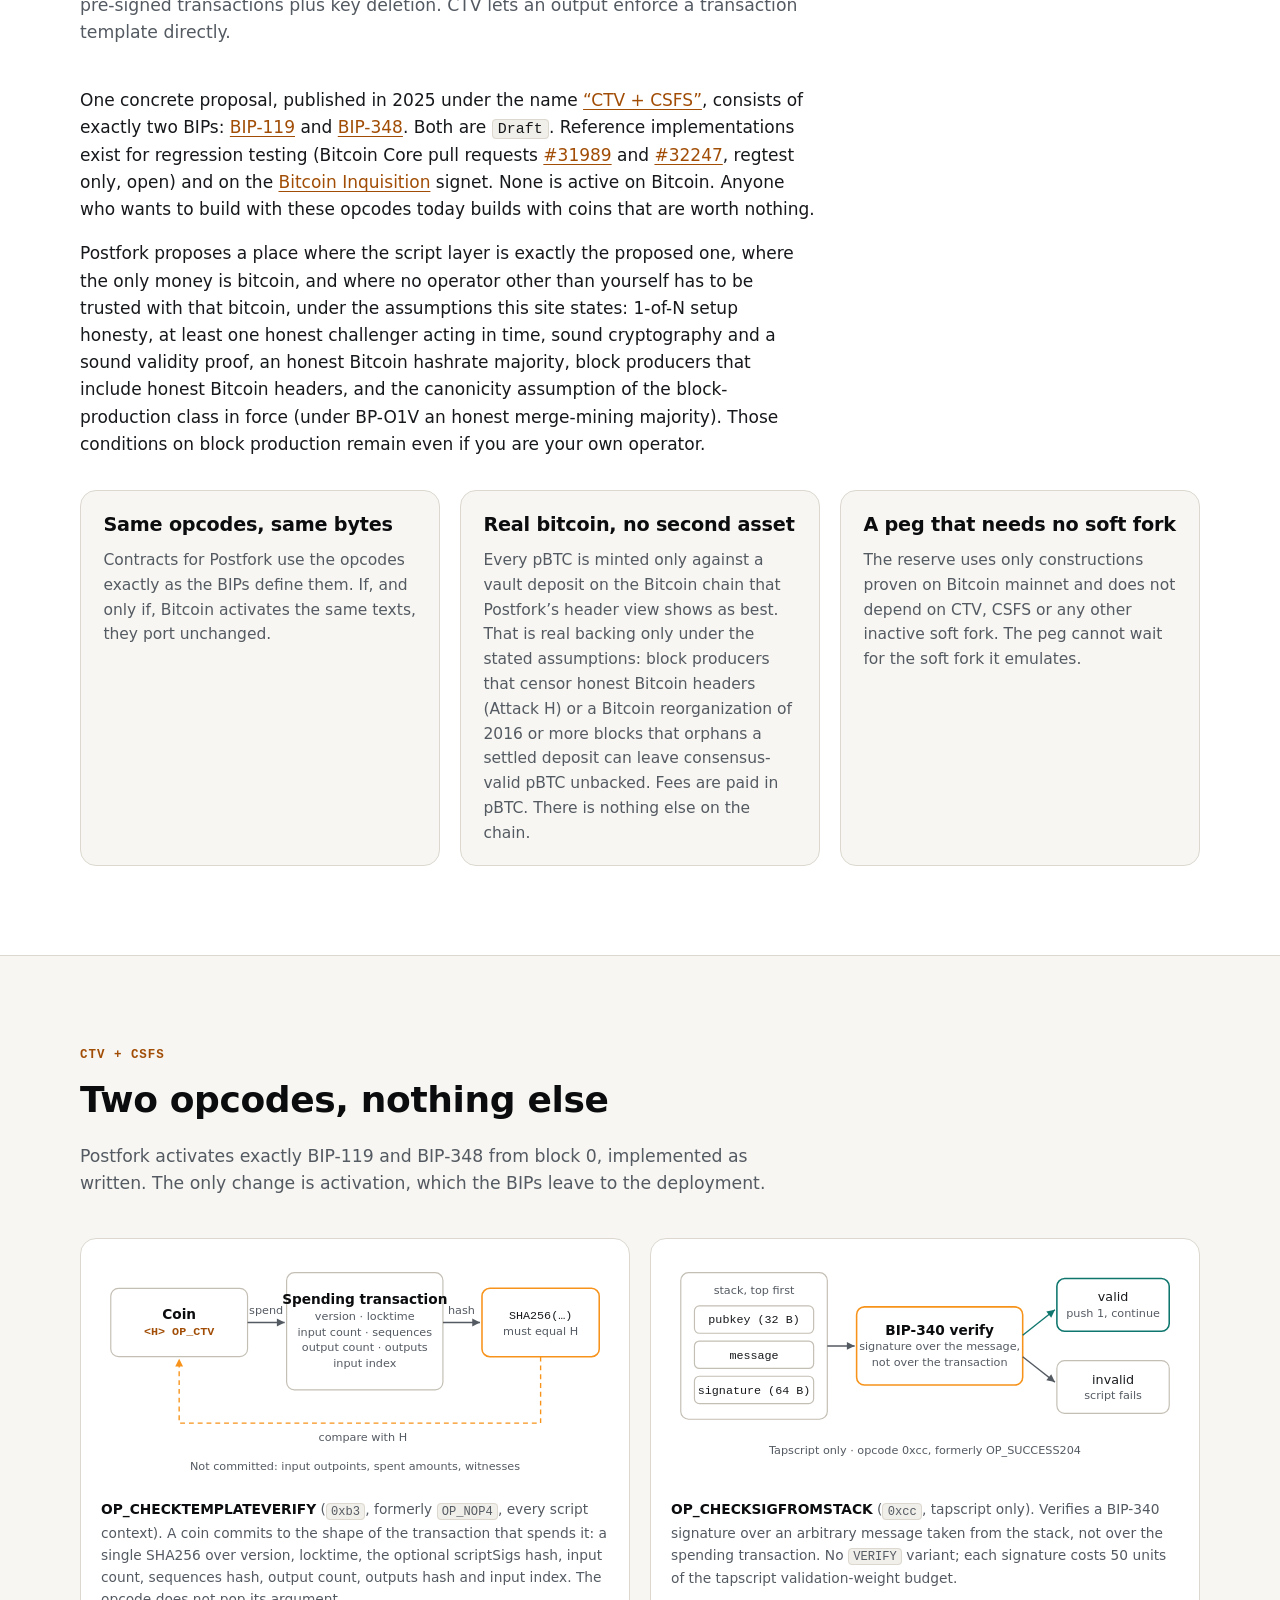
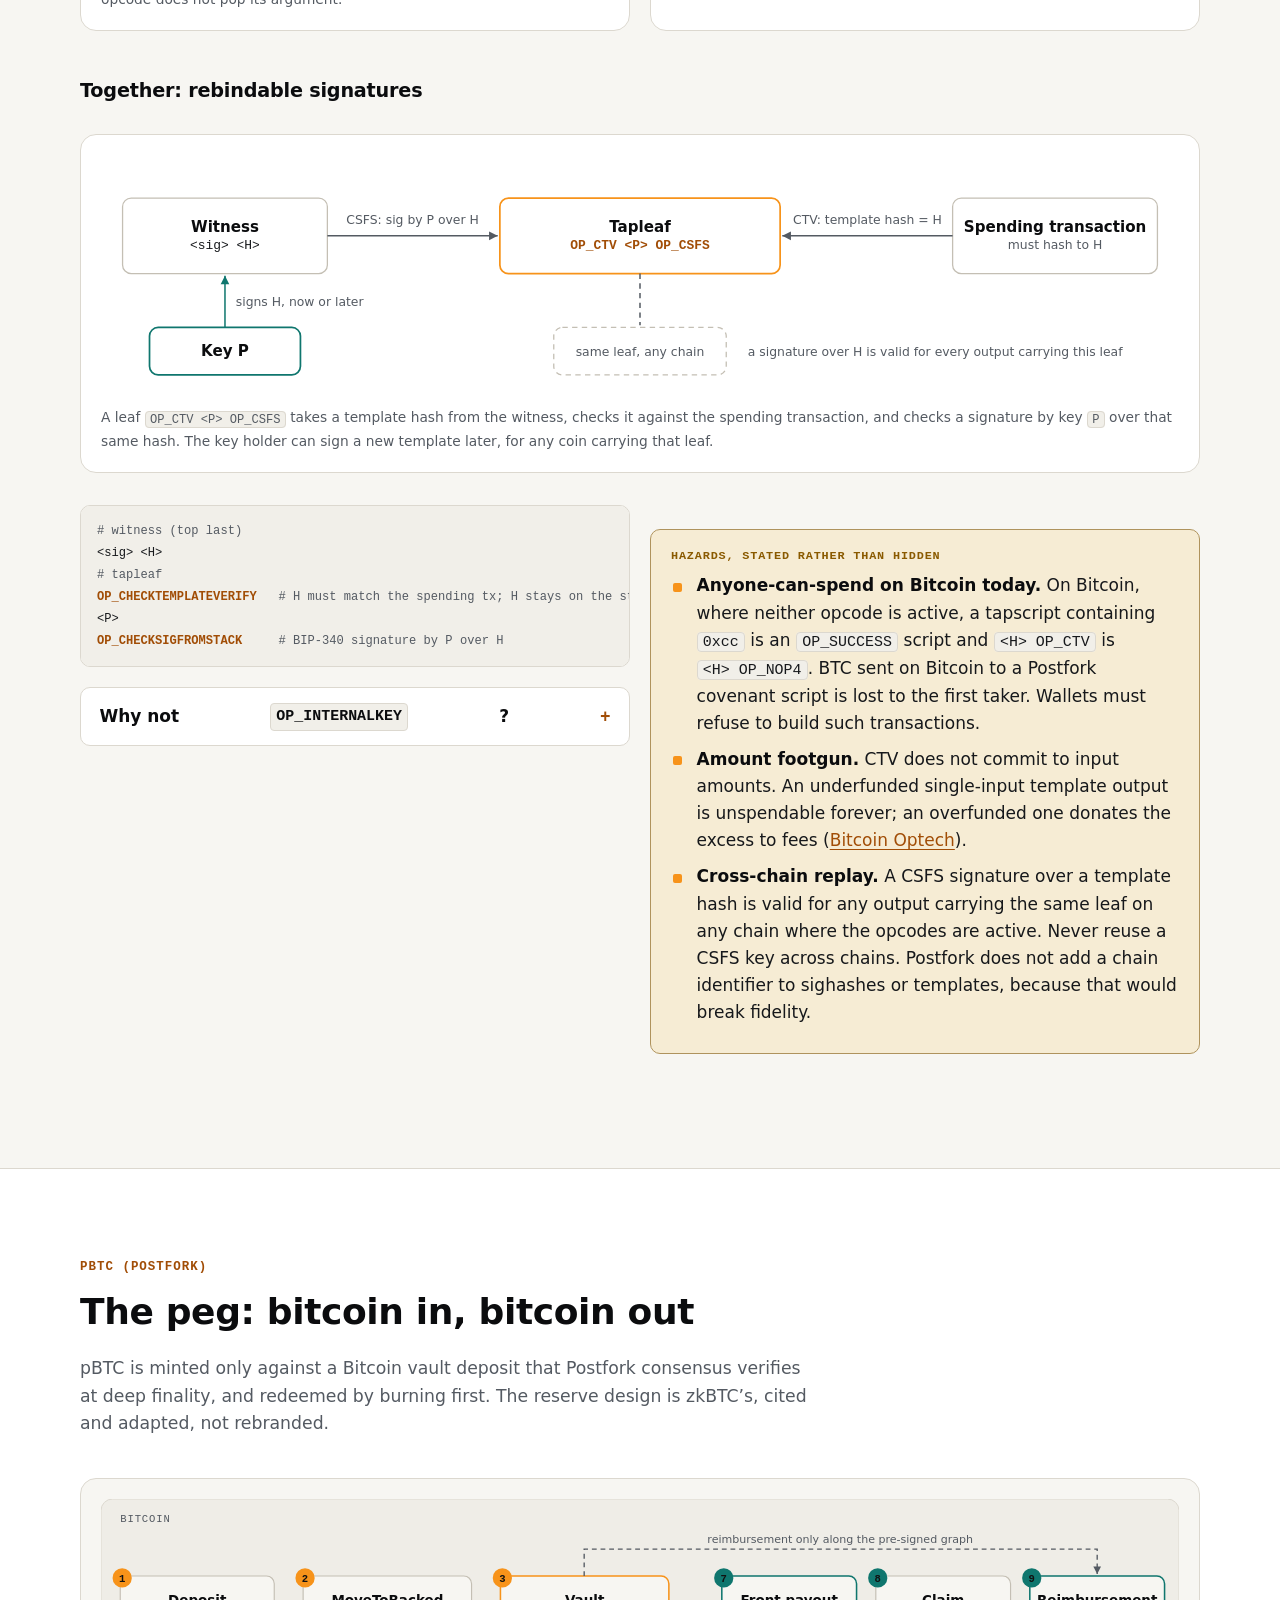
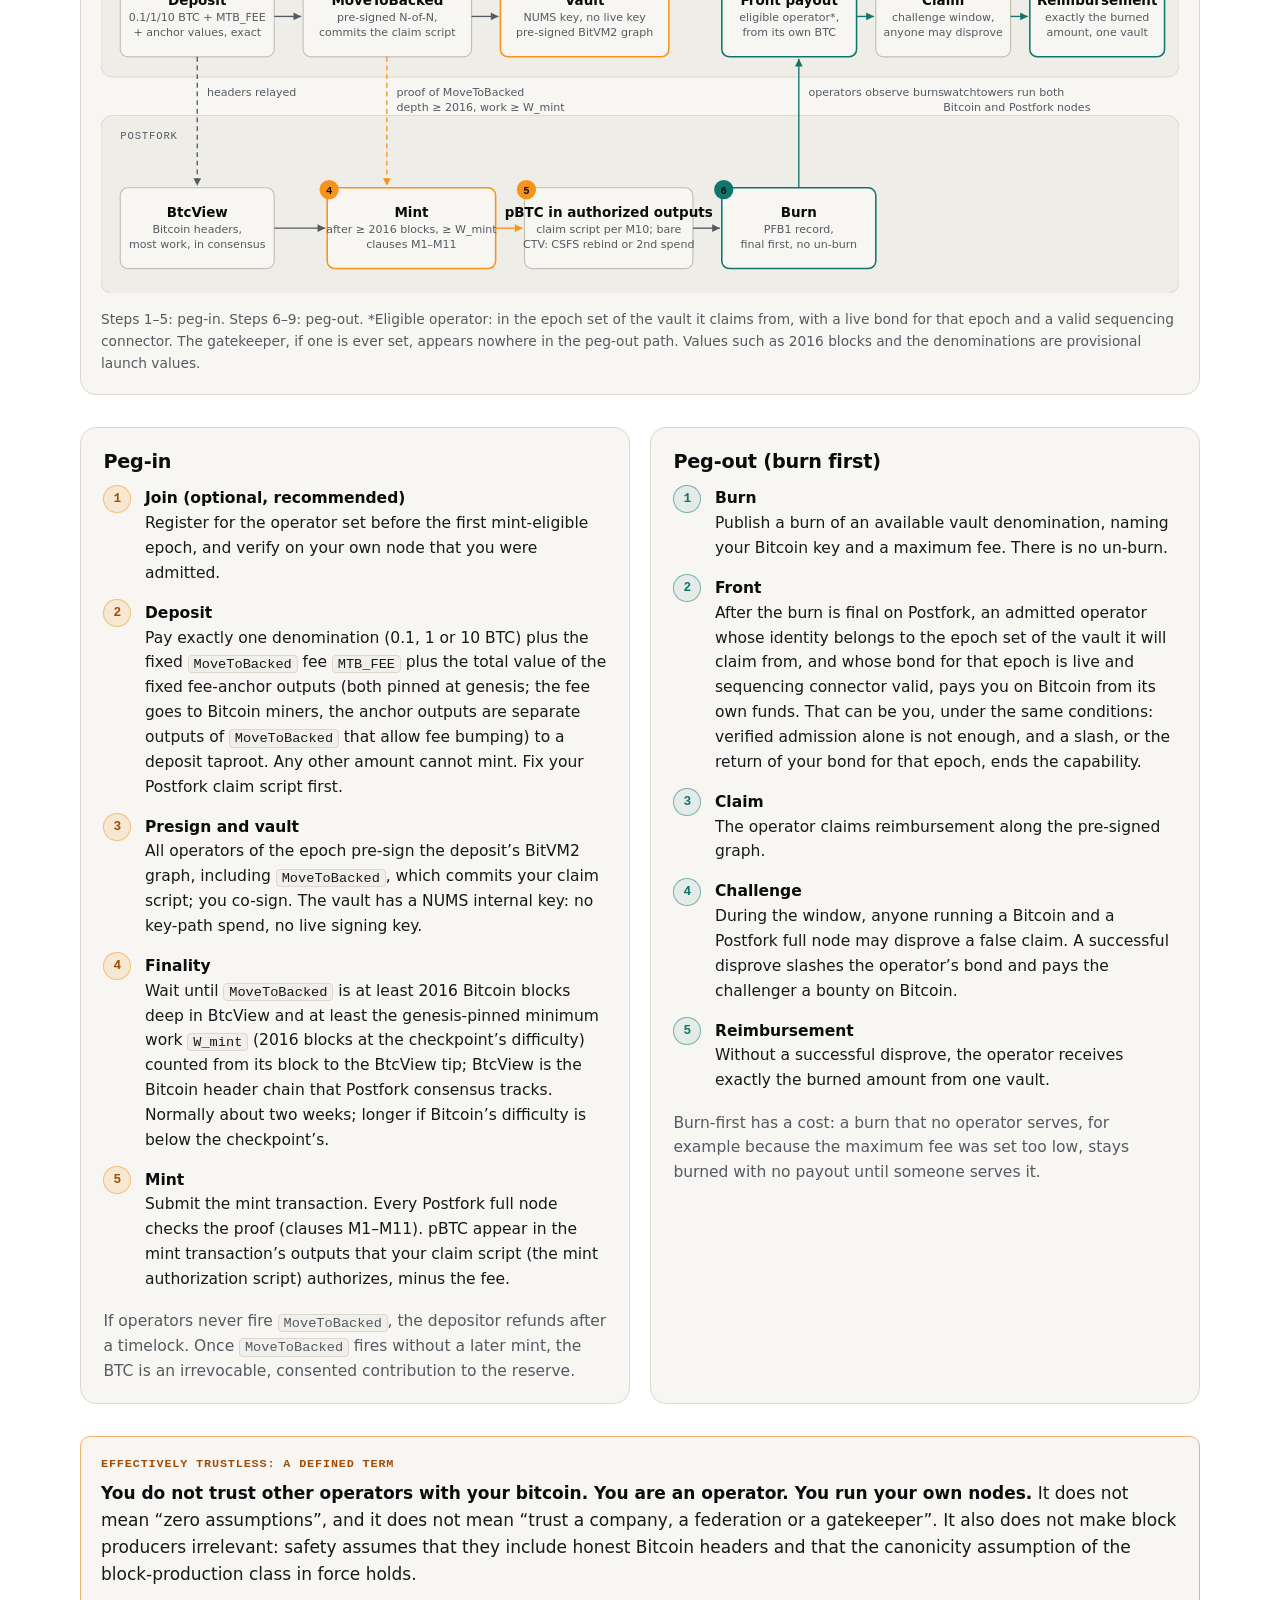
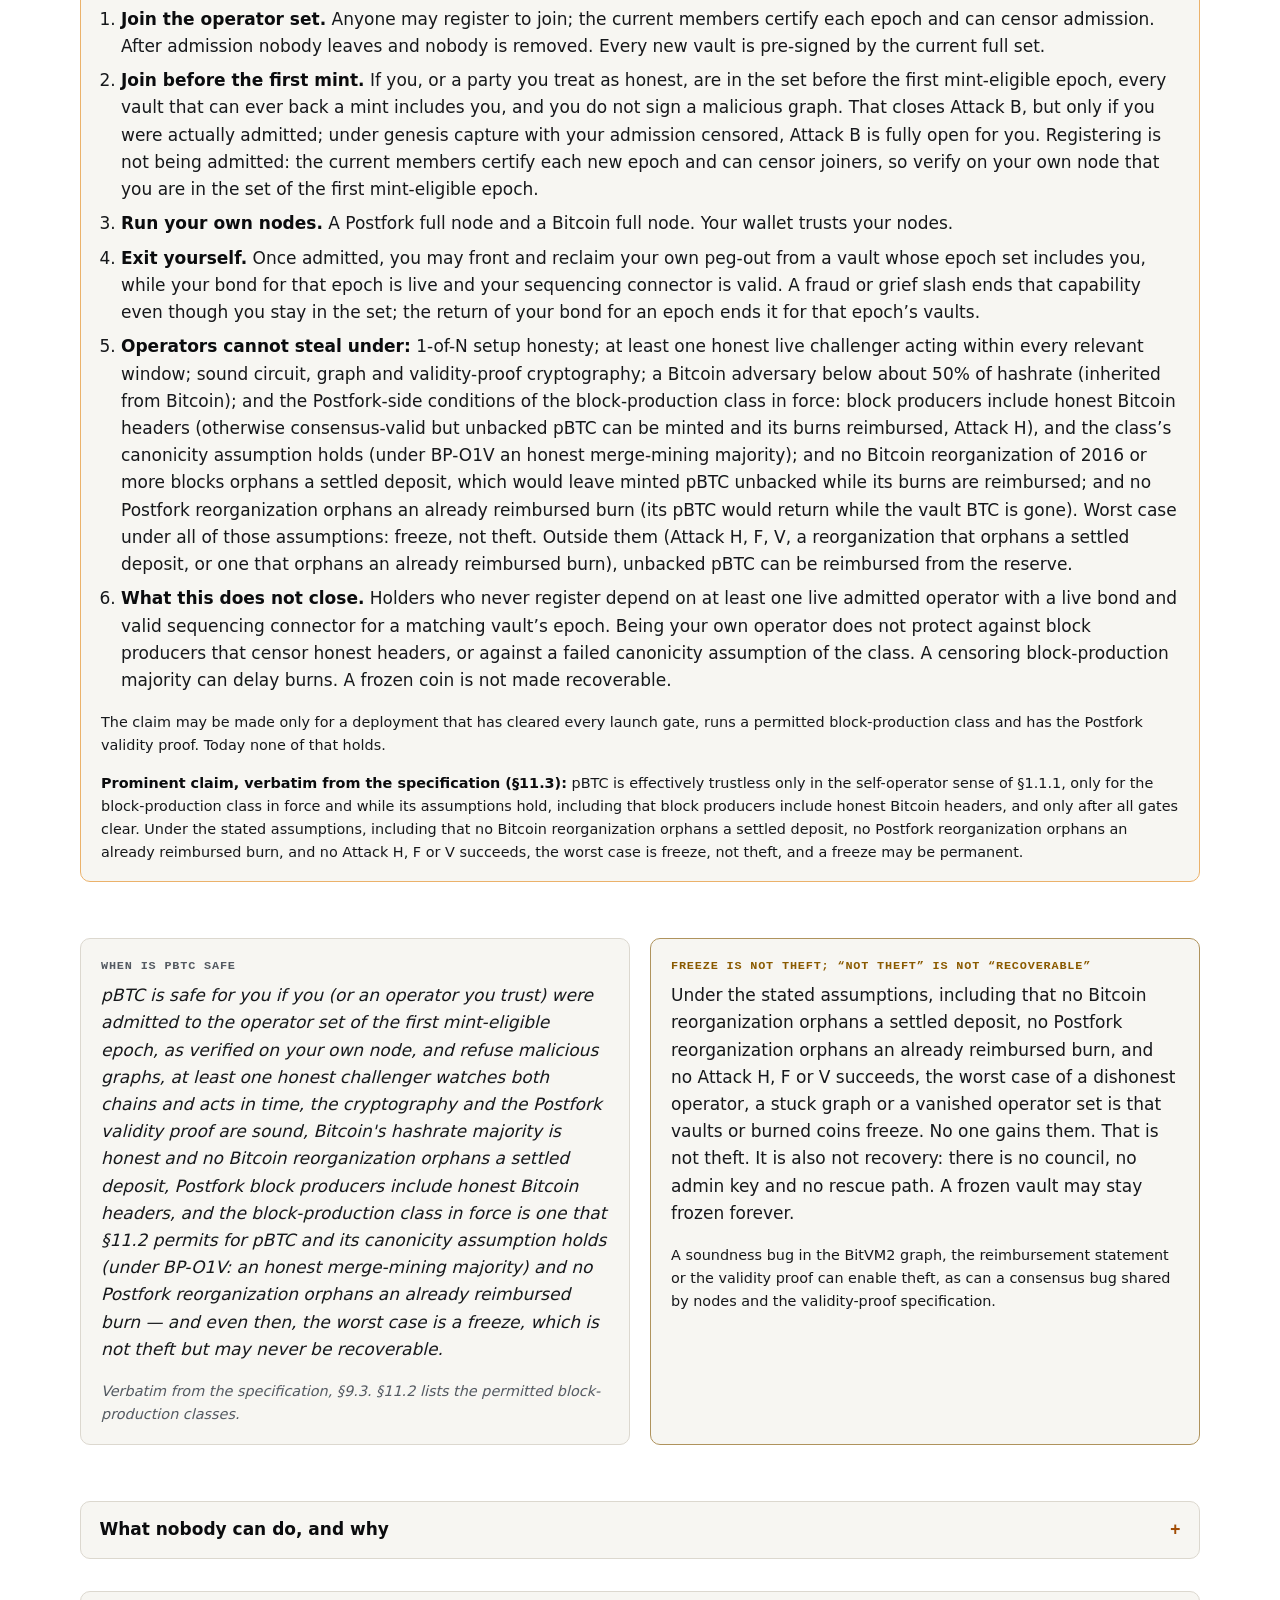
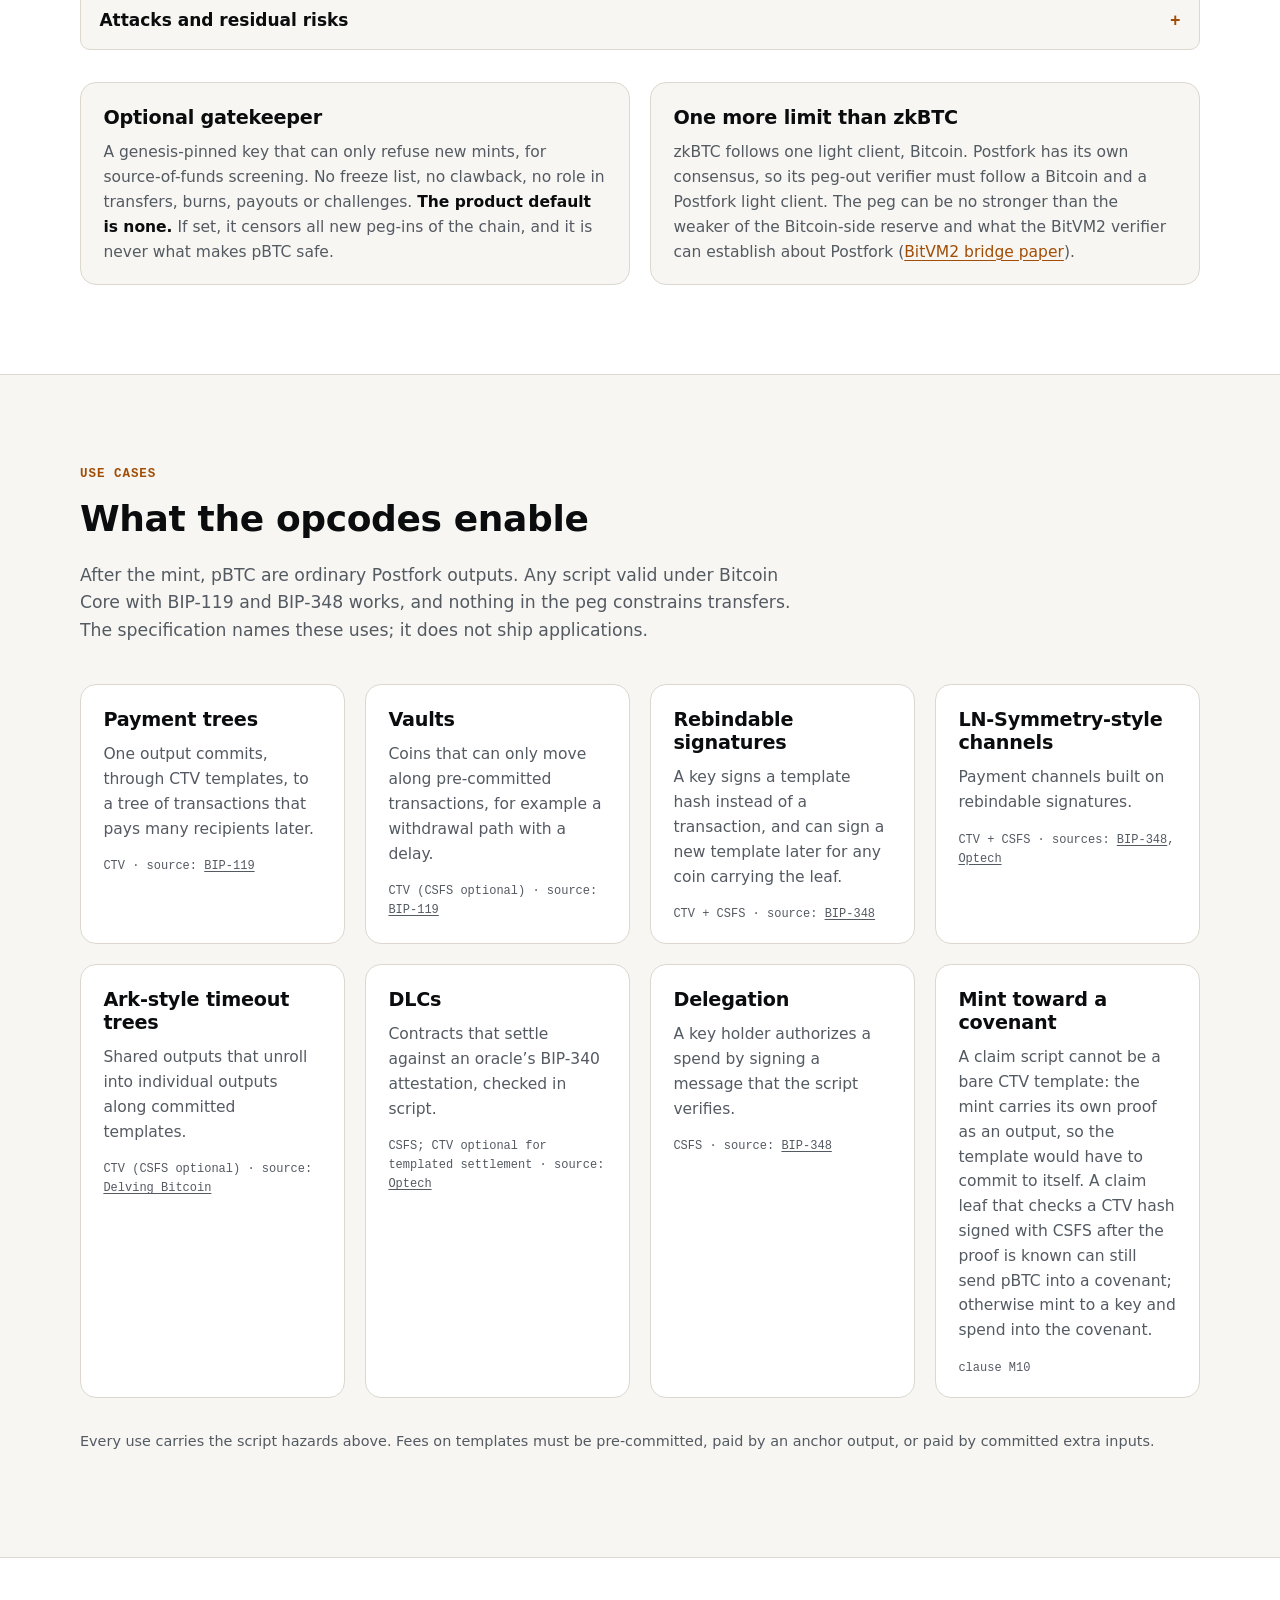
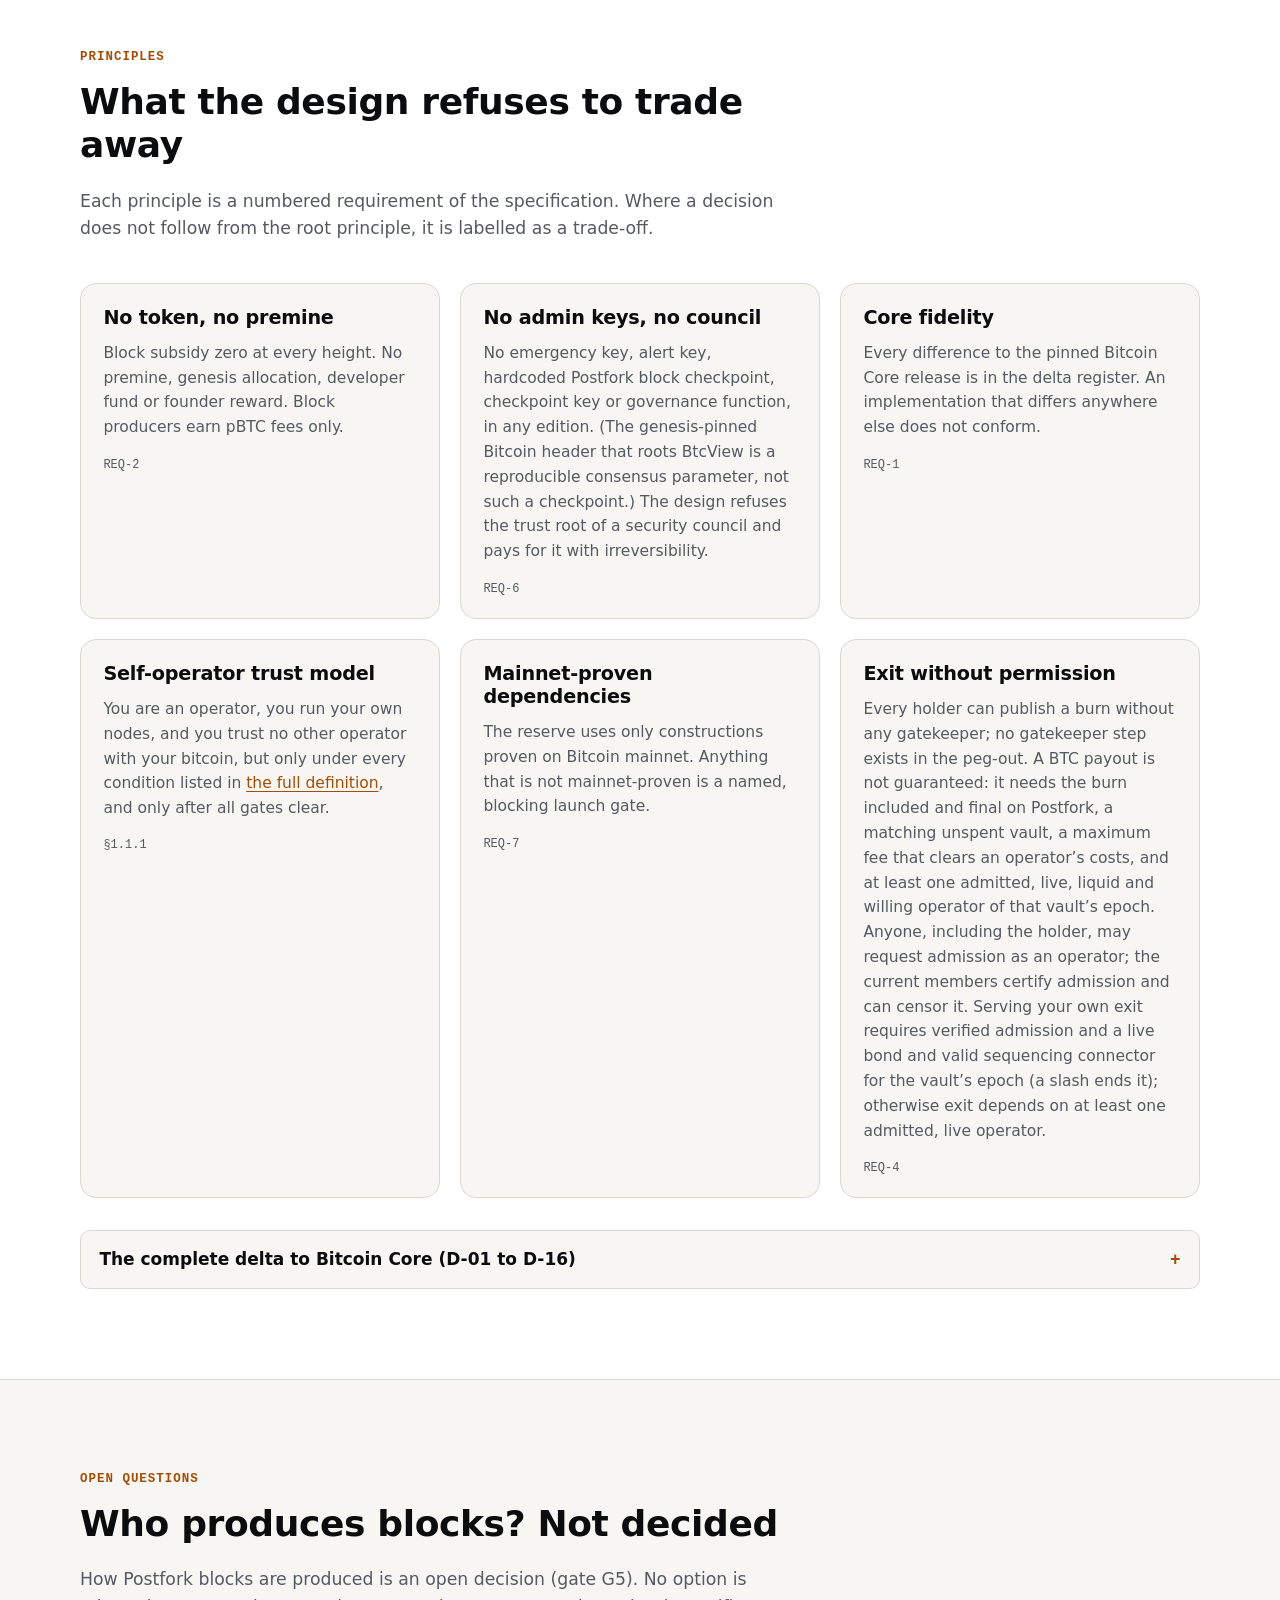
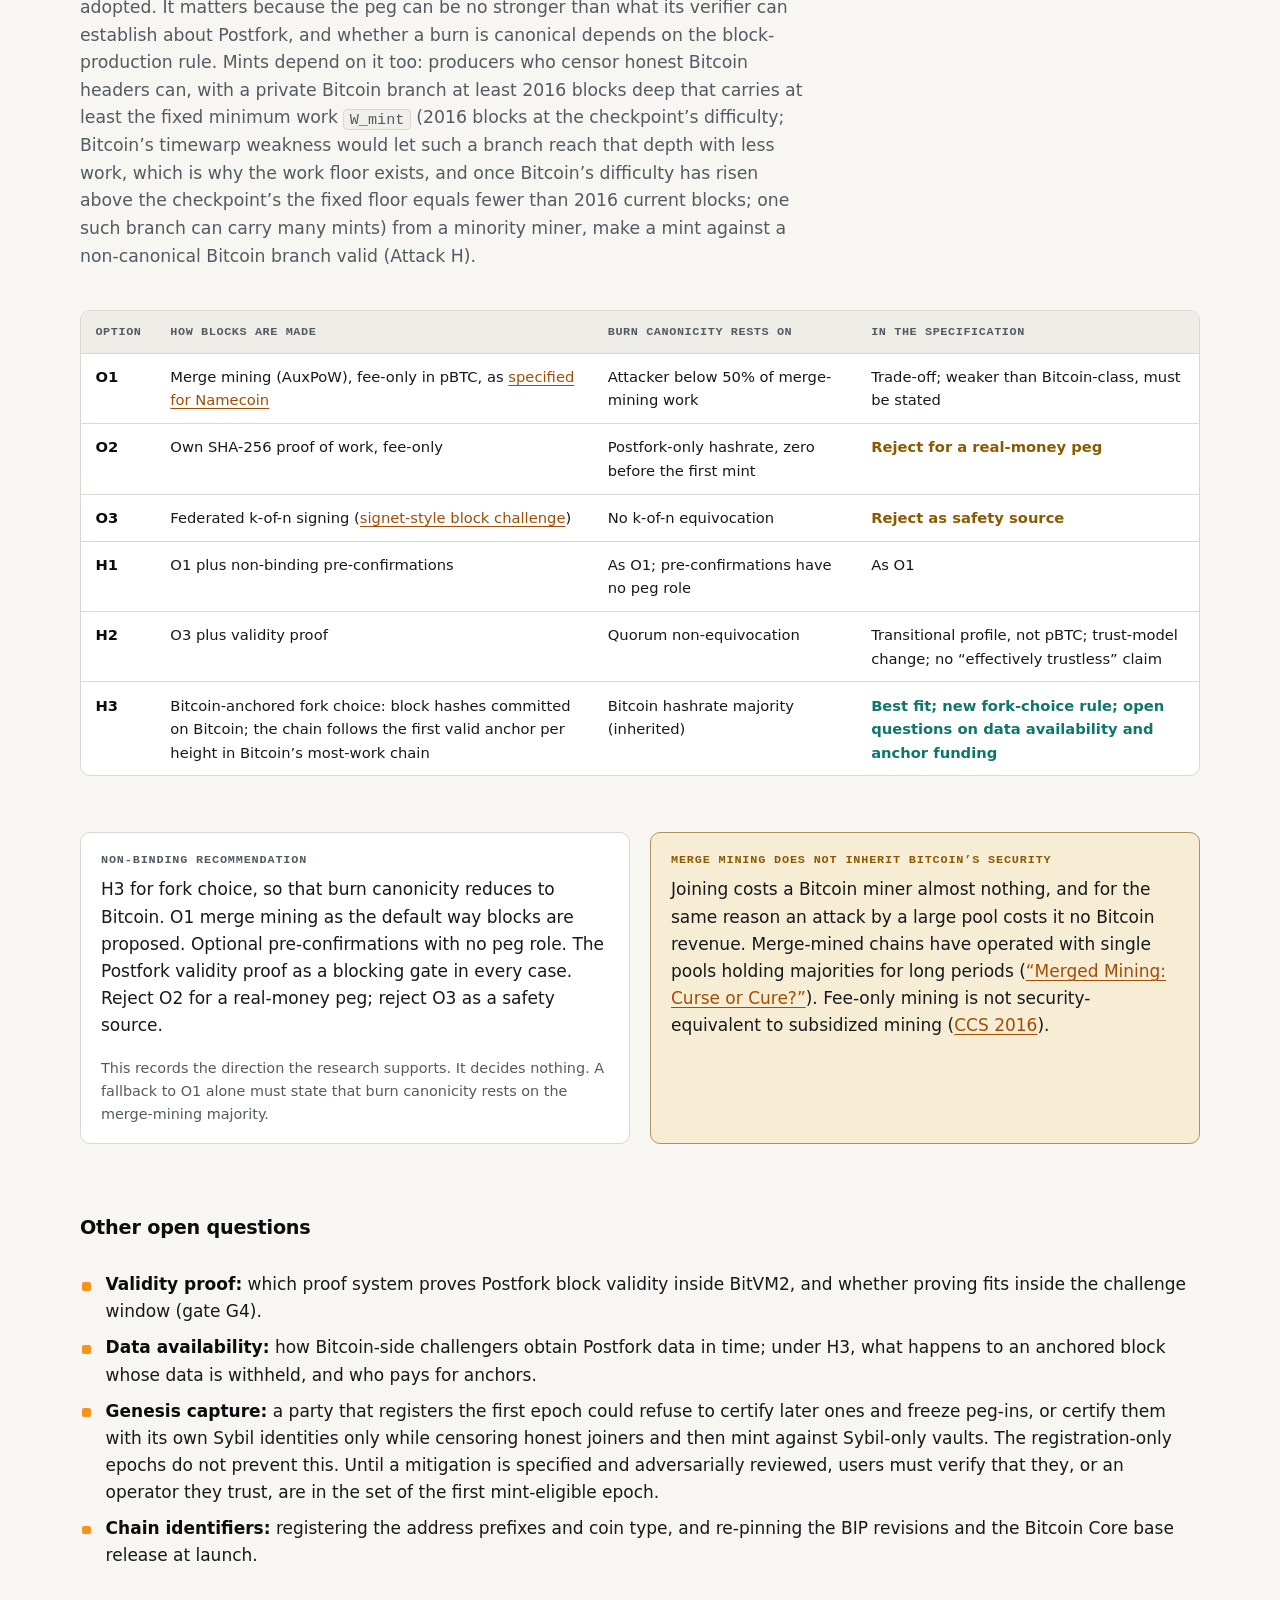
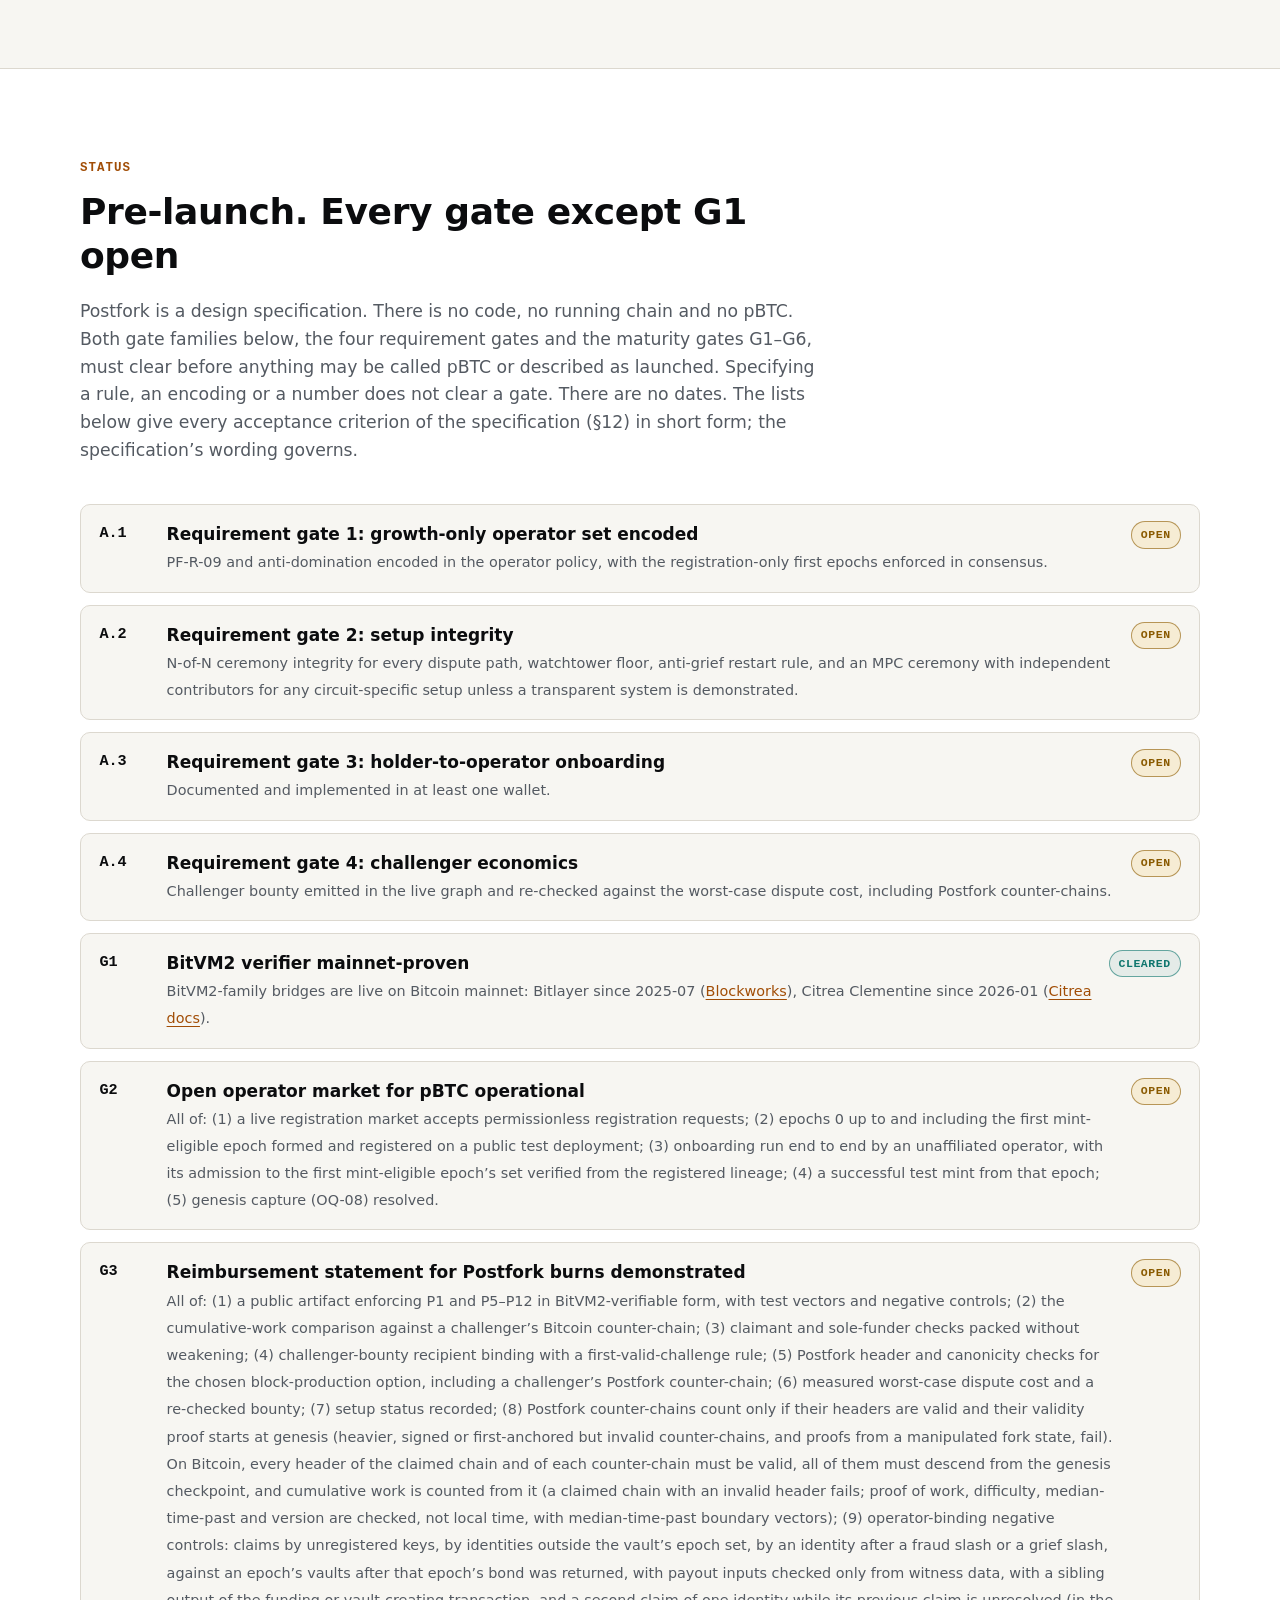
==== commit 9d029df8: "Address seventeenth review: G4 vectors, trust card, backing Align G4 with the spec's vectors, point " ====
--- a/index.html
+++ b/index.html
@@ -90,7 +90,7 @@
         <dt>Issuance</dt>
         <dd>Subsidy 0 · no premine<span class="note">fees are paid in pBTC</span></dd>
         <dt>Asset</dt>
-        <dd>pBTC (Postfork)<span class="note">1:1 claim on BTC held in a BitVM2 reserve</span></dd>
+        <dd>pBTC (Postfork)<span class="note">intended 1:1 backing by BTC in a BitVM2 reserve, under the stated assumptions; payout at most the burned amount minus the maximum fee, not guaranteed</span></dd>
         <dt>Mint finality</dt>
         <dd>≥ 2016 Bitcoin blocks and ≥ <code>W_mint</code> work<span class="note">normally about two weeks, longer if Bitcoin’s difficulty is below the checkpoint’s; provisional</span></dd>
         <dt>Admin keys</dt>
@@ -376,7 +376,7 @@
       <article class="card"><h3>No token, no premine</h3><p>Block subsidy zero at every height. No premine, genesis allocation, developer fund or founder reward. Block producers earn pBTC fees only.</p><p class="meta">REQ-2</p></article>
       <article class="card"><h3>No admin keys, no council</h3><p>No emergency key, alert key, hardcoded Postfork block checkpoint, checkpoint key or governance function, in any edition. (The genesis-pinned Bitcoin header that roots BtcView is a reproducible consensus parameter, not such a checkpoint.) The design refuses the trust root of a security council and pays for it with irreversibility.</p><p class="meta">REQ-6</p></article>
       <article class="card"><h3>Core fidelity</h3><p>Every difference to the pinned Bitcoin Core release is in the delta register. An implementation that differs anywhere else does not conform.</p><p class="meta">REQ-1</p></article>
-      <article class="card"><h3>Self-operator trust model</h3><p>You are an operator, you run your own nodes, and you trust no other operator with your bitcoin, but only under every condition listed in <a href="#trust">the defined term above</a>: verified admission, honest challengers, sound cryptography, block producers that include honest Bitcoin headers, the canonicity assumption of a permitted block-production class, no reorganization that orphans a settled deposit or a reimbursed burn, and all gates cleared.</p><p class="meta">§1.1.1</p></article>
+      <article class="card"><h3>Self-operator trust model</h3><p>You are an operator, you run your own nodes, and you trust no other operator with your bitcoin, but only under every condition listed in <a href="#trust">the full definition</a>, and only after all gates clear.</p><p class="meta">§1.1.1</p></article>
       <article class="card"><h3>Mainnet-proven dependencies</h3><p>The reserve uses only constructions proven on Bitcoin mainnet. Anything that is not mainnet-proven is a named, blocking launch gate.</p><p class="meta">REQ-7</p></article>
       <article class="card"><h3>Exit without permission</h3><p>Every holder can publish a burn without any gatekeeper; no gatekeeper step exists in the peg-out. A BTC payout is not guaranteed: it needs the burn included and final on Postfork, a matching unspent vault, a maximum fee that clears an operator’s costs, and at least one admitted, live, liquid and willing operator of that vault’s epoch. Anyone, including the holder, may request admission as an operator; the current members certify admission and can censor it. Serving your own exit requires verified admission and a live bond and valid sequencing connector for the vault’s epoch (a slash ends it); otherwise exit depends on at least one admitted, live operator.</p><p class="meta">REQ-4</p></article>
     </div>
@@ -386,7 +386,7 @@
       <div class="body">
         <div class="table-wrap">
           <table>
-            <caption>Explicitly unchanged: serialization, signature hashes, Taproot and Tapscript (except <code>0xcc</code>), block weight, sigops, UTXO model, timelocks, coinbase maturity, fee, RBF, package and TRUC policy, P2P, PSBT.</caption>
+            <caption>Explicitly unchanged: transaction serialization, block and header serialization apart from the open header extension (D-13), signature hashes, Taproot and Tapscript (except <code>0xcc</code>), block weight, sigops, UTXO model, timelocks, coinbase maturity, fee, RBF, package and TRUC policy, P2P, PSBT.</caption>
             <thead><tr><th scope="col">ID</th><th scope="col">Delta</th><th scope="col">Class</th></tr></thead>
             <tbody>
               <tr><th scope="row">D-01</th><td>Chain identity: genesis, message start, ports, address prefix (<code>pf</code>), Base58 prefixes, coin type</td><td>identity</td></tr>
@@ -469,8 +469,8 @@
       <li><span class="id">G1</span><span class="what"><strong>BitVM2 verifier mainnet-proven</strong><span>BitVM2-family bridges are live on Bitcoin mainnet: Bitlayer since 2025-07 (<a href="https://blockworks.com/news/bitvm-implementation-stage">Blockworks</a>), Citrea Clementine since 2026-01 (<a href="https://docs.citrea.xyz/essentials/introduction.md">Citrea docs</a>).</span></span><span class="badge cleared">Cleared</span></li>
       <li><span class="id">G2</span><span class="what"><strong>Open operator market for pBTC operational</strong><span>All of: (1) a live registration market accepts permissionless registration requests; (2) epochs 0 up to and including the first mint-eligible epoch formed and registered on a public test deployment; (3) onboarding run end to end by an unaffiliated operator, with its admission to the first mint-eligible epoch’s set verified from the registered lineage; (4) a successful test mint from that epoch; (5) genesis capture (OQ-08) resolved.</span></span><span class="badge open">Open</span></li>
       <li><span class="id">G3</span><span class="what"><strong>Reimbursement statement for Postfork burns demonstrated</strong><span>All of: (1) a public artifact enforcing P1 and P5–P12 in BitVM2-verifiable form, with test vectors and negative controls; (2) the cumulative-work comparison against a challenger’s Bitcoin counter-chain; (3) claimant and sole-funder checks packed without weakening; (4) challenger-bounty recipient binding with a first-valid-challenge rule; (5) Postfork header and canonicity checks for the chosen block-production option, including a challenger’s Postfork counter-chain; (6) measured worst-case dispute cost and a re-checked bounty; (7) setup status recorded; (8) Postfork counter-chains count only if their headers are valid and their validity proof starts at genesis (heavier, signed or first-anchored but invalid counter-chains, and proofs from a manipulated fork state, fail). On Bitcoin, every header of the claimed chain and of each counter-chain must be valid, all of them must descend from the genesis checkpoint, and cumulative work is counted from it (a claimed chain with an invalid header fails; proof of work, difficulty, median-time-past and version are checked, not local time, with median-time-past boundary vectors); (9) operator-binding negative controls: claims by unregistered keys, by identities outside the vault’s epoch set, by an identity after a fraud slash or a grief slash, against an epoch’s vaults after that epoch’s bond was returned, with payout inputs checked only from witness data, with a sibling output of the funding or vault-creating transaction, and a second claim of one identity while its previous claim is unresolved (in the same epoch and across epochs, or else the documented per-epoch residual of concurrent claims, covered by the watchtower floor, is stated) each fail or are disprovable.</span></span><span class="badge open">Open</span></li>
-      <li><span class="id">G4</span><span class="what"><strong>Postfork validity proof demonstrated inside BitVM2</strong><span>All of: (1) a public validity-proof artifact proving Postfork block validation from genesis (Bitcoin Core rules, BIP-119, BIP-348 and the peg rules); (2) the peg rules implemented in the proof specification independently of the node code, with differential tests; (3) negative controls that must fail: unbacked mint, double mint, invalid CTV spend, invalid CSFS signature, malformed burn, invalid relayed header, decoy coinbase witness commitment, a mint on a timewarped branch below <code>W_mint</code>, a deposit that is not exactly denomination plus <code>MTB_FEE</code> plus anchors (or a <code>MoveToBacked</code> with other fee outputs), a <code>MoveToBacked</code> that spends a non-Taproot output or an unknown witness-program output while carrying Taproot-shaped witness data, one that spends a Taproot output whose key does not commit to exactly the deposit and refund leaves, and a mint on a proof-of-work-valid branch with valid Merkle and witness commitments whose <code>MoveToBacked</code> spends a nonexistent prevout or carries an invalid operator, depositor or gatekeeper signature, a required signature with <code>SIGHASH_NONE</code>, <code>SIGHASH_SINGLE</code> or <code>ANYONECANPAY</code>, and a second valid <code>MoveToBacked</code> for the same deposit (only the first mints); (3a) time-rule vectors: a block more than two hours ahead of a verifier’s clock but valid by median-time-past is valid for the proof, one that violates median-time-past is not; (4) proving cost and latency fit inside the challenge window; (5) verification inside the BitVM2 graph demonstrated; (6) setup status recorded.</span></span><span class="badge open">Open</span></li>
-      <li><span class="id">G5</span><span class="what"><strong>Block-production decision closed</strong><span>All of: (1) the option fully specified, with header and canonicity checks that use chain data only (header format, fork choice, difficulty or challenge, interval, burn depth, exact header and canonicity statements); (2) adversarial review completed; (3) burn depth pinned; (4) bootstrap plan stated; (5) block-production residuals updated, with a late-orphaning boundary vector (a burn accepted at exactly the burn depth, reimbursed, then orphaned by a Postfork reorganization) and its backing deficit documented; (6) for H3: data-availability rule and anchor funding specified.</span></span><span class="badge open">Open decision</span></li>
+      <li><span class="id">G4</span><span class="what"><strong>Postfork validity proof demonstrated inside BitVM2</strong><span>All of: (1) a public validity-proof artifact proving Postfork block validation from genesis (Bitcoin Core rules, BIP-119, BIP-348 and the peg rules); (2) the peg rules implemented in the proof specification independently of the node code, with differential tests; (3) negative controls that must fail: unbacked mint, double mint, invalid CTV spend, invalid CSFS signature, malformed burn, invalid relayed header, decoy coinbase witness commitment, a mint on a timewarped branch below <code>W_mint</code>, a deposit that is not exactly denomination plus <code>MTB_FEE</code> plus anchors (or a <code>MoveToBacked</code> with other fee outputs), a <code>MoveToBacked</code> that spends a non-Taproot output or an unknown witness-program output while carrying Taproot-shaped witness data, one that spends a Taproot output whose key does not commit to exactly the deposit and refund leaves, and a mint on a proof-of-work-valid branch with valid Merkle and witness commitments whose <code>MoveToBacked</code> spends a nonexistent prevout with an invalid N-of-N signature, or carries an invalid depositor or gatekeeper signature, or any required signature with <code>SIGHASH_NONE</code>, <code>SIGHASH_SINGLE</code> or <code>ANYONECANPAY</code>; and, separately, two fully valid <code>MoveToBacked</code> transactions for the same deposit outpoint with different vault outpoints, of which only the first mints, across blocks and within one block; (3a) time-rule vectors: a block more than two hours ahead of a verifier’s clock but valid by median-time-past is valid for the proof, one that violates median-time-past is not; (4) proving cost and latency fit inside the challenge window; (5) verification inside the BitVM2 graph demonstrated; (6) setup status recorded.</span></span><span class="badge open">Open</span></li>
+      <li><span class="id">G5</span><span class="what"><strong>Block-production decision closed</strong><span>All of: (1) the option fully specified, with header and canonicity checks that use chain data only (header format, fork choice, difficulty or challenge, interval, burn depth, exact header and canonicity statements); (2) adversarial review completed; (3) burn depth pinned; (4) bootstrap plan stated; (5) block-production residuals updated, with a late-orphaning boundary vector (a burn accepted at exactly the burn depth, reimbursed, then orphaned by a Postfork reorganization) and its backing deficit documented; (6) for H3: data-availability rule and anchor funding specified; (7) the concrete block and header serialization of the chosen option, including its effect on P2P messages and compact blocks, fixed in the specification.</span></span><span class="badge open">Open decision</span></li>
       <li><span class="id">G6</span><span class="what"><strong>Consensus conformance and launch pins frozen</strong><span>All of: (1) consensus conformance passed (BIP-119 and BIP-348 test vectors, Bitcoin Core test suite, differential tests); (2) every provisional value frozen; (3) NUMS key, vault template, deposit-leaf template and genesis bytes pinned; (4) chain identity values registered or checked; (5) checkpoint values and <code>W_mint</code>, including the recency rule, reproduced from at least two independent mainnet nodes, with negative vectors (failing proof of work, target too high, wrong chainwork, non-boundary height, stale lighter checkpoint); (6) epoch-parameter encoding vectors, including too many denominations against the committed maximum, plus mint vectors for the denomination and refund-leaf checks; (7) epoch-lineage vectors: stale schedule, bundled epoch anchors, a second self-signed first epoch that must not freeze minting, and a conflicting later certificate that does; (8) peg-constants vectors (a different fee, anchor set or bound changes the genesis); (9) delayed launch: Bitcoin reaching the schedule start before the first Postfork block forces a re-pin; (10) reorganization boundary: a deposit accepted at exactly 2016 blocks and then orphaned by a 2016-block reorganization leaves the mint settled, and node safety mode reports it; (11) checkpoint loss: a simulated Bitcoin reorganization that discards the genesis checkpoint makes node safety mode stop treating mints as final and report the required restart; (12) peg-record serialization vectors: every record type parses one canonical way, and non-minimal lengths, oversized Merkle branches, wrong indices, trailing or missing bytes make the transaction invalid.</span></span><span class="badge open">Open</span></li>
     </ol>
     <p class="small muted">Any BTC-backed asset on a Postfork-rules chain that does not meet the full specification, such as a custodial or federated bridge, a deployment without the validity proof, or a test deployment, must use a different name and must not promise migration into pBTC. Test deployments may use “tpBTC (Postfork test)” for valueless test coins only.</p>
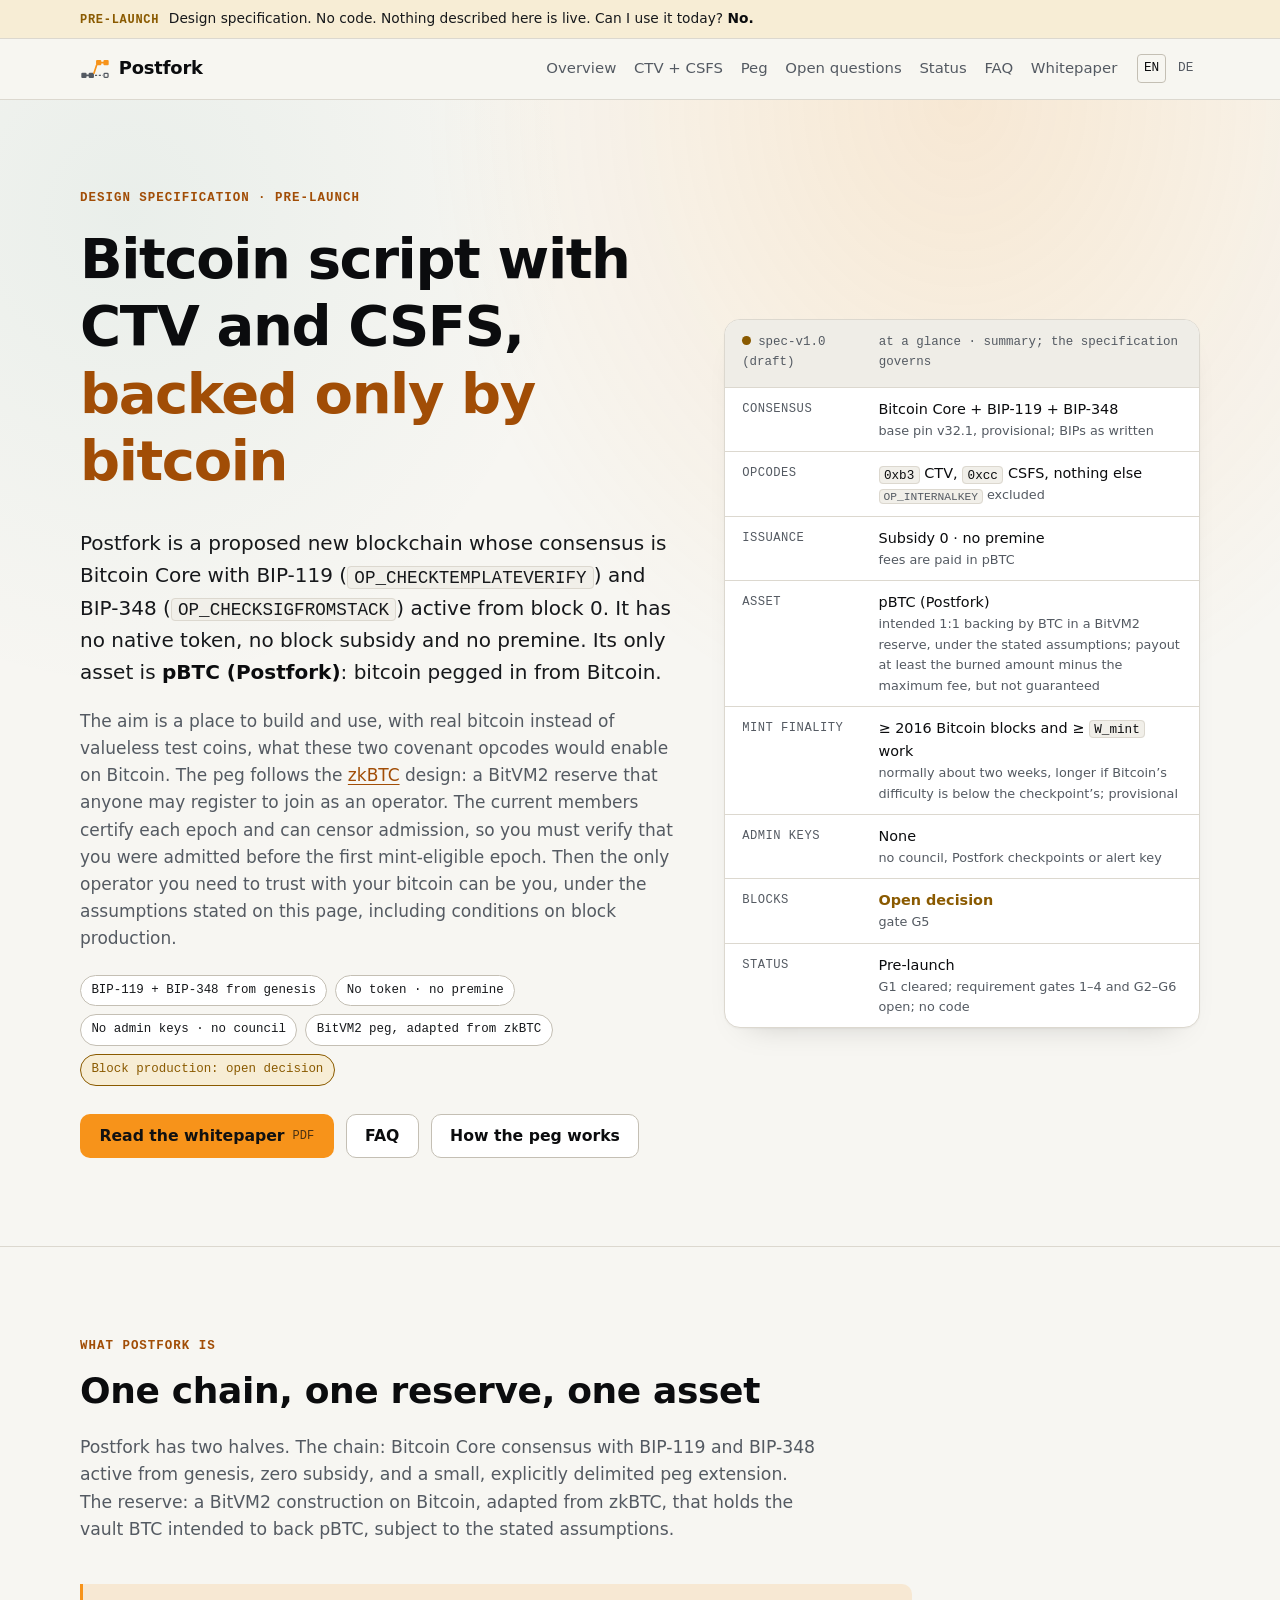
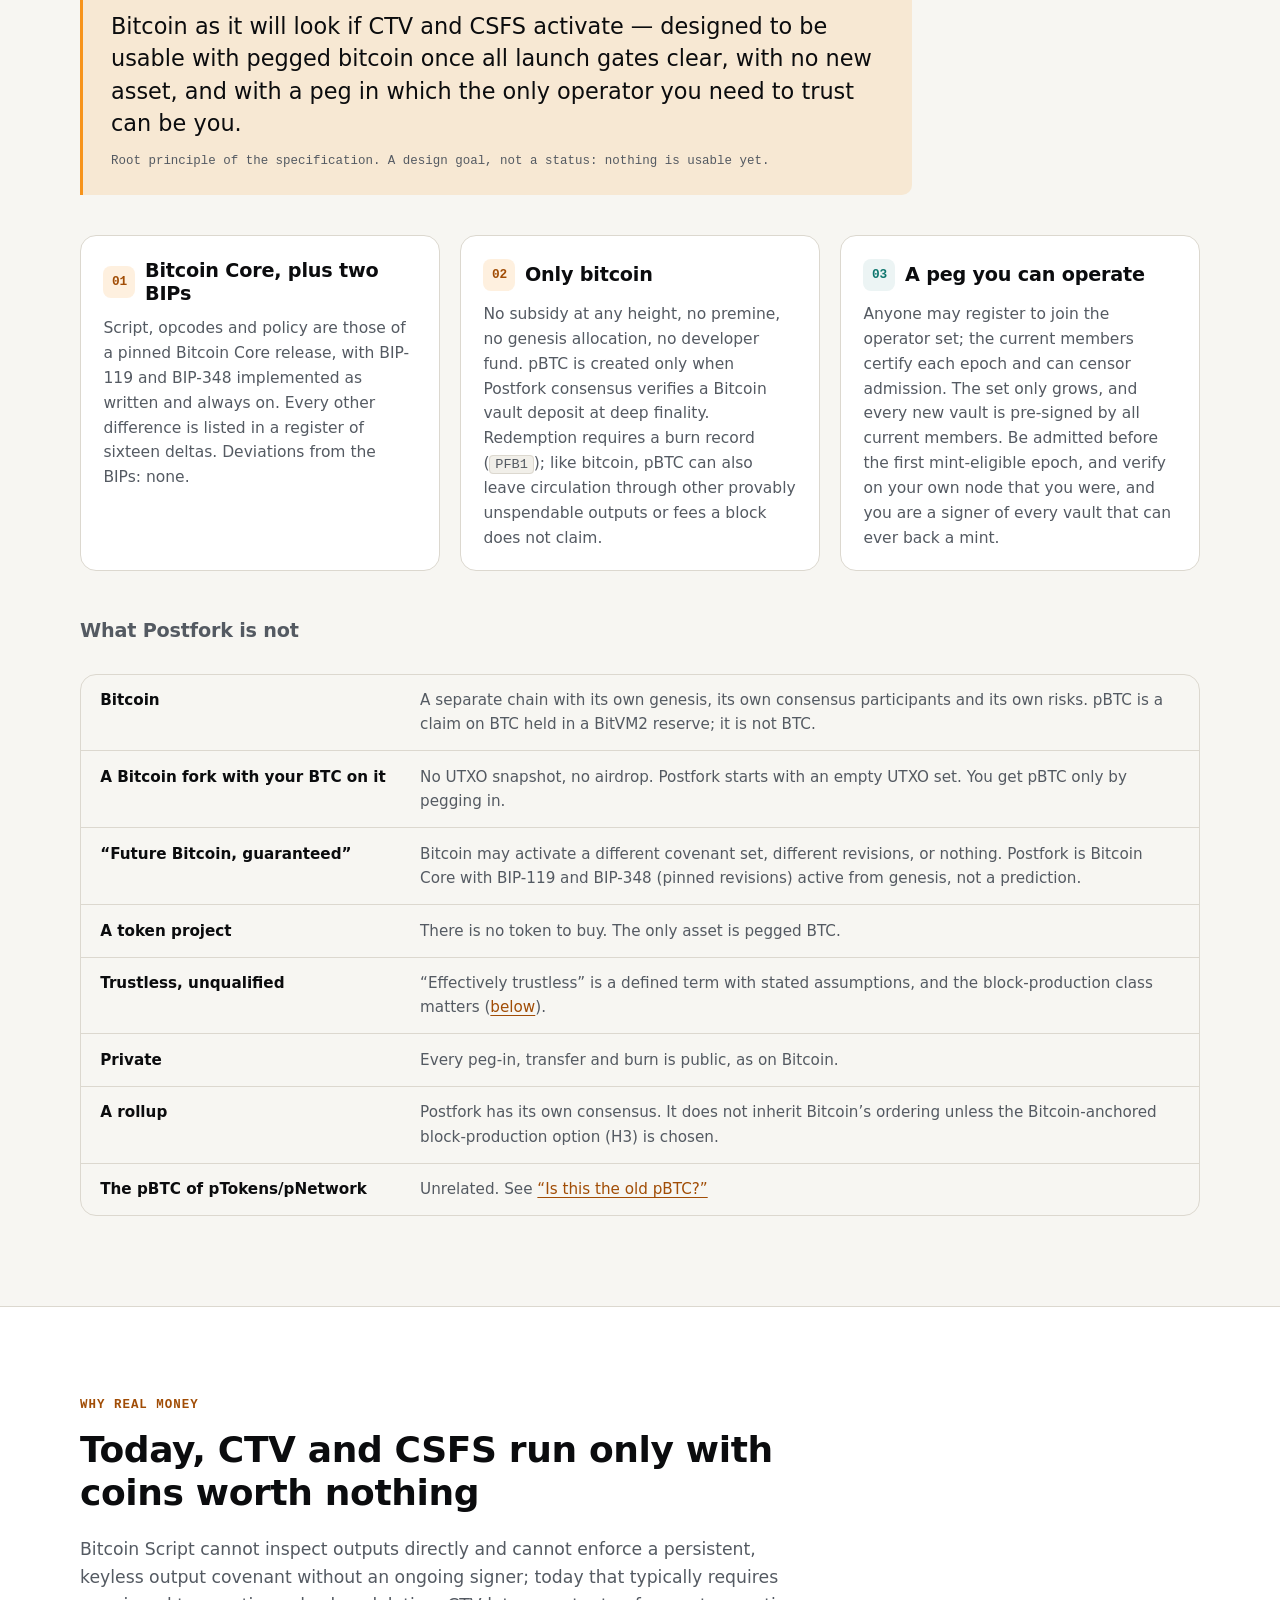
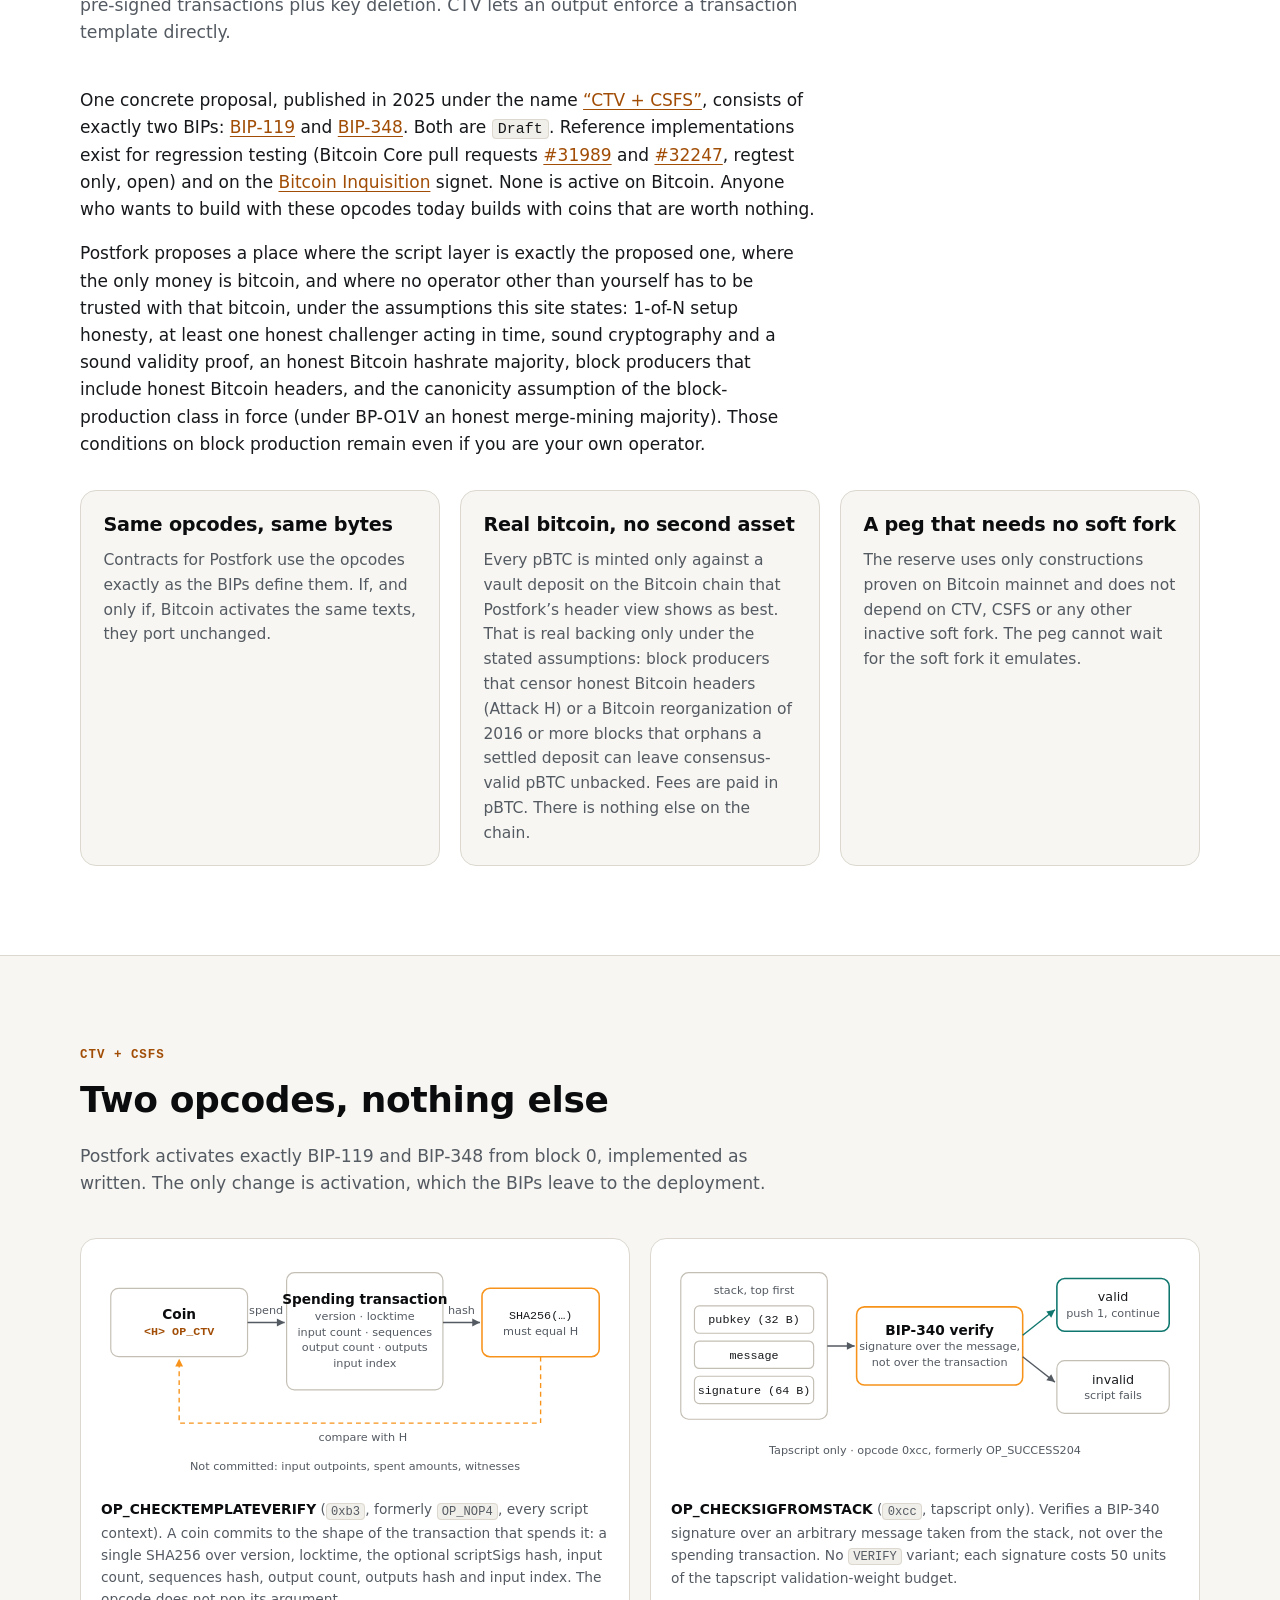
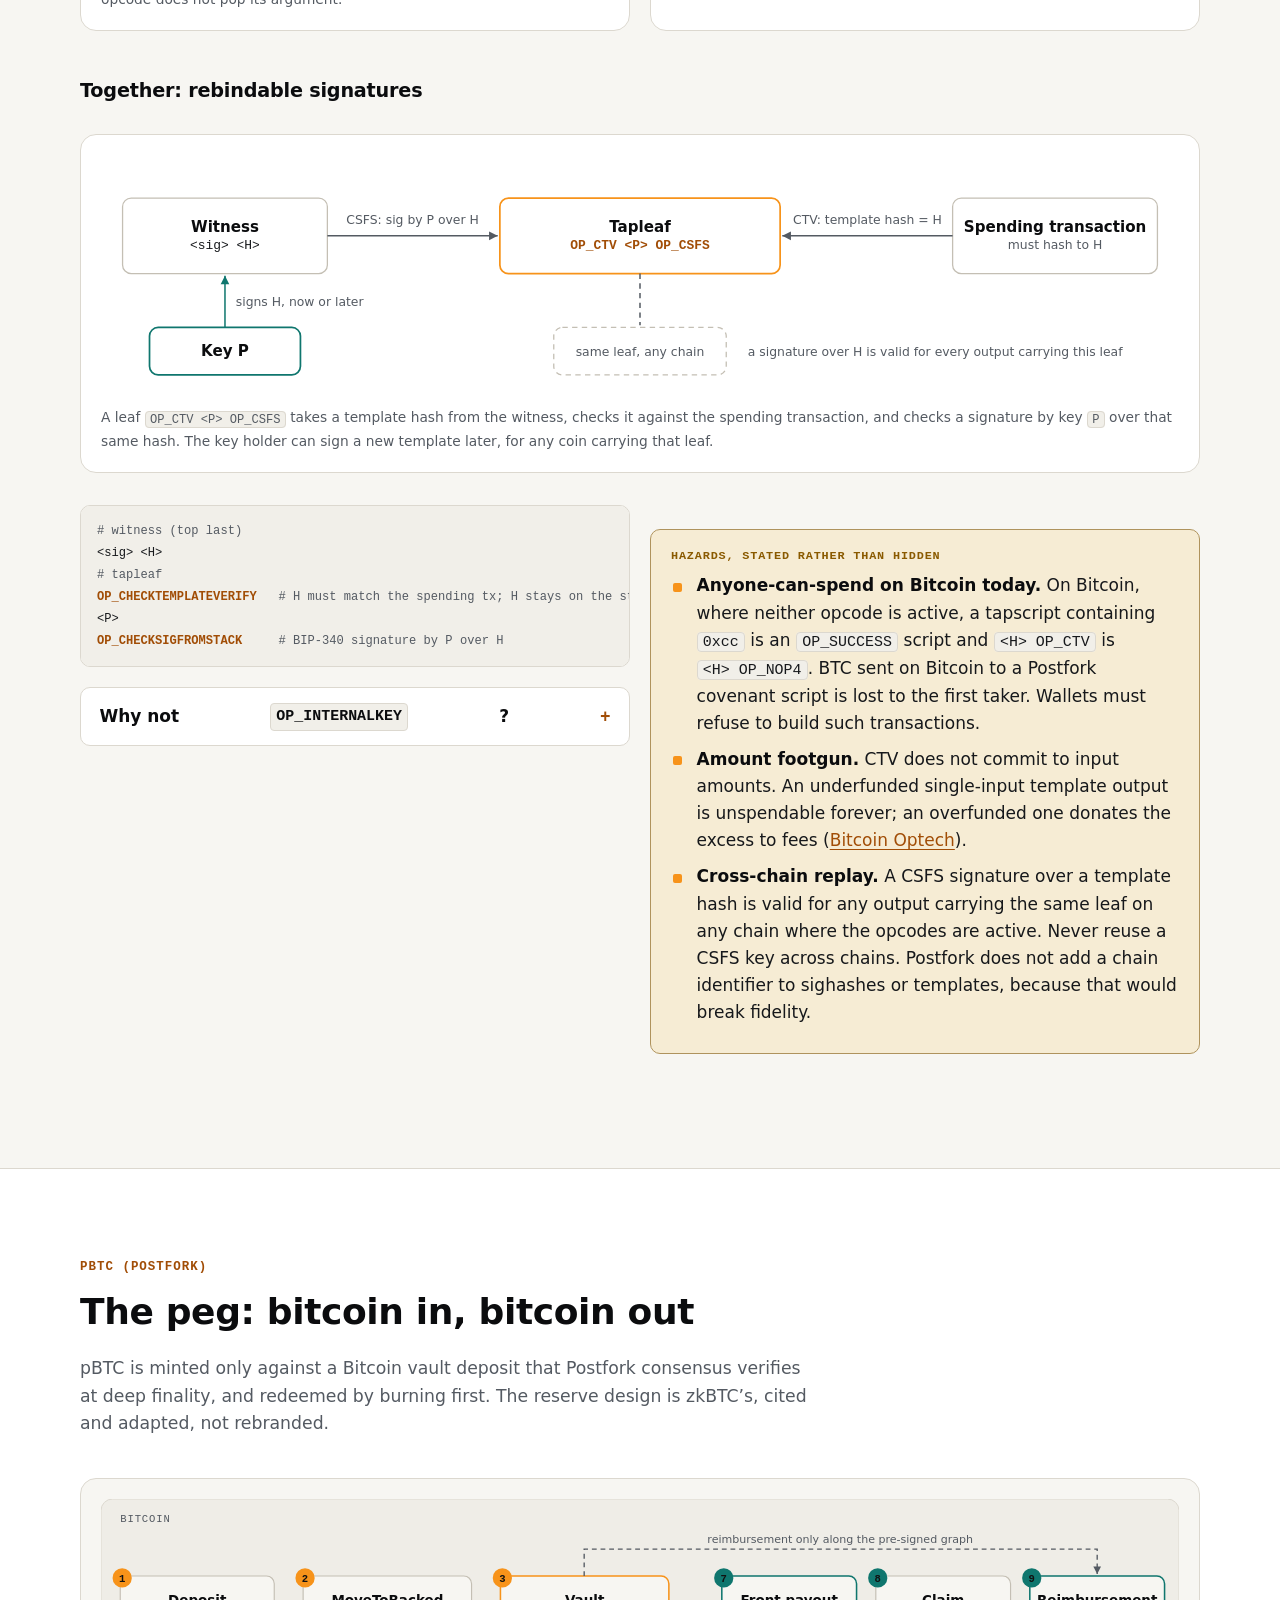
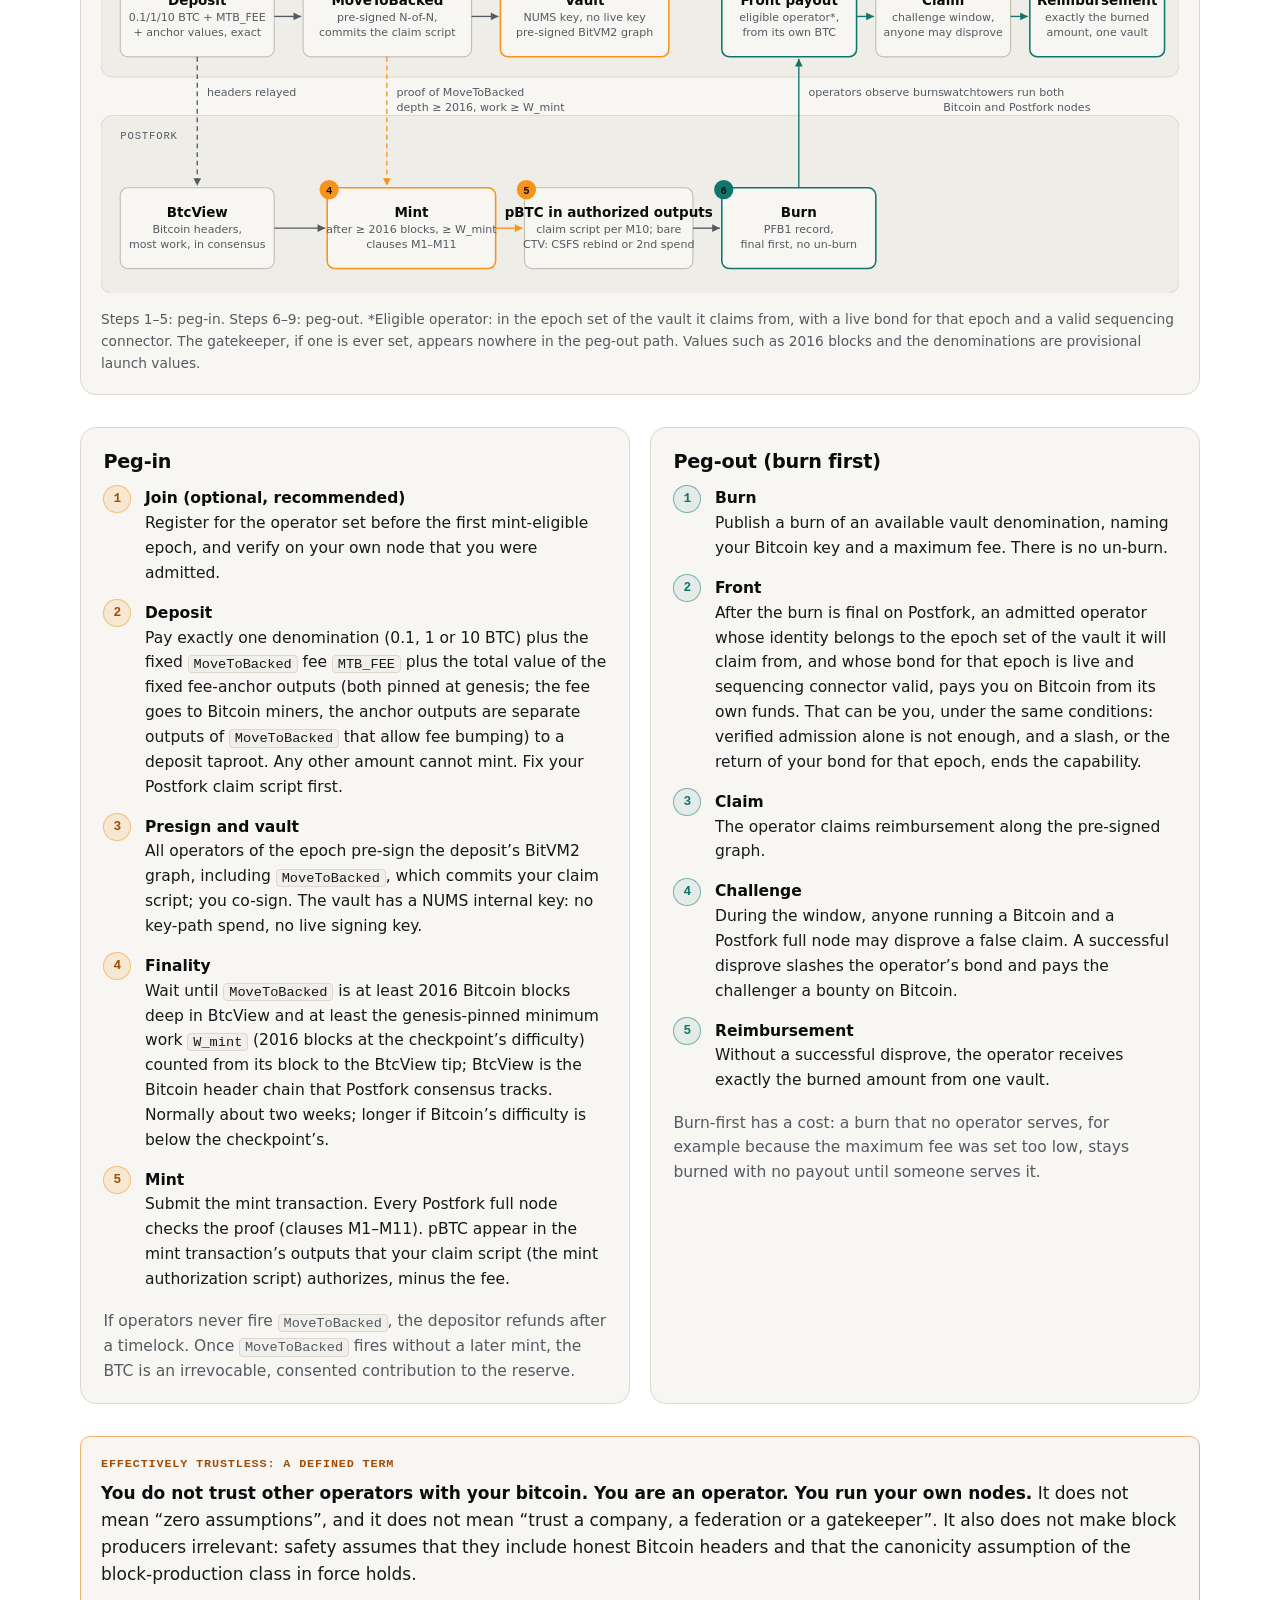
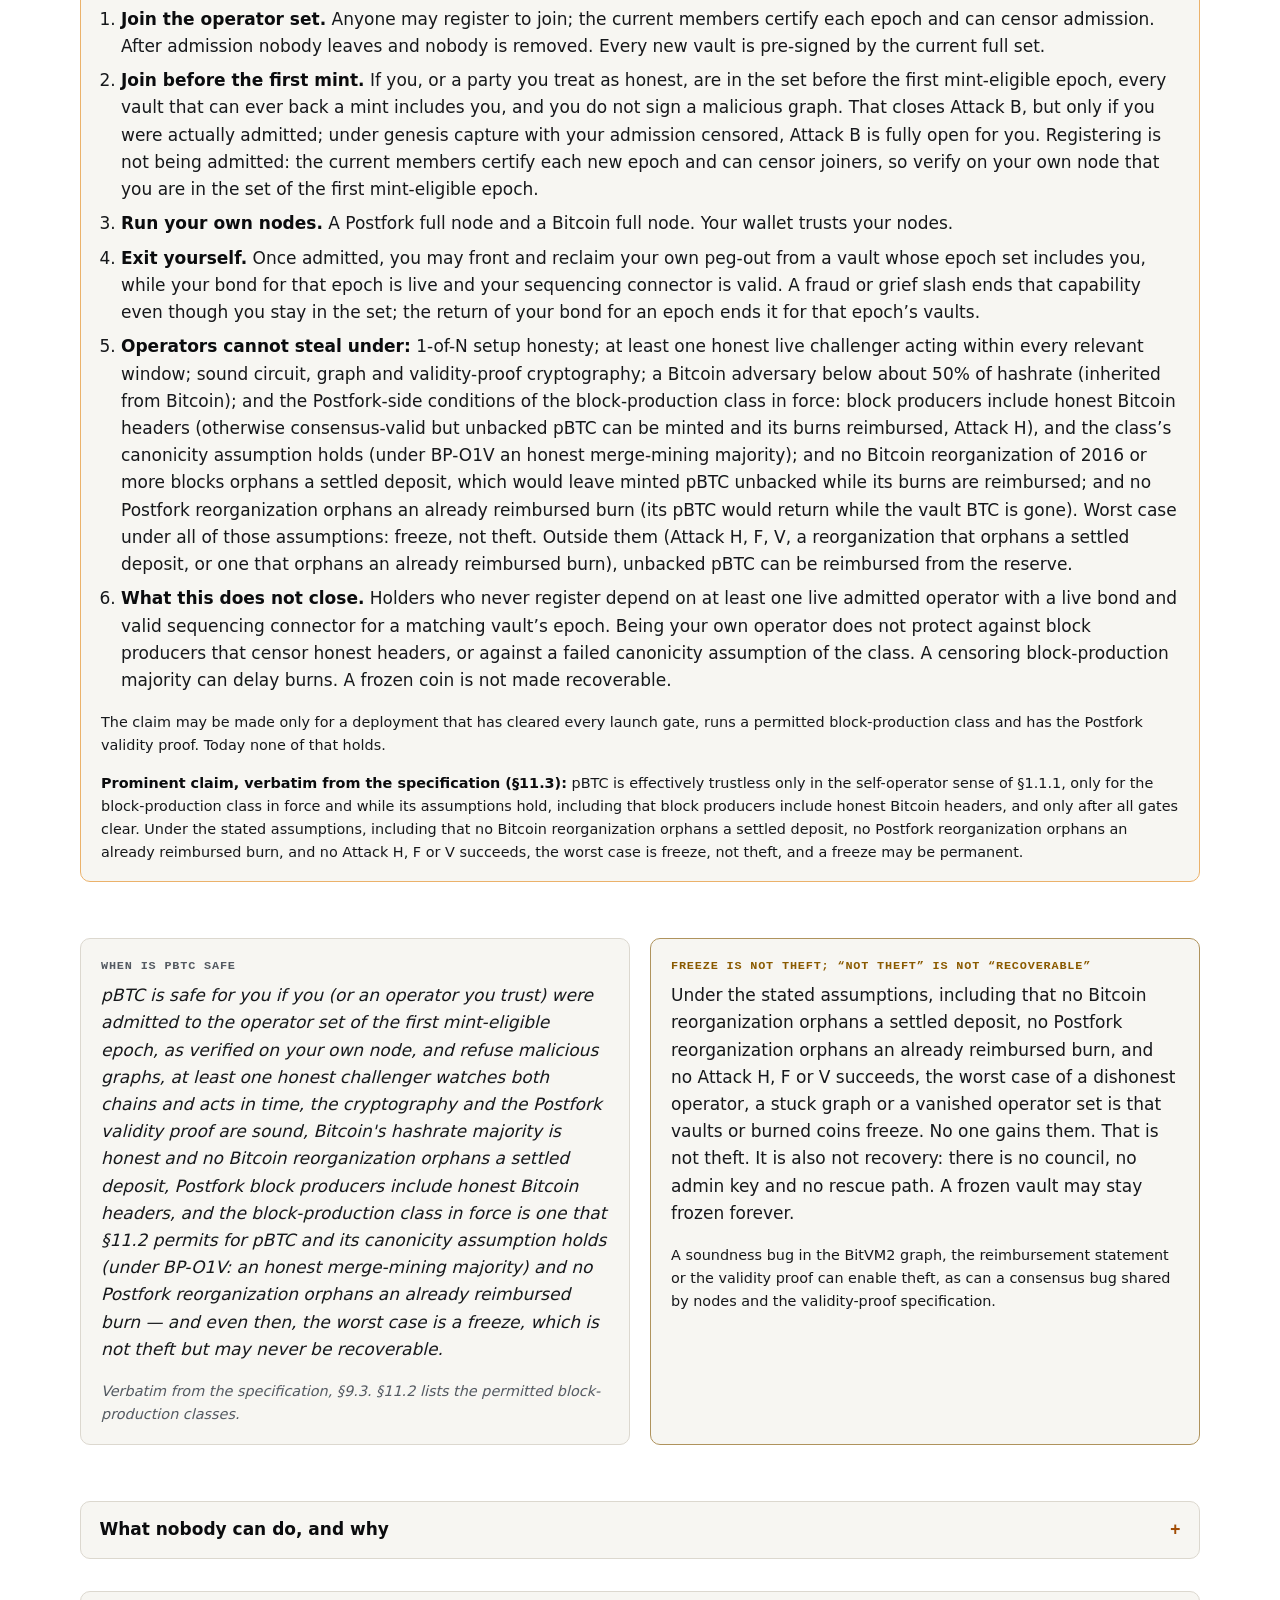
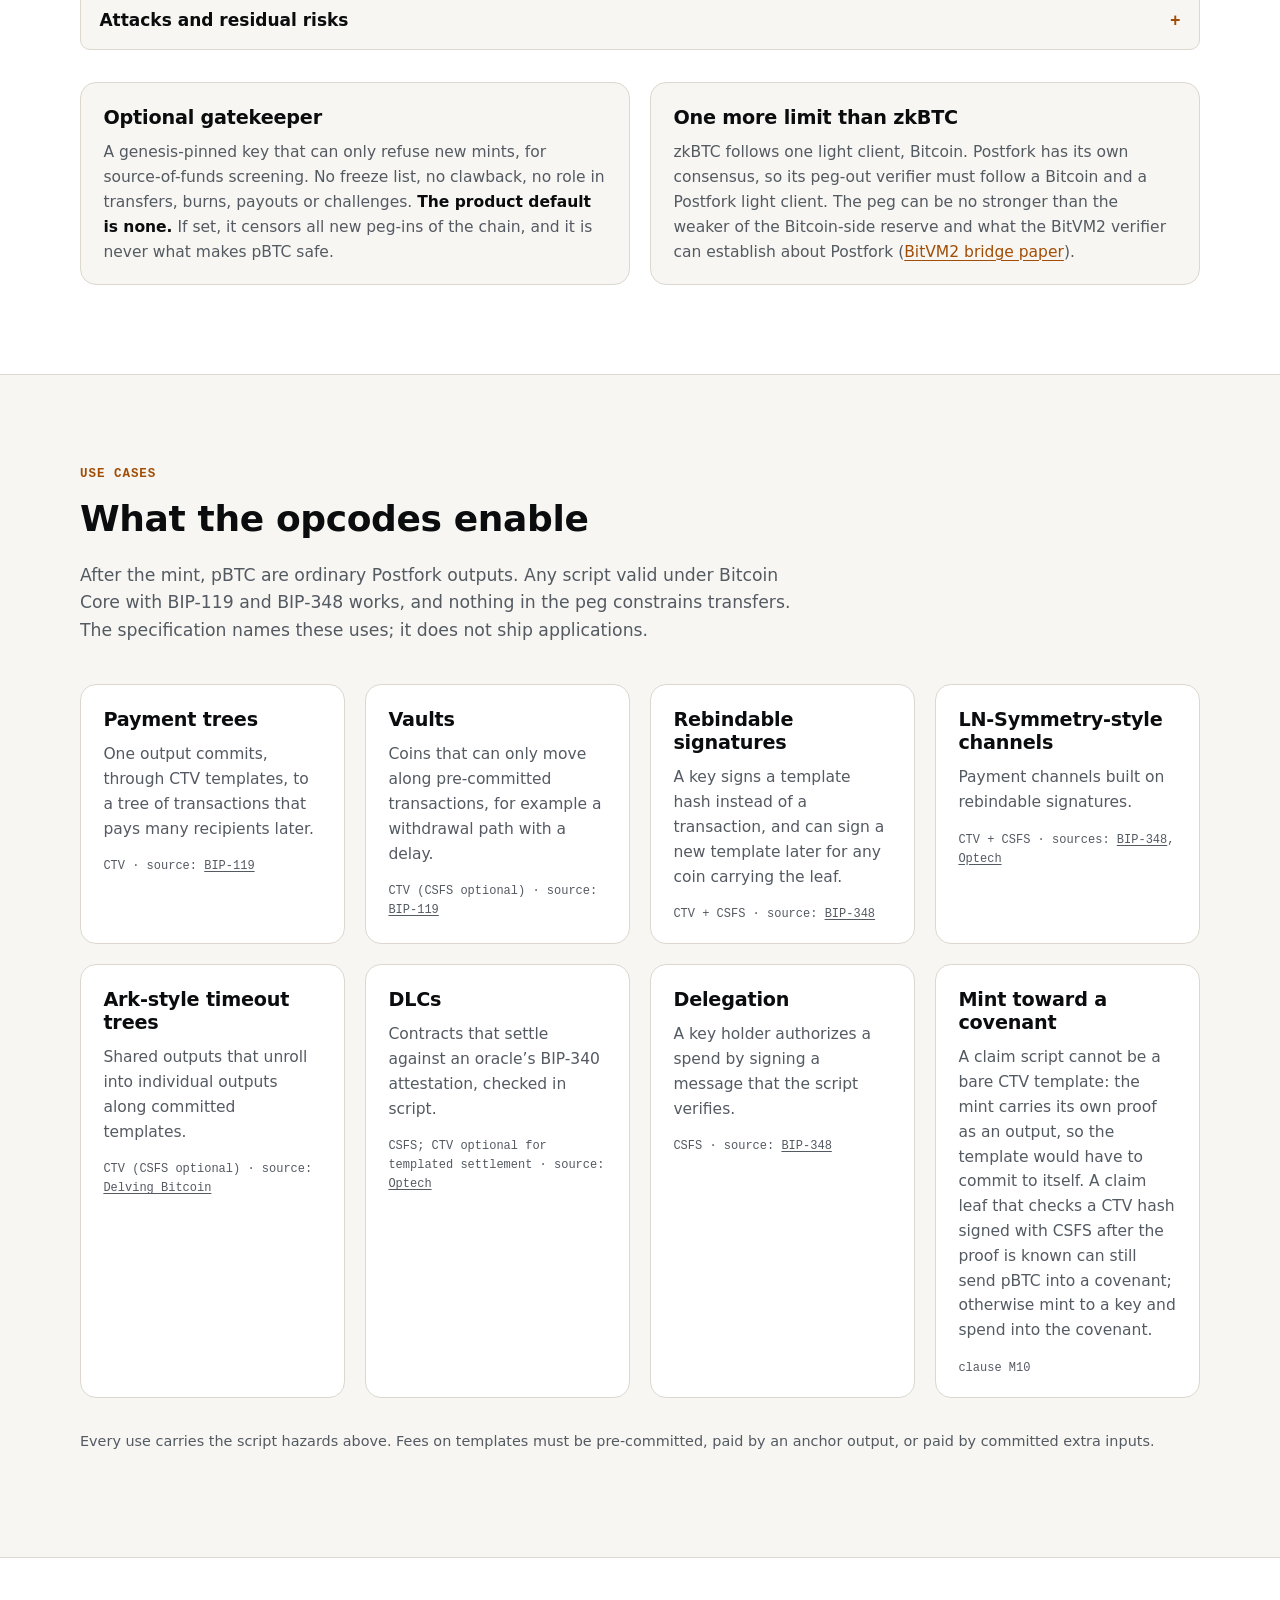
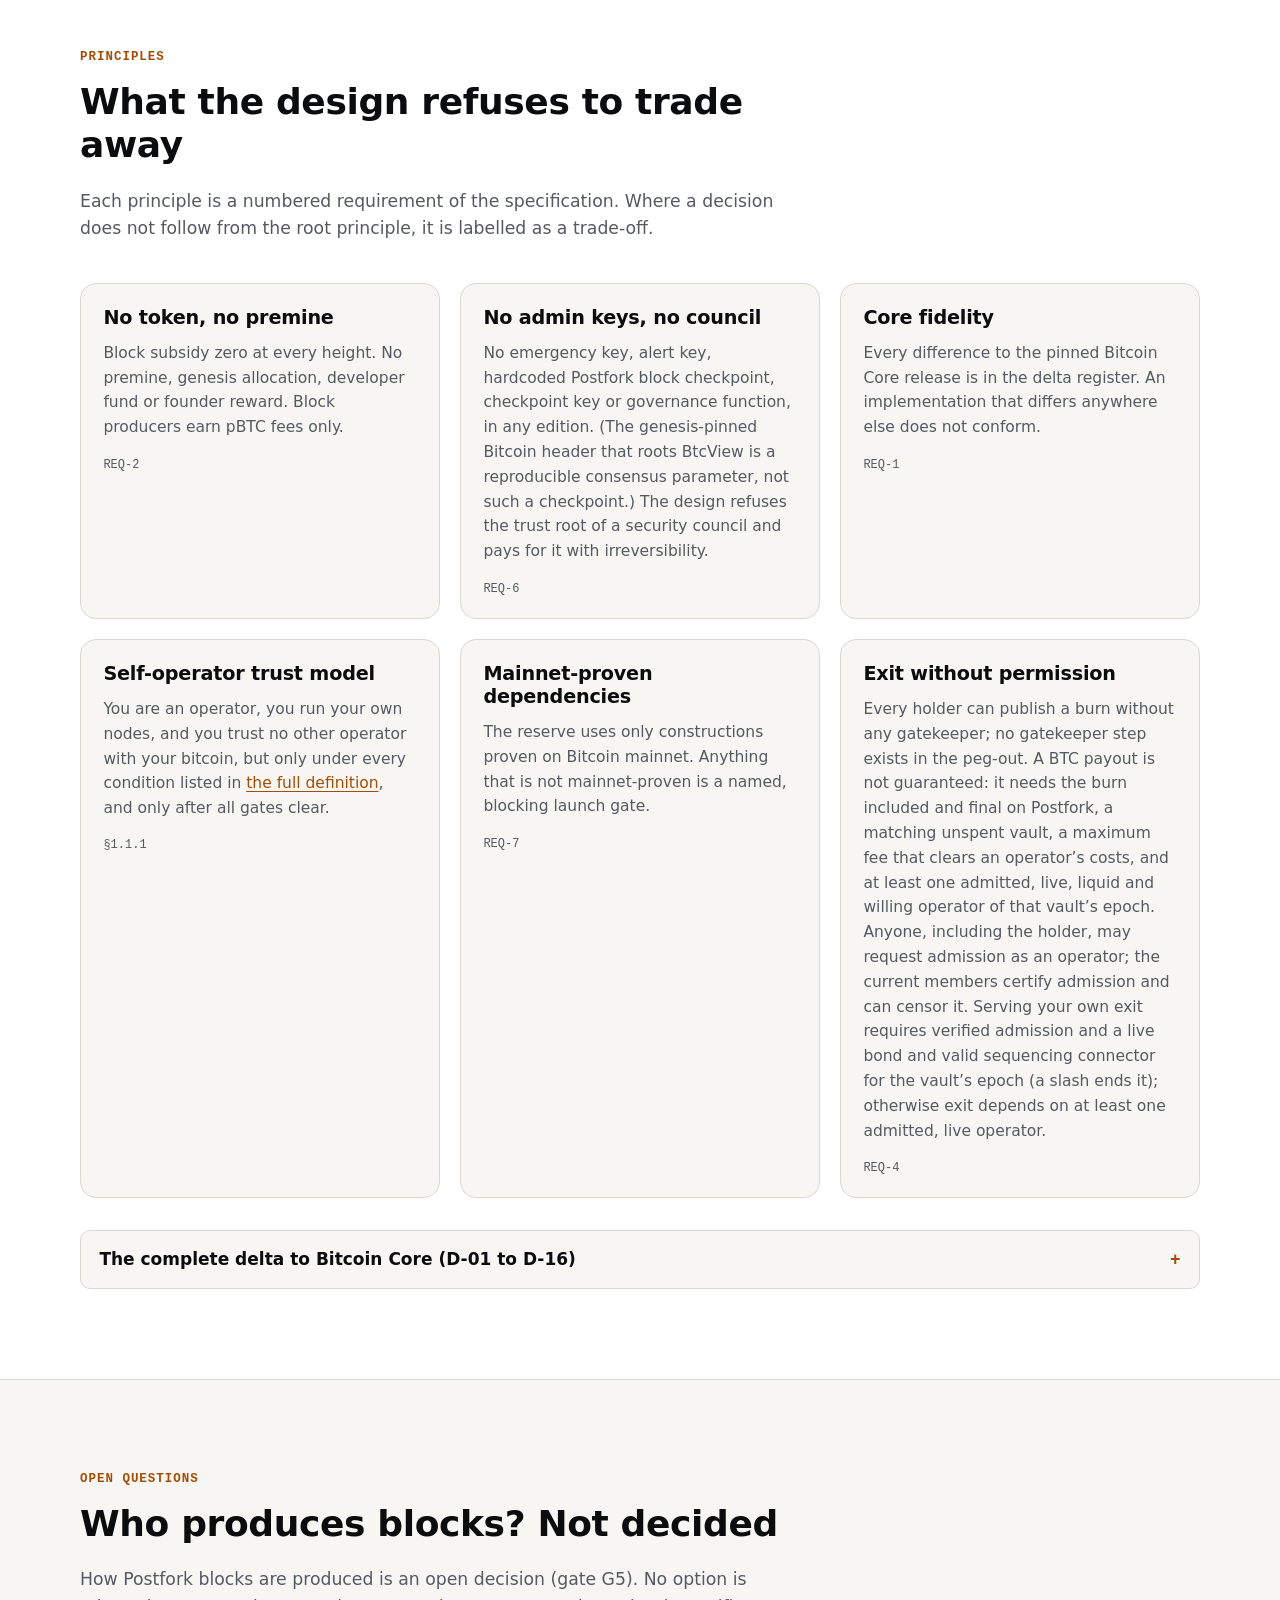
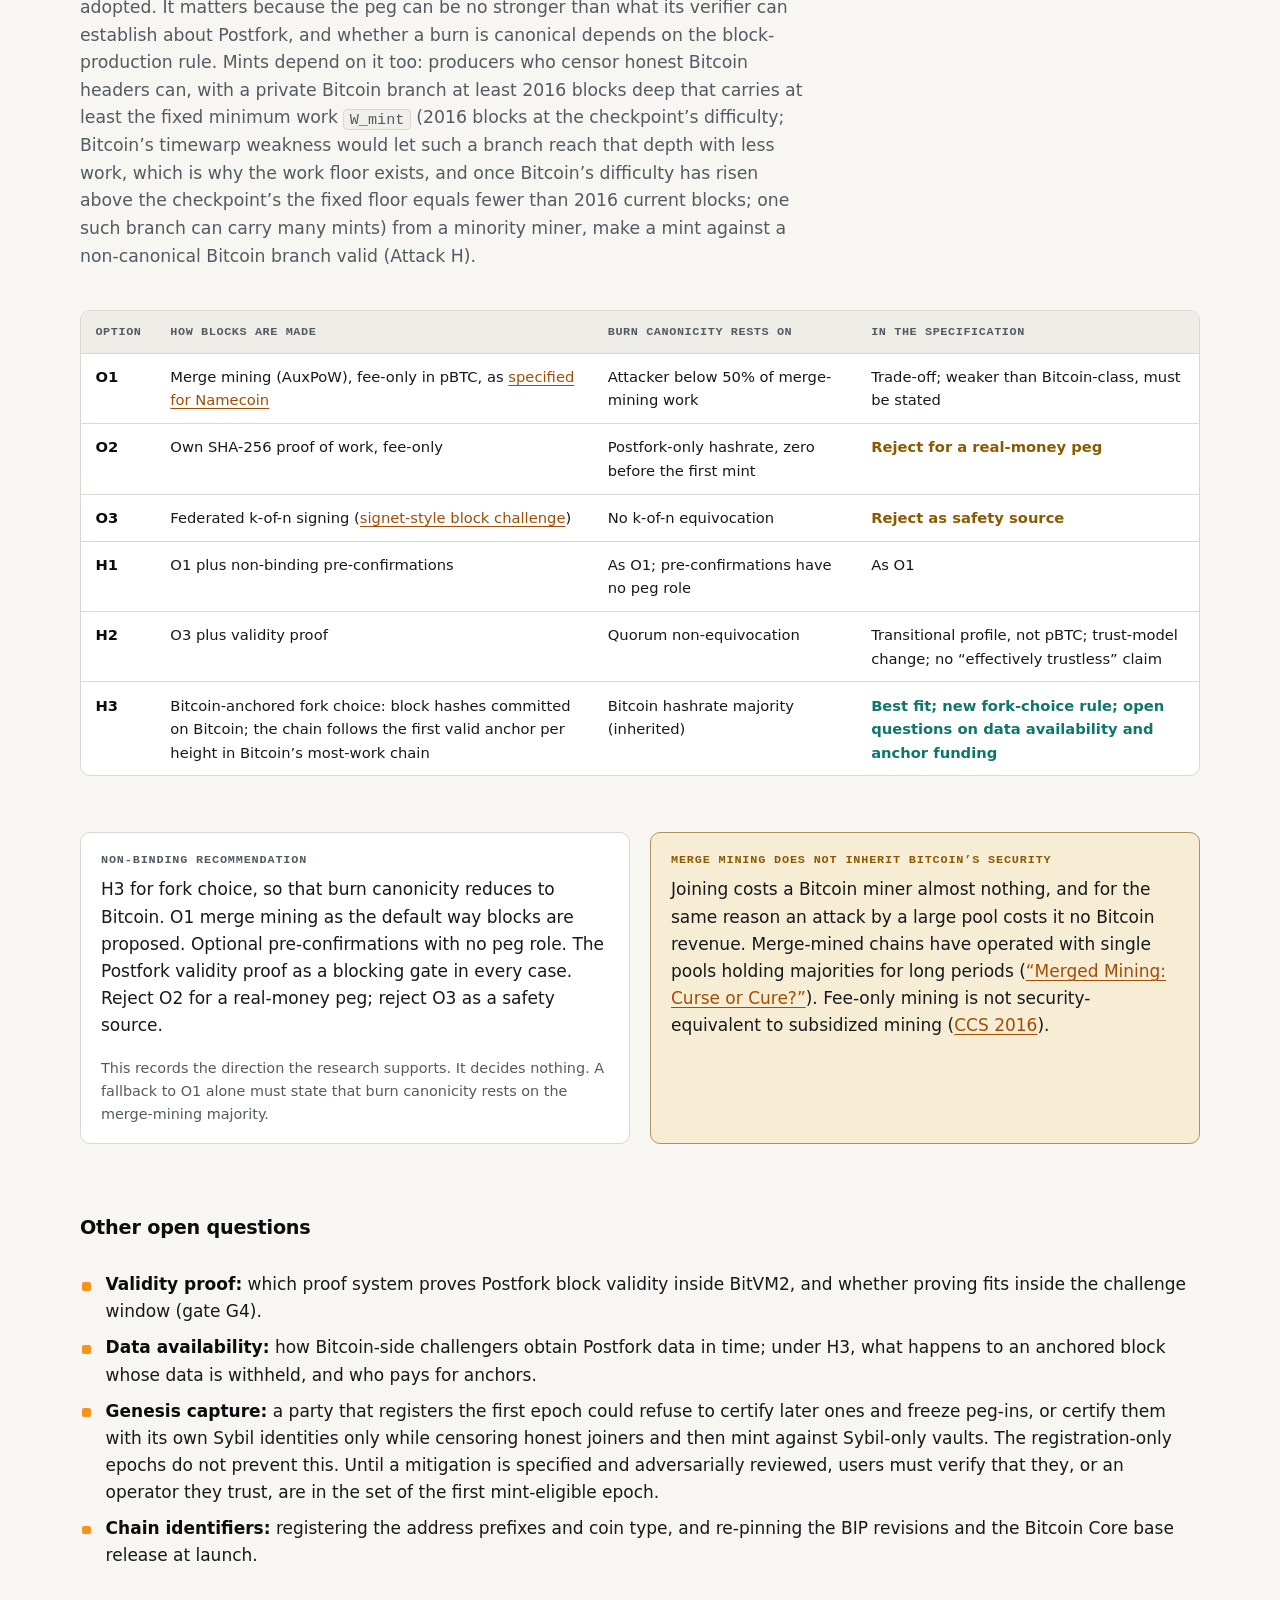
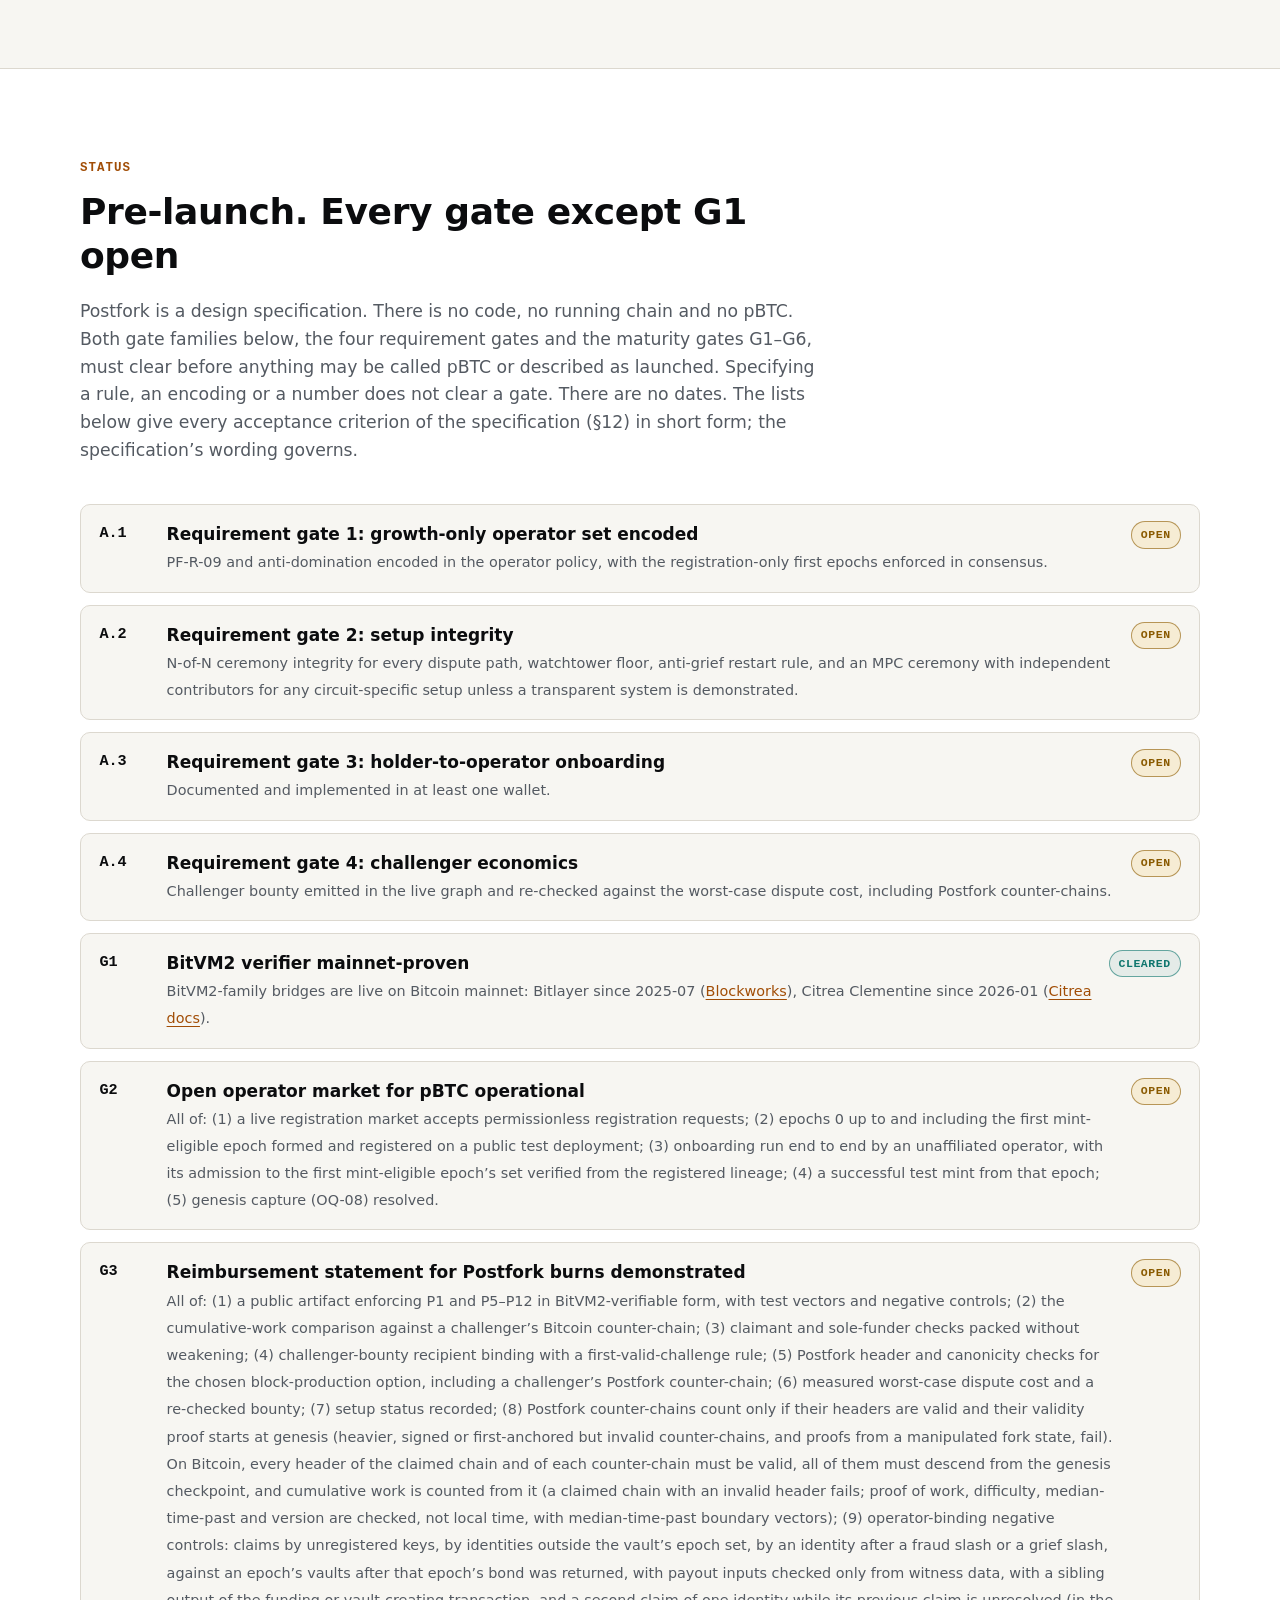
==== commit 880d9217: "Address eighteenth review: payout bound and P2P caption Restore the at-least payout bound in the ass" ====
--- a/index.html
+++ b/index.html
@@ -90,7 +90,7 @@
         <dt>Issuance</dt>
         <dd>Subsidy 0 · no premine<span class="note">fees are paid in pBTC</span></dd>
         <dt>Asset</dt>
-        <dd>pBTC (Postfork)<span class="note">intended 1:1 backing by BTC in a BitVM2 reserve, under the stated assumptions; payout at most the burned amount minus the maximum fee, not guaranteed</span></dd>
+        <dd>pBTC (Postfork)<span class="note">intended 1:1 backing by BTC in a BitVM2 reserve, under the stated assumptions; payout at least the burned amount minus the maximum fee, but not guaranteed</span></dd>
         <dt>Mint finality</dt>
         <dd>≥ 2016 Bitcoin blocks and ≥ <code>W_mint</code> work<span class="note">normally about two weeks, longer if Bitcoin’s difficulty is below the checkpoint’s; provisional</span></dd>
         <dt>Admin keys</dt>
@@ -386,7 +386,7 @@
       <div class="body">
         <div class="table-wrap">
           <table>
-            <caption>Explicitly unchanged: transaction serialization, block and header serialization apart from the open header extension (D-13), signature hashes, Taproot and Tapscript (except <code>0xcc</code>), block weight, sigops, UTXO model, timelocks, coinbase maturity, fee, RBF, package and TRUC policy, P2P, PSBT.</caption>
+            <caption>Explicitly unchanged: transaction serialization, block and header serialization apart from the open header extension (D-13), signature hashes, Taproot and Tapscript (except <code>0xcc</code>), block weight, sigops, UTXO model, timelocks, coinbase maturity, fee, RBF, package and TRUC policy, P2P messages and compact blocks (apart from what the open header extension changes), PSBT.</caption>
             <thead><tr><th scope="col">ID</th><th scope="col">Delta</th><th scope="col">Class</th></tr></thead>
             <tbody>
               <tr><th scope="row">D-01</th><td>Chain identity: genesis, message start, ports, address prefix (<code>pf</code>), Base58 prefixes, coin type</td><td>identity</td></tr>
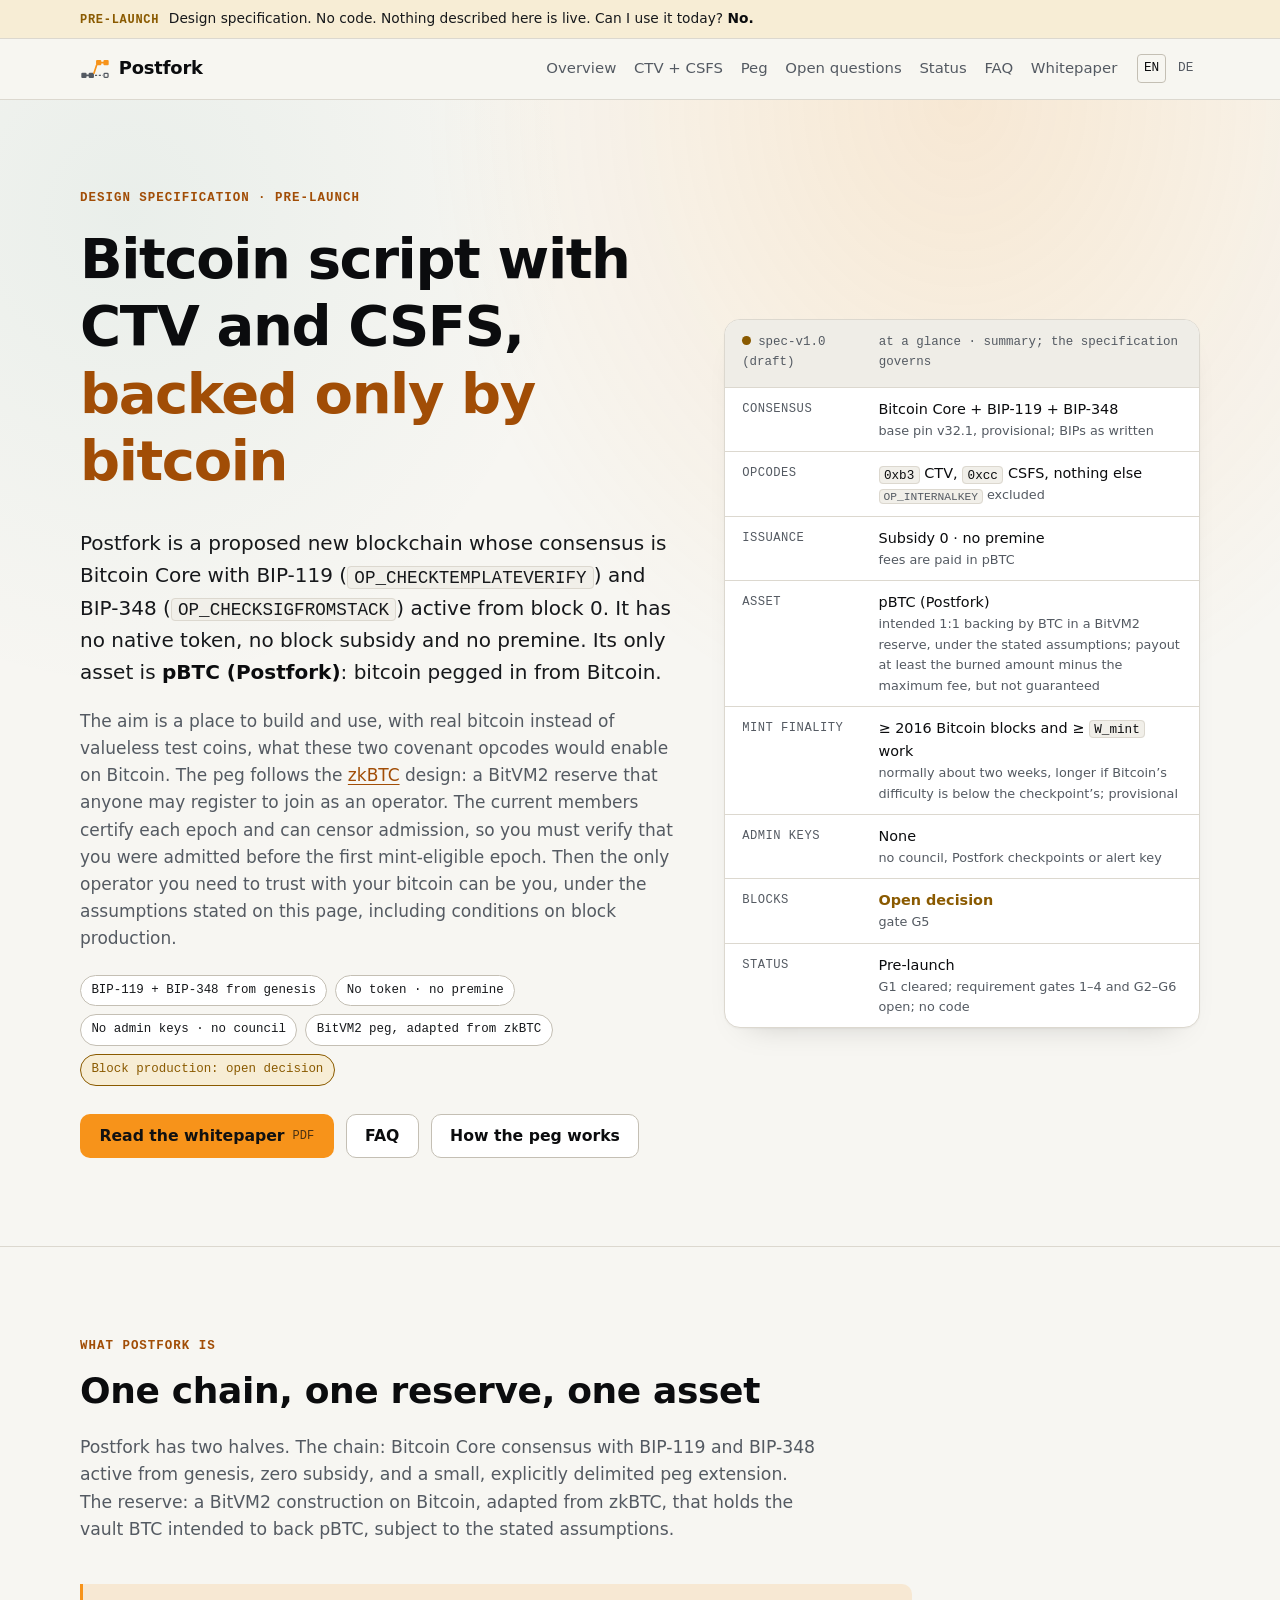
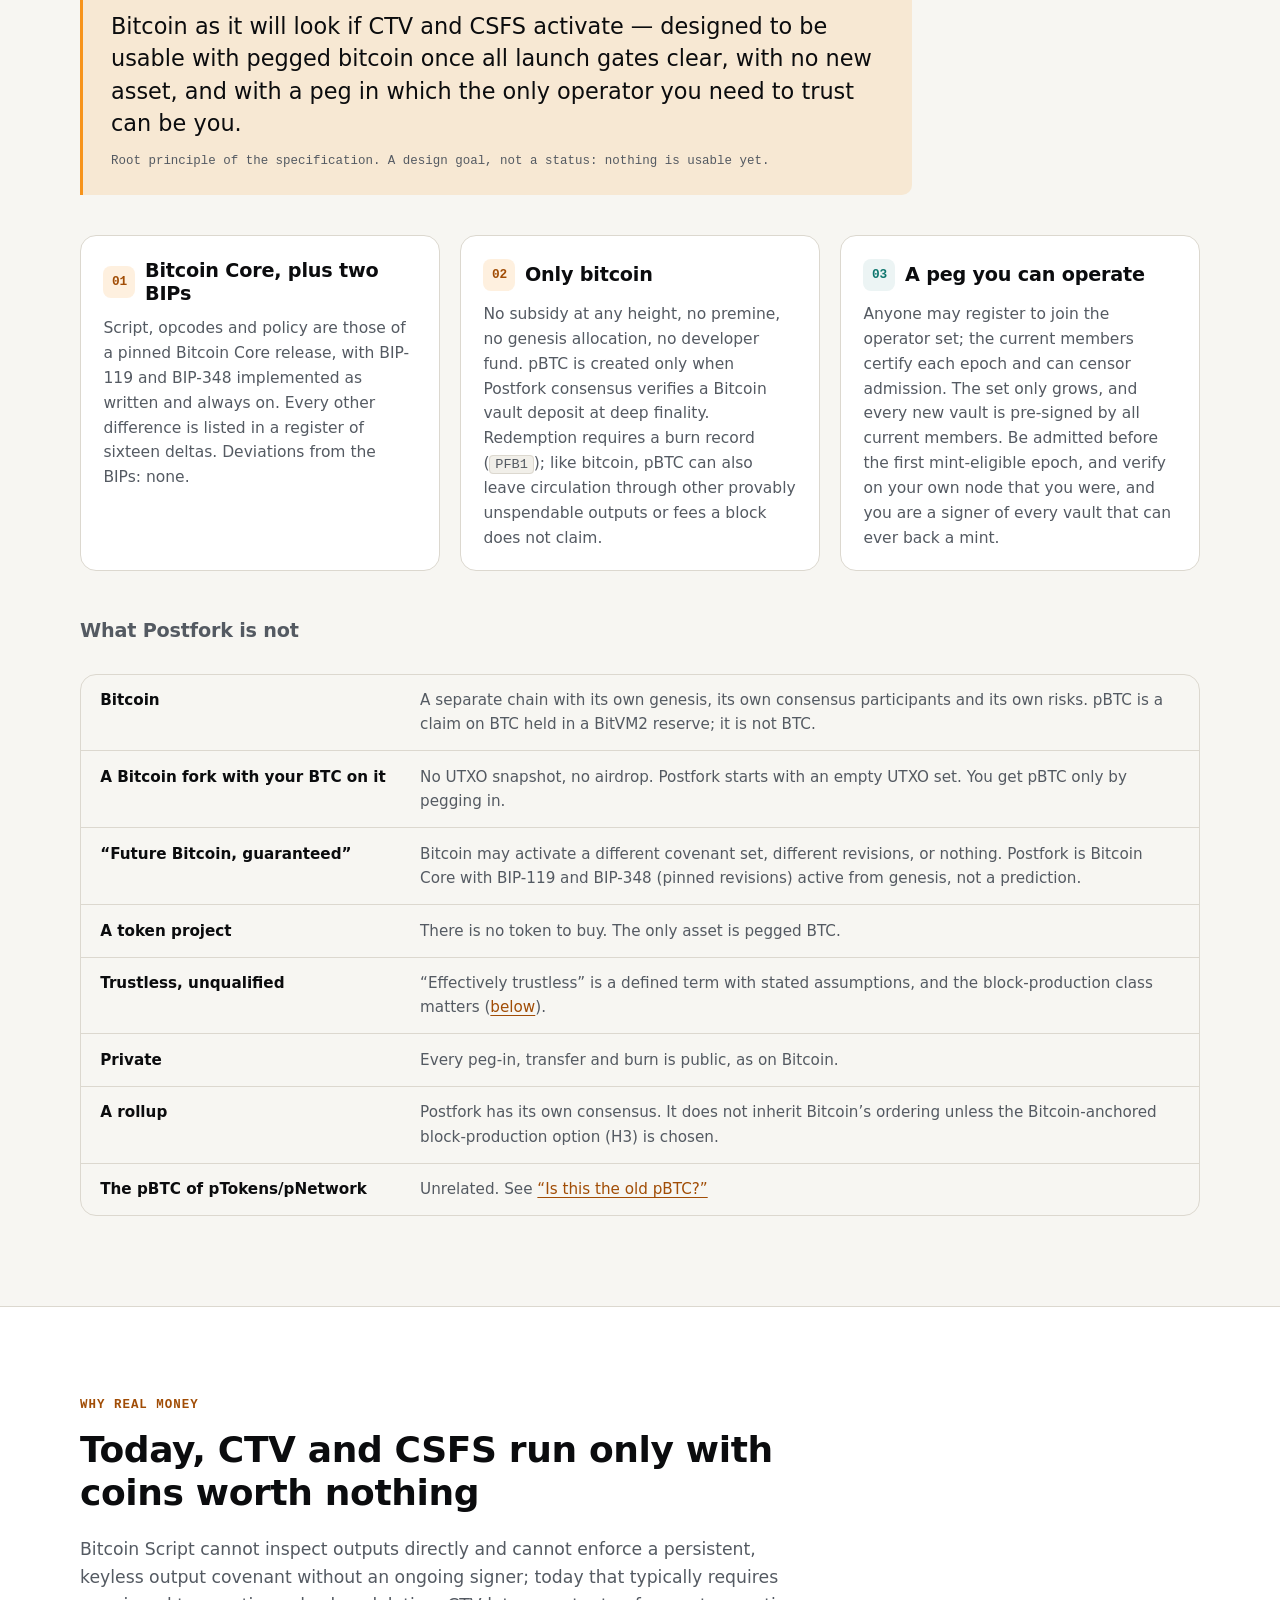
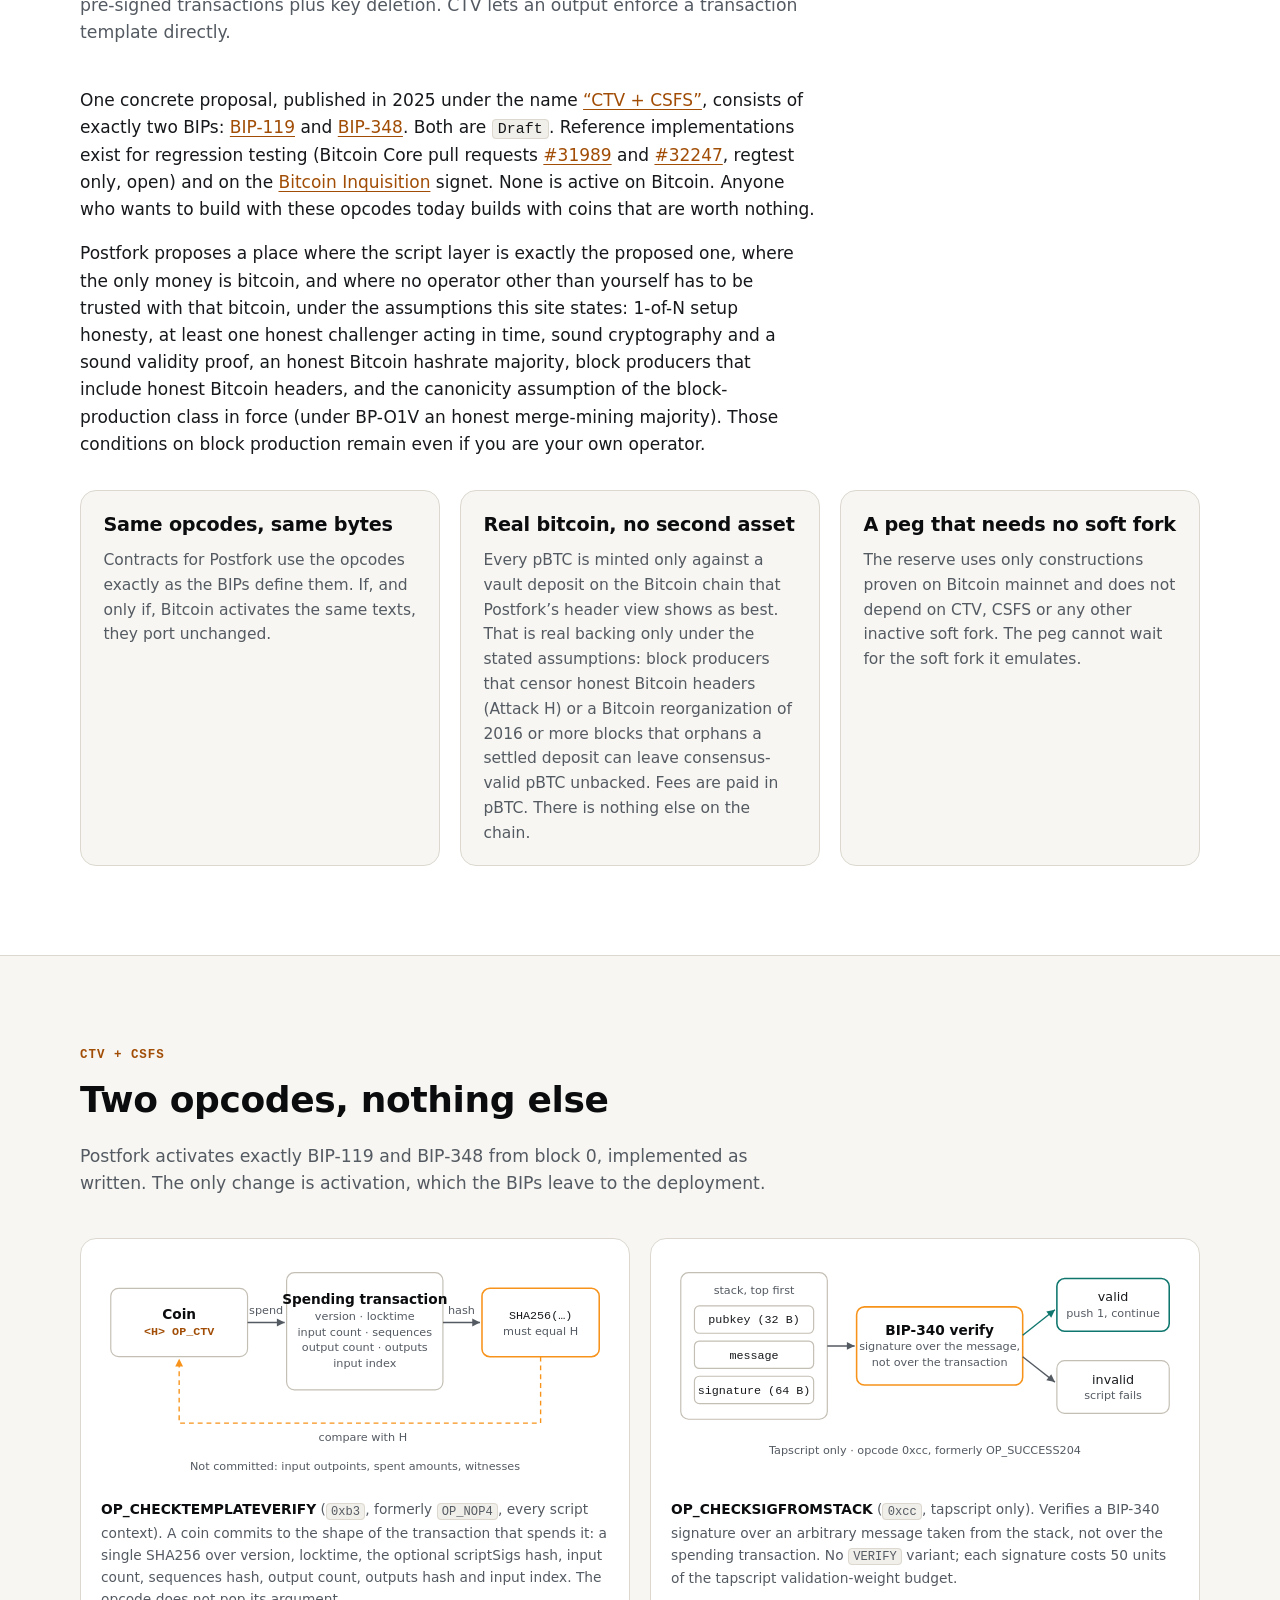
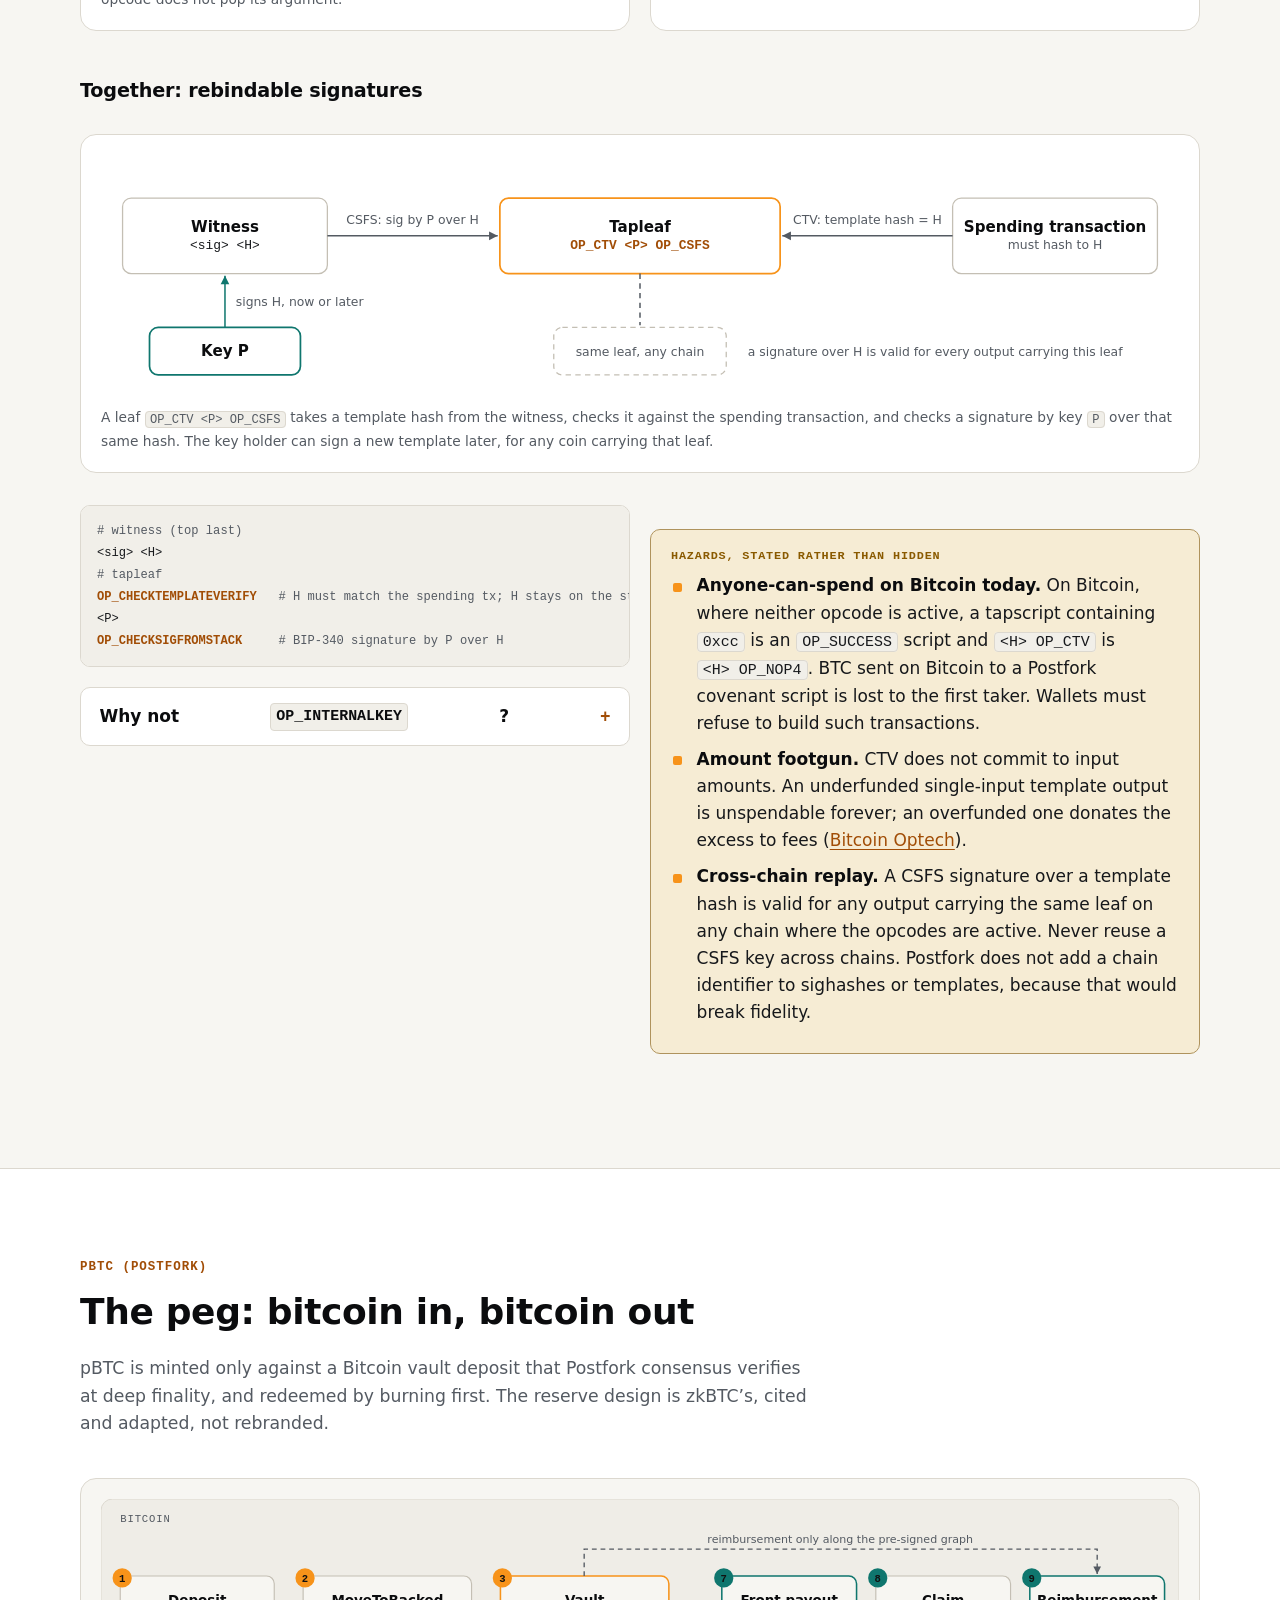
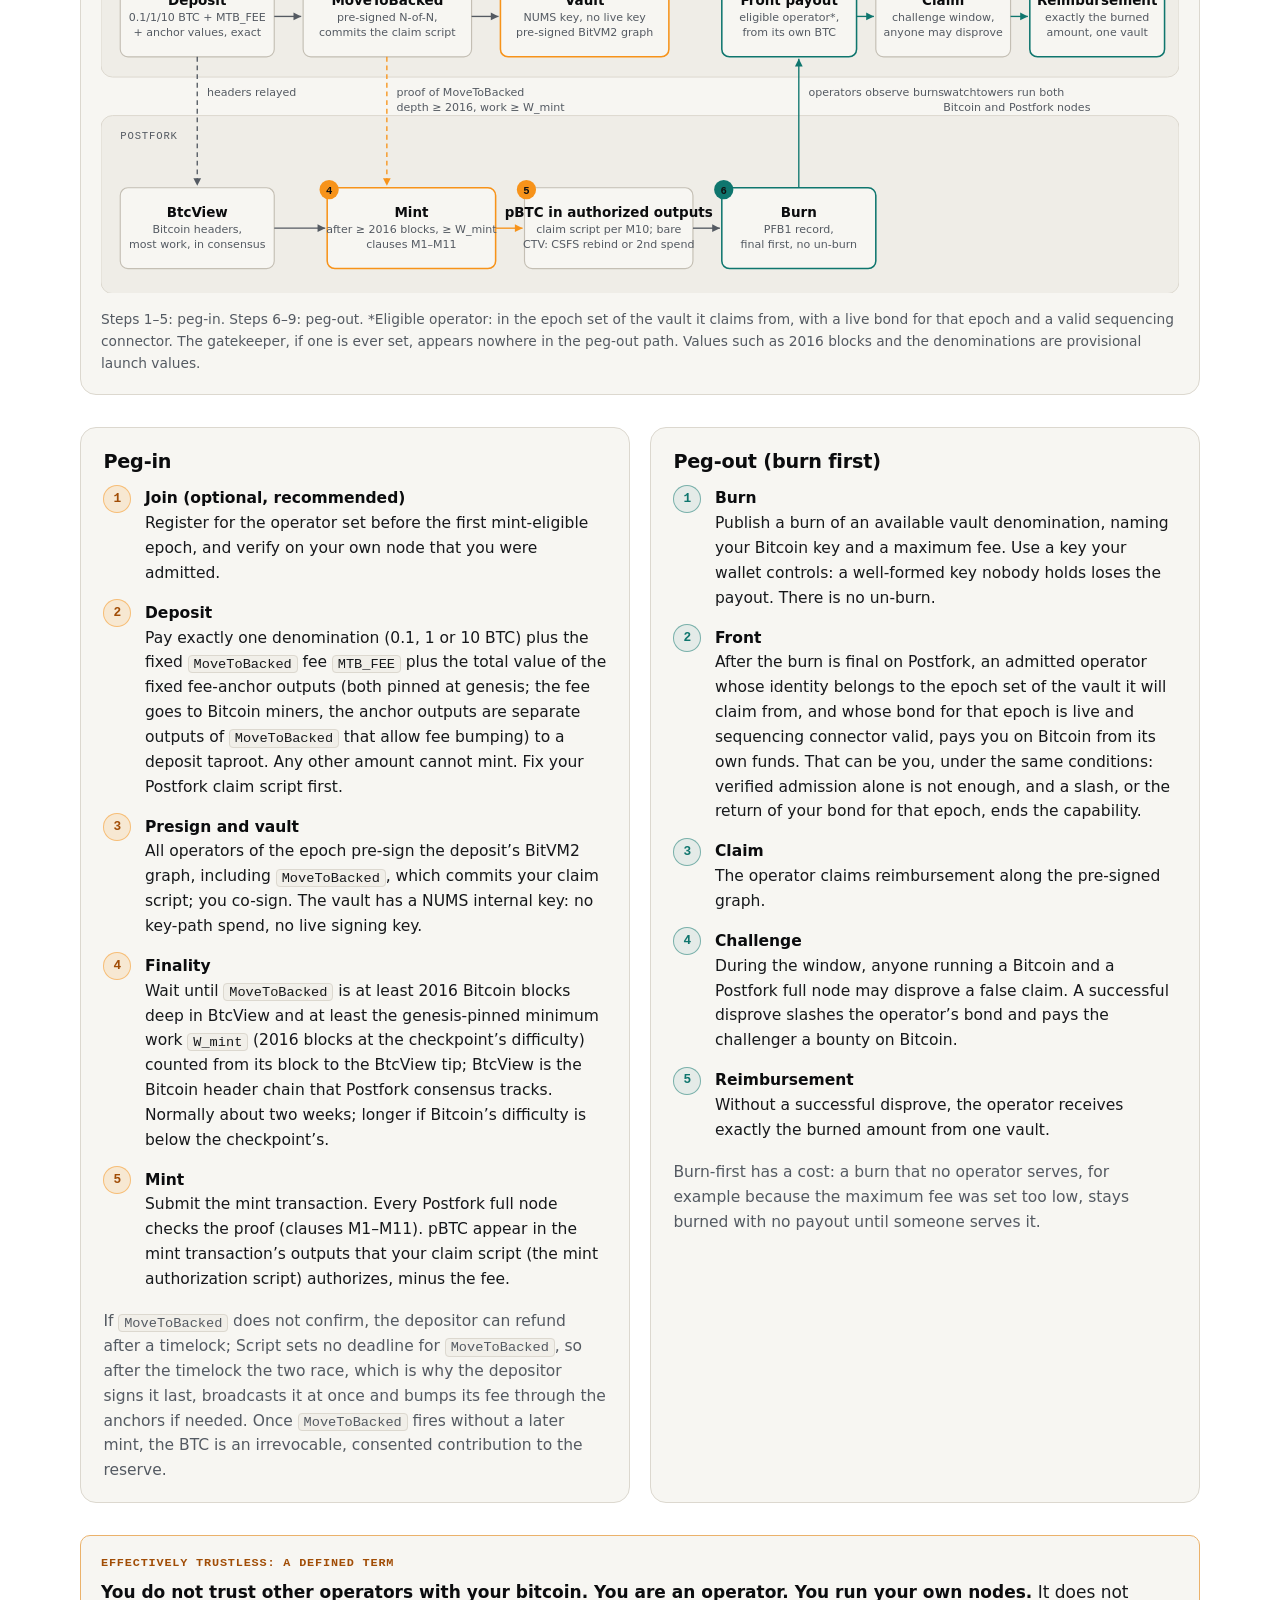
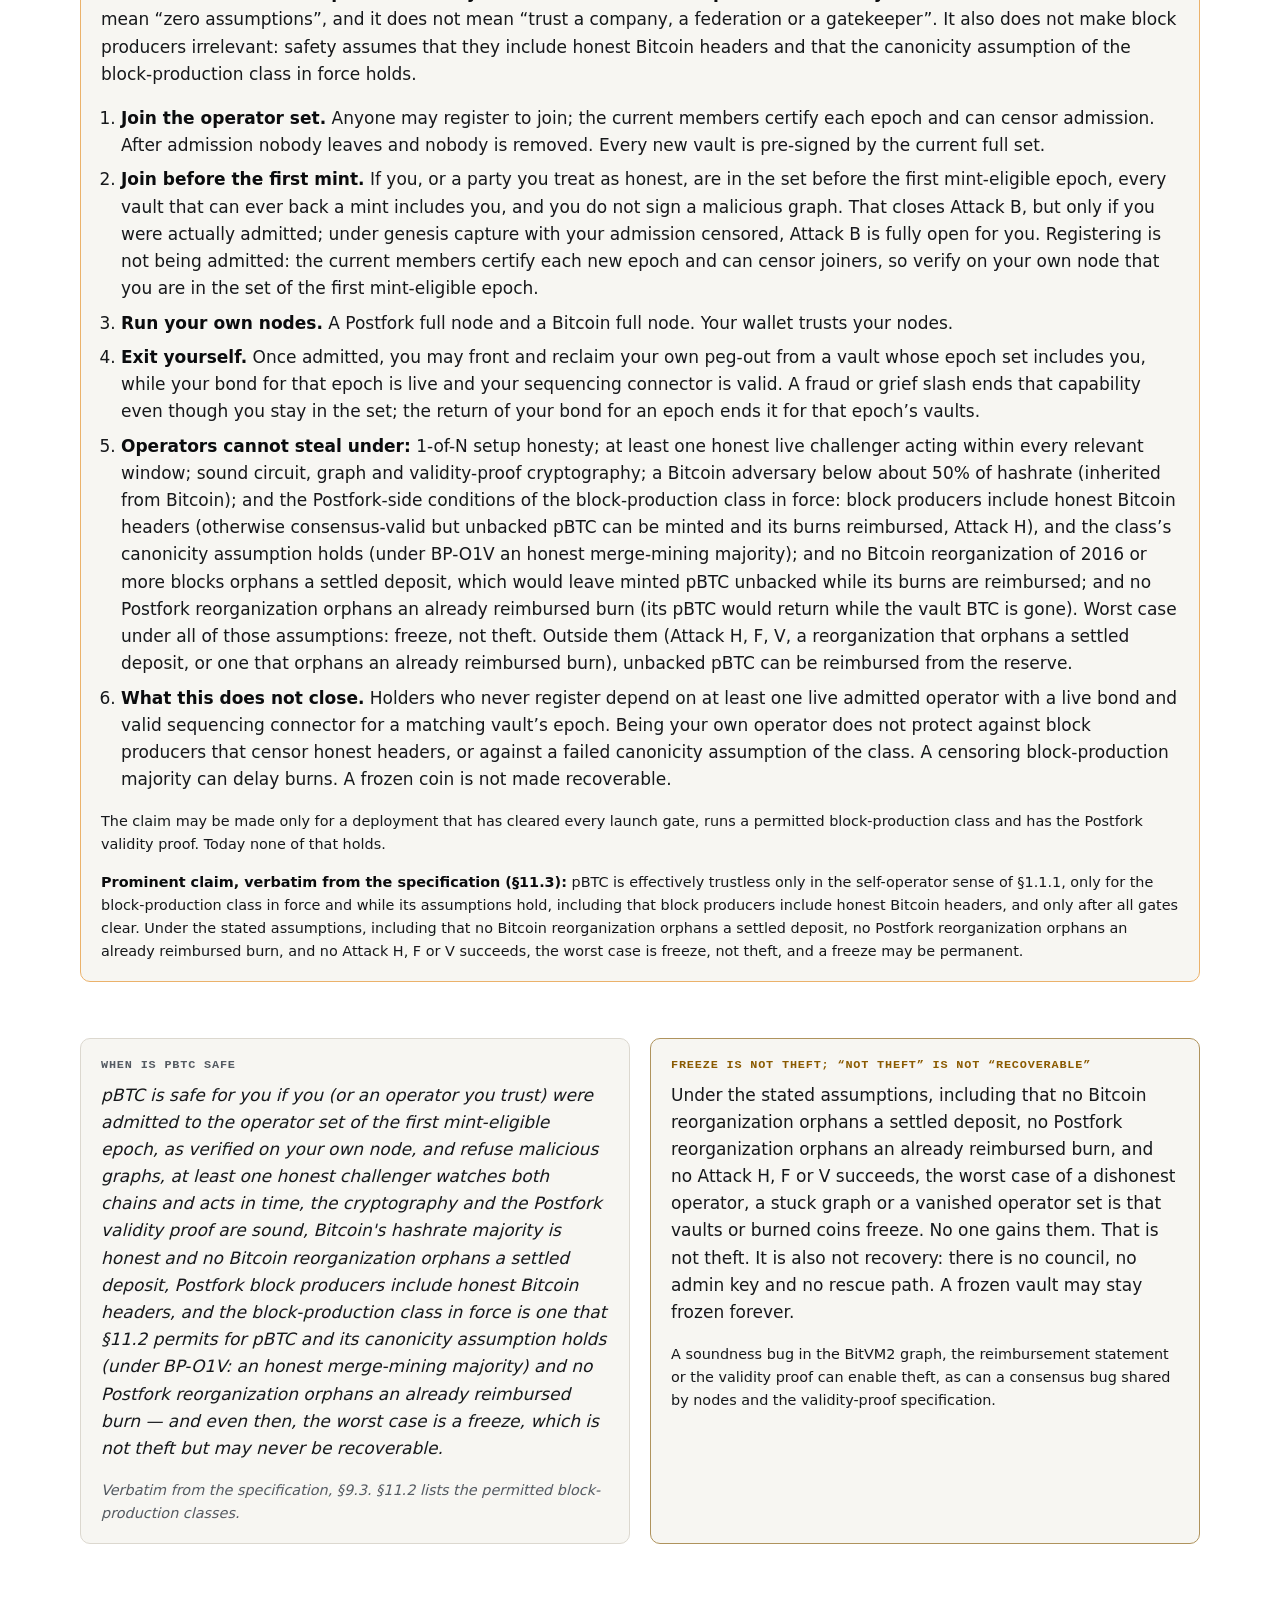
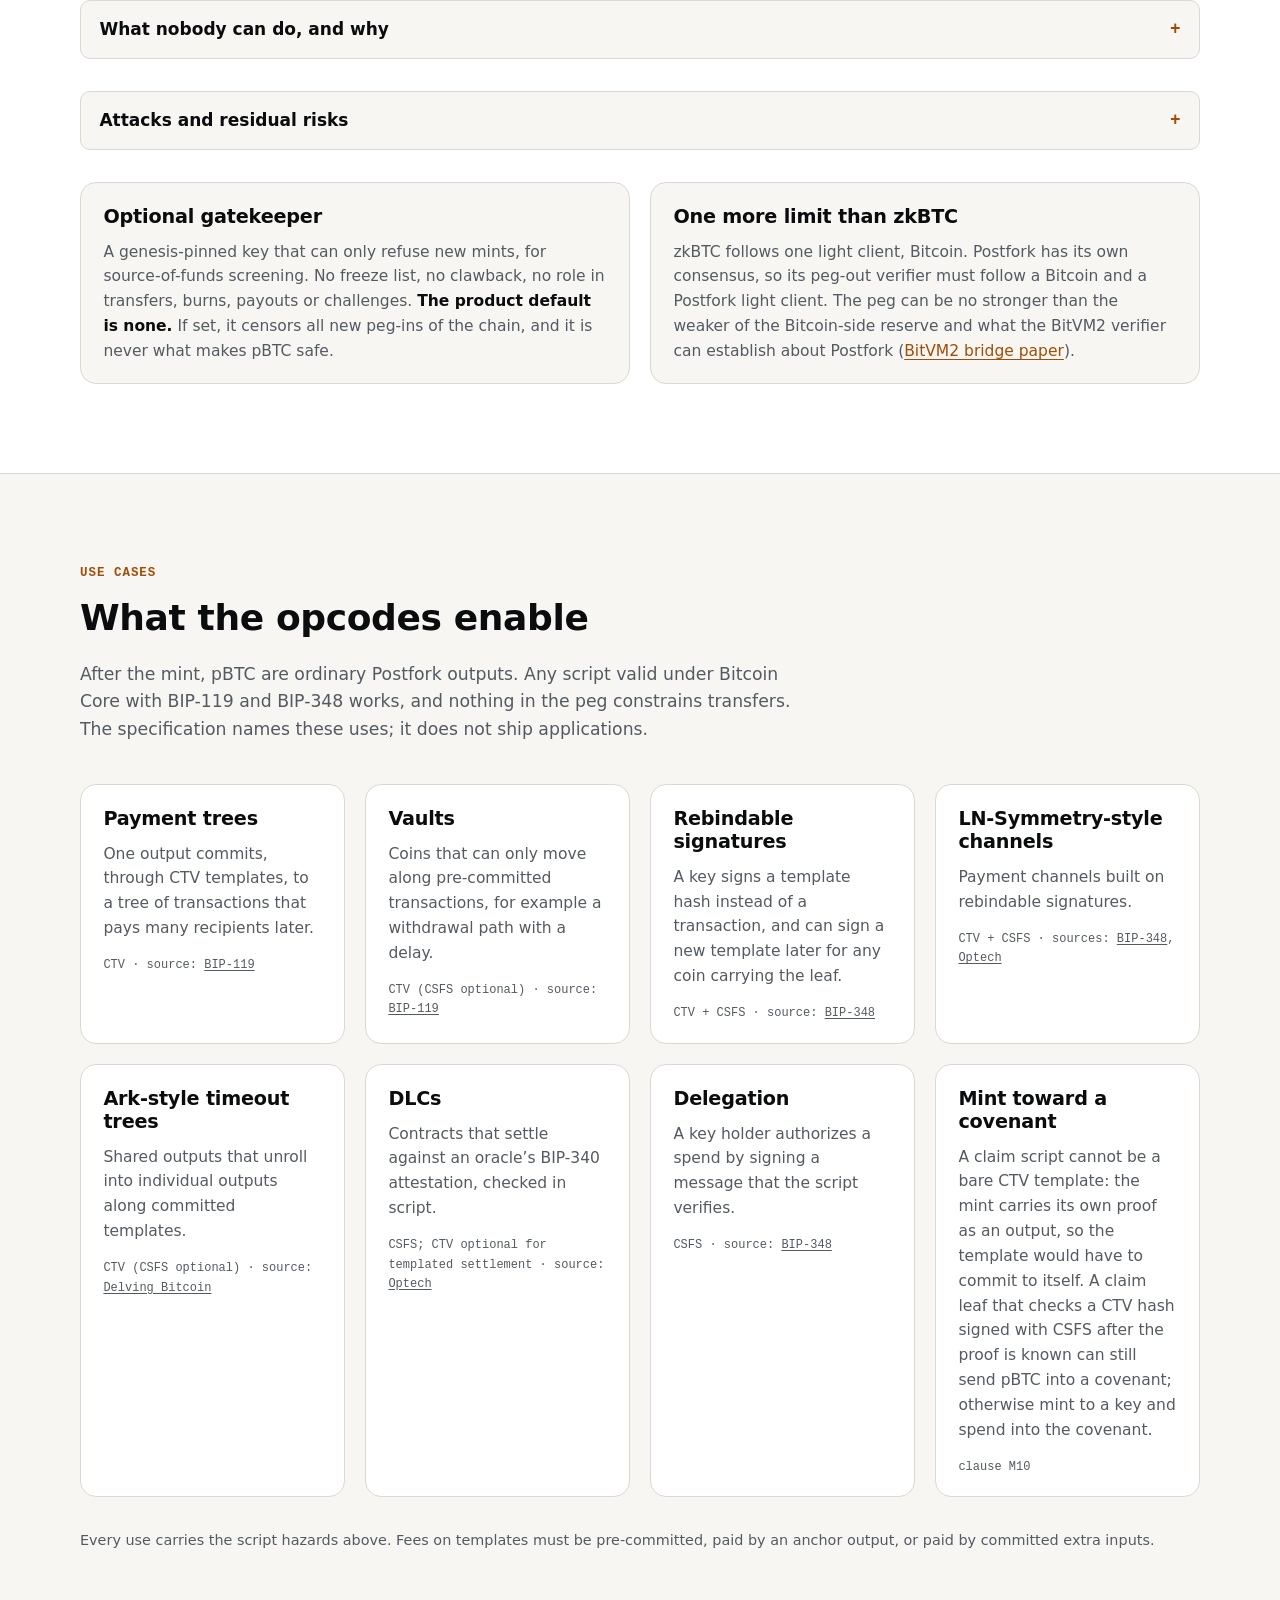
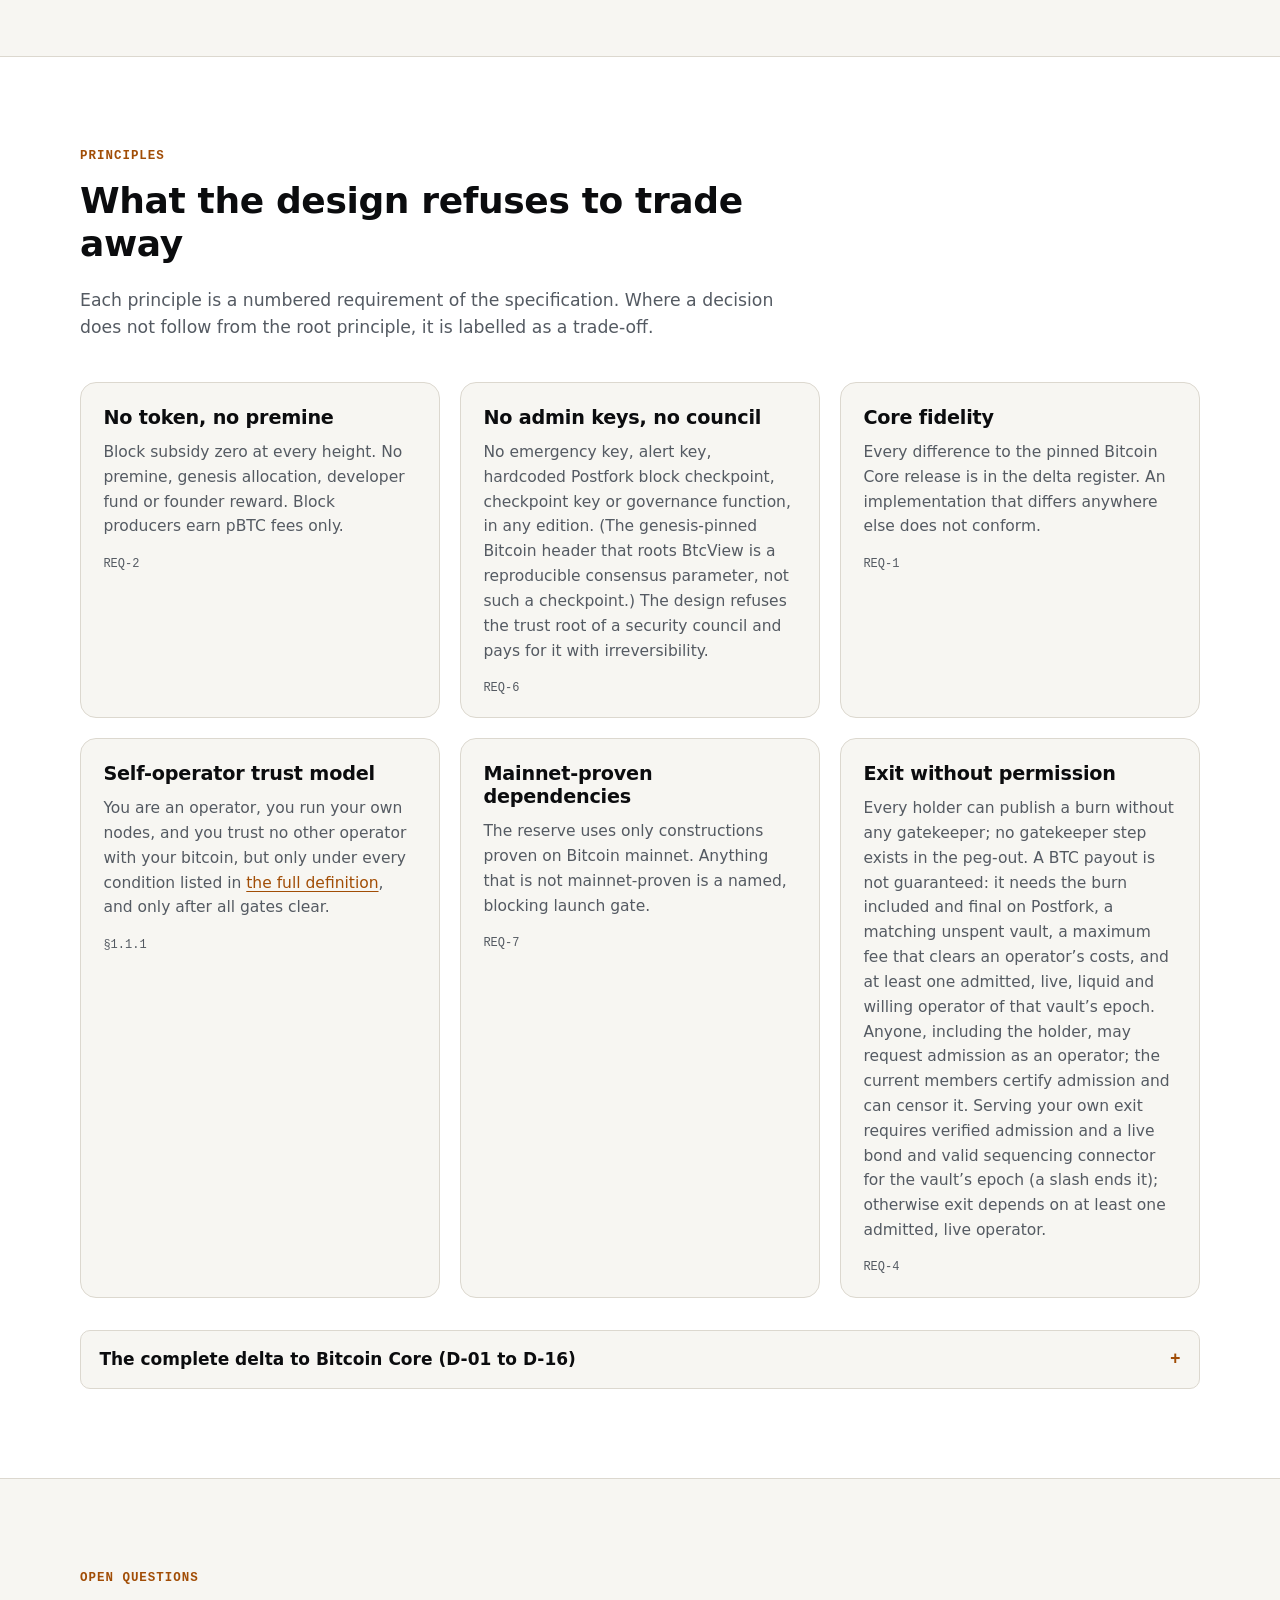
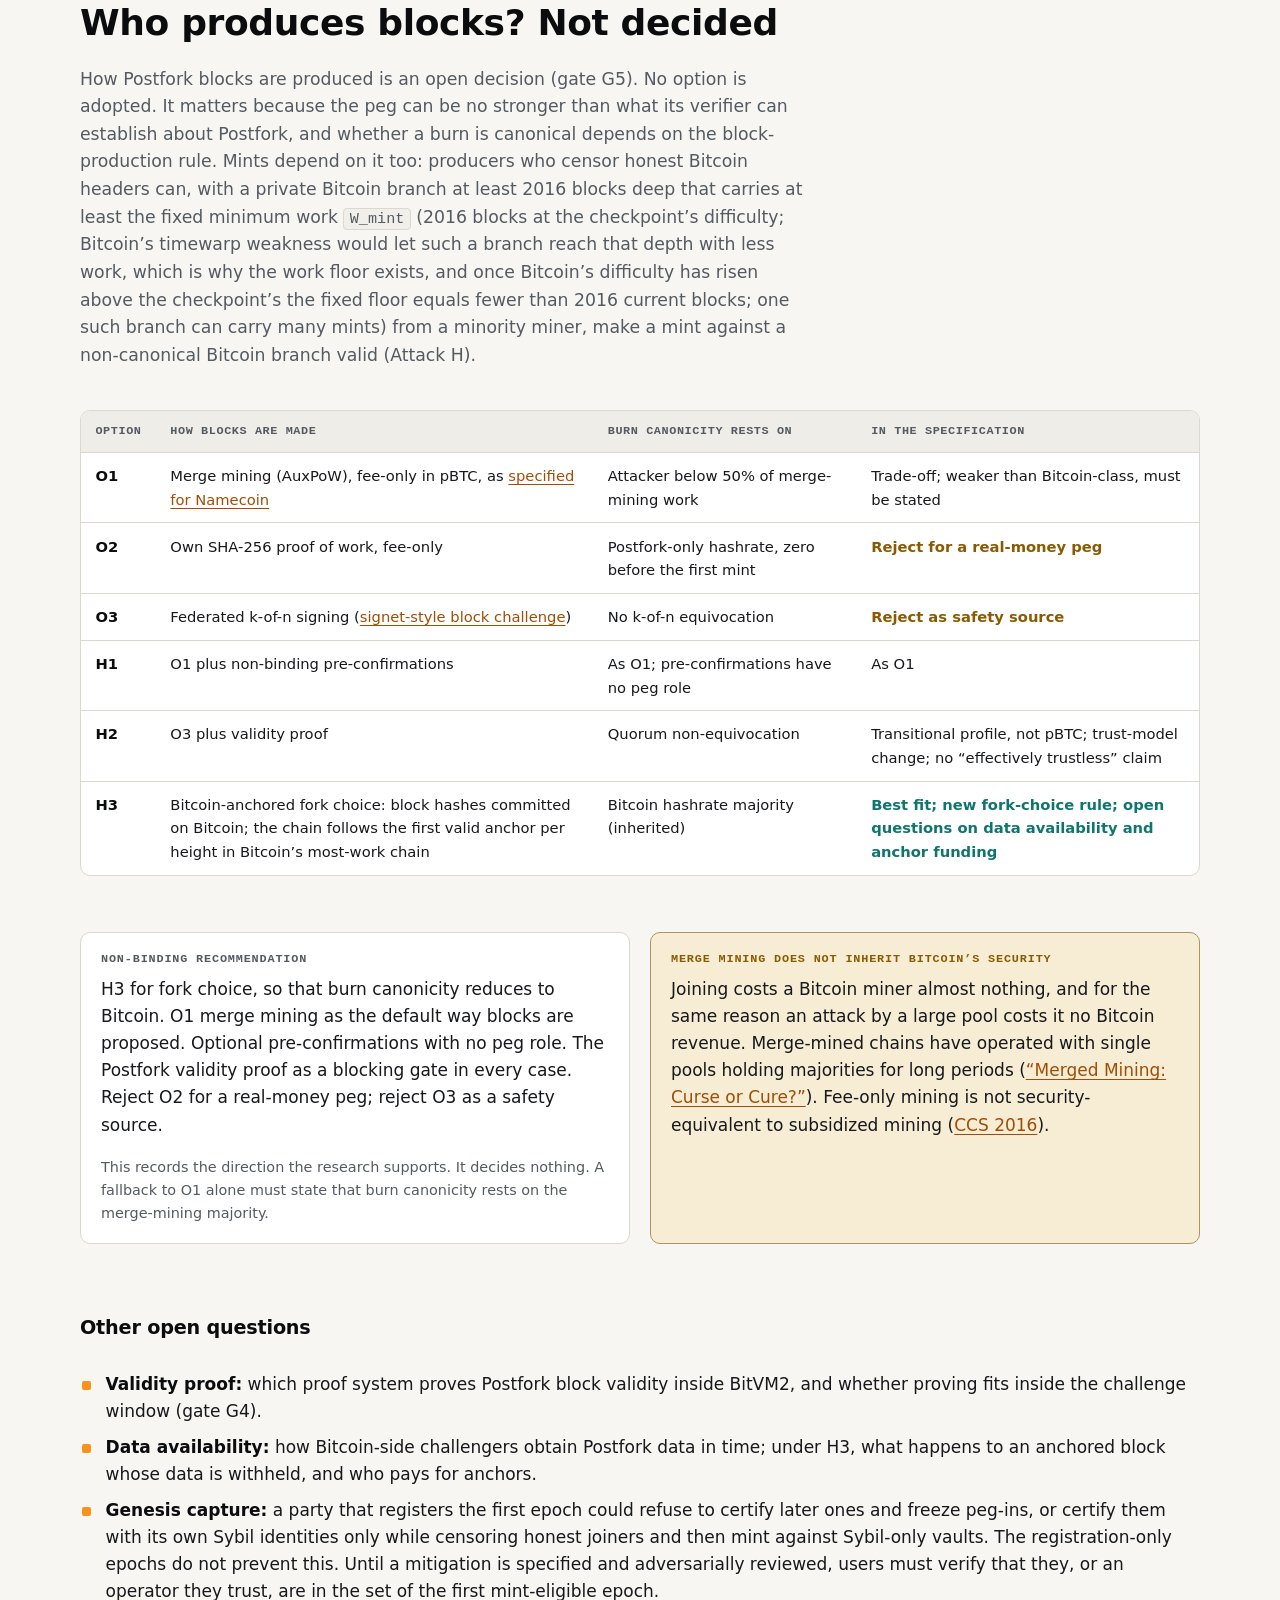
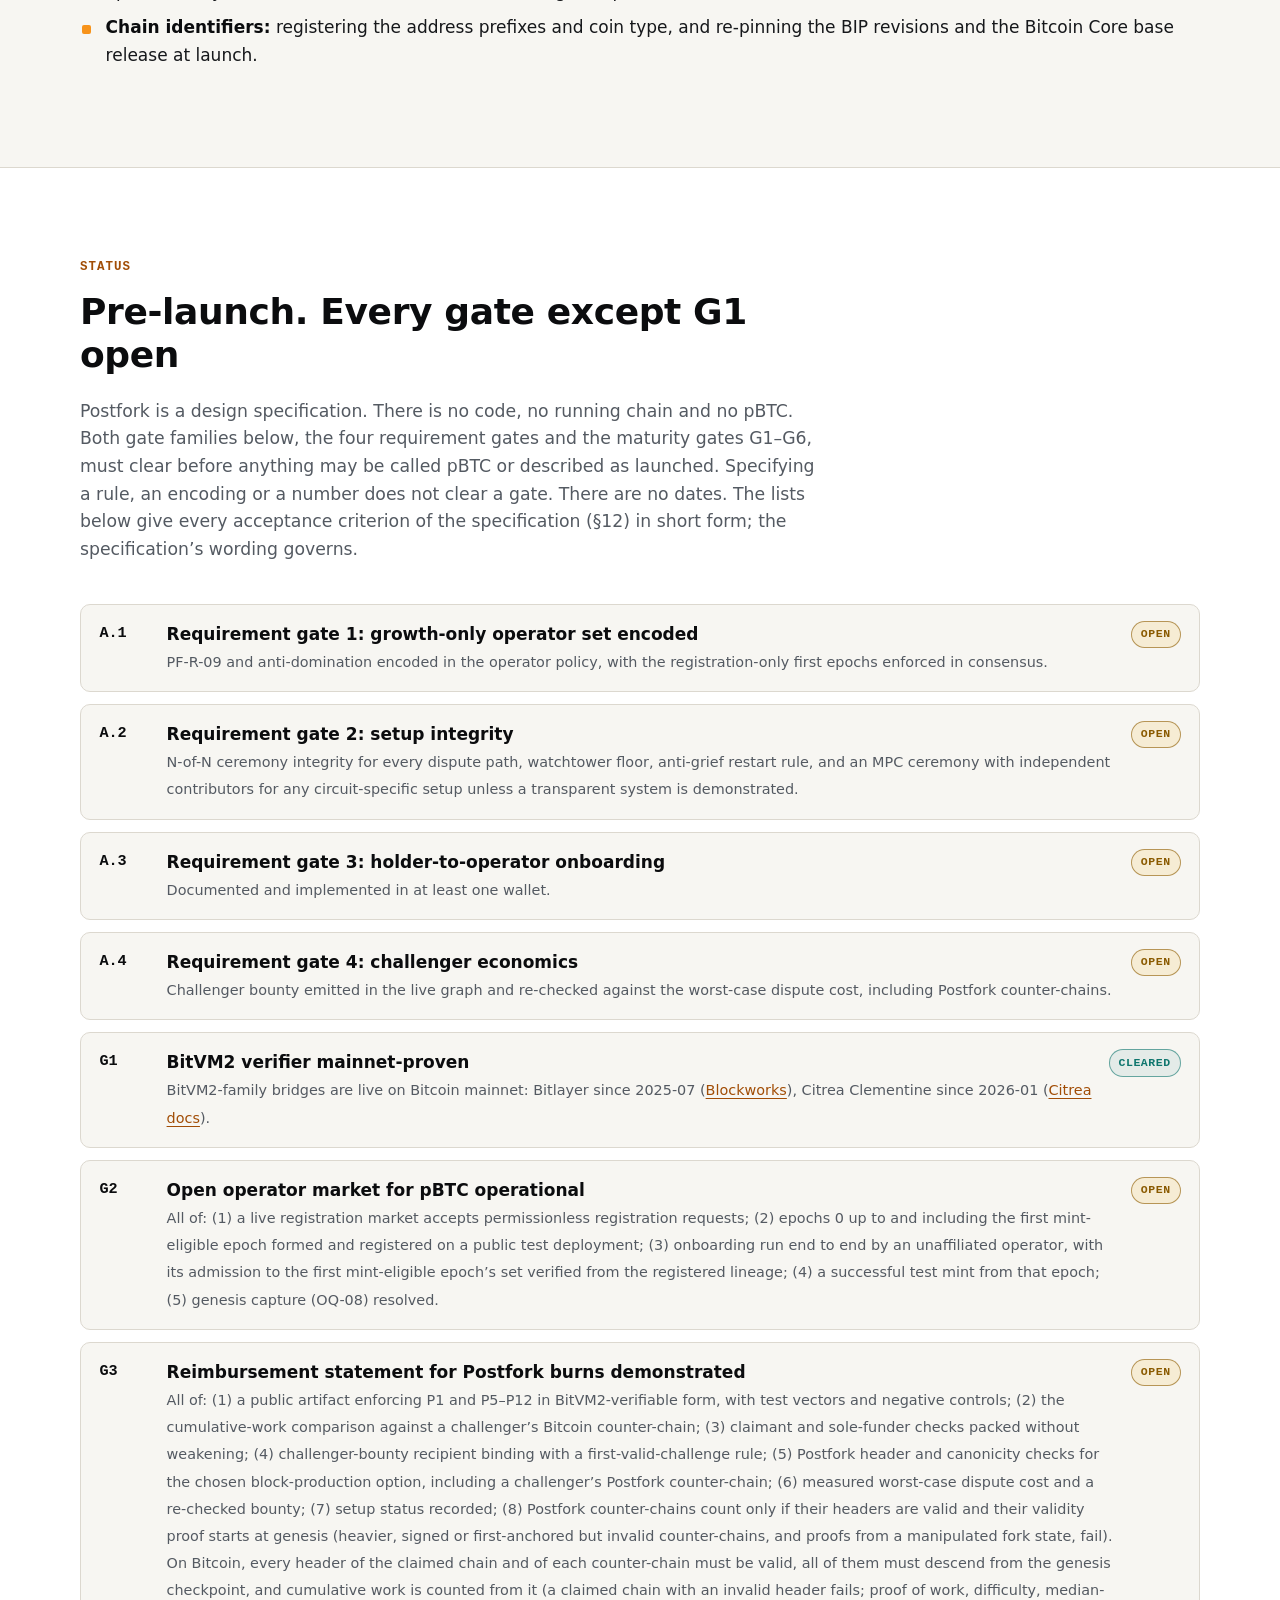
==== commit 18f2b084: "Address nineteenth review: P2P scope, refund race, recipient Scope P2P caption to D-13, explain the " ====
--- a/index.html
+++ b/index.html
@@ -246,12 +246,12 @@
           <li><strong>Finality</strong>Wait until <code>MoveToBacked</code> is at least 2016 Bitcoin blocks deep in BtcView and at least the genesis-pinned minimum work <code>W_mint</code> (2016 blocks at the checkpoint’s difficulty) counted from its block to the BtcView tip; BtcView is the Bitcoin header chain that Postfork consensus tracks. Normally about two weeks; longer if Bitcoin’s difficulty is below the checkpoint’s.</li>
           <li><strong>Mint</strong>Submit the mint transaction. Every Postfork full node checks the proof (clauses M1–M11). pBTC appear in the mint transaction’s outputs that your claim script (the mint authorization script) authorizes, minus the fee.</li>
         </ol>
-        <p class="small muted">If operators never fire <code>MoveToBacked</code>, the depositor refunds after a timelock. Once <code>MoveToBacked</code> fires without a later mint, the BTC is an irrevocable, consented contribution to the reserve.</p>
+        <p class="small muted">If <code>MoveToBacked</code> does not confirm, the depositor can refund after a timelock; Script sets no deadline for <code>MoveToBacked</code>, so after the timelock the two race, which is why the depositor signs it last, broadcasts it at once and bumps its fee through the anchors if needed. Once <code>MoveToBacked</code> fires without a later mint, the BTC is an irrevocable, consented contribution to the reserve.</p>
       </div>
       <div class="card">
         <h3>Peg-out (burn first)</h3>
         <ol class="steps branch">
-          <li><strong>Burn</strong>Publish a burn of an available vault denomination, naming your Bitcoin key and a maximum fee. There is no un-burn.</li>
+          <li><strong>Burn</strong>Publish a burn of an available vault denomination, naming your Bitcoin key and a maximum fee. Use a key your wallet controls: a well-formed key nobody holds loses the payout. There is no un-burn.</li>
           <li><strong>Front</strong>After the burn is final on Postfork, an admitted operator whose identity belongs to the epoch set of the vault it will claim from, and whose bond for that epoch is live and sequencing connector valid, pays you on Bitcoin from its own funds. That can be you, under the same conditions: verified admission alone is not enough, and a slash, or the return of your bond for that epoch, ends the capability.</li>
           <li><strong>Claim</strong>The operator claims reimbursement along the pre-signed graph.</li>
           <li><strong>Challenge</strong>During the window, anyone running a Bitcoin and a Postfork full node may disprove a false claim. A successful disprove slashes the operator’s bond and pays the challenger a bounty on Bitcoin.</li>
@@ -386,7 +386,7 @@
       <div class="body">
         <div class="table-wrap">
           <table>
-            <caption>Explicitly unchanged: transaction serialization, block and header serialization apart from the open header extension (D-13), signature hashes, Taproot and Tapscript (except <code>0xcc</code>), block weight, sigops, UTXO model, timelocks, coinbase maturity, fee, RBF, package and TRUC policy, P2P messages and compact blocks (apart from what the open header extension changes), PSBT.</caption>
+            <caption>Explicitly unchanged: transaction serialization, block and header serialization apart from the open header extension (D-13), signature hashes, Taproot and Tapscript (except <code>0xcc</code>), block weight, sigops, UTXO model, timelocks, coinbase maturity, fee, RBF, package and TRUC policy, P2P messages and compact blocks (except for changes explicitly specified by D-13 once G5 closes), PSBT.</caption>
             <thead><tr><th scope="col">ID</th><th scope="col">Delta</th><th scope="col">Class</th></tr></thead>
             <tbody>
               <tr><th scope="row">D-01</th><td>Chain identity: genesis, message start, ports, address prefix (<code>pf</code>), Base58 prefixes, coin type</td><td>identity</td></tr>
@@ -469,7 +469,7 @@
       <li><span class="id">G1</span><span class="what"><strong>BitVM2 verifier mainnet-proven</strong><span>BitVM2-family bridges are live on Bitcoin mainnet: Bitlayer since 2025-07 (<a href="https://blockworks.com/news/bitvm-implementation-stage">Blockworks</a>), Citrea Clementine since 2026-01 (<a href="https://docs.citrea.xyz/essentials/introduction.md">Citrea docs</a>).</span></span><span class="badge cleared">Cleared</span></li>
       <li><span class="id">G2</span><span class="what"><strong>Open operator market for pBTC operational</strong><span>All of: (1) a live registration market accepts permissionless registration requests; (2) epochs 0 up to and including the first mint-eligible epoch formed and registered on a public test deployment; (3) onboarding run end to end by an unaffiliated operator, with its admission to the first mint-eligible epoch’s set verified from the registered lineage; (4) a successful test mint from that epoch; (5) genesis capture (OQ-08) resolved.</span></span><span class="badge open">Open</span></li>
       <li><span class="id">G3</span><span class="what"><strong>Reimbursement statement for Postfork burns demonstrated</strong><span>All of: (1) a public artifact enforcing P1 and P5–P12 in BitVM2-verifiable form, with test vectors and negative controls; (2) the cumulative-work comparison against a challenger’s Bitcoin counter-chain; (3) claimant and sole-funder checks packed without weakening; (4) challenger-bounty recipient binding with a first-valid-challenge rule; (5) Postfork header and canonicity checks for the chosen block-production option, including a challenger’s Postfork counter-chain; (6) measured worst-case dispute cost and a re-checked bounty; (7) setup status recorded; (8) Postfork counter-chains count only if their headers are valid and their validity proof starts at genesis (heavier, signed or first-anchored but invalid counter-chains, and proofs from a manipulated fork state, fail). On Bitcoin, every header of the claimed chain and of each counter-chain must be valid, all of them must descend from the genesis checkpoint, and cumulative work is counted from it (a claimed chain with an invalid header fails; proof of work, difficulty, median-time-past and version are checked, not local time, with median-time-past boundary vectors); (9) operator-binding negative controls: claims by unregistered keys, by identities outside the vault’s epoch set, by an identity after a fraud slash or a grief slash, against an epoch’s vaults after that epoch’s bond was returned, with payout inputs checked only from witness data, with a sibling output of the funding or vault-creating transaction, and a second claim of one identity while its previous claim is unresolved (in the same epoch and across epochs, or else the documented per-epoch residual of concurrent claims, covered by the watchtower floor, is stated) each fail or are disprovable.</span></span><span class="badge open">Open</span></li>
-      <li><span class="id">G4</span><span class="what"><strong>Postfork validity proof demonstrated inside BitVM2</strong><span>All of: (1) a public validity-proof artifact proving Postfork block validation from genesis (Bitcoin Core rules, BIP-119, BIP-348 and the peg rules); (2) the peg rules implemented in the proof specification independently of the node code, with differential tests; (3) negative controls that must fail: unbacked mint, double mint, invalid CTV spend, invalid CSFS signature, malformed burn, invalid relayed header, decoy coinbase witness commitment, a mint on a timewarped branch below <code>W_mint</code>, a deposit that is not exactly denomination plus <code>MTB_FEE</code> plus anchors (or a <code>MoveToBacked</code> with other fee outputs), a <code>MoveToBacked</code> that spends a non-Taproot output or an unknown witness-program output while carrying Taproot-shaped witness data, one that spends a Taproot output whose key does not commit to exactly the deposit and refund leaves, and a mint on a proof-of-work-valid branch with valid Merkle and witness commitments whose <code>MoveToBacked</code> spends a nonexistent prevout with an invalid N-of-N signature, or carries an invalid depositor or gatekeeper signature, or any required signature with <code>SIGHASH_NONE</code>, <code>SIGHASH_SINGLE</code> or <code>ANYONECANPAY</code>; and, separately, two fully valid <code>MoveToBacked</code> transactions for the same deposit outpoint with different vault outpoints, of which only the first mints, across blocks and within one block; (3a) time-rule vectors: a block more than two hours ahead of a verifier’s clock but valid by median-time-past is valid for the proof, one that violates median-time-past is not; (4) proving cost and latency fit inside the challenge window; (5) verification inside the BitVM2 graph demonstrated; (6) setup status recorded.</span></span><span class="badge open">Open</span></li>
+      <li><span class="id">G4</span><span class="what"><strong>Postfork validity proof demonstrated inside BitVM2</strong><span>All of: (1) a public validity-proof artifact proving Postfork block validation from genesis (Bitcoin Core rules, BIP-119, BIP-348 and the peg rules); (2) the peg rules implemented in the proof specification independently of the node code, with differential tests; (3) negative controls that must fail: unbacked mint, double mint, invalid CTV spend, invalid CSFS signature, malformed burn, invalid relayed header, decoy coinbase witness commitment, a mint on a timewarped branch below <code>W_mint</code>, a deposit that is not exactly denomination plus <code>MTB_FEE</code> plus anchors (or a <code>MoveToBacked</code> with other fee outputs), a <code>MoveToBacked</code> that spends a non-Taproot output or an unknown witness-program output while carrying Taproot-shaped witness data, one that spends a Taproot output whose key does not commit to exactly the deposit and refund leaves, and a mint on a proof-of-work-valid branch with valid Merkle and witness commitments whose <code>MoveToBacked</code> spends a nonexistent prevout with an invalid N-of-N signature, or carries an invalid depositor or gatekeeper signature, or any required signature with <code>SIGHASH_NONE</code>, <code>SIGHASH_SINGLE</code> or <code>ANYONECANPAY</code>; a documentation vector for replay: an honestly signed <code>MoveToBacked</code> of a refunded deposit replayed on a header-withholding branch mints once, which the honest best chain prevents; and, separately, two fully valid <code>MoveToBacked</code> transactions for the same deposit outpoint with different vault outpoints, of which only the first mints, across blocks and within one block; (3a) time-rule vectors: a block more than two hours ahead of a verifier’s clock but valid by median-time-past is valid for the proof, one that violates median-time-past is not; (4) proving cost and latency fit inside the challenge window; (5) verification inside the BitVM2 graph demonstrated; (6) setup status recorded.</span></span><span class="badge open">Open</span></li>
       <li><span class="id">G5</span><span class="what"><strong>Block-production decision closed</strong><span>All of: (1) the option fully specified, with header and canonicity checks that use chain data only (header format, fork choice, difficulty or challenge, interval, burn depth, exact header and canonicity statements); (2) adversarial review completed; (3) burn depth pinned; (4) bootstrap plan stated; (5) block-production residuals updated, with a late-orphaning boundary vector (a burn accepted at exactly the burn depth, reimbursed, then orphaned by a Postfork reorganization) and its backing deficit documented; (6) for H3: data-availability rule and anchor funding specified; (7) the concrete block and header serialization of the chosen option, including its effect on P2P messages and compact blocks, fixed in the specification.</span></span><span class="badge open">Open decision</span></li>
       <li><span class="id">G6</span><span class="what"><strong>Consensus conformance and launch pins frozen</strong><span>All of: (1) consensus conformance passed (BIP-119 and BIP-348 test vectors, Bitcoin Core test suite, differential tests); (2) every provisional value frozen; (3) NUMS key, vault template, deposit-leaf template and genesis bytes pinned; (4) chain identity values registered or checked; (5) checkpoint values and <code>W_mint</code>, including the recency rule, reproduced from at least two independent mainnet nodes, with negative vectors (failing proof of work, target too high, wrong chainwork, non-boundary height, stale lighter checkpoint); (6) epoch-parameter encoding vectors, including too many denominations against the committed maximum, plus mint vectors for the denomination and refund-leaf checks; (7) epoch-lineage vectors: stale schedule, bundled epoch anchors, a second self-signed first epoch that must not freeze minting, and a conflicting later certificate that does; (8) peg-constants vectors (a different fee, anchor set or bound changes the genesis); (9) delayed launch: Bitcoin reaching the schedule start before the first Postfork block forces a re-pin; (10) reorganization boundary: a deposit accepted at exactly 2016 blocks and then orphaned by a 2016-block reorganization leaves the mint settled, and node safety mode reports it; (11) checkpoint loss: a simulated Bitcoin reorganization that discards the genesis checkpoint makes node safety mode stop treating mints as final and report the required restart; (12) peg-record serialization vectors: every record type parses one canonical way, and non-minimal lengths, oversized Merkle branches, wrong indices, trailing or missing bytes make the transaction invalid.</span></span><span class="badge open">Open</span></li>
     </ol>
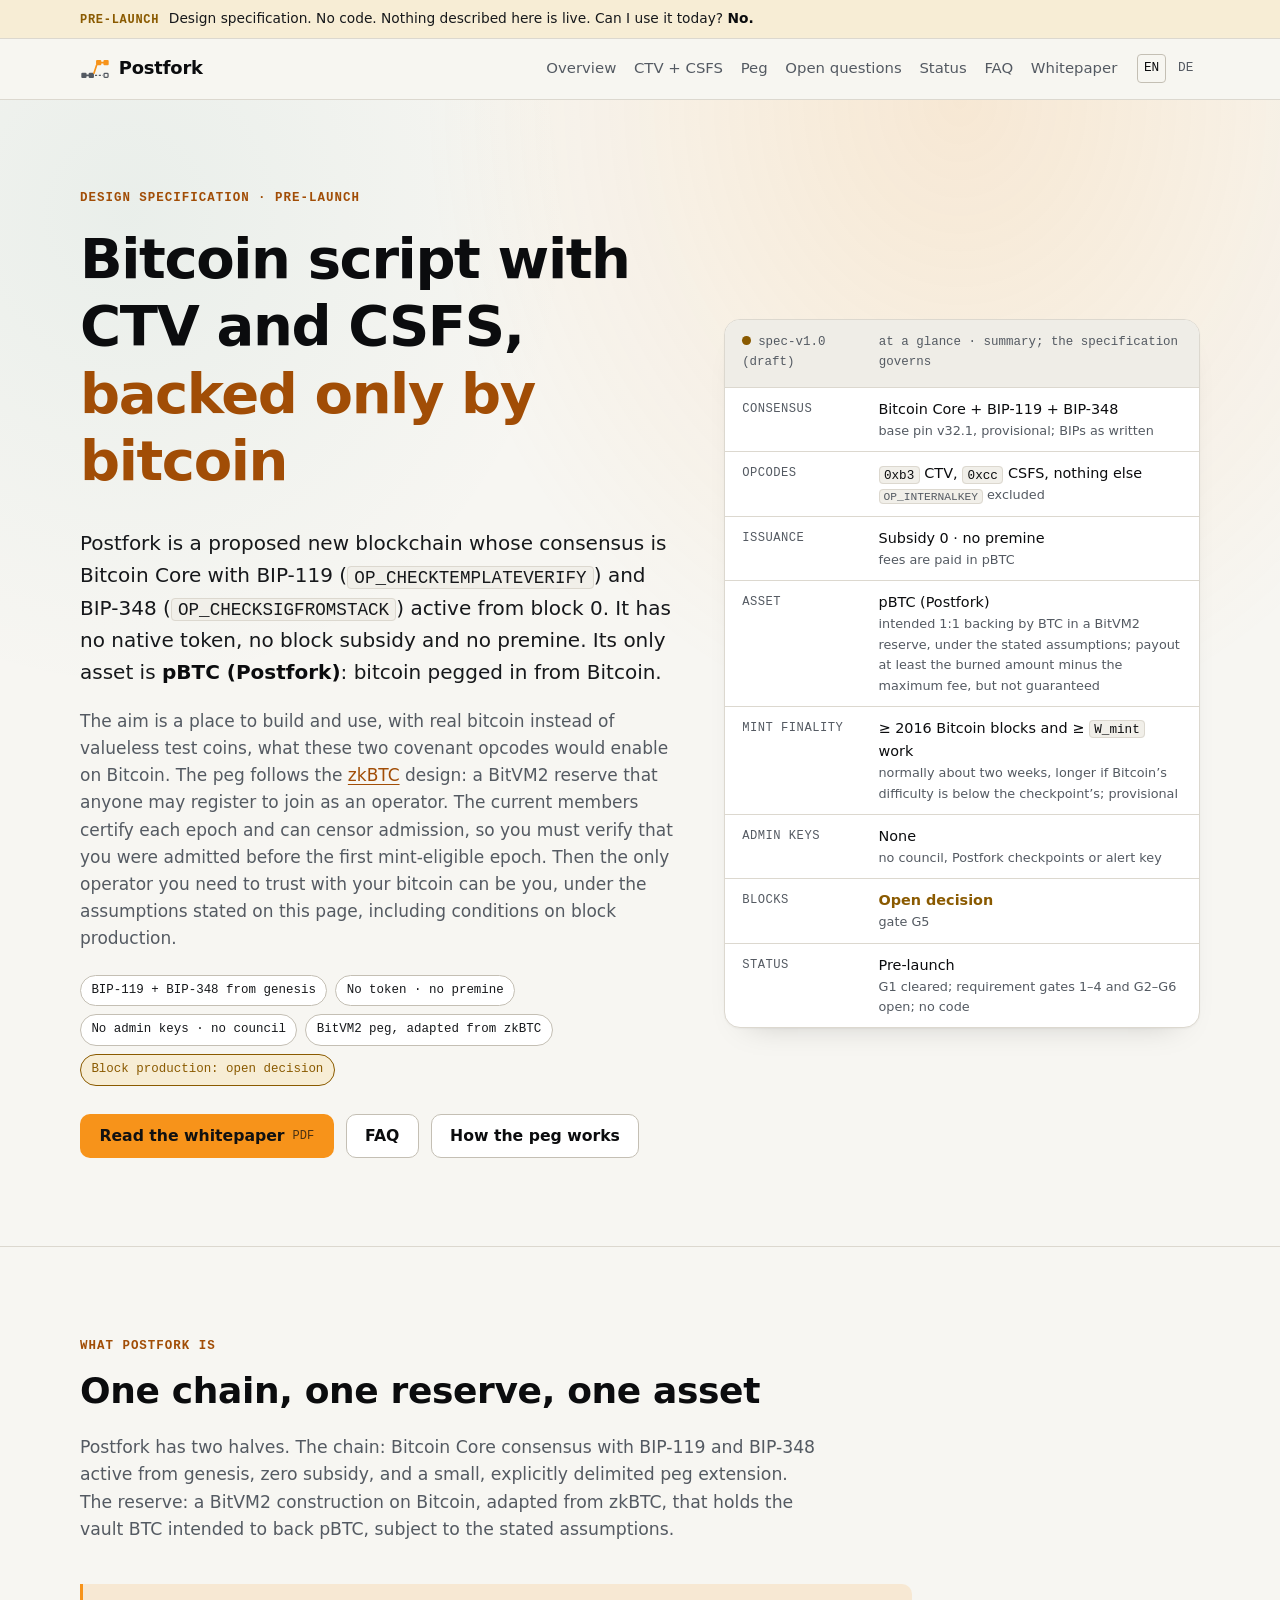
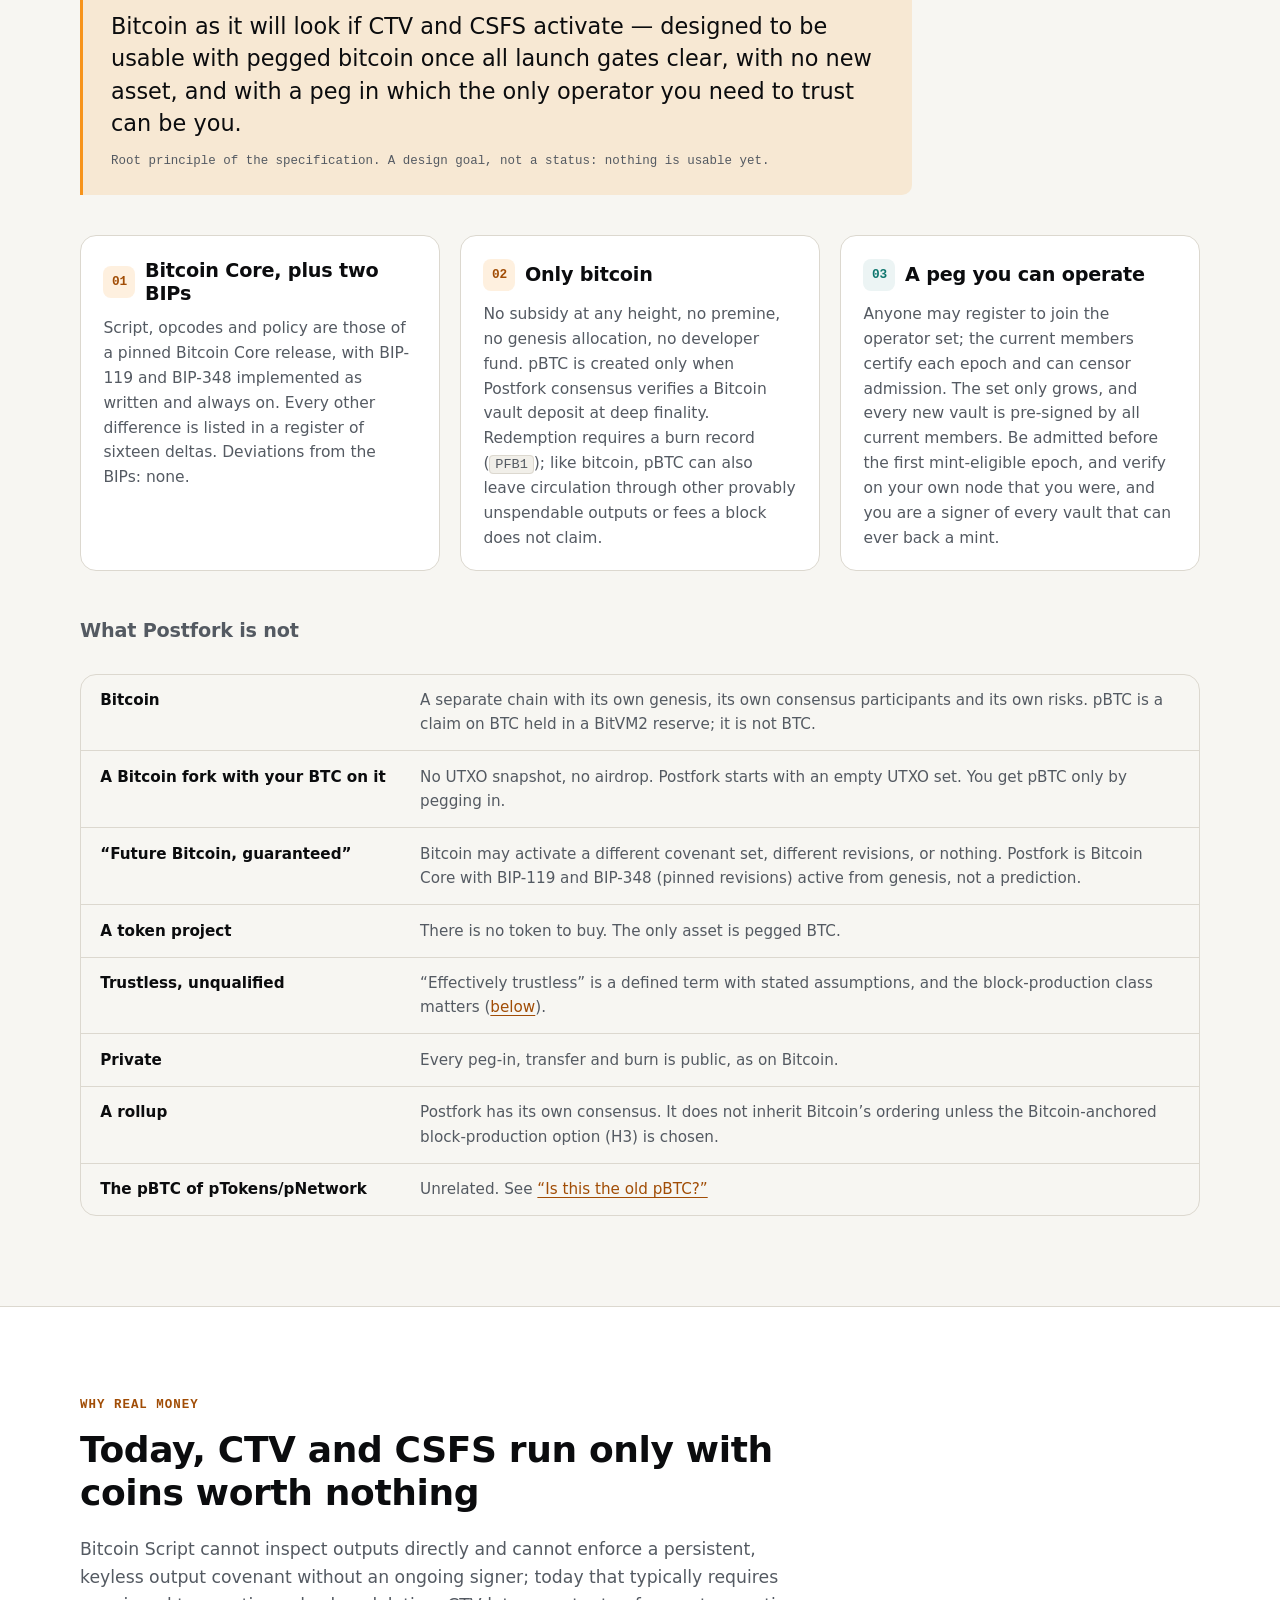
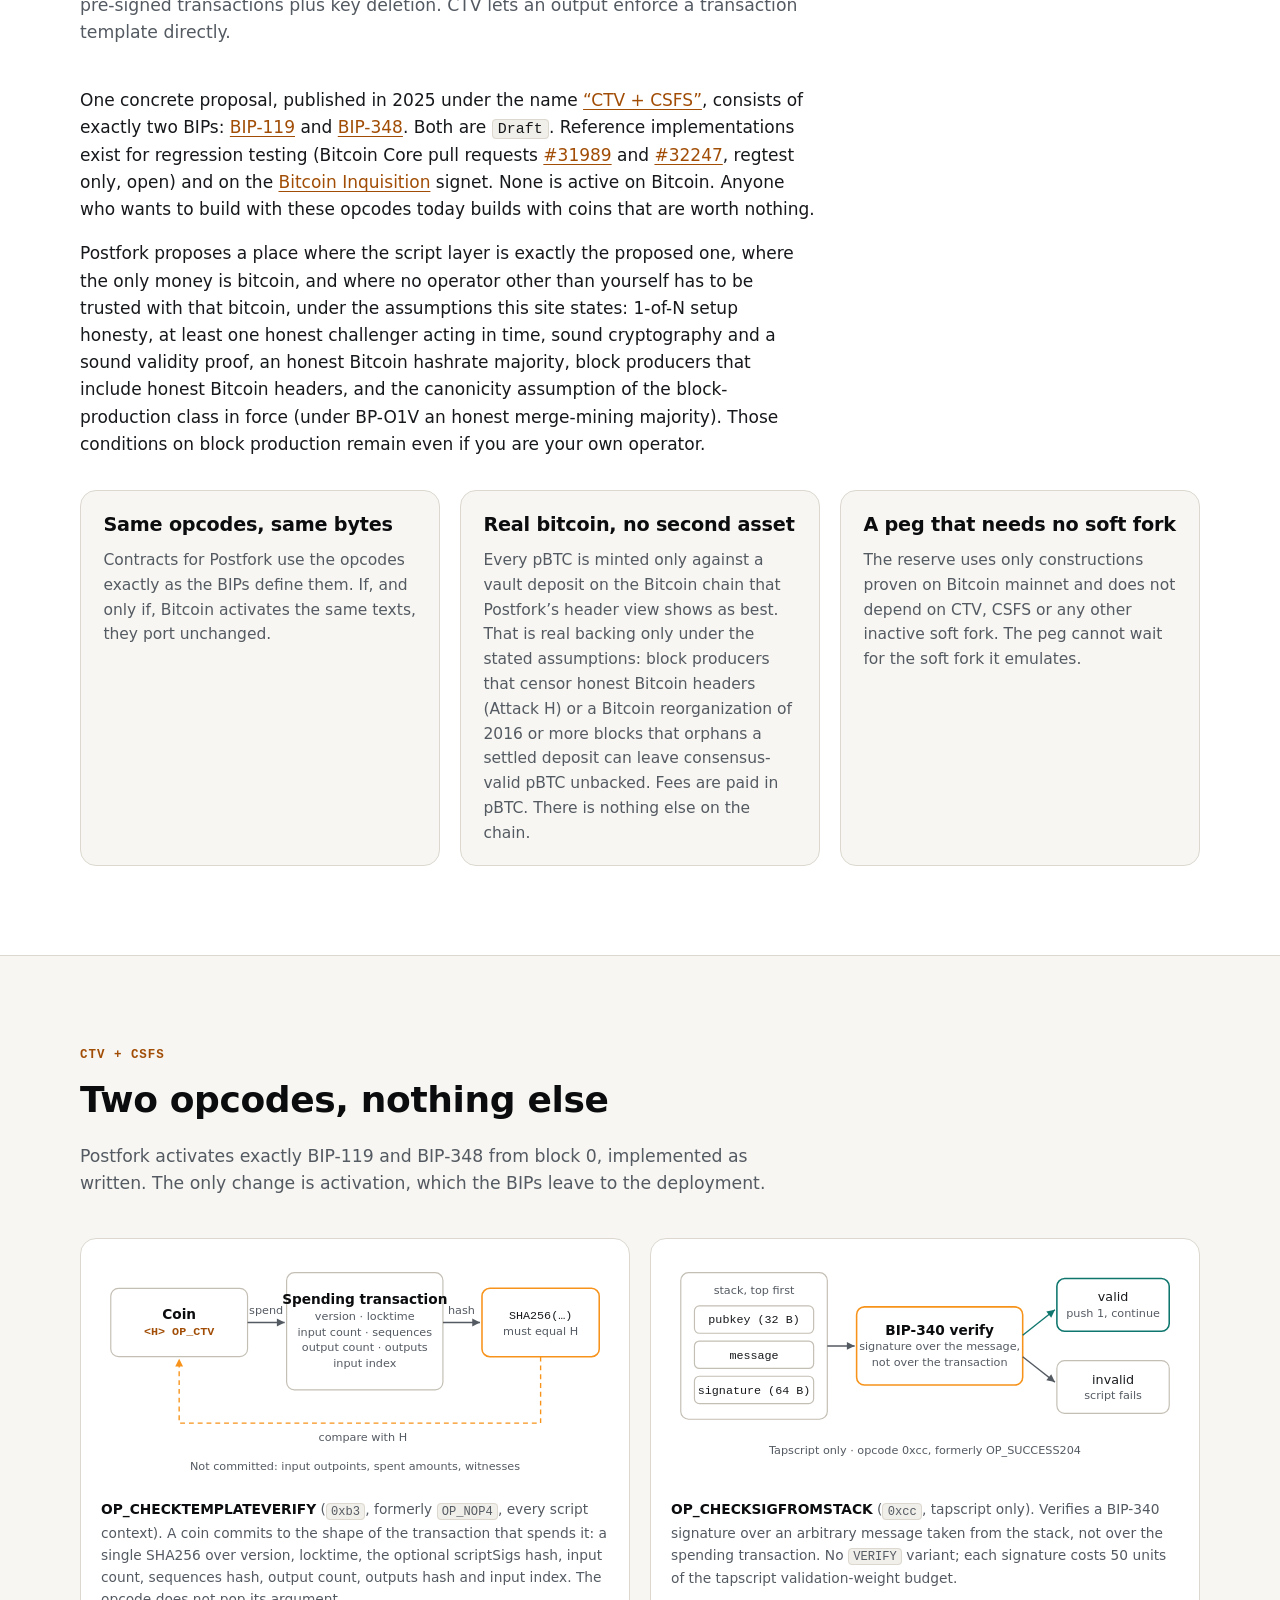
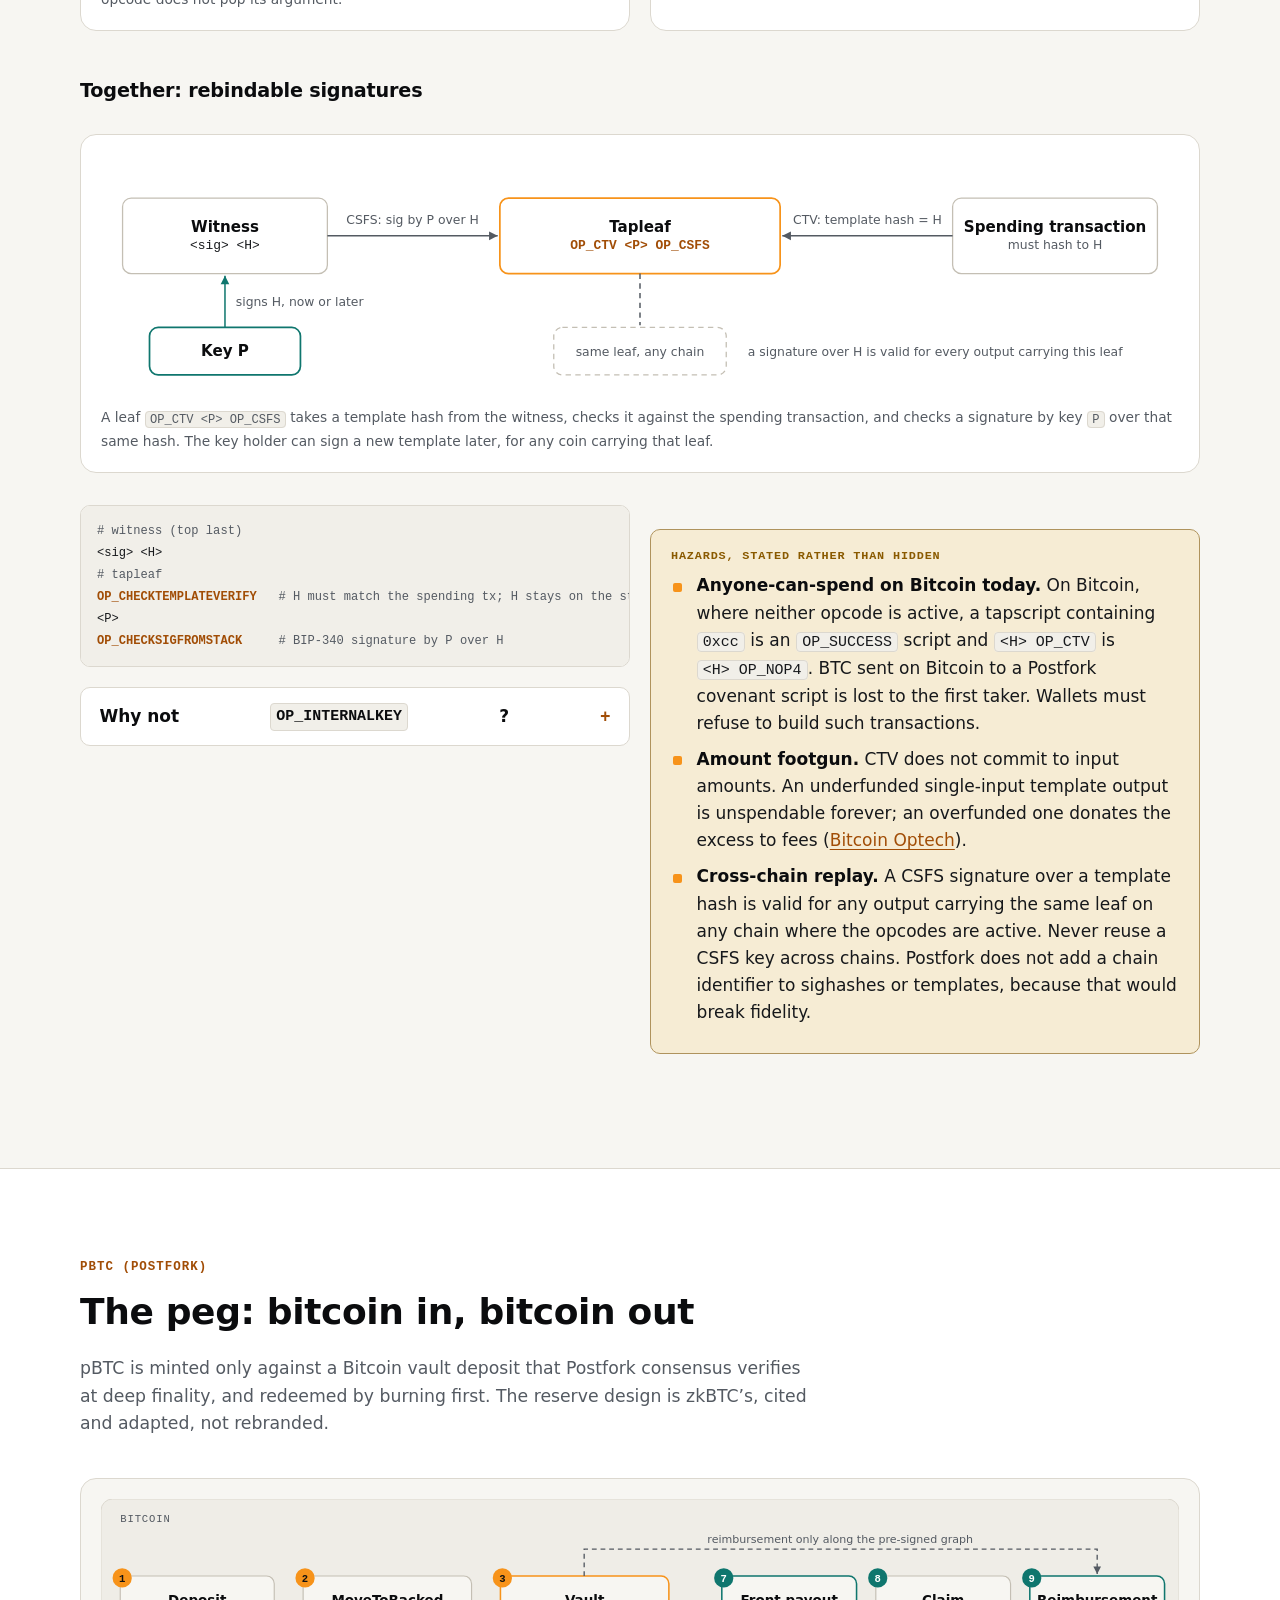
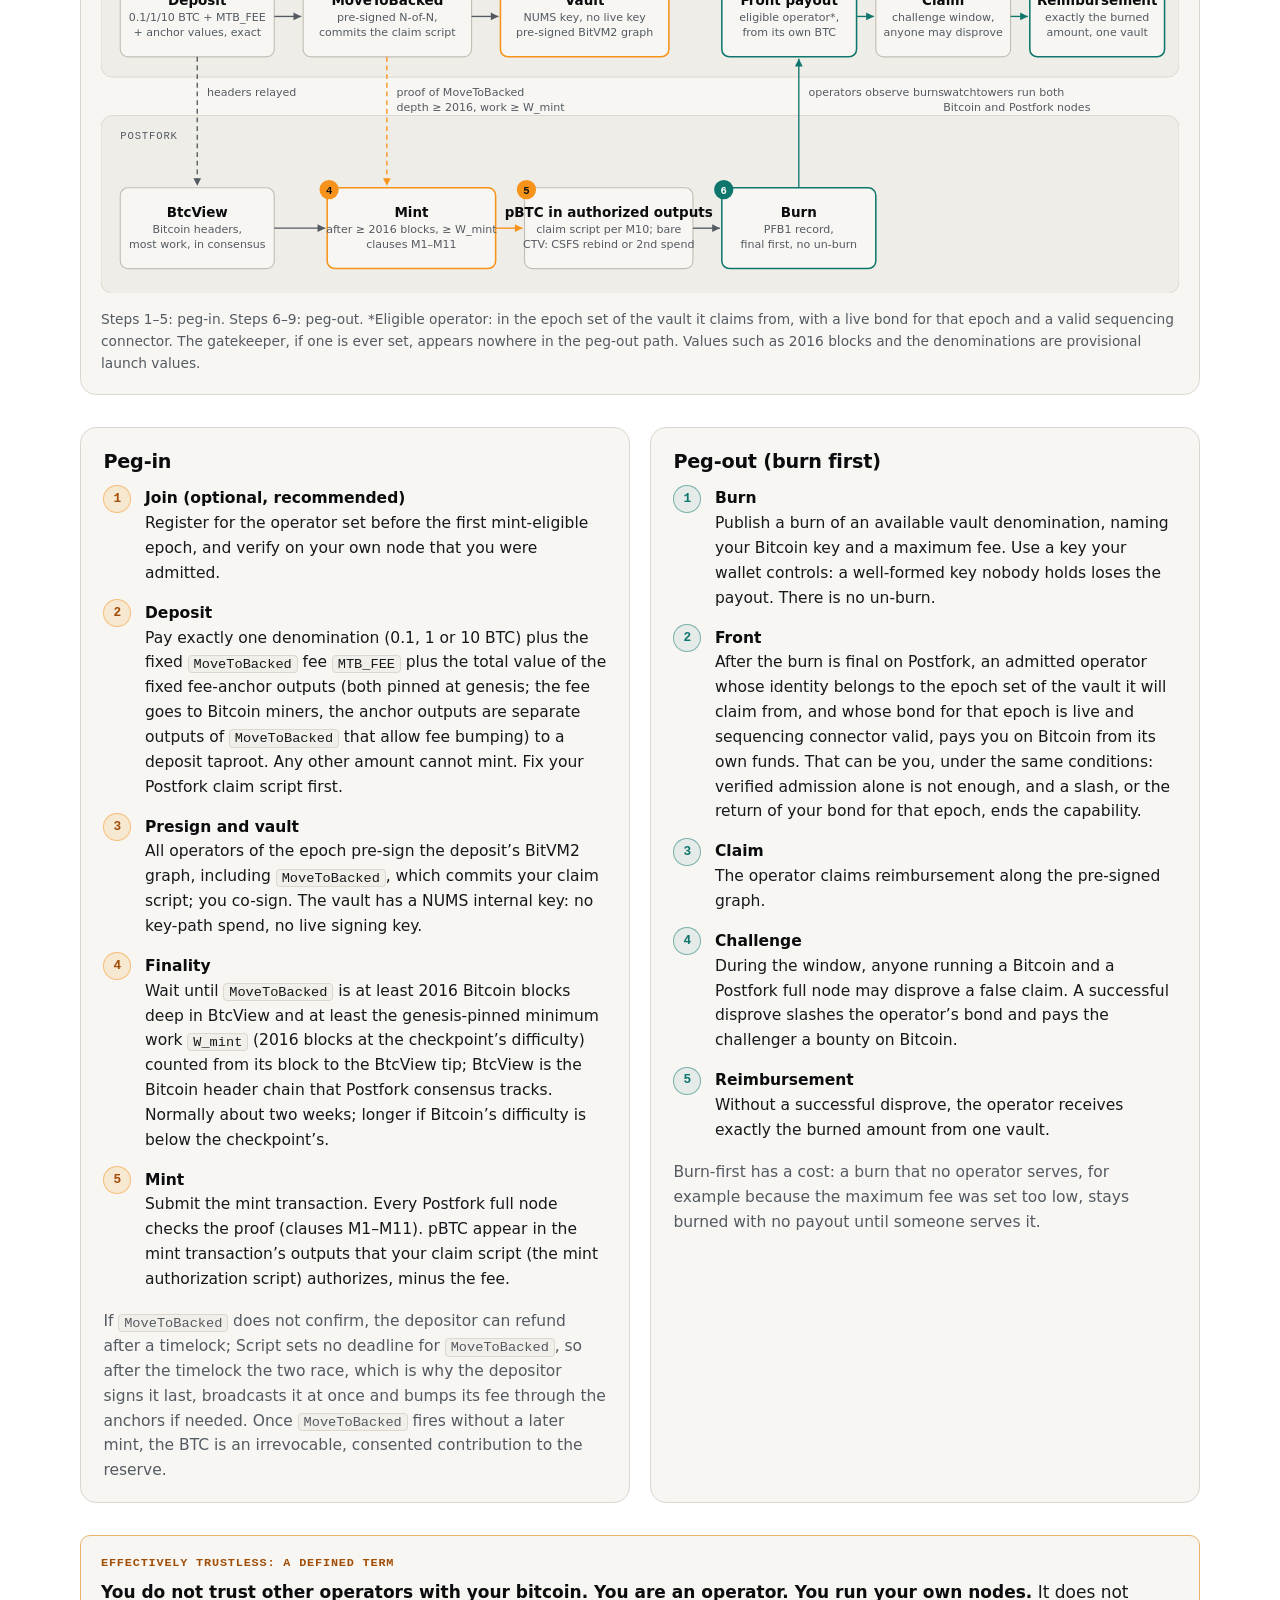
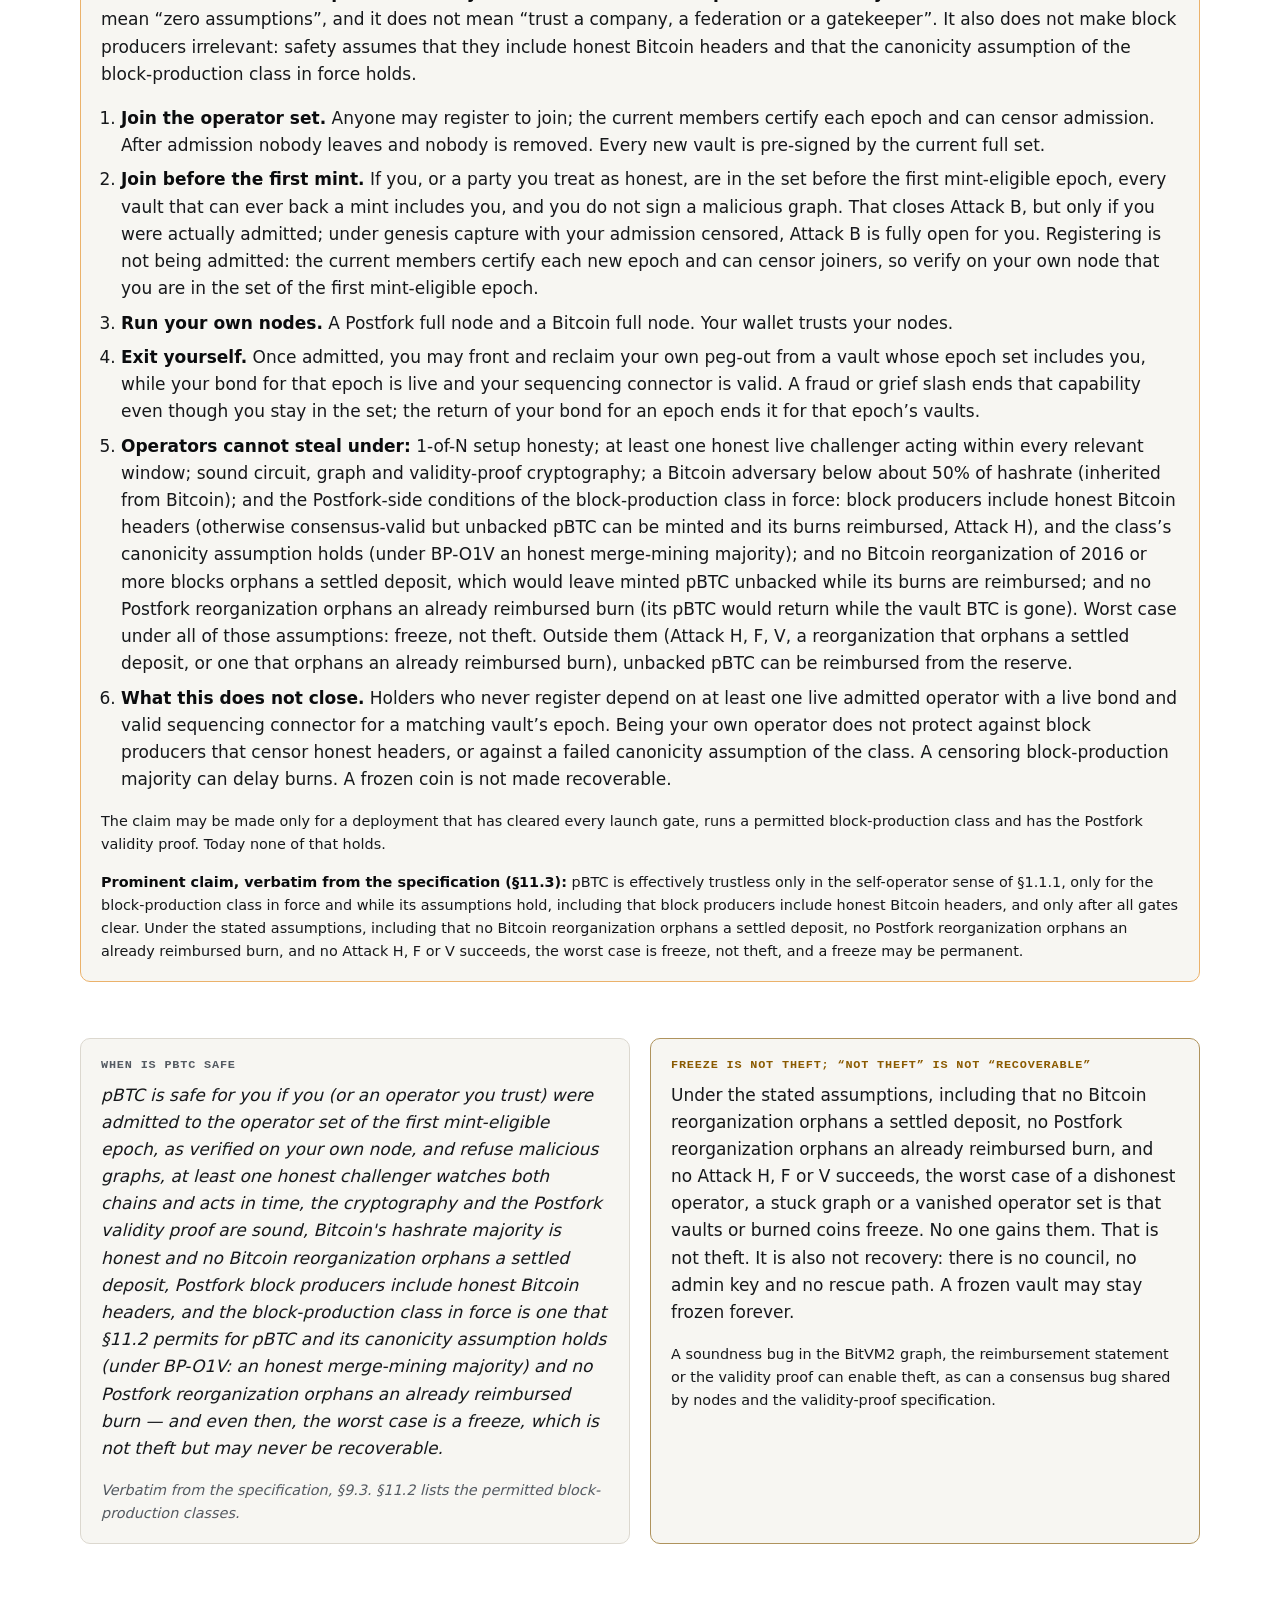
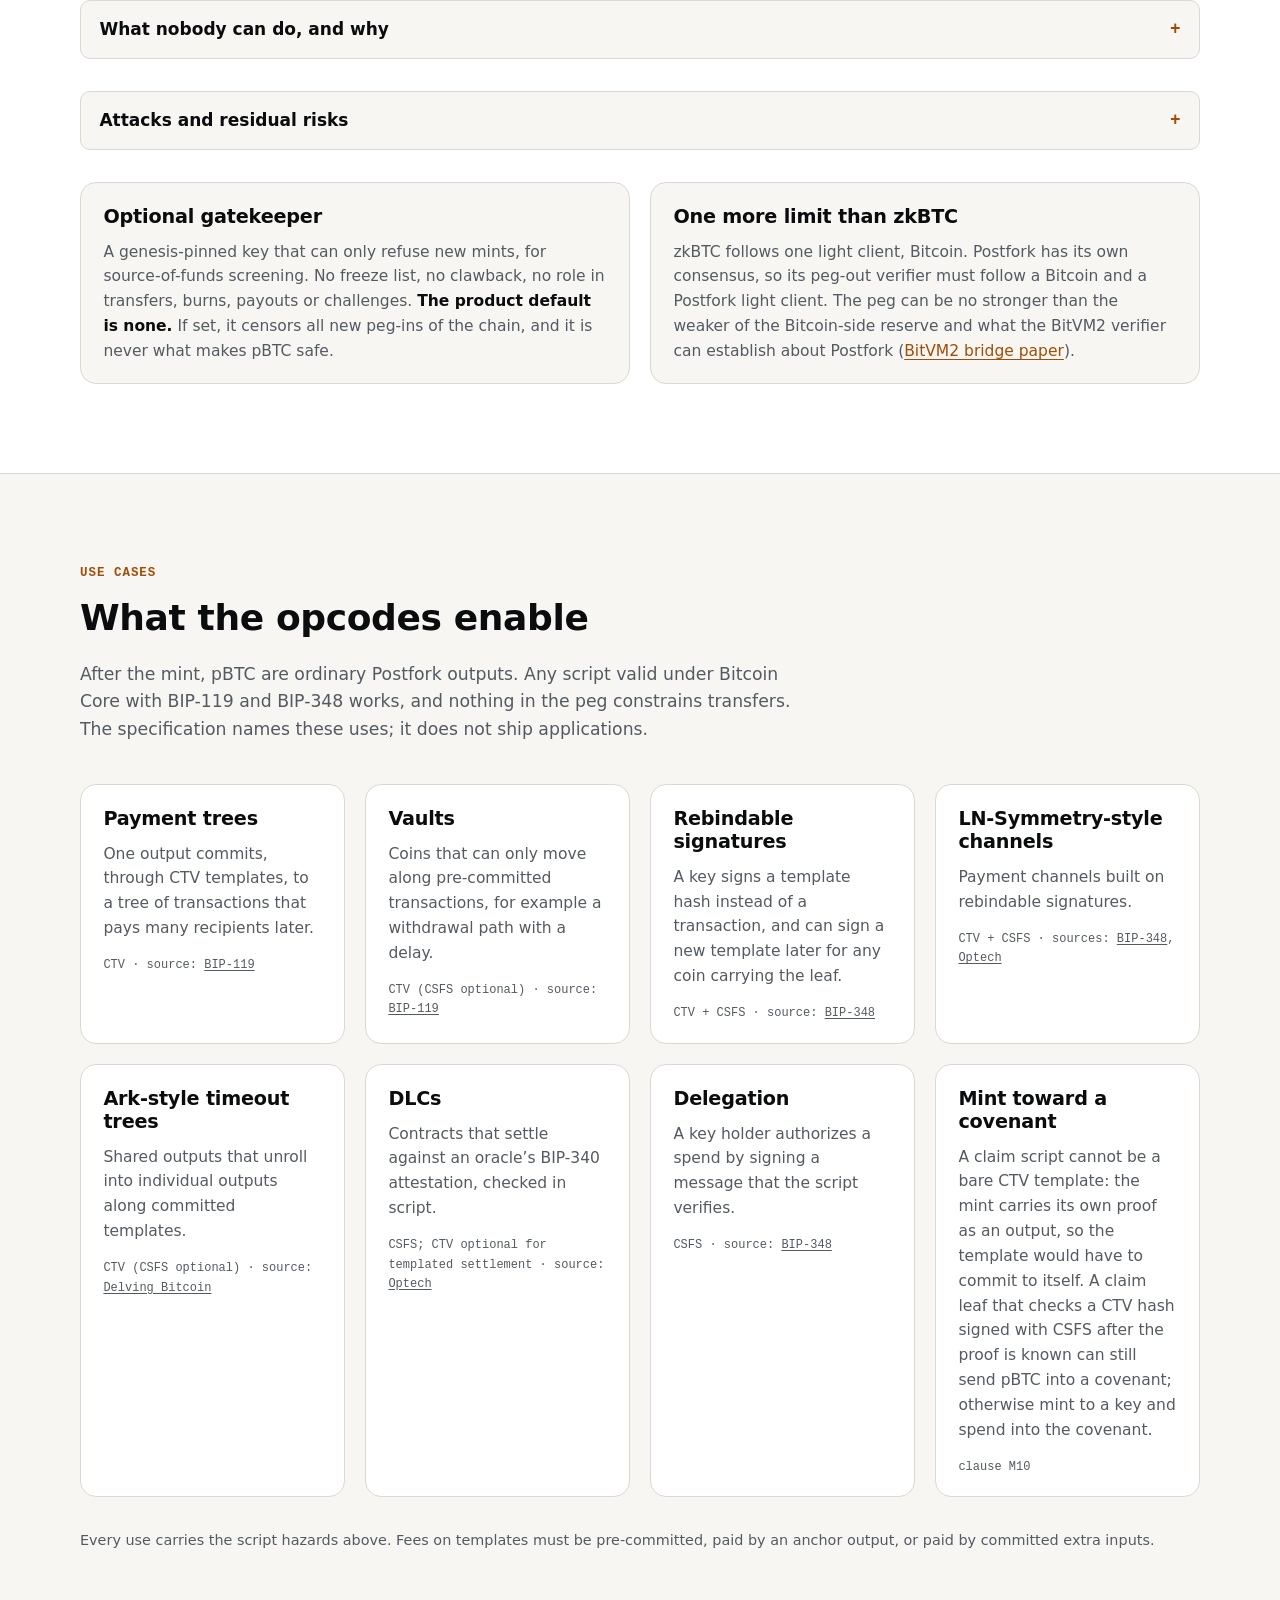
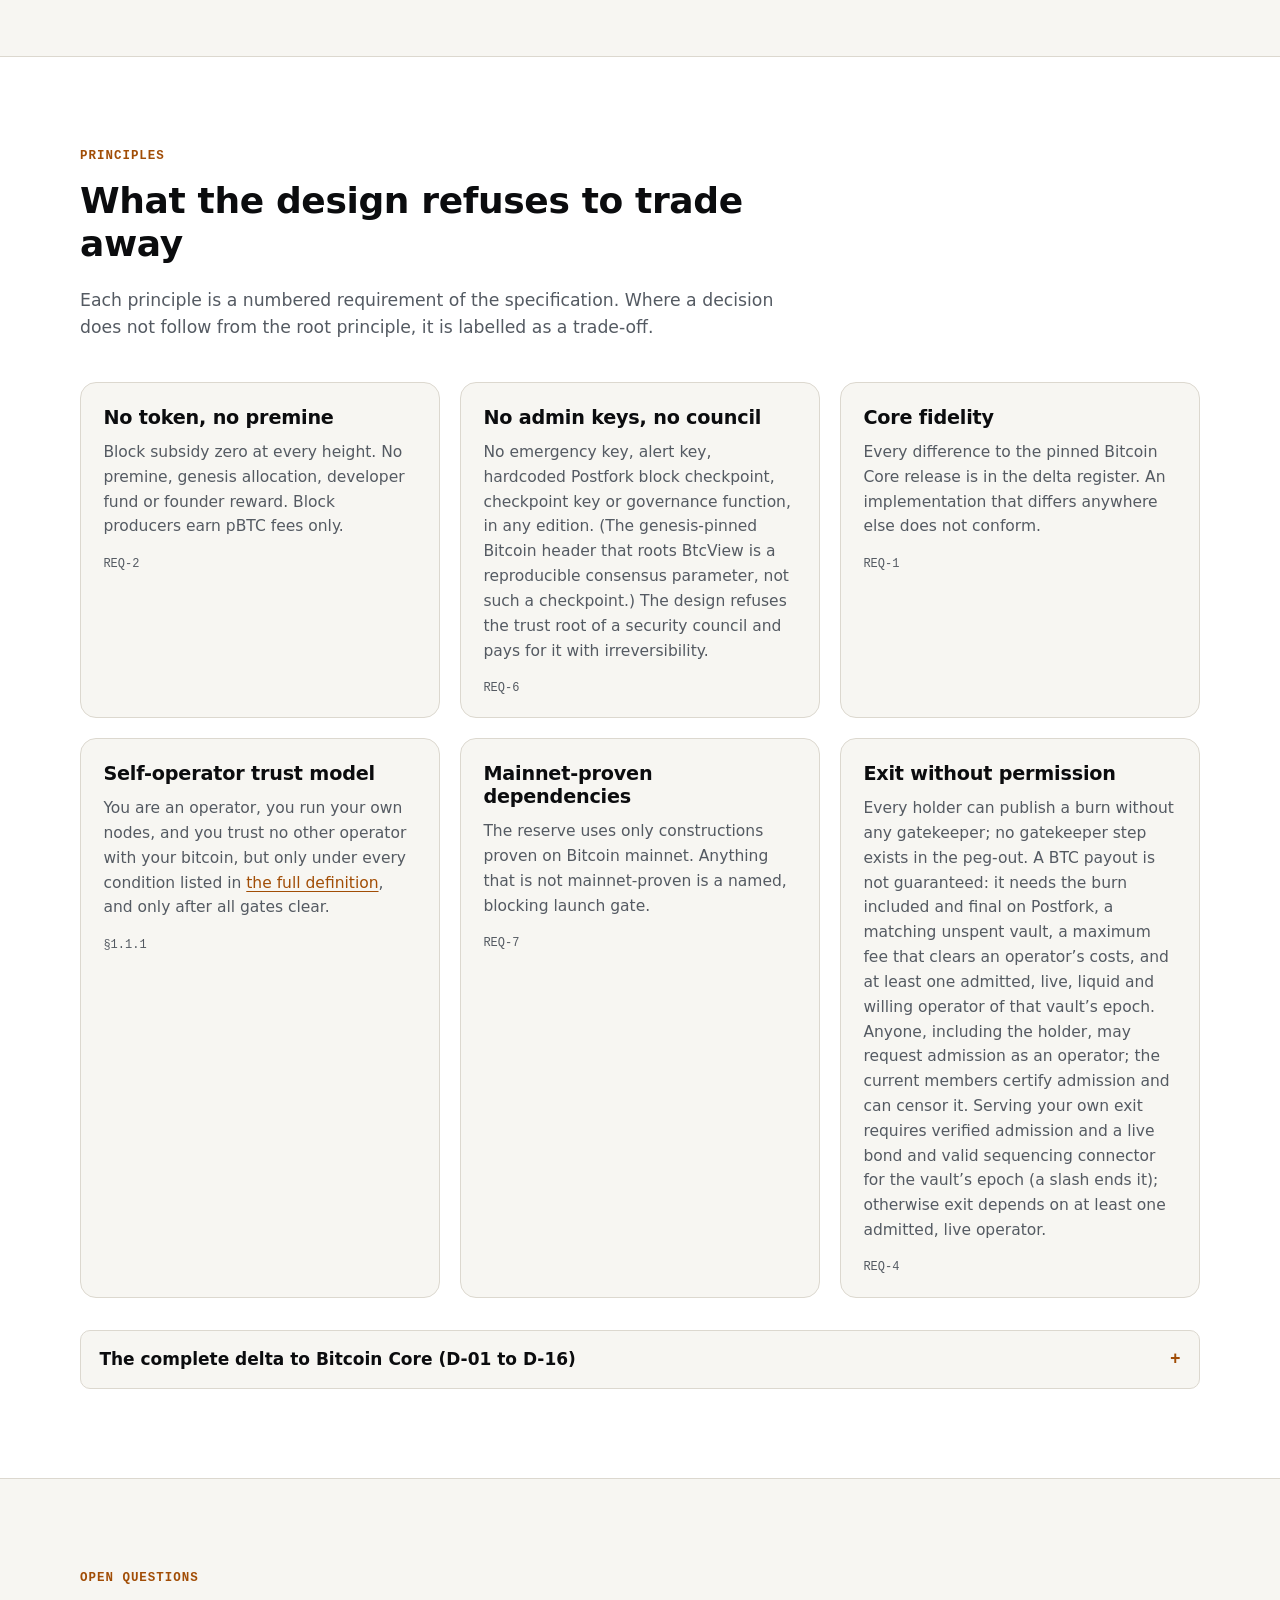
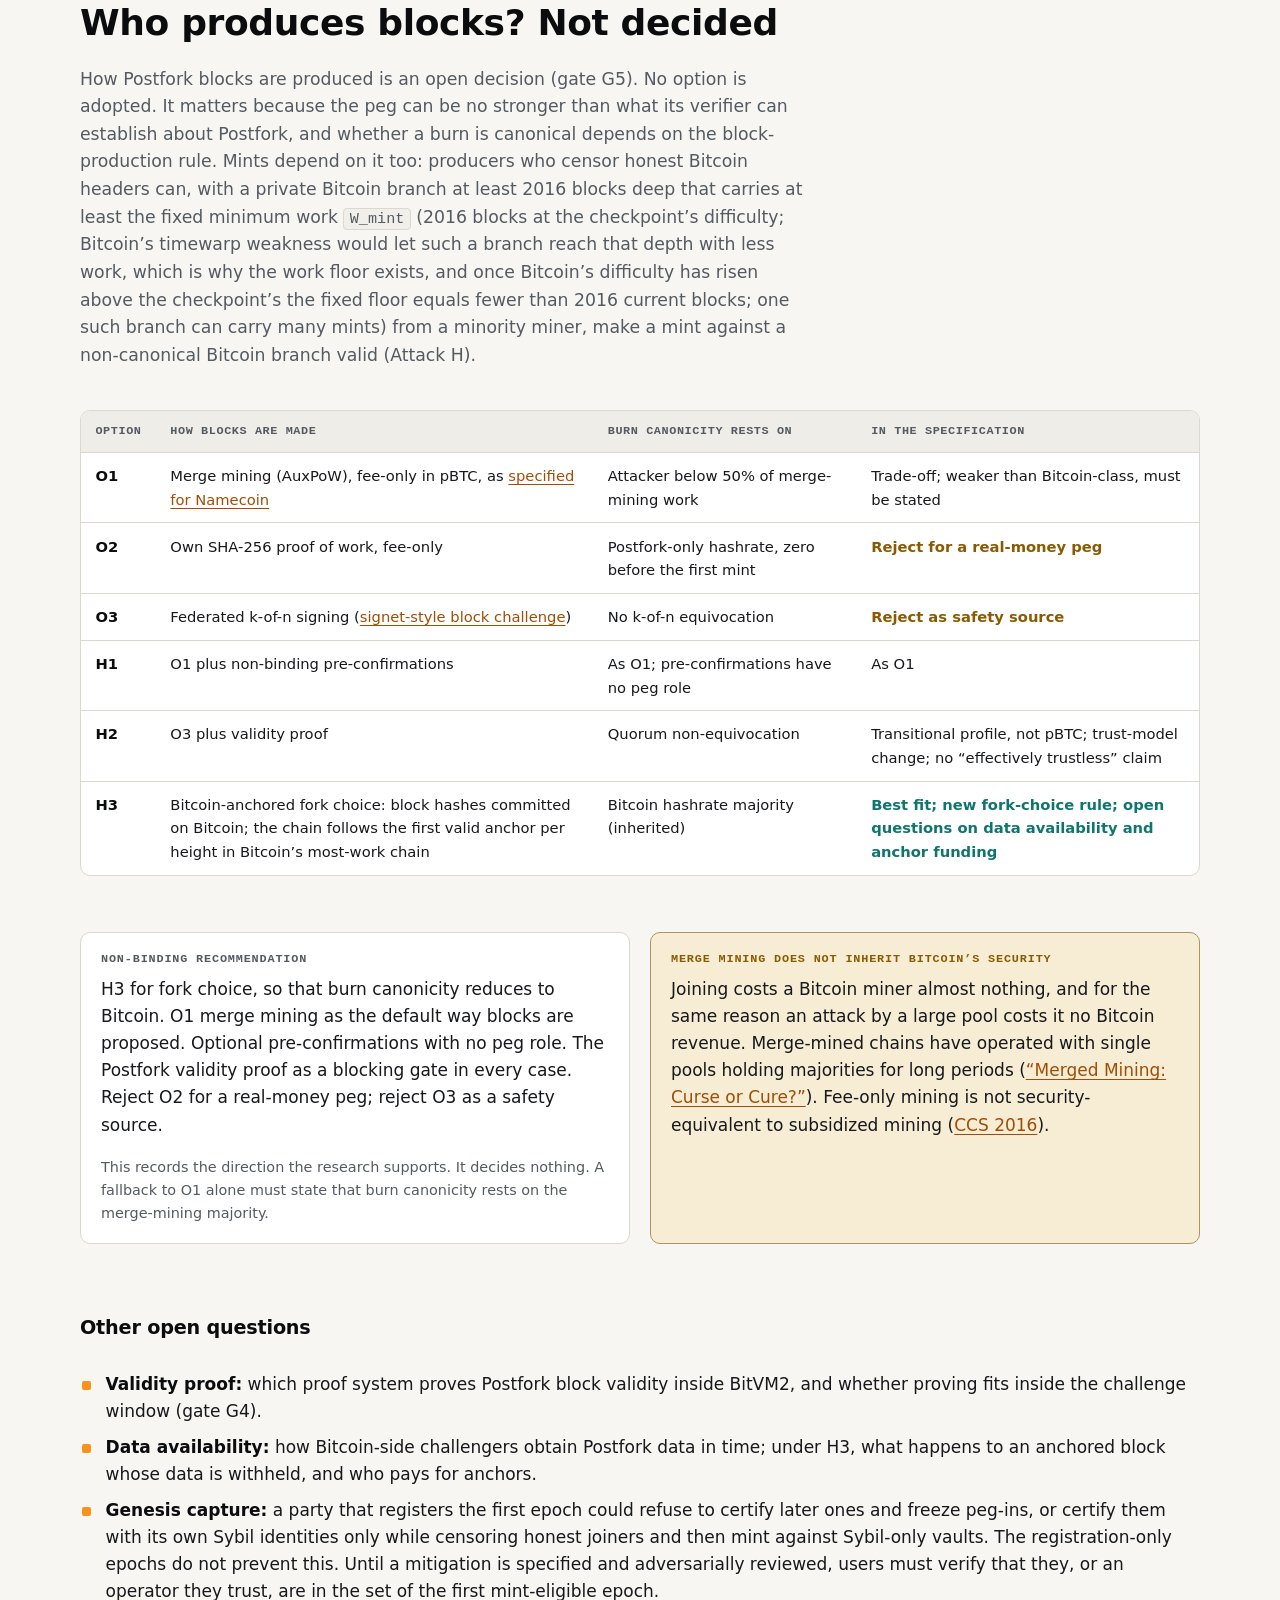
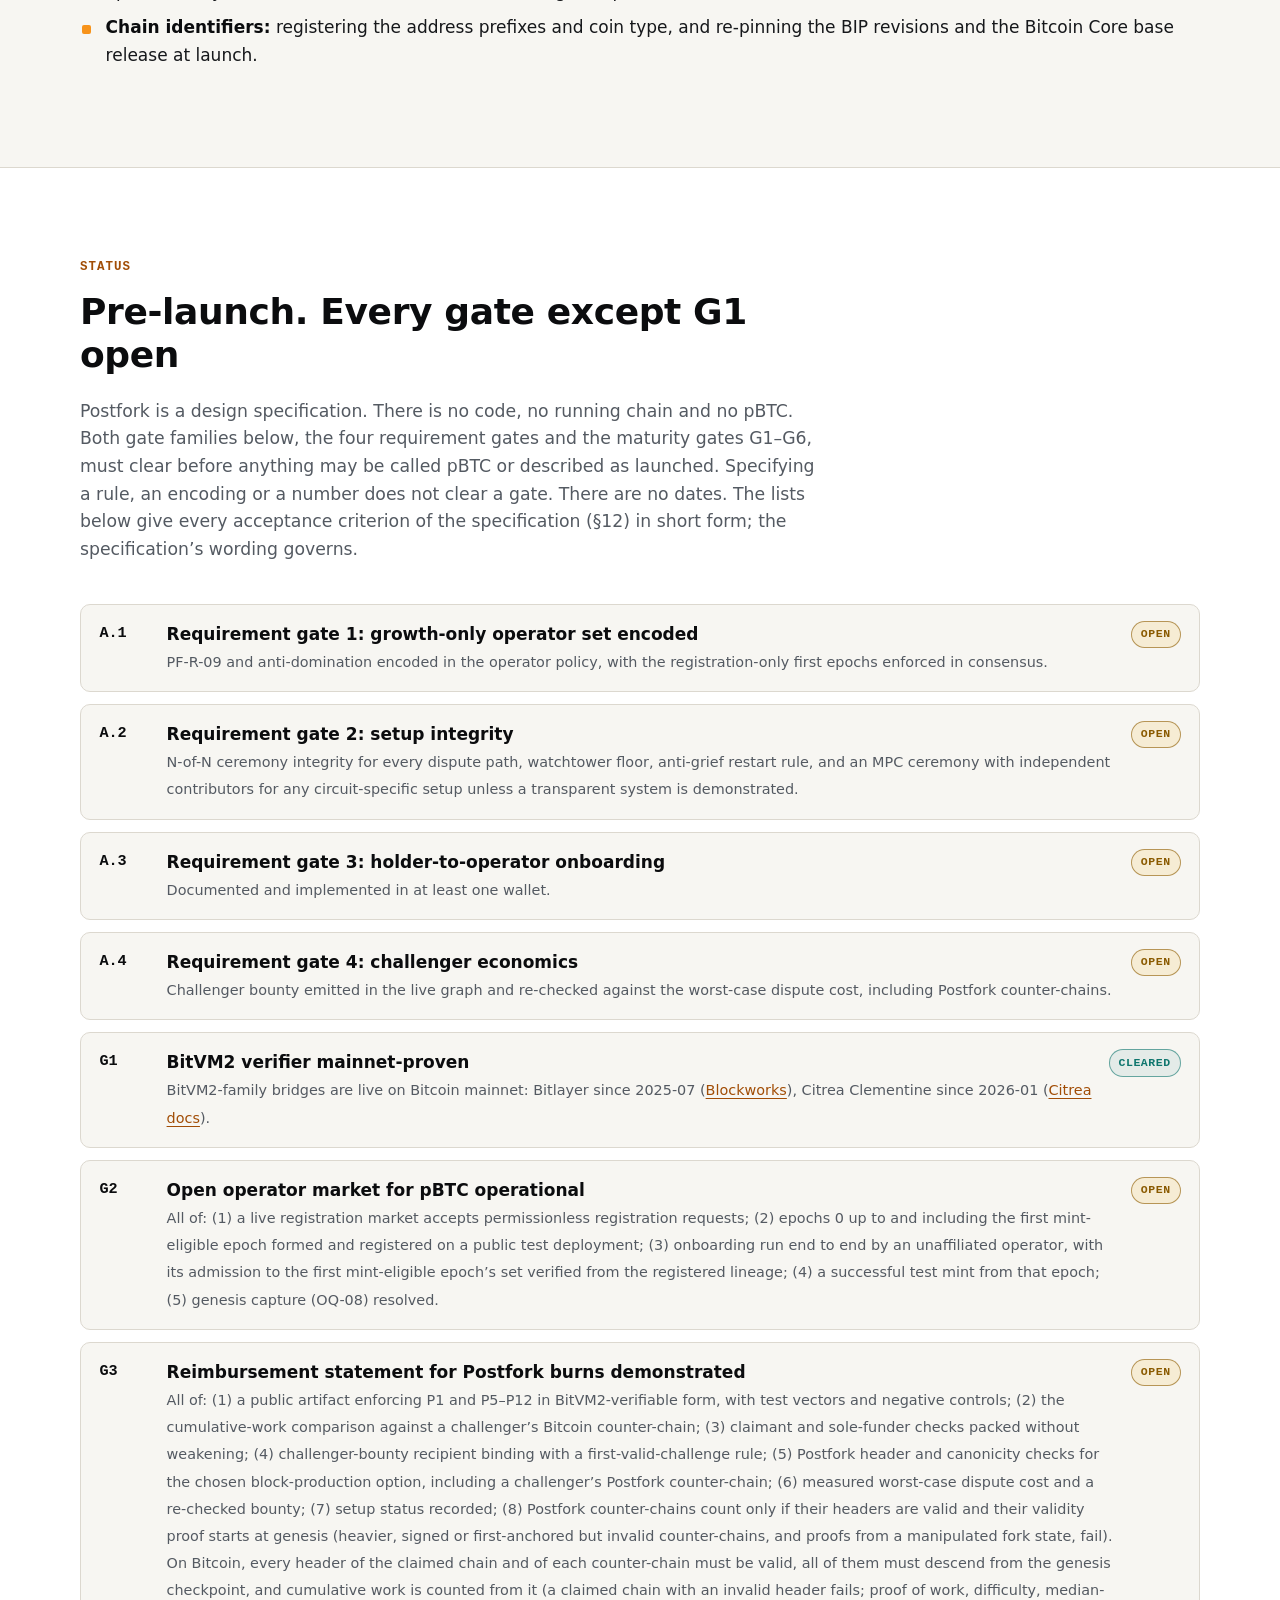
==== commit b420dda5: "Address twentieth review: contrast fixes, FAQ refund duties Raise contrast of branch step numbers an" ====
--- a/index.html
+++ b/index.html
@@ -469,7 +469,7 @@
       <li><span class="id">G1</span><span class="what"><strong>BitVM2 verifier mainnet-proven</strong><span>BitVM2-family bridges are live on Bitcoin mainnet: Bitlayer since 2025-07 (<a href="https://blockworks.com/news/bitvm-implementation-stage">Blockworks</a>), Citrea Clementine since 2026-01 (<a href="https://docs.citrea.xyz/essentials/introduction.md">Citrea docs</a>).</span></span><span class="badge cleared">Cleared</span></li>
       <li><span class="id">G2</span><span class="what"><strong>Open operator market for pBTC operational</strong><span>All of: (1) a live registration market accepts permissionless registration requests; (2) epochs 0 up to and including the first mint-eligible epoch formed and registered on a public test deployment; (3) onboarding run end to end by an unaffiliated operator, with its admission to the first mint-eligible epoch’s set verified from the registered lineage; (4) a successful test mint from that epoch; (5) genesis capture (OQ-08) resolved.</span></span><span class="badge open">Open</span></li>
       <li><span class="id">G3</span><span class="what"><strong>Reimbursement statement for Postfork burns demonstrated</strong><span>All of: (1) a public artifact enforcing P1 and P5–P12 in BitVM2-verifiable form, with test vectors and negative controls; (2) the cumulative-work comparison against a challenger’s Bitcoin counter-chain; (3) claimant and sole-funder checks packed without weakening; (4) challenger-bounty recipient binding with a first-valid-challenge rule; (5) Postfork header and canonicity checks for the chosen block-production option, including a challenger’s Postfork counter-chain; (6) measured worst-case dispute cost and a re-checked bounty; (7) setup status recorded; (8) Postfork counter-chains count only if their headers are valid and their validity proof starts at genesis (heavier, signed or first-anchored but invalid counter-chains, and proofs from a manipulated fork state, fail). On Bitcoin, every header of the claimed chain and of each counter-chain must be valid, all of them must descend from the genesis checkpoint, and cumulative work is counted from it (a claimed chain with an invalid header fails; proof of work, difficulty, median-time-past and version are checked, not local time, with median-time-past boundary vectors); (9) operator-binding negative controls: claims by unregistered keys, by identities outside the vault’s epoch set, by an identity after a fraud slash or a grief slash, against an epoch’s vaults after that epoch’s bond was returned, with payout inputs checked only from witness data, with a sibling output of the funding or vault-creating transaction, and a second claim of one identity while its previous claim is unresolved (in the same epoch and across epochs, or else the documented per-epoch residual of concurrent claims, covered by the watchtower floor, is stated) each fail or are disprovable.</span></span><span class="badge open">Open</span></li>
-      <li><span class="id">G4</span><span class="what"><strong>Postfork validity proof demonstrated inside BitVM2</strong><span>All of: (1) a public validity-proof artifact proving Postfork block validation from genesis (Bitcoin Core rules, BIP-119, BIP-348 and the peg rules); (2) the peg rules implemented in the proof specification independently of the node code, with differential tests; (3) negative controls that must fail: unbacked mint, double mint, invalid CTV spend, invalid CSFS signature, malformed burn, invalid relayed header, decoy coinbase witness commitment, a mint on a timewarped branch below <code>W_mint</code>, a deposit that is not exactly denomination plus <code>MTB_FEE</code> plus anchors (or a <code>MoveToBacked</code> with other fee outputs), a <code>MoveToBacked</code> that spends a non-Taproot output or an unknown witness-program output while carrying Taproot-shaped witness data, one that spends a Taproot output whose key does not commit to exactly the deposit and refund leaves, and a mint on a proof-of-work-valid branch with valid Merkle and witness commitments whose <code>MoveToBacked</code> spends a nonexistent prevout with an invalid N-of-N signature, or carries an invalid depositor or gatekeeper signature, or any required signature with <code>SIGHASH_NONE</code>, <code>SIGHASH_SINGLE</code> or <code>ANYONECANPAY</code>; a documentation vector for replay: an honestly signed <code>MoveToBacked</code> of a refunded deposit replayed on a header-withholding branch mints once, which the honest best chain prevents; and, separately, two fully valid <code>MoveToBacked</code> transactions for the same deposit outpoint with different vault outpoints, of which only the first mints, across blocks and within one block; (3a) time-rule vectors: a block more than two hours ahead of a verifier’s clock but valid by median-time-past is valid for the proof, one that violates median-time-past is not; (4) proving cost and latency fit inside the challenge window; (5) verification inside the BitVM2 graph demonstrated; (6) setup status recorded.</span></span><span class="badge open">Open</span></li>
+      <li><span class="id">G4</span><span class="what"><strong>Postfork validity proof demonstrated inside BitVM2</strong><span>All of: (1) a public validity-proof artifact proving Postfork block validation from genesis (Bitcoin Core rules, BIP-119, BIP-348 and the peg rules); (2) the peg rules implemented in the proof specification independently of the node code, with differential tests; (3) negative controls that must fail: unbacked mint, double mint, invalid CTV spend, invalid CSFS signature, malformed burn, invalid relayed header, decoy coinbase witness commitment, a mint on a timewarped branch below <code>W_mint</code>, a deposit that is not exactly denomination plus <code>MTB_FEE</code> plus anchors (or a <code>MoveToBacked</code> with other fee outputs), a <code>MoveToBacked</code> that spends a non-Taproot output or an unknown witness-program output while carrying Taproot-shaped witness data, one that spends a Taproot output whose key does not commit to exactly the deposit and refund leaves, and a mint on a proof-of-work-valid branch with valid Merkle and witness commitments whose <code>MoveToBacked</code> spends a nonexistent prevout with an invalid N-of-N signature, or carries an invalid depositor or gatekeeper signature, or any required signature with <code>SIGHASH_NONE</code>, <code>SIGHASH_SINGLE</code> or <code>ANYONECANPAY</code>; documentation vectors for replay: an honestly signed <code>MoveToBacked</code> of a deposit refunded after signing, replayed on an out-working private branch (Attack A) or a header-withholding branch (Attack H), mints once, which the honest best chain prevents; and, separately, two fully valid <code>MoveToBacked</code> transactions for the same deposit outpoint with different vault outpoints, of which only the first mints, across blocks and within one block; (3a) time-rule vectors: a block more than two hours ahead of a verifier’s clock but valid by median-time-past is valid for the proof, one that violates median-time-past is not; (4) proving cost and latency fit inside the challenge window; (5) verification inside the BitVM2 graph demonstrated; (6) setup status recorded.</span></span><span class="badge open">Open</span></li>
       <li><span class="id">G5</span><span class="what"><strong>Block-production decision closed</strong><span>All of: (1) the option fully specified, with header and canonicity checks that use chain data only (header format, fork choice, difficulty or challenge, interval, burn depth, exact header and canonicity statements); (2) adversarial review completed; (3) burn depth pinned; (4) bootstrap plan stated; (5) block-production residuals updated, with a late-orphaning boundary vector (a burn accepted at exactly the burn depth, reimbursed, then orphaned by a Postfork reorganization) and its backing deficit documented; (6) for H3: data-availability rule and anchor funding specified; (7) the concrete block and header serialization of the chosen option, including its effect on P2P messages and compact blocks, fixed in the specification.</span></span><span class="badge open">Open decision</span></li>
       <li><span class="id">G6</span><span class="what"><strong>Consensus conformance and launch pins frozen</strong><span>All of: (1) consensus conformance passed (BIP-119 and BIP-348 test vectors, Bitcoin Core test suite, differential tests); (2) every provisional value frozen; (3) NUMS key, vault template, deposit-leaf template and genesis bytes pinned; (4) chain identity values registered or checked; (5) checkpoint values and <code>W_mint</code>, including the recency rule, reproduced from at least two independent mainnet nodes, with negative vectors (failing proof of work, target too high, wrong chainwork, non-boundary height, stale lighter checkpoint); (6) epoch-parameter encoding vectors, including too many denominations against the committed maximum, plus mint vectors for the denomination and refund-leaf checks; (7) epoch-lineage vectors: stale schedule, bundled epoch anchors, a second self-signed first epoch that must not freeze minting, and a conflicting later certificate that does; (8) peg-constants vectors (a different fee, anchor set or bound changes the genesis); (9) delayed launch: Bitcoin reaching the schedule start before the first Postfork block forces a re-pin; (10) reorganization boundary: a deposit accepted at exactly 2016 blocks and then orphaned by a 2016-block reorganization leaves the mint settled, and node safety mode reports it; (11) checkpoint loss: a simulated Bitcoin reorganization that discards the genesis checkpoint makes node safety mode stop treating mints as final and report the required restart; (12) peg-record serialization vectors: every record type parses one canonical way, and non-minimal lengths, oversized Merkle branches, wrong indices, trailing or missing bytes make the transaction invalid.</span></span><span class="badge open">Open</span></li>
     </ol>
--- a/styles.css
+++ b/styles.css
@@ -909,6 +909,13 @@
   fill: var(--branch);
 }
 
+/* Light theme: the dark-teal branch circle needs light digits (#fff on #0f766e 5.5:1). */
+@media (prefers-color-scheme: light) {
+  .dg-step-bg.branch + .dg-step {
+    fill: #ffffff;
+  }
+}
+
 .dg-lane {
   fill: var(--surface-2);
   stroke: var(--line);
@@ -1411,7 +1418,6 @@
   font-family: var(--mono);
   font-size: 0.9rem;
   font-weight: 400;
-  opacity: 0.6;
 }
 
 .copy-link::before {
@@ -1420,7 +1426,6 @@
 
 .copy-link:hover,
 .copy-link:focus-visible {
-  opacity: 1;
   color: var(--accent);
 }
 
